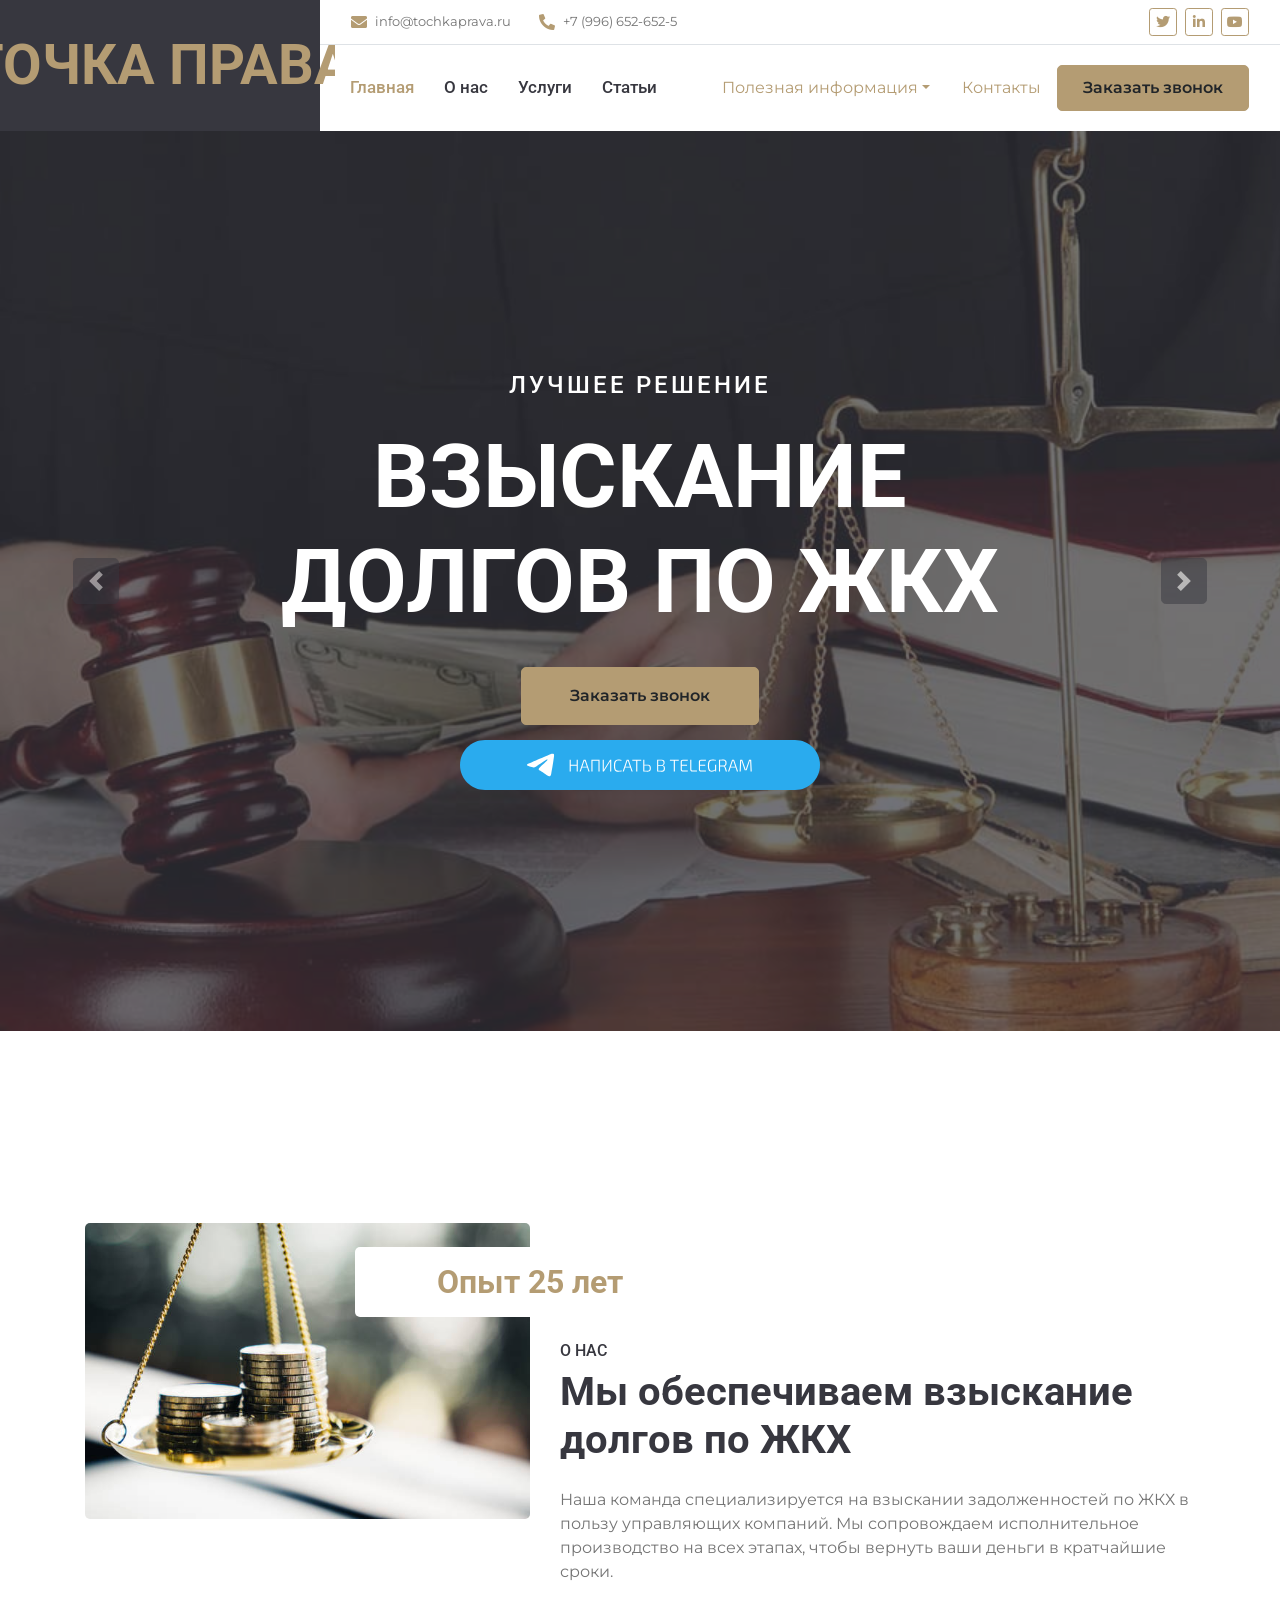
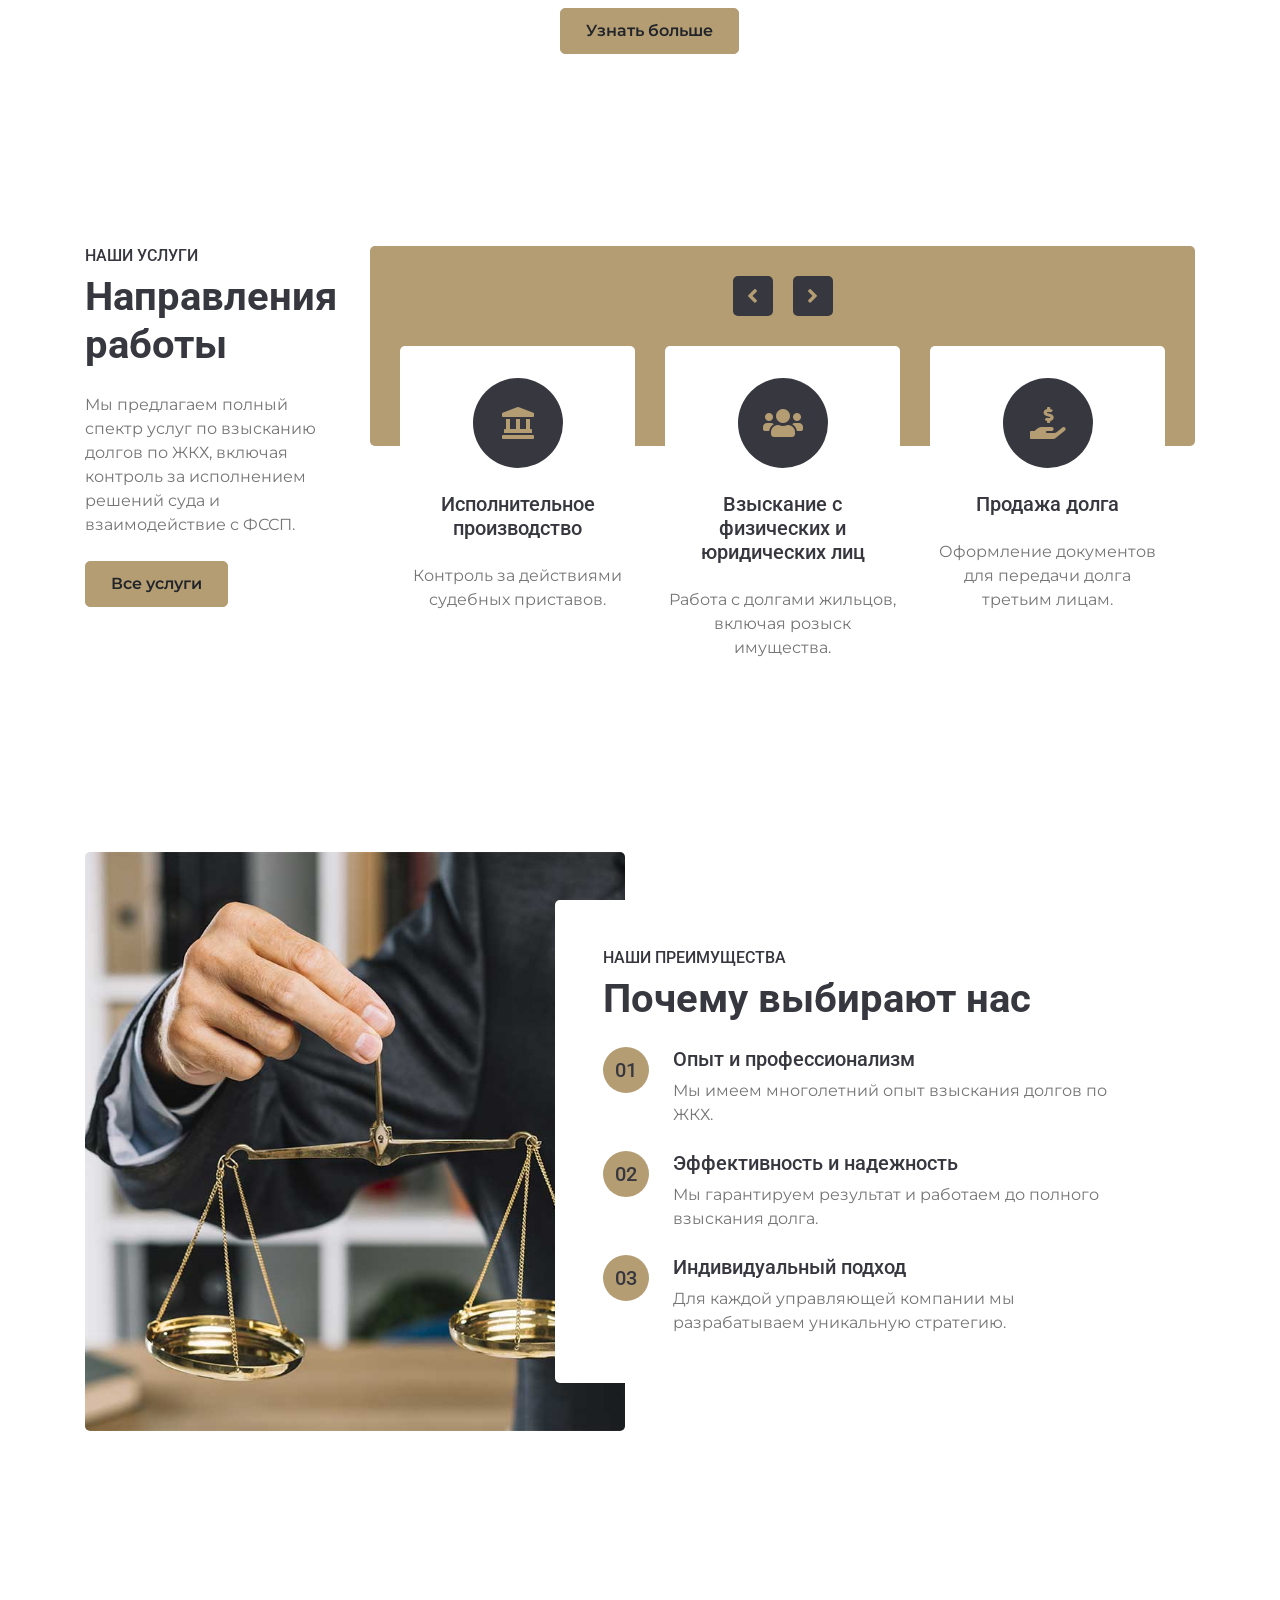
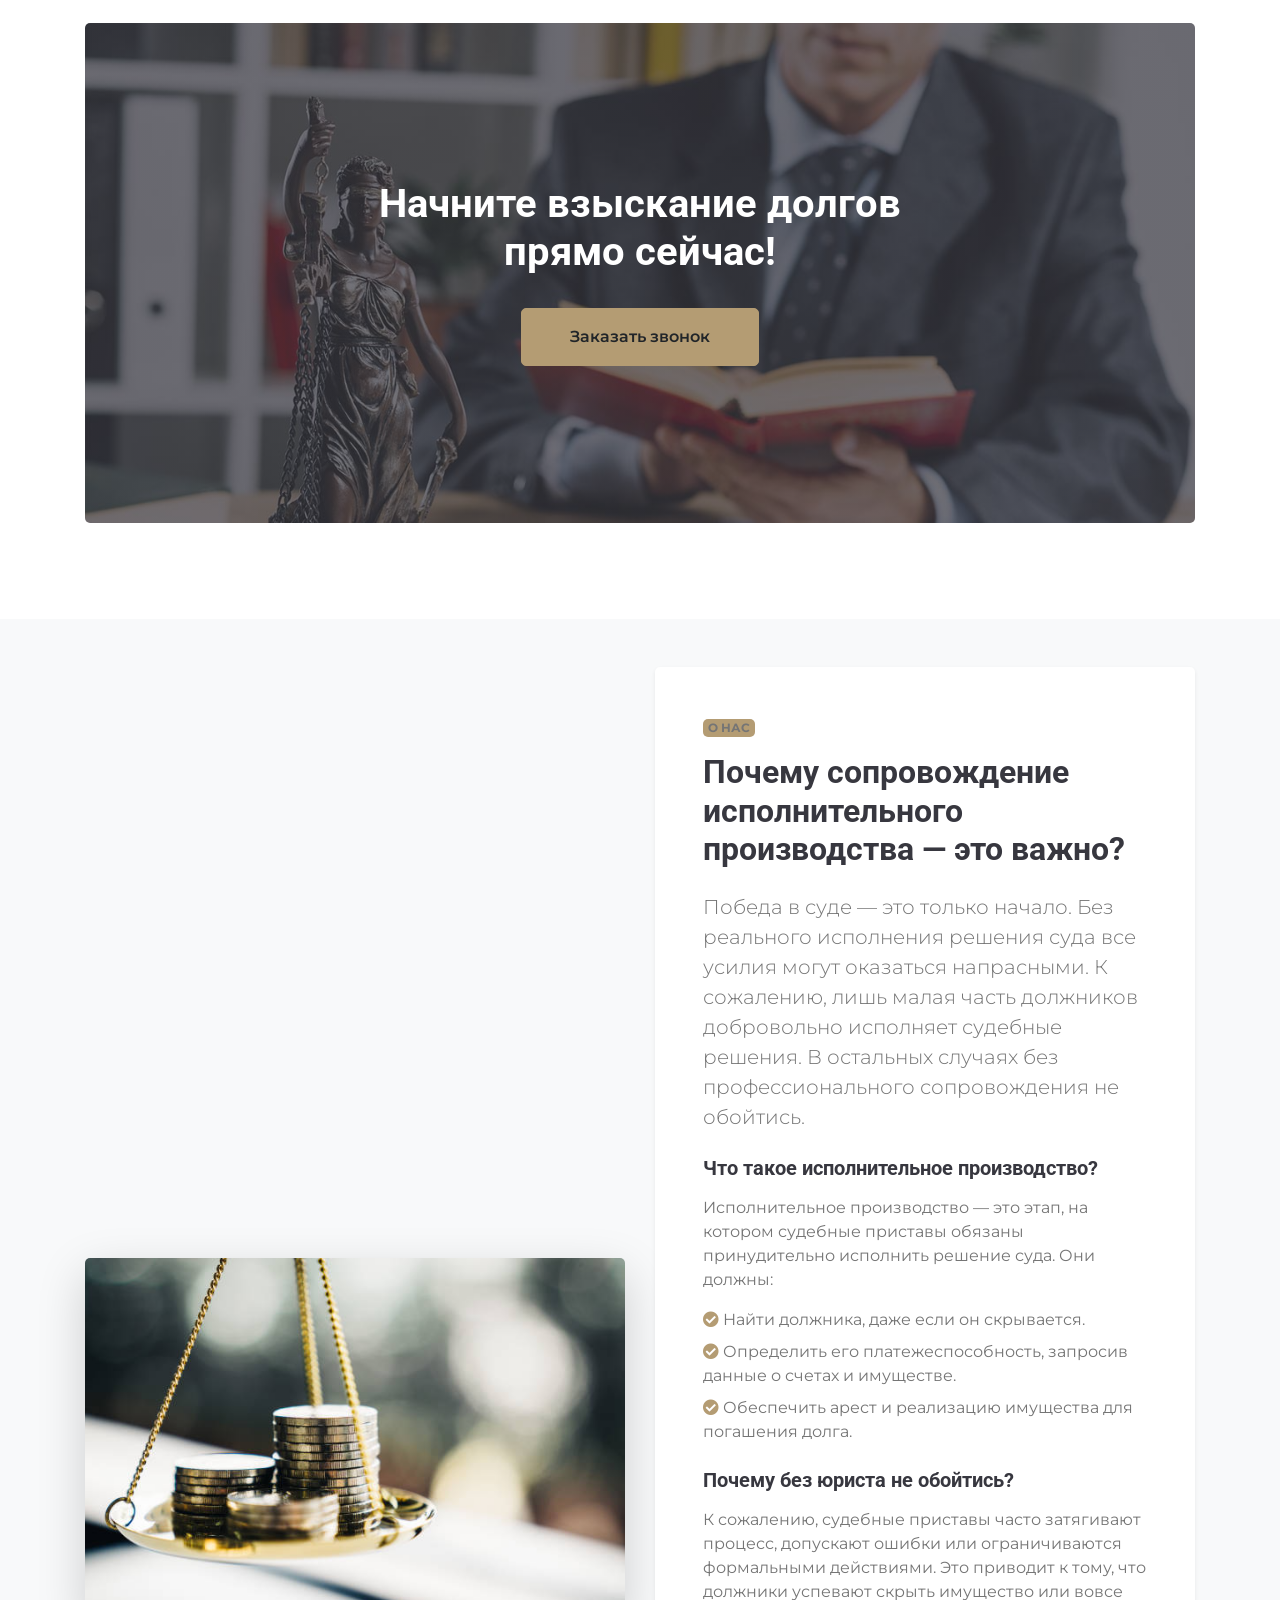
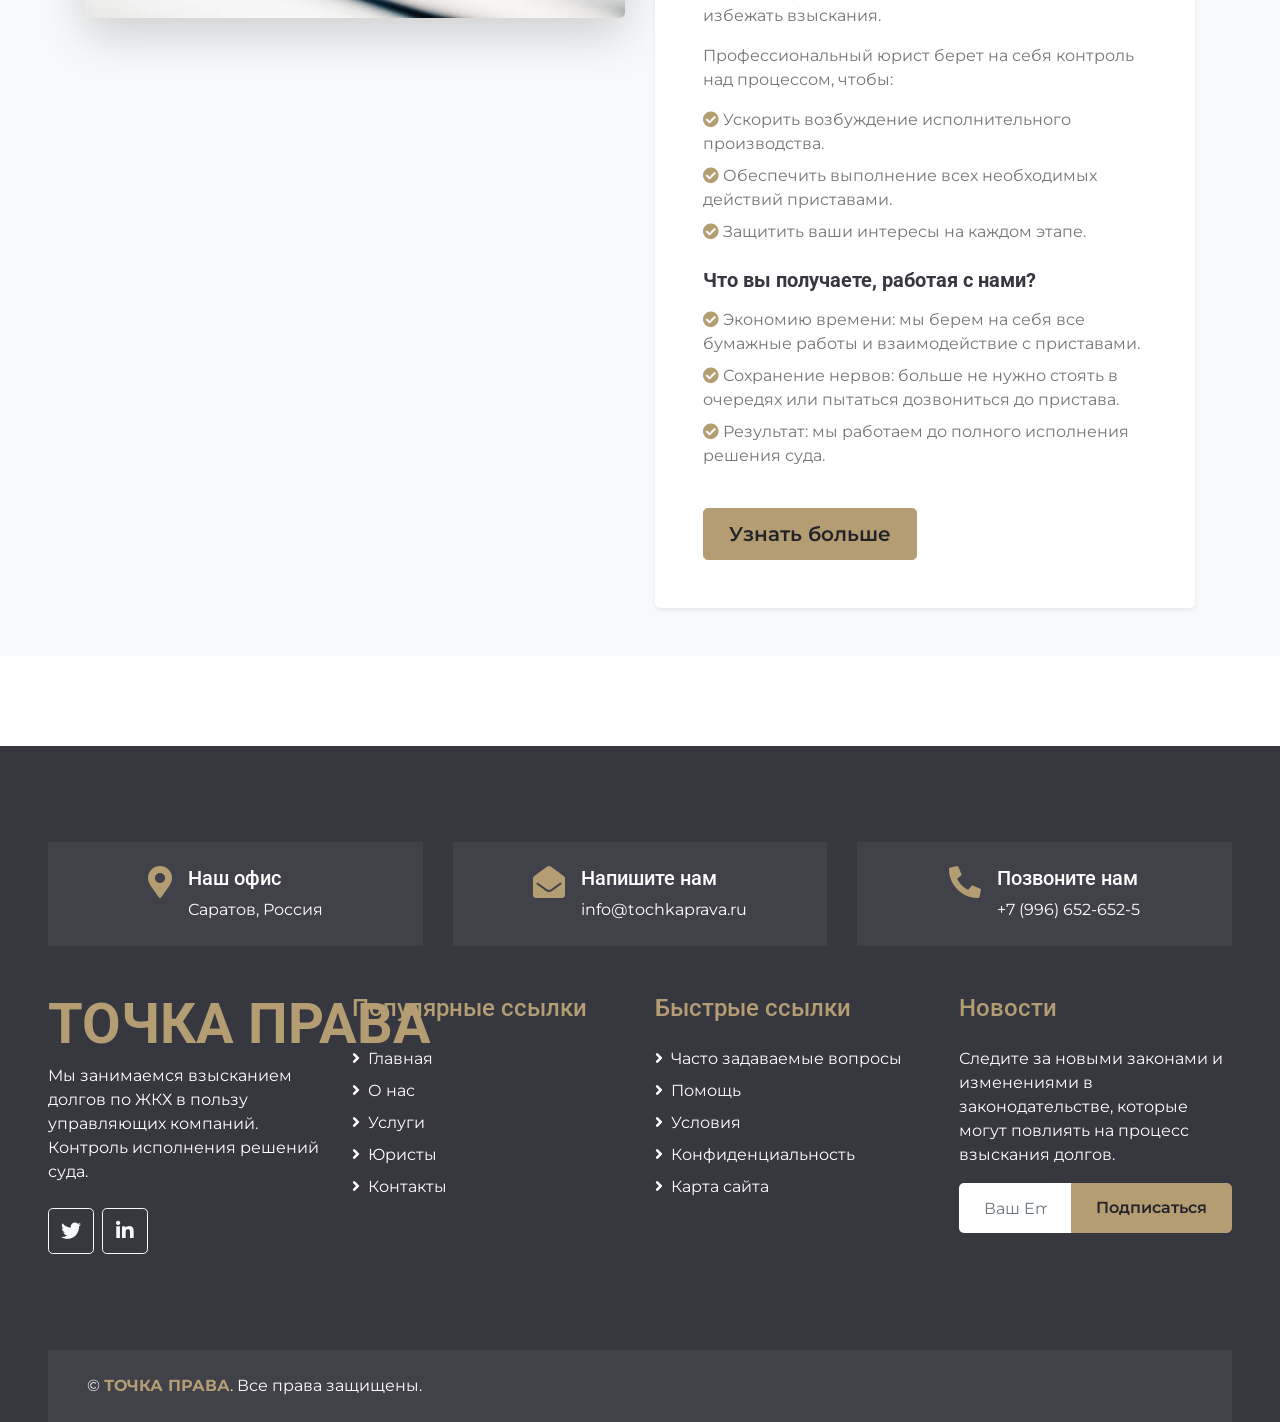
==== index.html @ 4645a34d "Update index.html add space" ====
<!DOCTYPE html>
<html lang="ru">

<head>
    <meta charset="utf-8">
    <title>Взыскание долгов по ЖКХ | ТОЧКА ПРАВА</title>
    <meta content="width=device-width, initial-scale=1.0" name="viewport">
    <meta content="Взыскание долгов по ЖКХ, исполнительное производство, управляющие компании" name="keywords">
    <meta content="Профессиональное взыскание долгов по ЖКХ в пользу управляющих компаний. Контроль исполнения решений суда." name="description">

    <!-- Favicon -->
    <link href="img/favicon.ico" rel="icon">

    <!-- Google Web Fonts -->
    <link rel="preconnect" href="https://fonts.gstatic.com">
    <link href="https://fonts.googleapis.com/css2?family=Montserrat:wght@400;600&family=Roboto:wght@300;500;700&display=swap" rel="stylesheet">

    <!-- Font Awesome -->
    <link href="https://cdnjs.cloudflare.com/ajax/libs/font-awesome/5.10.0/css/all.min.css" rel="stylesheet">

    <!-- Libraries Stylesheet -->
    <link href="lib/owlcarousel/assets/owl.carousel.min.css" rel="stylesheet">
    <link href="lib/tempusdominus/css/tempusdominus-bootstrap-4.min.css" rel="stylesheet" />

    <!-- Customized Bootstrap Stylesheet -->
    <link href="css/style.css" rel="stylesheet">
</head>

<body>
    <!-- Header Start -->
    <div class="container-fluid">
        <div class="row">
            <div class="col-lg-3 bg-secondary d-none d-lg-block">
                <a href="index.html" class="navbar-brand w-100 h-100 m-0 p-0 d-flex align-items-center justify-content-center">
                    <h1 class="m-0 display-4 text-primary text-uppercase">ТОЧКА ПРАВА</h1>
                </a>
            </div>
            <div class="col-lg-9">
                <div class="row bg-white border-bottom d-none d-lg-flex">
                    <div class="col-lg-7 text-left">
                        <div class="h-100 d-inline-flex align-items-center py-2 px-3">
                            <i class="fa fa-envelope text-primary mr-2"></i>
                            <small>info@tochkaprava.ru</small>
                        </div>
                        <div class="h-100 d-inline-flex align-items-center py-2 px-2">
                            <i class="fa fa-phone-alt text-primary mr-2"></i>
                            <small>+7 (996) 652-652-5</small>
                        </div>
                    </div>
                    <div class="col-lg-5 text-right">
                        <div class="d-inline-flex align-items-center p-2">
                            <a class="btn btn-sm btn-outline-primary btn-sm-square mr-2" href="">
                                <i class="fab fa-twitter"></i>
                            </a>
                            <a class="btn btn-sm btn-outline-primary btn-sm-square mr-2" href="">
                                <i class="fab fa-linkedin-in"></i>
                            </a>
                            <a class="btn btn-sm btn-outline-primary btn-sm-square mr-2" href="">
                                <i class="fab fa-youtube"></i>
                            </a>
                        </div>
                    </div>
                </div>
                <nav class="navbar navbar-expand-lg bg-white navbar-light p-0">
                    <a href="index.html" class="navbar-brand d-block d-lg-none">
                        <h1 class="m-0 display-4 text-primary text-uppercase">Точка Права</h1>
                    </a>
                    <button type="button" class="navbar-toggler" data-toggle="collapse" data-target="#navbarCollapse">
                        <span class="navbar-toggler-icon"></span>
                    </button>
                    <div class="collapse navbar-collapse justify-content-between" id="navbarCollapse">
                        <div class="navbar-nav mr-auto py-0">
                            <a href="#" class="nav-item nav-link active">Главная</a>
                            <a href="#" class="nav-item nav-link">О нас</a>
                            <a href="#" class="nav-item nav-link">Услуги</a>
                            <a href="#" class="nav-item nav-link">Статьи</a>
                        </div>
                        <div class="nav-item dropdown">
                            <a href="#" class="nav-link dropdown-toggle" data-toggle="dropdown">Полезная информация</a>
                            <div class="dropdown-menu rounded-0 m-0">
                                <a href="#" class="dropdown-item">Исполнительное производство</a>
                                <a href="#" class="dropdown-item">Взыскание через ФССП</a>
                                <a href="#" class="dropdown-item">Советы управляющим компаниям</a>
                            </div>
                        </div>
                        <a href="contact.html" class="nav-item nav-link">Контакты</a>
                        <a href="" class="btn btn-primary mr-3 d-none d-lg-block">Заказать звонок</a>
                    </div>
                </nav>
            </div>
        </div>
    </div>
    <!-- Header End -->

    <!-- Carousel Start -->
    <div class="container-fluid p-0 mb-5 pb-5">
        <div id="header-carousel" class="carousel slide carousel-fade" data-ride="carousel">
            <div class="carousel-inner">
                <div class="carousel-item position-relative active" style="height: 100vh; min-height: 400px;">
                    <img class="position-absolute w-100 h-100" src="img/carousel-1.jpg" style="object-fit: cover;">
                    <div class="carousel-caption d-flex flex-column align-items-center justify-content-center">
                        <div class="p-3" style="max-width: 900px;">
                            <h4 class="text-white text-uppercase mb-4" style="letter-spacing: 3px;">Лучшее решение</h4>
                            <h3 class="display-2 text-capitalize text-white mb-4">ВЗЫСКАНИЕ ДОЛГОВ ПО ЖКХ</h3>
                            <a class="btn btn-primary py-3 px-5 mt-2" href="#">Заказать звонок</a>
                            <br><a title="Telegram" href="https://telegram.me/saratov64_urist" target="_blank"><img src="img/Telegram_big.svg" alt="Написать в Telegram" style="padding-top: 15px;"/></a>
                        </div>
                    </div>
                </div>
                <div class="carousel-item position-relative" style="height: 100vh; min-height: 400px;">
                    <img class="position-absolute w-100 h-100" src="img/carousel-2.jpg" style="object-fit: cover;">
                    <div class="carousel-caption d-flex flex-column align-items-center justify-content-center">
                        <div class="p-3" style="max-width: 900px;">
                            <h4 class="text-white text-uppercase mb-4" style="letter-spacing: 3px;">Результат — ваши деньги</h4>
                            <h3 class="display-2 text-capitalize text-white mb-4">КОНТРОЛЬ ИСПОЛНЕНИЯ РЕШЕНИЙ СУДА</h3>
                            <a class="btn btn-primary py-3 px-5 mt-2" href="#">Заказать звонок</a>
                            <br><a title="Telegram" href="https://telegram.me/saratov64_urist" target="_blank"><img src="img/Telegram_big.svg" alt="Написать в Telegram" style="padding-top: 15px;"/></a>
                        </div>
                    </div>
                </div>
            </div>
            <a class="carousel-control-prev" href="#header-carousel" data-slide="prev">
                <div class="btn btn-lg btn-secondary btn-lg-square">
                    <span class="carousel-control-prev-icon"></span>
                </div>
            </a>
            <a class="carousel-control-next" href="#header-carousel" data-slide="next">
                <div class="btn btn-lg btn-secondary btn-lg-square">
                    <span class="carousel-control-next-icon"></span>
                </div>
            </a>
        </div>
    </div>
    <!-- Carousel End -->

    <!-- About Start -->
    <div class="container-fluid py-5">
        <div class="container py-5">
            <div class="row">
                <div class="col-lg-5">
                    <img class="img-fluid rounded" src="img/money-exp.jpg" alt="">
                </div>
                <div class="col-lg-7 mt-4 mt-lg-0">
                    <h2 class="position-relative text-center bg-white text-primary rounded p-3 mt-4 mb-4 d-none d-lg-block" style="width: 350px; margin-left: -205px;">Опыт 25 лет</h2>
                    <h6 class="text-uppercase">О нас</h6>
                    <h1 class="mb-4">Мы обеспечиваем взыскание долгов по ЖКХ</h1>
                    <p>Наша команда специализируется на взыскании задолженностей по ЖКХ в пользу управляющих компаний. Мы сопровождаем исполнительное производство на всех этапах, чтобы вернуть ваши деньги в кратчайшие сроки.</p>
                    <a href="" class="btn btn-primary mt-2">Узнать больше</a>
                </div>
            </div>
        </div>
    </div>
    <!-- About End -->

    <!-- Services Start -->
    <div class="container-fluid py-5">
        <div class="container py-5">
            <div class="row">
                <div class="col-lg-3">
                    <h6 class="text-uppercase">Наши услуги</h6>
                    <h1 class="mb-4">Направления работы</h1>
                    <p>Мы предлагаем полный спектр услуг по взысканию долгов по ЖКХ, включая контроль за исполнением решений суда и взаимодействие с ФССП.</p>
                    <a href="" class="btn btn-primary mt-2">Все услуги</a>
                </div>
                <div class="col-lg-9 pt-5 pt-lg-0">
                    <div class="bg-primary rounded" style="height: 200px;"></div>
                    <div class="owl-carousel service-carousel position-relative" style="margin-top: -100px; padding: 0 30px;">
                        <div class="d-flex flex-column align-items-center text-center bg-white rounded pt-4">
                            <div class="icon-box bg-secondary text-primary mt-2 mb-4">
                                <i class="fa fa-2x fa-landmark"></i>
                            </div>
                            <h5 class="mb-4 px-4">Исполнительное производство</h5>
                            <p class="m-0">Контроль за действиями судебных приставов.</p>
                        </div>
                        <div class="d-flex flex-column align-items-center text-center bg-white rounded pt-4">
                            <div class="icon-box bg-secondary text-primary mt-2 mb-4">
                                <i class="fa fa-2x fa-users"></i>
                            </div>
                            <h5 class="mb-4 px-4">Взыскание с физических и юридических лиц</h5>
                            <p class="m-0">Работа с долгами жильцов, включая розыск имущества.</p>
                        </div>
                        <div class="d-flex flex-column align-items-center text-center bg-white rounded pt-4">
                            <div class="icon-box bg-secondary text-primary mt-2 mb-4">
                                <i class="fa fa-2x fa-hand-holding-usd"></i>
                            </div>
                            <h5 class="mb-4 px-4">Продажа долга</h5>
                            <p class="m-0">Оформление документов для передачи долга третьим лицам.</p>
                        </div>
                        <div class="d-flex flex-column align-items-center text-center bg-white rounded pt-4">
                            <div class="icon-box bg-secondary text-primary mt-2 mb-4">
                                <i class="fa fa-2x fa-gavel"></i>
                            </div>
                            <h5 class="mb-4 px-4">Юридическое сопровождение</h5>
                            <p class="m-0">Полное сопровождение исполнительного производства.</p>
                        </div>
                    </div>
                </div>
            </div>
        </div>
    </div>
    <!-- Services End -->

    <!-- Features Start -->
    <div class="container-fluid py-5">
        <div class="container py-5">
            <div class="row">
                <div class="col-lg-6" style="min-height: 500px;">
                    <div class="position-relative h-100 rounded overflow-hidden">
                        <img class="position-absolute w-100 h-100" src="img/feature.jpg" style="object-fit: cover;">
                    </div>
                </div>
                <div class="col-lg-6 pt-5 pb-lg-5">
                    <div class="feature-text bg-white rounded p-lg-5">
                        <h6 class="text-uppercase">Наши преимущества</h6>
                        <h1 class="mb-4">Почему выбирают нас</h1>
                        <div class="d-flex mb-4">
                            <div class="btn-primary btn-lg-square px-3" style="border-radius: 50px;">
                                <h5 class="text-secondary m-0">01</h5>
                            </div>
                            <div class="ml-4">
                                <h5>Опыт и профессионализм</h5>
                                <p class="m-0">Мы имеем многолетний опыт взыскания долгов по ЖКХ.</p>
                            </div>
                        </div>
                        <div class="d-flex mb-4">
                            <div class="btn-primary btn-lg-square px-3" style="border-radius: 50px;">
                                <h5 class="text-secondary m-0">02</h5>
                            </div>
                            <div class="ml-4">
                                <h5>Эффективность и надежность</h5>
                                <p class="m-0">Мы гарантируем результат и работаем до полного взыскания долга.</p>
                            </div>
                        </div>
                        <div class="d-flex">
                            <div class="btn-primary btn-lg-square px-3" style="border-radius: 50px;">
                                <h5 class="text-secondary m-0">03</h5>
                            </div>
                            <div class="ml-4">
                                <h5>Индивидуальный подход</h5>
                                <p class="m-0">Для каждой управляющей компании мы разрабатываем уникальную стратегию.</p>
                            </div>
                        </div>
                    </div>
                </div>
            </div>
        </div>
    </div>
    <!-- Features End -->
    <!-- Action Start -->
    <div class="container-fluid py-5">
        <div class="container py-5">
            <div class="bg-action rounded" style="height: 500px;">
                <div class="row h-100 align-items-center justify-content-center">
                    <div class="col-lg-7 text-center">
                        <h1 class="text-white mb-4">Начните взыскание долгов прямо сейчас!</h1>
                        <a class="btn btn-primary py-3 px-5 mt-2" href="#">Заказать звонок</a>
                    </div>
                </div>
            </div>
        </div>
    </div>
    <!-- Action End -->
<!-- About Start -->
<section class="about-section bg-light py-5">
    <div class="container">
        <div class="row align-items-center">
            <div class="col-lg-6 mb-4 mb-lg-0">
                <img src="img/money-exp.jpg" alt="О нас" class="img-fluid rounded shadow-lg">
            </div>
            <div class="col-lg-6">
                <div class="about-content p-4 p-lg-5 bg-white rounded shadow-sm">
                    <span class="badge bg-primary text-uppercase mb-3">О нас</span>
                    <h2 class="display-5 fw-bold mb-4">Почему сопровождение исполнительного производства — это важно?</h2>
                    <p class="lead mb-4">Победа в суде — это только начало. Без реального исполнения решения суда все усилия могут оказаться напрасными. К сожалению, лишь малая часть должников добровольно исполняет судебные решения. В остальных случаях без профессионального сопровождения не обойтись.</p>

                    <div class="mb-4">
                        <h3 class="h5 fw-bold mb-3">Что такое исполнительное производство?</h3>
                        <p>Исполнительное производство — это этап, на котором судебные приставы обязаны принудительно исполнить решение суда. Они должны:</p>
                        <ul class="list-unstyled">
                            <li class="mb-2"><i class="fas fa-check-circle text-primary me-2"></i> Найти должника, даже если он скрывается.</li>
                            <li class="mb-2"><i class="fas fa-check-circle text-primary me-2"></i> Определить его платежеспособность, запросив данные о счетах и имуществе.</li>
                            <li class="mb-2"><i class="fas fa-check-circle text-primary me-2"></i> Обеспечить арест и реализацию имущества для погашения долга.</li>
                        </ul>
                    </div>

                    <div class="mb-4">
                        <h3 class="h5 fw-bold mb-3">Почему без юриста не обойтись?</h3>
                        <p>К сожалению, судебные приставы часто затягивают процесс, допускают ошибки или ограничиваются формальными действиями. Это приводит к тому, что должники успевают скрыть имущество или вовсе избежать взыскания.</p>
                        <p>Профессиональный юрист берет на себя контроль над процессом, чтобы:</p>
                        <ul class="list-unstyled">
                            <li class="mb-2"><i class="fas fa-check-circle text-primary me-2"></i> Ускорить возбуждение исполнительного производства.</li>
                            <li class="mb-2"><i class="fas fa-check-circle text-primary me-2"></i> Обеспечить выполнение всех необходимых действий приставами.</li>
                            <li class="mb-2"><i class="fas fa-check-circle text-primary me-2"></i> Защитить ваши интересы на каждом этапе.</li>
                        </ul>
                    </div>

                    <div class="mb-4">
                        <h3 class="h5 fw-bold mb-3">Что вы получаете, работая с нами?</h3>
                        <ul class="list-unstyled">
                            <li class="mb-2"><i class="fas fa-check-circle text-primary me-2"></i> Экономию времени: мы берем на себя все бумажные работы и взаимодействие с приставами.</li>
                            <li class="mb-2"><i class="fas fa-check-circle text-primary me-2"></i> Сохранение нервов: больше не нужно стоять в очередях или пытаться дозвониться до пристава.</li>
                            <li class="mb-2"><i class="fas fa-check-circle text-primary me-2"></i> Результат: мы работаем до полного исполнения решения суда.</li>
                        </ul>
                    </div>

                    <a href="#" class="btn btn-primary btn-lg mt-3">Узнать больше</a>
                </div>
            </div>
        </div>
    </div>
</section>
<!-- About End -->

    
    <!-- Footer Start -->
    <div class="container-fluid bg-secondary text-white pt-5 px-sm-3 px-md-5" style="margin-top: 90px;">
        <div class="row mt-5">
            <div class="col-lg-4">
                <div class="d-flex justify-content-lg-center p-4" style="background: rgba(256, 256, 256, .05);">
                    <i class="fa fa-2x fa-map-marker-alt text-primary"></i>
                    <div class="ml-3">
                        <h5 class="text-white">Наш офис</h5>
                        <p class="m-0">Саратов, Россия</p>
                    </div>
                </div>
            </div>
            <div class="col-lg-4">
                <div class="d-flex justify-content-lg-center p-4" style="background: rgba(256, 256, 256, .05);">
                    <i class="fa fa-2x fa-envelope-open text-primary"></i>
                    <div class="ml-3">
                        <h5 class="text-white">Напишите нам</h5>
                        <p class="m-0">info@tochkaprava.ru</p>
                    </div>
                </div>
            </div>
            <div class="col-lg-4">
                <div class="d-flex justify-content-lg-center p-4" style="background: rgba(256, 256, 256, .05);">
                    <i class="fa fa-2x fa-phone-alt text-primary"></i>
                    <div class="ml-3">
                        <h5 class="text-white">Позвоните нам</h5>
                        <p class="m-0">+7 (996) 652-652-5</p>
                    </div>
                </div>
            </div>
        </div>
        <div class="row pt-5">
            <div class="col-lg-3 col-md-6 mb-5">
                <a href="index.html" class="navbar-brand">
                    <h1 class="m-0 mt-n2 display-4 text-primary text-uppercase">ТОЧКА ПРАВА</h1>
                </a>
                <p>Мы занимаемся взысканием долгов по ЖКХ в пользу управляющих компаний. Контроль исполнения решений суда.</p>
                <div class="d-flex justify-content-start mt-4">
                    <a class="btn btn-lg btn-outline-light btn-lg-square mr-2" href="#"><i class="fab fa-twitter"></i></a>
                    <a class="btn btn-lg btn-outline-light btn-lg-square mr-2" href="#"><i class="fab fa-linkedin-in"></i></a>
                </div>
            </div>
            <div class="col-lg-3 col-md-6 mb-5">
                <h4 class="font-weight-semi-bold text-primary mb-4">Популярные ссылки</h4>
                <div class="d-flex flex-column justify-content-start">
                    <a class="text-white mb-2" href="#"><i class="fa fa-angle-right mr-2"></i>Главная</a>
                    <a class="text-white mb-2" href="#"><i class="fa fa-angle-right mr-2"></i>О нас</a>
                    <a class="text-white mb-2" href="#"><i class="fa fa-angle-right mr-2"></i>Услуги</a>
                    <a class="text-white mb-2" href="#"><i class="fa fa-angle-right mr-2"></i>Юристы</a>
                    <a class="text-white" href="#"><i class="fa fa-angle-right mr-2"></i>Контакты</a>
                </div>
            </div>
            <div class="col-lg-3 col-md-6 mb-5">
                <h4 class="font-weight-semi-bold text-primary mb-4">Быстрые ссылки</h4>
                <div class="d-flex flex-column justify-content-start">
                    <a class="text-white mb-2" href="#"><i class="fa fa-angle-right mr-2"></i>Часто задаваемые вопросы</a>
                    <a class="text-white mb-2" href="#"><i class="fa fa-angle-right mr-2"></i>Помощь</a>
                    <a class="text-white mb-2" href="#"><i class="fa fa-angle-right mr-2"></i>Условия</a>
                    <a class="text-white mb-2" href="#"><i class="fa fa-angle-right mr-2"></i>Конфиденциальность</a>
                    <a class="text-white" href="#"><i class="fa fa-angle-right mr-2"></i>Карта сайта</a>
                </div>
            </div>
            <div class="col-lg-3 col-md-6 mb-5">
                <h4 class="font-weight-semi-bold text-primary mb-4">Новости</h4>
                <p>Следите за новыми законами и изменениями в законодательстве, которые могут повлиять на процесс взыскания долгов.</p>
                <div class="w-100">
                    <div class="input-group">
                        <input type="text" class="form-control border-0" style="padding: 25px;" placeholder="Ваш Email">
                        <div class="input-group-append">
                            <button class="btn btn-primary px-4">Подписаться</button>
                        </div>
                    </div>
                </div>
            </div>
        </div>
        <div class="row p-4 mt-5 mx-0" style="background: rgba(256, 256, 256, .05);">
            <div class="col-md-6 text-center text-md-left mb-3 mb-md-0">
                <p class="m-0 text-white">&copy; <a class="font-weight-bold" href="#">ТОЧКА ПРАВА</a>. Все права защищены.</p>
            </div>
        </div>
    </div>
    <!-- Footer End -->

    <!-- Back to Top -->
    <a href="#" class="btn btn-primary px-3 back-to-top"><i class="fa fa-angle-double-up"></i></a>

    <!-- JavaScript Libraries -->
    <script src="https://code.jquery.com/jquery-3.4.1.min.js"></script>
    <script src="https://stackpath.bootstrapcdn.com/bootstrap/4.4.1/js/bootstrap.bundle.min.js"></script>
    <script src="lib/easing/easing.min.js"></script>
    <script src="lib/waypoints/waypoints.min.js"></script>
    <script src="lib/owlcarousel/owl.carousel.min.js"></script>
    <script src="lib/tempusdominus/js/moment.min.js"></script>
    <script src="lib/tempusdominus/js/moment-timezone.min.js"></script>
    <script src="lib/tempusdominus/js/tempusdominus-bootstrap-4.min.js"></script>

    <!-- Contact Javascript File -->
    <script src="mail/jqBootstrapValidation.min.js"></script>
    <script src="mail/contact.js"></script>

    <!-- Template Javascript -->
    <script src="js/main.js"></script>
</body>

</html>
---- css/style.css ----
/******* Bootstrap Theming ********/
/*!
 * Bootstrap v4.5.3 (https://getbootstrap.com/)
 * Copyright 2011-2020 The Bootstrap Authors
 * Copyright 2011-2020 Twitter, Inc.
 * Licensed under MIT (https://github.com/twbs/bootstrap/blob/main/LICENSE)
 */
:root {
  --blue: #007bff;
  --indigo: #6610f2;
  --purple: #6f42c1;
  --pink: #e83e8c;
  --red: #dc3545;
  --orange: #fd7e14;
  --yellow: #ffc107;
  --green: #28a745;
  --teal: #20c997;
  --cyan: #17a2b8;
  --white: #fff;
  --gray: #6c757d;
  --gray-dark: #343a40;
  --primary: #B49C73;
  --secondary: #37373F;
  --success: #28a745;
  --info: #17a2b8;
  --warning: #ffc107;
  --danger: #dc3545;
  --light: #f8f9fa;
  --dark: #343a40;
  --breakpoint-xs: 0;
  --breakpoint-sm: 576px;
  --breakpoint-md: 768px;
  --breakpoint-lg: 992px;
  --breakpoint-xl: 1200px;
  --font-family-sans-serif: "Montserrat", sans-serif;
  --font-family-monospace: SFMono-Regular, Menlo, Monaco, Consolas, "Liberation Mono", "Courier New", monospace;
}

*,
*::before,
*::after {
  box-sizing: border-box;
}

html {
  font-family: sans-serif;
  line-height: 1.15;
  -webkit-text-size-adjust: 100%;
  -webkit-tap-highlight-color: rgba(0, 0, 0, 0);
}

article, aside, figcaption, figure, footer, header, hgroup, main, nav, section {
  display: block;
}

body {
  margin: 0;
  font-family: "Montserrat", sans-serif;
  font-size: 1rem;
  font-weight: 400;
  line-height: 1.5;
  color: #757575;
  text-align: left;
  background-color: #fff;
}

[tabindex="-1"]:focus:not(:focus-visible) {
  outline: 0 !important;
}

hr {
  box-sizing: content-box;
  height: 0;
  overflow: visible;
}

h1, h2, h3, h4, h5, h6 {
  margin-top: 0;
  margin-bottom: 0.5rem;
}

p {
  margin-top: 0;
  margin-bottom: 1rem;
}

abbr[title],
abbr[data-original-title] {
  text-decoration: underline;
  text-decoration: underline dotted;
  cursor: help;
  border-bottom: 0;
  text-decoration-skip-ink: none;
}

address {
  margin-bottom: 1rem;
  font-style: normal;
  line-height: inherit;
}

ol,
ul,
dl {
  margin-top: 0;
  margin-bottom: 1rem;
}

ol ol,
ul ul,
ol ul,
ul ol {
  margin-bottom: 0;
}

dt {
  font-weight: 700;
}

dd {
  margin-bottom: .5rem;
  margin-left: 0;
}

blockquote {
  margin: 0 0 1rem;
}

b,
strong {
  font-weight: bolder;
}

small {
  font-size: 80%;
}

sub,
sup {
  position: relative;
  font-size: 75%;
  line-height: 0;
  vertical-align: baseline;
}

sub {
  bottom: -.25em;
}

sup {
  top: -.5em;
}

a {
  color: #B49C73;
  text-decoration: none;
  background-color: transparent;
}

a:hover {
  color: #8e764c;
  text-decoration: underline;
}

a:not([href]):not([class]) {
  color: inherit;
  text-decoration: none;
}

a:not([href]):not([class]):hover {
  color: inherit;
  text-decoration: none;
}

pre,
code,
kbd,
samp {
  font-family: SFMono-Regular, Menlo, Monaco, Consolas, "Liberation Mono", "Courier New", monospace;
  font-size: 1em;
}

pre {
  margin-top: 0;
  margin-bottom: 1rem;
  overflow: auto;
  -ms-overflow-style: scrollbar;
}

figure {
  margin: 0 0 1rem;
}

img {
  vertical-align: middle;
  border-style: none;
}

svg {
  overflow: hidden;
  vertical-align: middle;
}

table {
  border-collapse: collapse;
}

caption {
  padding-top: 0.75rem;
  padding-bottom: 0.75rem;
  color: #6c757d;
  text-align: left;
  caption-side: bottom;
}

th {
  text-align: inherit;
  text-align: -webkit-match-parent;
}

label {
  display: inline-block;
  margin-bottom: 0.5rem;
}

button {
  border-radius: 0;
}

button:focus {
  outline: 1px dotted;
  outline: 5px auto -webkit-focus-ring-color;
}

input,
button,
select,
optgroup,
textarea {
  margin: 0;
  font-family: inherit;
  font-size: inherit;
  line-height: inherit;
}

button,
input {
  overflow: visible;
}

button,
select {
  text-transform: none;
}

[role="button"] {
  cursor: pointer;
}

select {
  word-wrap: normal;
}

button,
[type="button"],
[type="reset"],
[type="submit"] {
  -webkit-appearance: button;
}

button:not(:disabled),
[type="button"]:not(:disabled),
[type="reset"]:not(:disabled),
[type="submit"]:not(:disabled) {
  cursor: pointer;
}

button::-moz-focus-inner,
[type="button"]::-moz-focus-inner,
[type="reset"]::-moz-focus-inner,
[type="submit"]::-moz-focus-inner {
  padding: 0;
  border-style: none;
}

input[type="radio"],
input[type="checkbox"] {
  box-sizing: border-box;
  padding: 0;
}

textarea {
  overflow: auto;
  resize: vertical;
}

fieldset {
  min-width: 0;
  padding: 0;
  margin: 0;
  border: 0;
}

legend {
  display: block;
  width: 100%;
  max-width: 100%;
  padding: 0;
  margin-bottom: .5rem;
  font-size: 1.5rem;
  line-height: inherit;
  color: inherit;
  white-space: normal;
}

@media (max-width: 1200px) {
  legend {
    font-size: calc(1.275rem + 0.3vw) ;
  }
}

progress {
  vertical-align: baseline;
}

[type="number"]::-webkit-inner-spin-button,
[type="number"]::-webkit-outer-spin-button {
  height: auto;
}

[type="search"] {
  outline-offset: -2px;
  -webkit-appearance: none;
}

[type="search"]::-webkit-search-decoration {
  -webkit-appearance: none;
}

::-webkit-file-upload-button {
  font: inherit;
  -webkit-appearance: button;
}

output {
  display: inline-block;
}

summary {
  display: list-item;
  cursor: pointer;
}

template {
  display: none;
}

[hidden] {
  display: none !important;
}

h1, h2, h3, h4, h5, h6,
.h1, .h2, .h3, .h4, .h5, .h6 {
  margin-bottom: 0.5rem;
  font-family: "Roboto", sans-serif;
  font-weight: 500;
  line-height: 1.2;
  color: #37373F;
}

h1, .h1 {
  font-size: 2.5rem;
}

@media (max-width: 1200px) {
  h1, .h1 {
    font-size: calc(1.375rem + 1.5vw) ;
  }
}

h2, .h2 {
  font-size: 2rem;
}

@media (max-width: 1200px) {
  h2, .h2 {
    font-size: calc(1.325rem + 0.9vw) ;
  }
}

h3, .h3 {
  font-size: 1.75rem;
}

@media (max-width: 1200px) {
  h3, .h3 {
    font-size: calc(1.3rem + 0.6vw) ;
  }
}

h4, .h4 {
  font-size: 1.5rem;
}

@media (max-width: 1200px) {
  h4, .h4 {
    font-size: calc(1.275rem + 0.3vw) ;
  }
}

h5, .h5 {
  font-size: 1.25rem;
}

h6, .h6 {
  font-size: 1rem;
}

.lead {
  font-size: 1.25rem;
  font-weight: 300;
}

.display-1 {
  font-size: 6rem;
  font-weight: 300;
  line-height: 1.2;
}

@media (max-width: 1200px) {
  .display-1 {
    font-size: calc(1.725rem + 5.7vw) ;
  }
}

.display-2 {
  font-size: 5.5rem;
  font-weight: 300;
  line-height: 1.2;
}

@media (max-width: 1200px) {
  .display-2 {
    font-size: calc(1.675rem + 5.1vw) ;
  }
}

.display-3 {
  font-size: 4.5rem;
  font-weight: 300;
  line-height: 1.2;
}

@media (max-width: 1200px) {
  .display-3 {
    font-size: calc(1.575rem + 3.9vw) ;
  }
}

.display-4 {
  font-size: 3.5rem;
  font-weight: 300;
  line-height: 1.2;
}

@media (max-width: 1200px) {
  .display-4 {
    font-size: calc(1.475rem + 2.7vw) ;
  }
}

hr {
  margin-top: 1rem;
  margin-bottom: 1rem;
  border: 0;
  border-top: 1px solid rgba(0, 0, 0, 0.1);
}

small,
.small {
  font-size: 80%;
  font-weight: 400;
}

mark,
.mark {
  padding: 0.2em;
  background-color: #fcf8e3;
}

.list-unstyled {
  padding-left: 0;
  list-style: none;
}

.list-inline {
  padding-left: 0;
  list-style: none;
}

.list-inline-item {
  display: inline-block;
}

.list-inline-item:not(:last-child) {
  margin-right: 0.5rem;
}

.initialism {
  font-size: 90%;
  text-transform: uppercase;
}

.blockquote {
  margin-bottom: 1rem;
  font-size: 1.25rem;
}

.blockquote-footer {
  display: block;
  font-size: 80%;
  color: #6c757d;
}

.blockquote-footer::before {
  content: "\2014\00A0";
}

.img-fluid {
  max-width: 100%;
  height: auto;
}

.img-thumbnail {
  padding: 0.25rem;
  background-color: #fff;
  border: 1px solid #dee2e6;
  border-radius: 5px;
  max-width: 100%;
  height: auto;
}

.figure {
  display: inline-block;
}

.figure-img {
  margin-bottom: 0.5rem;
  line-height: 1;
}

.figure-caption {
  font-size: 90%;
  color: #6c757d;
}

code {
  font-size: 87.5%;
  color: #e83e8c;
  word-wrap: break-word;
}

a > code {
  color: inherit;
}

kbd {
  padding: 0.2rem 0.4rem;
  font-size: 87.5%;
  color: #fff;
  background-color: #212529;
  border-radius: 0.2rem;
}

kbd kbd {
  padding: 0;
  font-size: 100%;
  font-weight: 700;
}

pre {
  display: block;
  font-size: 87.5%;
  color: #212529;
}

pre code {
  font-size: inherit;
  color: inherit;
  word-break: normal;
}

.pre-scrollable {
  max-height: 340px;
  overflow-y: scroll;
}

.container,
.container-fluid,
.container-sm,
.container-md,
.container-lg,
.container-xl {
  width: 100%;
  padding-right: 15px;
  padding-left: 15px;
  margin-right: auto;
  margin-left: auto;
}

@media (min-width: 576px) {
  .container, .container-sm {
    max-width: 540px;
  }
}

@media (min-width: 768px) {
  .container, .container-sm, .container-md {
    max-width: 720px;
  }
}

@media (min-width: 992px) {
  .container, .container-sm, .container-md, .container-lg {
    max-width: 960px;
  }
}

@media (min-width: 1200px) {
  .container, .container-sm, .container-md, .container-lg, .container-xl {
    max-width: 1140px;
  }
}

.row {
  display: flex;
  flex-wrap: wrap;
  margin-right: -15px;
  margin-left: -15px;
}

.no-gutters {
  margin-right: 0;
  margin-left: 0;
}

.no-gutters > .col,
.no-gutters > [class*="col-"] {
  padding-right: 0;
  padding-left: 0;
}

.col-1, .col-2, .col-3, .col-4, .col-5, .col-6, .col-7, .col-8, .col-9, .col-10, .col-11, .col-12, .col,
.col-auto, .col-sm-1, .col-sm-2, .col-sm-3, .col-sm-4, .col-sm-5, .col-sm-6, .col-sm-7, .col-sm-8, .col-sm-9, .col-sm-10, .col-sm-11, .col-sm-12, .col-sm,
.col-sm-auto, .col-md-1, .col-md-2, .col-md-3, .col-md-4, .col-md-5, .col-md-6, .col-md-7, .col-md-8, .col-md-9, .col-md-10, .col-md-11, .col-md-12, .col-md,
.col-md-auto, .col-lg-1, .col-lg-2, .col-lg-3, .col-lg-4, .col-lg-5, .col-lg-6, .col-lg-7, .col-lg-8, .col-lg-9, .col-lg-10, .col-lg-11, .col-lg-12, .col-lg,
.col-lg-auto, .col-xl-1, .col-xl-2, .col-xl-3, .col-xl-4, .col-xl-5, .col-xl-6, .col-xl-7, .col-xl-8, .col-xl-9, .col-xl-10, .col-xl-11, .col-xl-12, .col-xl,
.col-xl-auto {
  position: relative;
  width: 100%;
  padding-right: 15px;
  padding-left: 15px;
}

.col {
  flex-basis: 0;
  flex-grow: 1;
  max-width: 100%;
}

.row-cols-1 > * {
  flex: 0 0 100%;
  max-width: 100%;
}

.row-cols-2 > * {
  flex: 0 0 50%;
  max-width: 50%;
}

.row-cols-3 > * {
  flex: 0 0 33.33333%;
  max-width: 33.33333%;
}

.row-cols-4 > * {
  flex: 0 0 25%;
  max-width: 25%;
}

.row-cols-5 > * {
  flex: 0 0 20%;
  max-width: 20%;
}

.row-cols-6 > * {
  flex: 0 0 16.66667%;
  max-width: 16.66667%;
}

.col-auto {
  flex: 0 0 auto;
  width: auto;
  max-width: 100%;
}

.col-1 {
  flex: 0 0 8.33333%;
  max-width: 8.33333%;
}

.col-2 {
  flex: 0 0 16.66667%;
  max-width: 16.66667%;
}

.col-3 {
  flex: 0 0 25%;
  max-width: 25%;
}

.col-4 {
  flex: 0 0 33.33333%;
  max-width: 33.33333%;
}

.col-5 {
  flex: 0 0 41.66667%;
  max-width: 41.66667%;
}

.col-6 {
  flex: 0 0 50%;
  max-width: 50%;
}

.col-7 {
  flex: 0 0 58.33333%;
  max-width: 58.33333%;
}

.col-8 {
  flex: 0 0 66.66667%;
  max-width: 66.66667%;
}

.col-9 {
  flex: 0 0 75%;
  max-width: 75%;
}

.col-10 {
  flex: 0 0 83.33333%;
  max-width: 83.33333%;
}

.col-11 {
  flex: 0 0 91.66667%;
  max-width: 91.66667%;
}

.col-12 {
  flex: 0 0 100%;
  max-width: 100%;
}

.order-first {
  order: -1;
}

.order-last {
  order: 13;
}

.order-0 {
  order: 0;
}

.order-1 {
  order: 1;
}

.order-2 {
  order: 2;
}

.order-3 {
  order: 3;
}

.order-4 {
  order: 4;
}

.order-5 {
  order: 5;
}

.order-6 {
  order: 6;
}

.order-7 {
  order: 7;
}

.order-8 {
  order: 8;
}

.order-9 {
  order: 9;
}

.order-10 {
  order: 10;
}

.order-11 {
  order: 11;
}

.order-12 {
  order: 12;
}

.offset-1 {
  margin-left: 8.33333%;
}

.offset-2 {
  margin-left: 16.66667%;
}

.offset-3 {
  margin-left: 25%;
}

.offset-4 {
  margin-left: 33.33333%;
}

.offset-5 {
  margin-left: 41.66667%;
}

.offset-6 {
  margin-left: 50%;
}

.offset-7 {
  margin-left: 58.33333%;
}

.offset-8 {
  margin-left: 66.66667%;
}

.offset-9 {
  margin-left: 75%;
}

.offset-10 {
  margin-left: 83.33333%;
}

.offset-11 {
  margin-left: 91.66667%;
}

@media (min-width: 576px) {
  .col-sm {
    flex-basis: 0;
    flex-grow: 1;
    max-width: 100%;
  }
  .row-cols-sm-1 > * {
    flex: 0 0 100%;
    max-width: 100%;
  }
  .row-cols-sm-2 > * {
    flex: 0 0 50%;
    max-width: 50%;
  }
  .row-cols-sm-3 > * {
    flex: 0 0 33.33333%;
    max-width: 33.33333%;
  }
  .row-cols-sm-4 > * {
    flex: 0 0 25%;
    max-width: 25%;
  }
  .row-cols-sm-5 > * {
    flex: 0 0 20%;
    max-width: 20%;
  }
  .row-cols-sm-6 > * {
    flex: 0 0 16.66667%;
    max-width: 16.66667%;
  }
  .col-sm-auto {
    flex: 0 0 auto;
    width: auto;
    max-width: 100%;
  }
  .col-sm-1 {
    flex: 0 0 8.33333%;
    max-width: 8.33333%;
  }
  .col-sm-2 {
    flex: 0 0 16.66667%;
    max-width: 16.66667%;
  }
  .col-sm-3 {
    flex: 0 0 25%;
    max-width: 25%;
  }
  .col-sm-4 {
    flex: 0 0 33.33333%;
    max-width: 33.33333%;
  }
  .col-sm-5 {
    flex: 0 0 41.66667%;
    max-width: 41.66667%;
  }
  .col-sm-6 {
    flex: 0 0 50%;
    max-width: 50%;
  }
  .col-sm-7 {
    flex: 0 0 58.33333%;
    max-width: 58.33333%;
  }
  .col-sm-8 {
    flex: 0 0 66.66667%;
    max-width: 66.66667%;
  }
  .col-sm-9 {
    flex: 0 0 75%;
    max-width: 75%;
  }
  .col-sm-10 {
    flex: 0 0 83.33333%;
    max-width: 83.33333%;
  }
  .col-sm-11 {
    flex: 0 0 91.66667%;
    max-width: 91.66667%;
  }
  .col-sm-12 {
    flex: 0 0 100%;
    max-width: 100%;
  }
  .order-sm-first {
    order: -1;
  }
  .order-sm-last {
    order: 13;
  }
  .order-sm-0 {
    order: 0;
  }
  .order-sm-1 {
    order: 1;
  }
  .order-sm-2 {
    order: 2;
  }
  .order-sm-3 {
    order: 3;
  }
  .order-sm-4 {
    order: 4;
  }
  .order-sm-5 {
    order: 5;
  }
  .order-sm-6 {
    order: 6;
  }
  .order-sm-7 {
    order: 7;
  }
  .order-sm-8 {
    order: 8;
  }
  .order-sm-9 {
    order: 9;
  }
  .order-sm-10 {
    order: 10;
  }
  .order-sm-11 {
    order: 11;
  }
  .order-sm-12 {
    order: 12;
  }
  .offset-sm-0 {
    margin-left: 0;
  }
  .offset-sm-1 {
    margin-left: 8.33333%;
  }
  .offset-sm-2 {
    margin-left: 16.66667%;
  }
  .offset-sm-3 {
    margin-left: 25%;
  }
  .offset-sm-4 {
    margin-left: 33.33333%;
  }
  .offset-sm-5 {
    margin-left: 41.66667%;
  }
  .offset-sm-6 {
    margin-left: 50%;
  }
  .offset-sm-7 {
    margin-left: 58.33333%;
  }
  .offset-sm-8 {
    margin-left: 66.66667%;
  }
  .offset-sm-9 {
    margin-left: 75%;
  }
  .offset-sm-10 {
    margin-left: 83.33333%;
  }
  .offset-sm-11 {
    margin-left: 91.66667%;
  }
}

@media (min-width: 768px) {
  .col-md {
    flex-basis: 0;
    flex-grow: 1;
    max-width: 100%;
  }
  .row-cols-md-1 > * {
    flex: 0 0 100%;
    max-width: 100%;
  }
  .row-cols-md-2 > * {
    flex: 0 0 50%;
    max-width: 50%;
  }
  .row-cols-md-3 > * {
    flex: 0 0 33.33333%;
    max-width: 33.33333%;
  }
  .row-cols-md-4 > * {
    flex: 0 0 25%;
    max-width: 25%;
  }
  .row-cols-md-5 > * {
    flex: 0 0 20%;
    max-width: 20%;
  }
  .row-cols-md-6 > * {
    flex: 0 0 16.66667%;
    max-width: 16.66667%;
  }
  .col-md-auto {
    flex: 0 0 auto;
    width: auto;
    max-width: 100%;
  }
  .col-md-1 {
    flex: 0 0 8.33333%;
    max-width: 8.33333%;
  }
  .col-md-2 {
    flex: 0 0 16.66667%;
    max-width: 16.66667%;
  }
  .col-md-3 {
    flex: 0 0 25%;
    max-width: 25%;
  }
  .col-md-4 {
    flex: 0 0 33.33333%;
    max-width: 33.33333%;
  }
  .col-md-5 {
    flex: 0 0 41.66667%;
    max-width: 41.66667%;
  }
  .col-md-6 {
    flex: 0 0 50%;
    max-width: 50%;
  }
  .col-md-7 {
    flex: 0 0 58.33333%;
    max-width: 58.33333%;
  }
  .col-md-8 {
    flex: 0 0 66.66667%;
    max-width: 66.66667%;
  }
  .col-md-9 {
    flex: 0 0 75%;
    max-width: 75%;
  }
  .col-md-10 {
    flex: 0 0 83.33333%;
    max-width: 83.33333%;
  }
  .col-md-11 {
    flex: 0 0 91.66667%;
    max-width: 91.66667%;
  }
  .col-md-12 {
    flex: 0 0 100%;
    max-width: 100%;
  }
  .order-md-first {
    order: -1;
  }
  .order-md-last {
    order: 13;
  }
  .order-md-0 {
    order: 0;
  }
  .order-md-1 {
    order: 1;
  }
  .order-md-2 {
    order: 2;
  }
  .order-md-3 {
    order: 3;
  }
  .order-md-4 {
    order: 4;
  }
  .order-md-5 {
    order: 5;
  }
  .order-md-6 {
    order: 6;
  }
  .order-md-7 {
    order: 7;
  }
  .order-md-8 {
    order: 8;
  }
  .order-md-9 {
    order: 9;
  }
  .order-md-10 {
    order: 10;
  }
  .order-md-11 {
    order: 11;
  }
  .order-md-12 {
    order: 12;
  }
  .offset-md-0 {
    margin-left: 0;
  }
  .offset-md-1 {
    margin-left: 8.33333%;
  }
  .offset-md-2 {
    margin-left: 16.66667%;
  }
  .offset-md-3 {
    margin-left: 25%;
  }
  .offset-md-4 {
    margin-left: 33.33333%;
  }
  .offset-md-5 {
    margin-left: 41.66667%;
  }
  .offset-md-6 {
    margin-left: 50%;
  }
  .offset-md-7 {
    margin-left: 58.33333%;
  }
  .offset-md-8 {
    margin-left: 66.66667%;
  }
  .offset-md-9 {
    margin-left: 75%;
  }
  .offset-md-10 {
    margin-left: 83.33333%;
  }
  .offset-md-11 {
    margin-left: 91.66667%;
  }
}

@media (min-width: 992px) {
  .col-lg {
    flex-basis: 0;
    flex-grow: 1;
    max-width: 100%;
  }
  .row-cols-lg-1 > * {
    flex: 0 0 100%;
    max-width: 100%;
  }
  .row-cols-lg-2 > * {
    flex: 0 0 50%;
    max-width: 50%;
  }
  .row-cols-lg-3 > * {
    flex: 0 0 33.33333%;
    max-width: 33.33333%;
  }
  .row-cols-lg-4 > * {
    flex: 0 0 25%;
    max-width: 25%;
  }
  .row-cols-lg-5 > * {
    flex: 0 0 20%;
    max-width: 20%;
  }
  .row-cols-lg-6 > * {
    flex: 0 0 16.66667%;
    max-width: 16.66667%;
  }
  .col-lg-auto {
    flex: 0 0 auto;
    width: auto;
    max-width: 100%;
  }
  .col-lg-1 {
    flex: 0 0 8.33333%;
    max-width: 8.33333%;
  }
  .col-lg-2 {
    flex: 0 0 16.66667%;
    max-width: 16.66667%;
  }
  .col-lg-3 {
    flex: 0 0 25%;
    max-width: 25%;
  }
  .col-lg-4 {
    flex: 0 0 33.33333%;
    max-width: 33.33333%;
  }
  .col-lg-5 {
    flex: 0 0 41.66667%;
    max-width: 41.66667%;
  }
  .col-lg-6 {
    flex: 0 0 50%;
    max-width: 50%;
  }
  .col-lg-7 {
    flex: 0 0 58.33333%;
    max-width: 58.33333%;
  }
  .col-lg-8 {
    flex: 0 0 66.66667%;
    max-width: 66.66667%;
  }
  .col-lg-9 {
    flex: 0 0 75%;
    max-width: 75%;
  }
  .col-lg-10 {
    flex: 0 0 83.33333%;
    max-width: 83.33333%;
  }
  .col-lg-11 {
    flex: 0 0 91.66667%;
    max-width: 91.66667%;
  }
  .col-lg-12 {
    flex: 0 0 100%;
    max-width: 100%;
  }
  .order-lg-first {
    order: -1;
  }
  .order-lg-last {
    order: 13;
  }
  .order-lg-0 {
    order: 0;
  }
  .order-lg-1 {
    order: 1;
  }
  .order-lg-2 {
    order: 2;
  }
  .order-lg-3 {
    order: 3;
  }
  .order-lg-4 {
    order: 4;
  }
  .order-lg-5 {
    order: 5;
  }
  .order-lg-6 {
    order: 6;
  }
  .order-lg-7 {
    order: 7;
  }
  .order-lg-8 {
    order: 8;
  }
  .order-lg-9 {
    order: 9;
  }
  .order-lg-10 {
    order: 10;
  }
  .order-lg-11 {
    order: 11;
  }
  .order-lg-12 {
    order: 12;
  }
  .offset-lg-0 {
    margin-left: 0;
  }
  .offset-lg-1 {
    margin-left: 8.33333%;
  }
  .offset-lg-2 {
    margin-left: 16.66667%;
  }
  .offset-lg-3 {
    margin-left: 25%;
  }
  .offset-lg-4 {
    margin-left: 33.33333%;
  }
  .offset-lg-5 {
    margin-left: 41.66667%;
  }
  .offset-lg-6 {
    margin-left: 50%;
  }
  .offset-lg-7 {
    margin-left: 58.33333%;
  }
  .offset-lg-8 {
    margin-left: 66.66667%;
  }
  .offset-lg-9 {
    margin-left: 75%;
  }
  .offset-lg-10 {
    margin-left: 83.33333%;
  }
  .offset-lg-11 {
    margin-left: 91.66667%;
  }
}

@media (min-width: 1200px) {
  .col-xl {
    flex-basis: 0;
    flex-grow: 1;
    max-width: 100%;
  }
  .row-cols-xl-1 > * {
    flex: 0 0 100%;
    max-width: 100%;
  }
  .row-cols-xl-2 > * {
    flex: 0 0 50%;
    max-width: 50%;
  }
  .row-cols-xl-3 > * {
    flex: 0 0 33.33333%;
    max-width: 33.33333%;
  }
  .row-cols-xl-4 > * {
    flex: 0 0 25%;
    max-width: 25%;
  }
  .row-cols-xl-5 > * {
    flex: 0 0 20%;
    max-width: 20%;
  }
  .row-cols-xl-6 > * {
    flex: 0 0 16.66667%;
    max-width: 16.66667%;
  }
  .col-xl-auto {
    flex: 0 0 auto;
    width: auto;
    max-width: 100%;
  }
  .col-xl-1 {
    flex: 0 0 8.33333%;
    max-width: 8.33333%;
  }
  .col-xl-2 {
    flex: 0 0 16.66667%;
    max-width: 16.66667%;
  }
  .col-xl-3 {
    flex: 0 0 25%;
    max-width: 25%;
  }
  .col-xl-4 {
    flex: 0 0 33.33333%;
    max-width: 33.33333%;
  }
  .col-xl-5 {
    flex: 0 0 41.66667%;
    max-width: 41.66667%;
  }
  .col-xl-6 {
    flex: 0 0 50%;
    max-width: 50%;
  }
  .col-xl-7 {
    flex: 0 0 58.33333%;
    max-width: 58.33333%;
  }
  .col-xl-8 {
    flex: 0 0 66.66667%;
    max-width: 66.66667%;
  }
  .col-xl-9 {
    flex: 0 0 75%;
    max-width: 75%;
  }
  .col-xl-10 {
    flex: 0 0 83.33333%;
    max-width: 83.33333%;
  }
  .col-xl-11 {
    flex: 0 0 91.66667%;
    max-width: 91.66667%;
  }
  .col-xl-12 {
    flex: 0 0 100%;
    max-width: 100%;
  }
  .order-xl-first {
    order: -1;
  }
  .order-xl-last {
    order: 13;
  }
  .order-xl-0 {
    order: 0;
  }
  .order-xl-1 {
    order: 1;
  }
  .order-xl-2 {
    order: 2;
  }
  .order-xl-3 {
    order: 3;
  }
  .order-xl-4 {
    order: 4;
  }
  .order-xl-5 {
    order: 5;
  }
  .order-xl-6 {
    order: 6;
  }
  .order-xl-7 {
    order: 7;
  }
  .order-xl-8 {
    order: 8;
  }
  .order-xl-9 {
    order: 9;
  }
  .order-xl-10 {
    order: 10;
  }
  .order-xl-11 {
    order: 11;
  }
  .order-xl-12 {
    order: 12;
  }
  .offset-xl-0 {
    margin-left: 0;
  }
  .offset-xl-1 {
    margin-left: 8.33333%;
  }
  .offset-xl-2 {
    margin-left: 16.66667%;
  }
  .offset-xl-3 {
    margin-left: 25%;
  }
  .offset-xl-4 {
    margin-left: 33.33333%;
  }
  .offset-xl-5 {
    margin-left: 41.66667%;
  }
  .offset-xl-6 {
    margin-left: 50%;
  }
  .offset-xl-7 {
    margin-left: 58.33333%;
  }
  .offset-xl-8 {
    margin-left: 66.66667%;
  }
  .offset-xl-9 {
    margin-left: 75%;
  }
  .offset-xl-10 {
    margin-left: 83.33333%;
  }
  .offset-xl-11 {
    margin-left: 91.66667%;
  }
}

.table {
  width: 100%;
  margin-bottom: 1rem;
  color: #757575;
}

.table th,
.table td {
  padding: 0.75rem;
  vertical-align: top;
  border-top: 1px solid #dee2e6;
}

.table thead th {
  vertical-align: bottom;
  border-bottom: 2px solid #dee2e6;
}

.table tbody + tbody {
  border-top: 2px solid #dee2e6;
}

.table-sm th,
.table-sm td {
  padding: 0.3rem;
}

.table-bordered {
  border: 1px solid #dee2e6;
}

.table-bordered th,
.table-bordered td {
  border: 1px solid #dee2e6;
}

.table-bordered thead th,
.table-bordered thead td {
  border-bottom-width: 2px;
}

.table-borderless th,
.table-borderless td,
.table-borderless thead th,
.table-borderless tbody + tbody {
  border: 0;
}

.table-striped tbody tr:nth-of-type(odd) {
  background-color: rgba(0, 0, 0, 0.05);
}

.table-hover tbody tr:hover {
  color: #757575;
  background-color: rgba(0, 0, 0, 0.075);
}

.table-primary,
.table-primary > th,
.table-primary > td {
  background-color: #eae3d8;
}

.table-primary th,
.table-primary td,
.table-primary thead th,
.table-primary tbody + tbody {
  border-color: #d8ccb6;
}

.table-hover .table-primary:hover {
  background-color: #e1d7c7;
}

.table-hover .table-primary:hover > td,
.table-hover .table-primary:hover > th {
  background-color: #e1d7c7;
}

.table-secondary,
.table-secondary > th,
.table-secondary > td {
  background-color: #c7c7c9;
}

.table-secondary th,
.table-secondary td,
.table-secondary thead th,
.table-secondary tbody + tbody {
  border-color: #97979b;
}

.table-hover .table-secondary:hover {
  background-color: #bababc;
}

.table-hover .table-secondary:hover > td,
.table-hover .table-secondary:hover > th {
  background-color: #bababc;
}

.table-success,
.table-success > th,
.table-success > td {
  background-color: #c3e6cb;
}

.table-success th,
.table-success td,
.table-success thead th,
.table-success tbody + tbody {
  border-color: #8fd19e;
}

.table-hover .table-success:hover {
  background-color: #b1dfbb;
}

.table-hover .table-success:hover > td,
.table-hover .table-success:hover > th {
  background-color: #b1dfbb;
}

.table-info,
.table-info > th,
.table-info > td {
  background-color: #bee5eb;
}

.table-info th,
.table-info td,
.table-info thead th,
.table-info tbody + tbody {
  border-color: #86cfda;
}

.table-hover .table-info:hover {
  background-color: #abdde5;
}

.table-hover .table-info:hover > td,
.table-hover .table-info:hover > th {
  background-color: #abdde5;
}

.table-warning,
.table-warning > th,
.table-warning > td {
  background-color: #ffeeba;
}

.table-warning th,
.table-warning td,
.table-warning thead th,
.table-warning tbody + tbody {
  border-color: #ffdf7e;
}

.table-hover .table-warning:hover {
  background-color: #ffe8a1;
}

.table-hover .table-warning:hover > td,
.table-hover .table-warning:hover > th {
  background-color: #ffe8a1;
}

.table-danger,
.table-danger > th,
.table-danger > td {
  background-color: #f5c6cb;
}

.table-danger th,
.table-danger td,
.table-danger thead th,
.table-danger tbody + tbody {
  border-color: #ed969e;
}

.table-hover .table-danger:hover {
  background-color: #f1b0b7;
}

.table-hover .table-danger:hover > td,
.table-hover .table-danger:hover > th {
  background-color: #f1b0b7;
}

.table-light,
.table-light > th,
.table-light > td {
  background-color: #fdfdfe;
}

.table-light th,
.table-light td,
.table-light thead th,
.table-light tbody + tbody {
  border-color: #fbfcfc;
}

.table-hover .table-light:hover {
  background-color: #ececf6;
}

.table-hover .table-light:hover > td,
.table-hover .table-light:hover > th {
  background-color: #ececf6;
}

.table-dark,
.table-dark > th,
.table-dark > td {
  background-color: #c6c8ca;
}

.table-dark th,
.table-dark td,
.table-dark thead th,
.table-dark tbody + tbody {
  border-color: #95999c;
}

.table-hover .table-dark:hover {
  background-color: #b9bbbe;
}

.table-hover .table-dark:hover > td,
.table-hover .table-dark:hover > th {
  background-color: #b9bbbe;
}

.table-active,
.table-active > th,
.table-active > td {
  background-color: rgba(0, 0, 0, 0.075);
}

.table-hover .table-active:hover {
  background-color: rgba(0, 0, 0, 0.075);
}

.table-hover .table-active:hover > td,
.table-hover .table-active:hover > th {
  background-color: rgba(0, 0, 0, 0.075);
}

.table .thead-dark th {
  color: #fff;
  background-color: #343a40;
  border-color: #454d55;
}

.table .thead-light th {
  color: #495057;
  background-color: #e9ecef;
  border-color: #dee2e6;
}

.table-dark {
  color: #fff;
  background-color: #343a40;
}

.table-dark th,
.table-dark td,
.table-dark thead th {
  border-color: #454d55;
}

.table-dark.table-bordered {
  border: 0;
}

.table-dark.table-striped tbody tr:nth-of-type(odd) {
  background-color: rgba(255, 255, 255, 0.05);
}

.table-dark.table-hover tbody tr:hover {
  color: #fff;
  background-color: rgba(255, 255, 255, 0.075);
}

@media (max-width: 575.98px) {
  .table-responsive-sm {
    display: block;
    width: 100%;
    overflow-x: auto;
    -webkit-overflow-scrolling: touch;
  }
  .table-responsive-sm > .table-bordered {
    border: 0;
  }
}

@media (max-width: 767.98px) {
  .table-responsive-md {
    display: block;
    width: 100%;
    overflow-x: auto;
    -webkit-overflow-scrolling: touch;
  }
  .table-responsive-md > .table-bordered {
    border: 0;
  }
}

@media (max-width: 991.98px) {
  .table-responsive-lg {
    display: block;
    width: 100%;
    overflow-x: auto;
    -webkit-overflow-scrolling: touch;
  }
  .table-responsive-lg > .table-bordered {
    border: 0;
  }
}

@media (max-width: 1199.98px) {
  .table-responsive-xl {
    display: block;
    width: 100%;
    overflow-x: auto;
    -webkit-overflow-scrolling: touch;
  }
  .table-responsive-xl > .table-bordered {
    border: 0;
  }
}

.table-responsive {
  display: block;
  width: 100%;
  overflow-x: auto;
  -webkit-overflow-scrolling: touch;
}

.table-responsive > .table-bordered {
  border: 0;
}

.form-control {
  display: block;
  width: 100%;
  height: calc(1.5em + 0.75rem + 2px);
  padding: 0.375rem 0.75rem;
  font-size: 1rem;
  font-weight: 400;
  line-height: 1.5;
  color: #495057;
  background-color: #fff;
  background-clip: padding-box;
  border: 1px solid #ced4da;
  border-radius: 5px;
  transition: border-color 0.15s ease-in-out, box-shadow 0.15s ease-in-out;
}

@media (prefers-reduced-motion: reduce) {
  .form-control {
    transition: none;
  }
}

.form-control::-ms-expand {
  background-color: transparent;
  border: 0;
}

.form-control:-moz-focusring {
  color: transparent;
  text-shadow: 0 0 0 #495057;
}

.form-control:focus {
  color: #495057;
  background-color: #fff;
  border-color: #e0d7c6;
  outline: 0;
  box-shadow: 0 0 0 0.2rem rgba(180, 156, 115, 0.25);
}

.form-control::placeholder {
  color: #6c757d;
  opacity: 1;
}

.form-control:disabled, .form-control[readonly] {
  background-color: #e9ecef;
  opacity: 1;
}

input[type="date"].form-control,
input[type="time"].form-control,
input[type="datetime-local"].form-control,
input[type="month"].form-control {
  appearance: none;
}

select.form-control:focus::-ms-value {
  color: #495057;
  background-color: #fff;
}

.form-control-file,
.form-control-range {
  display: block;
  width: 100%;
}

.col-form-label {
  padding-top: calc(0.375rem + 1px);
  padding-bottom: calc(0.375rem + 1px);
  margin-bottom: 0;
  font-size: inherit;
  line-height: 1.5;
}

.col-form-label-lg {
  padding-top: calc(0.5rem + 1px);
  padding-bottom: calc(0.5rem + 1px);
  font-size: 1.25rem;
  line-height: 1.5;
}

.col-form-label-sm {
  padding-top: calc(0.25rem + 1px);
  padding-bottom: calc(0.25rem + 1px);
  font-size: 0.875rem;
  line-height: 1.5;
}

.form-control-plaintext {
  display: block;
  width: 100%;
  padding: 0.375rem 0;
  margin-bottom: 0;
  font-size: 1rem;
  line-height: 1.5;
  color: #757575;
  background-color: transparent;
  border: solid transparent;
  border-width: 1px 0;
}

.form-control-plaintext.form-control-sm, .form-control-plaintext.form-control-lg {
  padding-right: 0;
  padding-left: 0;
}

.form-control-sm {
  height: calc(1.5em + 0.5rem + 2px);
  padding: 0.25rem 0.5rem;
  font-size: 0.875rem;
  line-height: 1.5;
  border-radius: 0.2rem;
}

.form-control-lg {
  height: calc(1.5em + 1rem + 2px);
  padding: 0.5rem 1rem;
  font-size: 1.25rem;
  line-height: 1.5;
  border-radius: 0.3rem;
}

select.form-control[size], select.form-control[multiple] {
  height: auto;
}

textarea.form-control {
  height: auto;
}

.form-group {
  margin-bottom: 1rem;
}

.form-text {
  display: block;
  margin-top: 0.25rem;
}

.form-row {
  display: flex;
  flex-wrap: wrap;
  margin-right: -5px;
  margin-left: -5px;
}

.form-row > .col,
.form-row > [class*="col-"] {
  padding-right: 5px;
  padding-left: 5px;
}

.form-check {
  position: relative;
  display: block;
  padding-left: 1.25rem;
}

.form-check-input {
  position: absolute;
  margin-top: 0.3rem;
  margin-left: -1.25rem;
}

.form-check-input[disabled] ~ .form-check-label,
.form-check-input:disabled ~ .form-check-label {
  color: #6c757d;
}

.form-check-label {
  margin-bottom: 0;
}

.form-check-inline {
  display: inline-flex;
  align-items: center;
  padding-left: 0;
  margin-right: 0.75rem;
}

.form-check-inline .form-check-input {
  position: static;
  margin-top: 0;
  margin-right: 0.3125rem;
  margin-left: 0;
}

.valid-feedback {
  display: none;
  width: 100%;
  margin-top: 0.25rem;
  font-size: 80%;
  color: #28a745;
}

.valid-tooltip {
  position: absolute;
  top: 100%;
  left: 0;
  z-index: 5;
  display: none;
  max-width: 100%;
  padding: 0.25rem 0.5rem;
  margin-top: .1rem;
  font-size: 0.875rem;
  line-height: 1.5;
  color: #fff;
  background-color: rgba(40, 167, 69, 0.9);
  border-radius: 5px;
}

.was-validated :valid ~ .valid-feedback,
.was-validated :valid ~ .valid-tooltip,
.is-valid ~ .valid-feedback,
.is-valid ~ .valid-tooltip {
  display: block;
}

.was-validated .form-control:valid, .form-control.is-valid {
  border-color: #28a745;
  padding-right: calc(1.5em + 0.75rem);
  background-image: url("data:image/svg+xml,%3csvg xmlns='http://www.w3.org/2000/svg' width='8' height='8' viewBox='0 0 8 8'%3e%3cpath fill='%2328a745' d='M2.3 6.73L.6 4.53c-.4-1.04.46-1.4 1.1-.8l1.1 1.4 3.4-3.8c.6-.63 1.6-.27 1.2.7l-4 4.6c-.43.5-.8.4-1.1.1z'/%3e%3c/svg%3e");
  background-repeat: no-repeat;
  background-position: right calc(0.375em + 0.1875rem) center;
  background-size: calc(0.75em + 0.375rem) calc(0.75em + 0.375rem);
}

.was-validated .form-control:valid:focus, .form-control.is-valid:focus {
  border-color: #28a745;
  box-shadow: 0 0 0 0.2rem rgba(40, 167, 69, 0.25);
}

.was-validated textarea.form-control:valid, textarea.form-control.is-valid {
  padding-right: calc(1.5em + 0.75rem);
  background-position: top calc(0.375em + 0.1875rem) right calc(0.375em + 0.1875rem);
}

.was-validated .custom-select:valid, .custom-select.is-valid {
  border-color: #28a745;
  padding-right: calc(0.75em + 2.3125rem);
  background: url("data:image/svg+xml,%3csvg xmlns='http://www.w3.org/2000/svg' width='4' height='5' viewBox='0 0 4 5'%3e%3cpath fill='%23343a40' d='M2 0L0 2h4zm0 5L0 3h4z'/%3e%3c/svg%3e") no-repeat right 0.75rem center/8px 10px, url("data:image/svg+xml,%3csvg xmlns='http://www.w3.org/2000/svg' width='8' height='8' viewBox='0 0 8 8'%3e%3cpath fill='%2328a745' d='M2.3 6.73L.6 4.53c-.4-1.04.46-1.4 1.1-.8l1.1 1.4 3.4-3.8c.6-.63 1.6-.27 1.2.7l-4 4.6c-.43.5-.8.4-1.1.1z'/%3e%3c/svg%3e") #fff no-repeat center right 1.75rem/calc(0.75em + 0.375rem) calc(0.75em + 0.375rem);
}

.was-validated .custom-select:valid:focus, .custom-select.is-valid:focus {
  border-color: #28a745;
  box-shadow: 0 0 0 0.2rem rgba(40, 167, 69, 0.25);
}

.was-validated .form-check-input:valid ~ .form-check-label, .form-check-input.is-valid ~ .form-check-label {
  color: #28a745;
}

.was-validated .form-check-input:valid ~ .valid-feedback,
.was-validated .form-check-input:valid ~ .valid-tooltip, .form-check-input.is-valid ~ .valid-feedback,
.form-check-input.is-valid ~ .valid-tooltip {
  display: block;
}

.was-validated .custom-control-input:valid ~ .custom-control-label, .custom-control-input.is-valid ~ .custom-control-label {
  color: #28a745;
}

.was-validated .custom-control-input:valid ~ .custom-control-label::before, .custom-control-input.is-valid ~ .custom-control-label::before {
  border-color: #28a745;
}

.was-validated .custom-control-input:valid:checked ~ .custom-control-label::before, .custom-control-input.is-valid:checked ~ .custom-control-label::before {
  border-color: #34ce57;
  background-color: #34ce57;
}

.was-validated .custom-control-input:valid:focus ~ .custom-control-label::before, .custom-control-input.is-valid:focus ~ .custom-control-label::before {
  box-shadow: 0 0 0 0.2rem rgba(40, 167, 69, 0.25);
}

.was-validated .custom-control-input:valid:focus:not(:checked) ~ .custom-control-label::before, .custom-control-input.is-valid:focus:not(:checked) ~ .custom-control-label::before {
  border-color: #28a745;
}

.was-validated .custom-file-input:valid ~ .custom-file-label, .custom-file-input.is-valid ~ .custom-file-label {
  border-color: #28a745;
}

.was-validated .custom-file-input:valid:focus ~ .custom-file-label, .custom-file-input.is-valid:focus ~ .custom-file-label {
  border-color: #28a745;
  box-shadow: 0 0 0 0.2rem rgba(40, 167, 69, 0.25);
}

.invalid-feedback {
  display: none;
  width: 100%;
  margin-top: 0.25rem;
  font-size: 80%;
  color: #dc3545;
}

.invalid-tooltip {
  position: absolute;
  top: 100%;
  left: 0;
  z-index: 5;
  display: none;
  max-width: 100%;
  padding: 0.25rem 0.5rem;
  margin-top: .1rem;
  font-size: 0.875rem;
  line-height: 1.5;
  color: #fff;
  background-color: rgba(220, 53, 69, 0.9);
  border-radius: 5px;
}

.was-validated :invalid ~ .invalid-feedback,
.was-validated :invalid ~ .invalid-tooltip,
.is-invalid ~ .invalid-feedback,
.is-invalid ~ .invalid-tooltip {
  display: block;
}

.was-validated .form-control:invalid, .form-control.is-invalid {
  border-color: #dc3545;
  padding-right: calc(1.5em + 0.75rem);
  background-image: url("data:image/svg+xml,%3csvg xmlns='http://www.w3.org/2000/svg' width='12' height='12' fill='none' stroke='%23dc3545' viewBox='0 0 12 12'%3e%3ccircle cx='6' cy='6' r='4.5'/%3e%3cpath stroke-linejoin='round' d='M5.8 3.6h.4L6 6.5z'/%3e%3ccircle cx='6' cy='8.2' r='.6' fill='%23dc3545' stroke='none'/%3e%3c/svg%3e");
  background-repeat: no-repeat;
  background-position: right calc(0.375em + 0.1875rem) center;
  background-size: calc(0.75em + 0.375rem) calc(0.75em + 0.375rem);
}

.was-validated .form-control:invalid:focus, .form-control.is-invalid:focus {
  border-color: #dc3545;
  box-shadow: 0 0 0 0.2rem rgba(220, 53, 69, 0.25);
}

.was-validated textarea.form-control:invalid, textarea.form-control.is-invalid {
  padding-right: calc(1.5em + 0.75rem);
  background-position: top calc(0.375em + 0.1875rem) right calc(0.375em + 0.1875rem);
}

.was-validated .custom-select:invalid, .custom-select.is-invalid {
  border-color: #dc3545;
  padding-right: calc(0.75em + 2.3125rem);
  background: url("data:image/svg+xml,%3csvg xmlns='http://www.w3.org/2000/svg' width='4' height='5' viewBox='0 0 4 5'%3e%3cpath fill='%23343a40' d='M2 0L0 2h4zm0 5L0 3h4z'/%3e%3c/svg%3e") no-repeat right 0.75rem center/8px 10px, url("data:image/svg+xml,%3csvg xmlns='http://www.w3.org/2000/svg' width='12' height='12' fill='none' stroke='%23dc3545' viewBox='0 0 12 12'%3e%3ccircle cx='6' cy='6' r='4.5'/%3e%3cpath stroke-linejoin='round' d='M5.8 3.6h.4L6 6.5z'/%3e%3ccircle cx='6' cy='8.2' r='.6' fill='%23dc3545' stroke='none'/%3e%3c/svg%3e") #fff no-repeat center right 1.75rem/calc(0.75em + 0.375rem) calc(0.75em + 0.375rem);
}

.was-validated .custom-select:invalid:focus, .custom-select.is-invalid:focus {
  border-color: #dc3545;
  box-shadow: 0 0 0 0.2rem rgba(220, 53, 69, 0.25);
}

.was-validated .form-check-input:invalid ~ .form-check-label, .form-check-input.is-invalid ~ .form-check-label {
  color: #dc3545;
}

.was-validated .form-check-input:invalid ~ .invalid-feedback,
.was-validated .form-check-input:invalid ~ .invalid-tooltip, .form-check-input.is-invalid ~ .invalid-feedback,
.form-check-input.is-invalid ~ .invalid-tooltip {
  display: block;
}

.was-validated .custom-control-input:invalid ~ .custom-control-label, .custom-control-input.is-invalid ~ .custom-control-label {
  color: #dc3545;
}

.was-validated .custom-control-input:invalid ~ .custom-control-label::before, .custom-control-input.is-invalid ~ .custom-control-label::before {
  border-color: #dc3545;
}

.was-validated .custom-control-input:invalid:checked ~ .custom-control-label::before, .custom-control-input.is-invalid:checked ~ .custom-control-label::before {
  border-color: #e4606d;
  background-color: #e4606d;
}

.was-validated .custom-control-input:invalid:focus ~ .custom-control-label::before, .custom-control-input.is-invalid:focus ~ .custom-control-label::before {
  box-shadow: 0 0 0 0.2rem rgba(220, 53, 69, 0.25);
}

.was-validated .custom-control-input:invalid:focus:not(:checked) ~ .custom-control-label::before, .custom-control-input.is-invalid:focus:not(:checked) ~ .custom-control-label::before {
  border-color: #dc3545;
}

.was-validated .custom-file-input:invalid ~ .custom-file-label, .custom-file-input.is-invalid ~ .custom-file-label {
  border-color: #dc3545;
}

.was-validated .custom-file-input:invalid:focus ~ .custom-file-label, .custom-file-input.is-invalid:focus ~ .custom-file-label {
  border-color: #dc3545;
  box-shadow: 0 0 0 0.2rem rgba(220, 53, 69, 0.25);
}

.form-inline {
  display: flex;
  flex-flow: row wrap;
  align-items: center;
}

.form-inline .form-check {
  width: 100%;
}

@media (min-width: 576px) {
  .form-inline label {
    display: flex;
    align-items: center;
    justify-content: center;
    margin-bottom: 0;
  }
  .form-inline .form-group {
    display: flex;
    flex: 0 0 auto;
    flex-flow: row wrap;
    align-items: center;
    margin-bottom: 0;
  }
  .form-inline .form-control {
    display: inline-block;
    width: auto;
    vertical-align: middle;
  }
  .form-inline .form-control-plaintext {
    display: inline-block;
  }
  .form-inline .input-group,
  .form-inline .custom-select {
    width: auto;
  }
  .form-inline .form-check {
    display: flex;
    align-items: center;
    justify-content: center;
    width: auto;
    padding-left: 0;
  }
  .form-inline .form-check-input {
    position: relative;
    flex-shrink: 0;
    margin-top: 0;
    margin-right: 0.25rem;
    margin-left: 0;
  }
  .form-inline .custom-control {
    align-items: center;
    justify-content: center;
  }
  .form-inline .custom-control-label {
    margin-bottom: 0;
  }
}

.btn {
  display: inline-block;
  font-weight: 400;
  color: #757575;
  text-align: center;
  vertical-align: middle;
  user-select: none;
  background-color: transparent;
  border: 1px solid transparent;
  padding: 0.375rem 0.75rem;
  font-size: 1rem;
  line-height: 1.5;
  border-radius: 5px;
  transition: color 0.15s ease-in-out, background-color 0.15s ease-in-out, border-color 0.15s ease-in-out, box-shadow 0.15s ease-in-out;
}

@media (prefers-reduced-motion: reduce) {
  .btn {
    transition: none;
  }
}

.btn:hover {
  color: #757575;
  text-decoration: none;
}

.btn:focus, .btn.focus {
  outline: 0;
  box-shadow: 0 0 0 0.2rem rgba(180, 156, 115, 0.25);
}

.btn.disabled, .btn:disabled {
  opacity: 0.65;
}

.btn:not(:disabled):not(.disabled) {
  cursor: pointer;
}

a.btn.disabled,
fieldset:disabled a.btn {
  pointer-events: none;
}

.btn-primary {
  color: #212529;
  background-color: #B49C73;
  border-color: #B49C73;
}

.btn-primary:hover {
  color: #fff;
  background-color: #a78a5a;
  border-color: #9f8455;
}

.btn-primary:focus, .btn-primary.focus {
  color: #fff;
  background-color: #a78a5a;
  border-color: #9f8455;
  box-shadow: 0 0 0 0.2rem rgba(158, 138, 104, 0.5);
}

.btn-primary.disabled, .btn-primary:disabled {
  color: #212529;
  background-color: #B49C73;
  border-color: #B49C73;
}

.btn-primary:not(:disabled):not(.disabled):active, .btn-primary:not(:disabled):not(.disabled).active,
.show > .btn-primary.dropdown-toggle {
  color: #fff;
  background-color: #9f8455;
  border-color: #977d51;
}

.btn-primary:not(:disabled):not(.disabled):active:focus, .btn-primary:not(:disabled):not(.disabled).active:focus,
.show > .btn-primary.dropdown-toggle:focus {
  box-shadow: 0 0 0 0.2rem rgba(158, 138, 104, 0.5);
}

.btn-secondary {
  color: #fff;
  background-color: #37373F;
  border-color: #37373F;
}

.btn-secondary:hover {
  color: #fff;
  background-color: #25252b;
  border-color: #1f1f24;
}

.btn-secondary:focus, .btn-secondary.focus {
  color: #fff;
  background-color: #25252b;
  border-color: #1f1f24;
  box-shadow: 0 0 0 0.2rem rgba(85, 85, 92, 0.5);
}

.btn-secondary.disabled, .btn-secondary:disabled {
  color: #fff;
  background-color: #37373F;
  border-color: #37373F;
}

.btn-secondary:not(:disabled):not(.disabled):active, .btn-secondary:not(:disabled):not(.disabled).active,
.show > .btn-secondary.dropdown-toggle {
  color: #fff;
  background-color: #1f1f24;
  border-color: #19191d;
}

.btn-secondary:not(:disabled):not(.disabled):active:focus, .btn-secondary:not(:disabled):not(.disabled).active:focus,
.show > .btn-secondary.dropdown-toggle:focus {
  box-shadow: 0 0 0 0.2rem rgba(85, 85, 92, 0.5);
}

.btn-success {
  color: #fff;
  background-color: #28a745;
  border-color: #28a745;
}

.btn-success:hover {
  color: #fff;
  background-color: #218838;
  border-color: #1e7e34;
}

.btn-success:focus, .btn-success.focus {
  color: #fff;
  background-color: #218838;
  border-color: #1e7e34;
  box-shadow: 0 0 0 0.2rem rgba(72, 180, 97, 0.5);
}

.btn-success.disabled, .btn-success:disabled {
  color: #fff;
  background-color: #28a745;
  border-color: #28a745;
}

.btn-success:not(:disabled):not(.disabled):active, .btn-success:not(:disabled):not(.disabled).active,
.show > .btn-success.dropdown-toggle {
  color: #fff;
  background-color: #1e7e34;
  border-color: #1c7430;
}

.btn-success:not(:disabled):not(.disabled):active:focus, .btn-success:not(:disabled):not(.disabled).active:focus,
.show > .btn-success.dropdown-toggle:focus {
  box-shadow: 0 0 0 0.2rem rgba(72, 180, 97, 0.5);
}

.btn-info {
  color: #fff;
  background-color: #17a2b8;
  border-color: #17a2b8;
}

.btn-info:hover {
  color: #fff;
  background-color: #138496;
  border-color: #117a8b;
}

.btn-info:focus, .btn-info.focus {
  color: #fff;
  background-color: #138496;
  border-color: #117a8b;
  box-shadow: 0 0 0 0.2rem rgba(58, 176, 195, 0.5);
}

.btn-info.disabled, .btn-info:disabled {
  color: #fff;
  background-color: #17a2b8;
  border-color: #17a2b8;
}

.btn-info:not(:disabled):not(.disabled):active, .btn-info:not(:disabled):not(.disabled).active,
.show > .btn-info.dropdown-toggle {
  color: #fff;
  background-color: #117a8b;
  border-color: #10707f;
}

.btn-info:not(:disabled):not(.disabled):active:focus, .btn-info:not(:disabled):not(.disabled).active:focus,
.show > .btn-info.dropdown-toggle:focus {
  box-shadow: 0 0 0 0.2rem rgba(58, 176, 195, 0.5);
}

.btn-warning {
  color: #212529;
  background-color: #ffc107;
  border-color: #ffc107;
}

.btn-warning:hover {
  color: #212529;
  background-color: #e0a800;
  border-color: #d39e00;
}

.btn-warning:focus, .btn-warning.focus {
  color: #212529;
  background-color: #e0a800;
  border-color: #d39e00;
  box-shadow: 0 0 0 0.2rem rgba(222, 170, 12, 0.5);
}

.btn-warning.disabled, .btn-warning:disabled {
  color: #212529;
  background-color: #ffc107;
  border-color: #ffc107;
}

.btn-warning:not(:disabled):not(.disabled):active, .btn-warning:not(:disabled):not(.disabled).active,
.show > .btn-warning.dropdown-toggle {
  color: #212529;
  background-color: #d39e00;
  border-color: #c69500;
}

.btn-warning:not(:disabled):not(.disabled):active:focus, .btn-warning:not(:disabled):not(.disabled).active:focus,
.show > .btn-warning.dropdown-toggle:focus {
  box-shadow: 0 0 0 0.2rem rgba(222, 170, 12, 0.5);
}

.btn-danger {
  color: #fff;
  background-color: #dc3545;
  border-color: #dc3545;
}

.btn-danger:hover {
  color: #fff;
  background-color: #c82333;
  border-color: #bd2130;
}

.btn-danger:focus, .btn-danger.focus {
  color: #fff;
  background-color: #c82333;
  border-color: #bd2130;
  box-shadow: 0 0 0 0.2rem rgba(225, 83, 97, 0.5);
}

.btn-danger.disabled, .btn-danger:disabled {
  color: #fff;
  background-color: #dc3545;
  border-color: #dc3545;
}

.btn-danger:not(:disabled):not(.disabled):active, .btn-danger:not(:disabled):not(.disabled).active,
.show > .btn-danger.dropdown-toggle {
  color: #fff;
  background-color: #bd2130;
  border-color: #b21f2d;
}

.btn-danger:not(:disabled):not(.disabled):active:focus, .btn-danger:not(:disabled):not(.disabled).active:focus,
.show > .btn-danger.dropdown-toggle:focus {
  box-shadow: 0 0 0 0.2rem rgba(225, 83, 97, 0.5);
}

.btn-light {
  color: #212529;
  background-color: #f8f9fa;
  border-color: #f8f9fa;
}

.btn-light:hover {
  color: #212529;
  background-color: #e2e6ea;
  border-color: #dae0e5;
}

.btn-light:focus, .btn-light.focus {
  color: #212529;
  background-color: #e2e6ea;
  border-color: #dae0e5;
  box-shadow: 0 0 0 0.2rem rgba(216, 217, 219, 0.5);
}

.btn-light.disabled, .btn-light:disabled {
  color: #212529;
  background-color: #f8f9fa;
  border-color: #f8f9fa;
}

.btn-light:not(:disabled):not(.disabled):active, .btn-light:not(:disabled):not(.disabled).active,
.show > .btn-light.dropdown-toggle {
  color: #212529;
  background-color: #dae0e5;
  border-color: #d3d9df;
}

.btn-light:not(:disabled):not(.disabled):active:focus, .btn-light:not(:disabled):not(.disabled).active:focus,
.show > .btn-light.dropdown-toggle:focus {
  box-shadow: 0 0 0 0.2rem rgba(216, 217, 219, 0.5);
}

.btn-dark {
  color: #fff;
  background-color: #343a40;
  border-color: #343a40;
}

.btn-dark:hover {
  color: #fff;
  background-color: #23272b;
  border-color: #1d2124;
}

.btn-dark:focus, .btn-dark.focus {
  color: #fff;
  background-color: #23272b;
  border-color: #1d2124;
  box-shadow: 0 0 0 0.2rem rgba(82, 88, 93, 0.5);
}

.btn-dark.disabled, .btn-dark:disabled {
  color: #fff;
  background-color: #343a40;
  border-color: #343a40;
}

.btn-dark:not(:disabled):not(.disabled):active, .btn-dark:not(:disabled):not(.disabled).active,
.show > .btn-dark.dropdown-toggle {
  color: #fff;
  background-color: #1d2124;
  border-color: #171a1d;
}

.btn-dark:not(:disabled):not(.disabled):active:focus, .btn-dark:not(:disabled):not(.disabled).active:focus,
.show > .btn-dark.dropdown-toggle:focus {
  box-shadow: 0 0 0 0.2rem rgba(82, 88, 93, 0.5);
}

.btn-outline-primary {
  color: #B49C73;
  border-color: #B49C73;
}

.btn-outline-primary:hover {
  color: #212529;
  background-color: #B49C73;
  border-color: #B49C73;
}

.btn-outline-primary:focus, .btn-outline-primary.focus {
  box-shadow: 0 0 0 0.2rem rgba(180, 156, 115, 0.5);
}

.btn-outline-primary.disabled, .btn-outline-primary:disabled {
  color: #B49C73;
  background-color: transparent;
}

.btn-outline-primary:not(:disabled):not(.disabled):active, .btn-outline-primary:not(:disabled):not(.disabled).active,
.show > .btn-outline-primary.dropdown-toggle {
  color: #212529;
  background-color: #B49C73;
  border-color: #B49C73;
}

.btn-outline-primary:not(:disabled):not(.disabled):active:focus, .btn-outline-primary:not(:disabled):not(.disabled).active:focus,
.show > .btn-outline-primary.dropdown-toggle:focus {
  box-shadow: 0 0 0 0.2rem rgba(180, 156, 115, 0.5);
}

.btn-outline-secondary {
  color: #37373F;
  border-color: #37373F;
}

.btn-outline-secondary:hover {
  color: #fff;
  background-color: #37373F;
  border-color: #37373F;
}

.btn-outline-secondary:focus, .btn-outline-secondary.focus {
  box-shadow: 0 0 0 0.2rem rgba(55, 55, 63, 0.5);
}

.btn-outline-secondary.disabled, .btn-outline-secondary:disabled {
  color: #37373F;
  background-color: transparent;
}

.btn-outline-secondary:not(:disabled):not(.disabled):active, .btn-outline-secondary:not(:disabled):not(.disabled).active,
.show > .btn-outline-secondary.dropdown-toggle {
  color: #fff;
  background-color: #37373F;
  border-color: #37373F;
}

.btn-outline-secondary:not(:disabled):not(.disabled):active:focus, .btn-outline-secondary:not(:disabled):not(.disabled).active:focus,
.show > .btn-outline-secondary.dropdown-toggle:focus {
  box-shadow: 0 0 0 0.2rem rgba(55, 55, 63, 0.5);
}

.btn-outline-success {
  color: #28a745;
  border-color: #28a745;
}

.btn-outline-success:hover {
  color: #fff;
  background-color: #28a745;
  border-color: #28a745;
}

.btn-outline-success:focus, .btn-outline-success.focus {
  box-shadow: 0 0 0 0.2rem rgba(40, 167, 69, 0.5);
}

.btn-outline-success.disabled, .btn-outline-success:disabled {
  color: #28a745;
  background-color: transparent;
}

.btn-outline-success:not(:disabled):not(.disabled):active, .btn-outline-success:not(:disabled):not(.disabled).active,
.show > .btn-outline-success.dropdown-toggle {
  color: #fff;
  background-color: #28a745;
  border-color: #28a745;
}

.btn-outline-success:not(:disabled):not(.disabled):active:focus, .btn-outline-success:not(:disabled):not(.disabled).active:focus,
.show > .btn-outline-success.dropdown-toggle:focus {
  box-shadow: 0 0 0 0.2rem rgba(40, 167, 69, 0.5);
}

.btn-outline-info {
  color: #17a2b8;
  border-color: #17a2b8;
}

.btn-outline-info:hover {
  color: #fff;
  background-color: #17a2b8;
  border-color: #17a2b8;
}

.btn-outline-info:focus, .btn-outline-info.focus {
  box-shadow: 0 0 0 0.2rem rgba(23, 162, 184, 0.5);
}

.btn-outline-info.disabled, .btn-outline-info:disabled {
  color: #17a2b8;
  background-color: transparent;
}

.btn-outline-info:not(:disabled):not(.disabled):active, .btn-outline-info:not(:disabled):not(.disabled).active,
.show > .btn-outline-info.dropdown-toggle {
  color: #fff;
  background-color: #17a2b8;
  border-color: #17a2b8;
}

.btn-outline-info:not(:disabled):not(.disabled):active:focus, .btn-outline-info:not(:disabled):not(.disabled).active:focus,
.show > .btn-outline-info.dropdown-toggle:focus {
  box-shadow: 0 0 0 0.2rem rgba(23, 162, 184, 0.5);
}

.btn-outline-warning {
  color: #ffc107;
  border-color: #ffc107;
}

.btn-outline-warning:hover {
  color: #212529;
  background-color: #ffc107;
  border-color: #ffc107;
}

.btn-outline-warning:focus, .btn-outline-warning.focus {
  box-shadow: 0 0 0 0.2rem rgba(255, 193, 7, 0.5);
}

.btn-outline-warning.disabled, .btn-outline-warning:disabled {
  color: #ffc107;
  background-color: transparent;
}

.btn-outline-warning:not(:disabled):not(.disabled):active, .btn-outline-warning:not(:disabled):not(.disabled).active,
.show > .btn-outline-warning.dropdown-toggle {
  color: #212529;
  background-color: #ffc107;
  border-color: #ffc107;
}

.btn-outline-warning:not(:disabled):not(.disabled):active:focus, .btn-outline-warning:not(:disabled):not(.disabled).active:focus,
.show > .btn-outline-warning.dropdown-toggle:focus {
  box-shadow: 0 0 0 0.2rem rgba(255, 193, 7, 0.5);
}

.btn-outline-danger {
  color: #dc3545;
  border-color: #dc3545;
}

.btn-outline-danger:hover {
  color: #fff;
  background-color: #dc3545;
  border-color: #dc3545;
}

.btn-outline-danger:focus, .btn-outline-danger.focus {
  box-shadow: 0 0 0 0.2rem rgba(220, 53, 69, 0.5);
}

.btn-outline-danger.disabled, .btn-outline-danger:disabled {
  color: #dc3545;
  background-color: transparent;
}

.btn-outline-danger:not(:disabled):not(.disabled):active, .btn-outline-danger:not(:disabled):not(.disabled).active,
.show > .btn-outline-danger.dropdown-toggle {
  color: #fff;
  background-color: #dc3545;
  border-color: #dc3545;
}

.btn-outline-danger:not(:disabled):not(.disabled):active:focus, .btn-outline-danger:not(:disabled):not(.disabled).active:focus,
.show > .btn-outline-danger.dropdown-toggle:focus {
  box-shadow: 0 0 0 0.2rem rgba(220, 53, 69, 0.5);
}

.btn-outline-light {
  color: #f8f9fa;
  border-color: #f8f9fa;
}

.btn-outline-light:hover {
  color: #212529;
  background-color: #f8f9fa;
  border-color: #f8f9fa;
}

.btn-outline-light:focus, .btn-outline-light.focus {
  box-shadow: 0 0 0 0.2rem rgba(248, 249, 250, 0.5);
}

.btn-outline-light.disabled, .btn-outline-light:disabled {
  color: #f8f9fa;
  background-color: transparent;
}

.btn-outline-light:not(:disabled):not(.disabled):active, .btn-outline-light:not(:disabled):not(.disabled).active,
.show > .btn-outline-light.dropdown-toggle {
  color: #212529;
  background-color: #f8f9fa;
  border-color: #f8f9fa;
}

.btn-outline-light:not(:disabled):not(.disabled):active:focus, .btn-outline-light:not(:disabled):not(.disabled).active:focus,
.show > .btn-outline-light.dropdown-toggle:focus {
  box-shadow: 0 0 0 0.2rem rgba(248, 249, 250, 0.5);
}

.btn-outline-dark {
  color: #343a40;
  border-color: #343a40;
}

.btn-outline-dark:hover {
  color: #fff;
  background-color: #343a40;
  border-color: #343a40;
}

.btn-outline-dark:focus, .btn-outline-dark.focus {
  box-shadow: 0 0 0 0.2rem rgba(52, 58, 64, 0.5);
}

.btn-outline-dark.disabled, .btn-outline-dark:disabled {
  color: #343a40;
  background-color: transparent;
}

.btn-outline-dark:not(:disabled):not(.disabled):active, .btn-outline-dark:not(:disabled):not(.disabled).active,
.show > .btn-outline-dark.dropdown-toggle {
  color: #fff;
  background-color: #343a40;
  border-color: #343a40;
}

.btn-outline-dark:not(:disabled):not(.disabled):active:focus, .btn-outline-dark:not(:disabled):not(.disabled).active:focus,
.show > .btn-outline-dark.dropdown-toggle:focus {
  box-shadow: 0 0 0 0.2rem rgba(52, 58, 64, 0.5);
}

.btn-link {
  font-weight: 400;
  color: #B49C73;
  text-decoration: none;
}

.btn-link:hover {
  color: #8e764c;
  text-decoration: underline;
}

.btn-link:focus, .btn-link.focus {
  text-decoration: underline;
}

.btn-link:disabled, .btn-link.disabled {
  color: #6c757d;
  pointer-events: none;
}

.btn-lg, .btn-group-lg > .btn {
  padding: 0.5rem 1rem;
  font-size: 1.25rem;
  line-height: 1.5;
  border-radius: 0.3rem;
}

.btn-sm, .btn-group-sm > .btn {
  padding: 0.25rem 0.5rem;
  font-size: 0.875rem;
  line-height: 1.5;
  border-radius: 0.2rem;
}

.btn-block {
  display: block;
  width: 100%;
}

.btn-block + .btn-block {
  margin-top: 0.5rem;
}

input[type="submit"].btn-block,
input[type="reset"].btn-block,
input[type="button"].btn-block {
  width: 100%;
}

.fade {
  transition: opacity 0.15s linear;
}

@media (prefers-reduced-motion: reduce) {
  .fade {
    transition: none;
  }
}

.fade:not(.show) {
  opacity: 0;
}

.collapse:not(.show) {
  display: none;
}

.collapsing {
  position: relative;
  height: 0;
  overflow: hidden;
  transition: height 0.35s ease;
}

@media (prefers-reduced-motion: reduce) {
  .collapsing {
    transition: none;
  }
}

.dropup,
.dropright,
.dropdown,
.dropleft {
  position: relative;
}

.dropdown-toggle {
  white-space: nowrap;
}

.dropdown-toggle::after {
  display: inline-block;
  margin-left: 0.255em;
  vertical-align: 0.255em;
  content: "";
  border-top: 0.3em solid;
  border-right: 0.3em solid transparent;
  border-bottom: 0;
  border-left: 0.3em solid transparent;
}

.dropdown-toggle:empty::after {
  margin-left: 0;
}

.dropdown-menu {
  position: absolute;
  top: 100%;
  left: 0;
  z-index: 1000;
  display: none;
  float: left;
  min-width: 10rem;
  padding: 0.5rem 0;
  margin: 0.125rem 0 0;
  font-size: 1rem;
  color: #757575;
  text-align: left;
  list-style: none;
  background-color: #fff;
  background-clip: padding-box;
  border: 1px solid rgba(0, 0, 0, 0.15);
  border-radius: 5px;
}

.dropdown-menu-left {
  right: auto;
  left: 0;
}

.dropdown-menu-right {
  right: 0;
  left: auto;
}

@media (min-width: 576px) {
  .dropdown-menu-sm-left {
    right: auto;
    left: 0;
  }
  .dropdown-menu-sm-right {
    right: 0;
    left: auto;
  }
}

@media (min-width: 768px) {
  .dropdown-menu-md-left {
    right: auto;
    left: 0;
  }
  .dropdown-menu-md-right {
    right: 0;
    left: auto;
  }
}

@media (min-width: 992px) {
  .dropdown-menu-lg-left {
    right: auto;
    left: 0;
  }
  .dropdown-menu-lg-right {
    right: 0;
    left: auto;
  }
}

@media (min-width: 1200px) {
  .dropdown-menu-xl-left {
    right: auto;
    left: 0;
  }
  .dropdown-menu-xl-right {
    right: 0;
    left: auto;
  }
}

.dropup .dropdown-menu {
  top: auto;
  bottom: 100%;
  margin-top: 0;
  margin-bottom: 0.125rem;
}

.dropup .dropdown-toggle::after {
  display: inline-block;
  margin-left: 0.255em;
  vertical-align: 0.255em;
  content: "";
  border-top: 0;
  border-right: 0.3em solid transparent;
  border-bottom: 0.3em solid;
  border-left: 0.3em solid transparent;
}

.dropup .dropdown-toggle:empty::after {
  margin-left: 0;
}

.dropright .dropdown-menu {
  top: 0;
  right: auto;
  left: 100%;
  margin-top: 0;
  margin-left: 0.125rem;
}

.dropright .dropdown-toggle::after {
  display: inline-block;
  margin-left: 0.255em;
  vertical-align: 0.255em;
  content: "";
  border-top: 0.3em solid transparent;
  border-right: 0;
  border-bottom: 0.3em solid transparent;
  border-left: 0.3em solid;
}

.dropright .dropdown-toggle:empty::after {
  margin-left: 0;
}

.dropright .dropdown-toggle::after {
  vertical-align: 0;
}

.dropleft .dropdown-menu {
  top: 0;
  right: 100%;
  left: auto;
  margin-top: 0;
  margin-right: 0.125rem;
}

.dropleft .dropdown-toggle::after {
  display: inline-block;
  margin-left: 0.255em;
  vertical-align: 0.255em;
  content: "";
}

.dropleft .dropdown-toggle::after {
  display: none;
}

.dropleft .dropdown-toggle::before {
  display: inline-block;
  margin-right: 0.255em;
  vertical-align: 0.255em;
  content: "";
  border-top: 0.3em solid transparent;
  border-right: 0.3em solid;
  border-bottom: 0.3em solid transparent;
}

.dropleft .dropdown-toggle:empty::after {
  margin-left: 0;
}

.dropleft .dropdown-toggle::before {
  vertical-align: 0;
}

.dropdown-menu[x-placement^="top"], .dropdown-menu[x-placement^="right"], .dropdown-menu[x-placement^="bottom"], .dropdown-menu[x-placement^="left"] {
  right: auto;
  bottom: auto;
}

.dropdown-divider {
  height: 0;
  margin: 0.5rem 0;
  overflow: hidden;
  border-top: 1px solid #e9ecef;
}

.dropdown-item {
  display: block;
  width: 100%;
  padding: 0.25rem 1.5rem;
  clear: both;
  font-weight: 400;
  color: #212529;
  text-align: inherit;
  white-space: nowrap;
  background-color: transparent;
  border: 0;
}

.dropdown-item:hover, .dropdown-item:focus {
  color: #16181b;
  text-decoration: none;
  background-color: #f8f9fa;
}

.dropdown-item.active, .dropdown-item:active {
  color: #fff;
  text-decoration: none;
  background-color: #B49C73;
}

.dropdown-item.disabled, .dropdown-item:disabled {
  color: #6c757d;
  pointer-events: none;
  background-color: transparent;
}

.dropdown-menu.show {
  display: block;
}

.dropdown-header {
  display: block;
  padding: 0.5rem 1.5rem;
  margin-bottom: 0;
  font-size: 0.875rem;
  color: #6c757d;
  white-space: nowrap;
}

.dropdown-item-text {
  display: block;
  padding: 0.25rem 1.5rem;
  color: #212529;
}

.btn-group,
.btn-group-vertical {
  position: relative;
  display: inline-flex;
  vertical-align: middle;
}

.btn-group > .btn,
.btn-group-vertical > .btn {
  position: relative;
  flex: 1 1 auto;
}

.btn-group > .btn:hover,
.btn-group-vertical > .btn:hover {
  z-index: 1;
}

.btn-group > .btn:focus, .btn-group > .btn:active, .btn-group > .btn.active,
.btn-group-vertical > .btn:focus,
.btn-group-vertical > .btn:active,
.btn-group-vertical > .btn.active {
  z-index: 1;
}

.btn-toolbar {
  display: flex;
  flex-wrap: wrap;
  justify-content: flex-start;
}

.btn-toolbar .input-group {
  width: auto;
}

.btn-group > .btn:not(:first-child),
.btn-group > .btn-group:not(:first-child) {
  margin-left: -1px;
}

.btn-group > .btn:not(:last-child):not(.dropdown-toggle),
.btn-group > .btn-group:not(:last-child) > .btn {
  border-top-right-radius: 0;
  border-bottom-right-radius: 0;
}

.btn-group > .btn:not(:first-child),
.btn-group > .btn-group:not(:first-child) > .btn {
  border-top-left-radius: 0;
  border-bottom-left-radius: 0;
}

.dropdown-toggle-split {
  padding-right: 0.5625rem;
  padding-left: 0.5625rem;
}

.dropdown-toggle-split::after,
.dropup .dropdown-toggle-split::after,
.dropright .dropdown-toggle-split::after {
  margin-left: 0;
}

.dropleft .dropdown-toggle-split::before {
  margin-right: 0;
}

.btn-sm + .dropdown-toggle-split, .btn-group-sm > .btn + .dropdown-toggle-split {
  padding-right: 0.375rem;
  padding-left: 0.375rem;
}

.btn-lg + .dropdown-toggle-split, .btn-group-lg > .btn + .dropdown-toggle-split {
  padding-right: 0.75rem;
  padding-left: 0.75rem;
}

.btn-group-vertical {
  flex-direction: column;
  align-items: flex-start;
  justify-content: center;
}

.btn-group-vertical > .btn,
.btn-group-vertical > .btn-group {
  width: 100%;
}

.btn-group-vertical > .btn:not(:first-child),
.btn-group-vertical > .btn-group:not(:first-child) {
  margin-top: -1px;
}

.btn-group-vertical > .btn:not(:last-child):not(.dropdown-toggle),
.btn-group-vertical > .btn-group:not(:last-child) > .btn {
  border-bottom-right-radius: 0;
  border-bottom-left-radius: 0;
}

.btn-group-vertical > .btn:not(:first-child),
.btn-group-vertical > .btn-group:not(:first-child) > .btn {
  border-top-left-radius: 0;
  border-top-right-radius: 0;
}

.btn-group-toggle > .btn,
.btn-group-toggle > .btn-group > .btn {
  margin-bottom: 0;
}

.btn-group-toggle > .btn input[type="radio"],
.btn-group-toggle > .btn input[type="checkbox"],
.btn-group-toggle > .btn-group > .btn input[type="radio"],
.btn-group-toggle > .btn-group > .btn input[type="checkbox"] {
  position: absolute;
  clip: rect(0, 0, 0, 0);
  pointer-events: none;
}

.input-group {
  position: relative;
  display: flex;
  flex-wrap: wrap;
  align-items: stretch;
  width: 100%;
}

.input-group > .form-control,
.input-group > .form-control-plaintext,
.input-group > .custom-select,
.input-group > .custom-file {
  position: relative;
  flex: 1 1 auto;
  width: 1%;
  min-width: 0;
  margin-bottom: 0;
}

.input-group > .form-control + .form-control,
.input-group > .form-control + .custom-select,
.input-group > .form-control + .custom-file,
.input-group > .form-control-plaintext + .form-control,
.input-group > .form-control-plaintext + .custom-select,
.input-group > .form-control-plaintext + .custom-file,
.input-group > .custom-select + .form-control,
.input-group > .custom-select + .custom-select,
.input-group > .custom-select + .custom-file,
.input-group > .custom-file + .form-control,
.input-group > .custom-file + .custom-select,
.input-group > .custom-file + .custom-file {
  margin-left: -1px;
}

.input-group > .form-control:focus,
.input-group > .custom-select:focus,
.input-group > .custom-file .custom-file-input:focus ~ .custom-file-label {
  z-index: 3;
}

.input-group > .custom-file .custom-file-input:focus {
  z-index: 4;
}

.input-group > .form-control:not(:last-child),
.input-group > .custom-select:not(:last-child) {
  border-top-right-radius: 0;
  border-bottom-right-radius: 0;
}

.input-group > .form-control:not(:first-child),
.input-group > .custom-select:not(:first-child) {
  border-top-left-radius: 0;
  border-bottom-left-radius: 0;
}

.input-group > .custom-file {
  display: flex;
  align-items: center;
}

.input-group > .custom-file:not(:last-child) .custom-file-label,
.input-group > .custom-file:not(:last-child) .custom-file-label::after {
  border-top-right-radius: 0;
  border-bottom-right-radius: 0;
}

.input-group > .custom-file:not(:first-child) .custom-file-label {
  border-top-left-radius: 0;
  border-bottom-left-radius: 0;
}

.input-group-prepend,
.input-group-append {
  display: flex;
}

.input-group-prepend .btn,
.input-group-append .btn {
  position: relative;
  z-index: 2;
}

.input-group-prepend .btn:focus,
.input-group-append .btn:focus {
  z-index: 3;
}

.input-group-prepend .btn + .btn,
.input-group-prepend .btn + .input-group-text,
.input-group-prepend .input-group-text + .input-group-text,
.input-group-prepend .input-group-text + .btn,
.input-group-append .btn + .btn,
.input-group-append .btn + .input-group-text,
.input-group-append .input-group-text + .input-group-text,
.input-group-append .input-group-text + .btn {
  margin-left: -1px;
}

.input-group-prepend {
  margin-right: -1px;
}

.input-group-append {
  margin-left: -1px;
}

.input-group-text {
  display: flex;
  align-items: center;
  padding: 0.375rem 0.75rem;
  margin-bottom: 0;
  font-size: 1rem;
  font-weight: 400;
  line-height: 1.5;
  color: #495057;
  text-align: center;
  white-space: nowrap;
  background-color: #e9ecef;
  border: 1px solid #ced4da;
  border-radius: 5px;
}

.input-group-text input[type="radio"],
.input-group-text input[type="checkbox"] {
  margin-top: 0;
}

.input-group-lg > .form-control:not(textarea),
.input-group-lg > .custom-select {
  height: calc(1.5em + 1rem + 2px);
}

.input-group-lg > .form-control,
.input-group-lg > .custom-select,
.input-group-lg > .input-group-prepend > .input-group-text,
.input-group-lg > .input-group-append > .input-group-text,
.input-group-lg > .input-group-prepend > .btn,
.input-group-lg > .input-group-append > .btn {
  padding: 0.5rem 1rem;
  font-size: 1.25rem;
  line-height: 1.5;
  border-radius: 0.3rem;
}

.input-group-sm > .form-control:not(textarea),
.input-group-sm > .custom-select {
  height: calc(1.5em + 0.5rem + 2px);
}

.input-group-sm > .form-control,
.input-group-sm > .custom-select,
.input-group-sm > .input-group-prepend > .input-group-text,
.input-group-sm > .input-group-append > .input-group-text,
.input-group-sm > .input-group-prepend > .btn,
.input-group-sm > .input-group-append > .btn {
  padding: 0.25rem 0.5rem;
  font-size: 0.875rem;
  line-height: 1.5;
  border-radius: 0.2rem;
}

.input-group-lg > .custom-select,
.input-group-sm > .custom-select {
  padding-right: 1.75rem;
}

.input-group > .input-group-prepend > .btn,
.input-group > .input-group-prepend > .input-group-text,
.input-group > .input-group-append:not(:last-child) > .btn,
.input-group > .input-group-append:not(:last-child) > .input-group-text,
.input-group > .input-group-append:last-child > .btn:not(:last-child):not(.dropdown-toggle),
.input-group > .input-group-append:last-child > .input-group-text:not(:last-child) {
  border-top-right-radius: 0;
  border-bottom-right-radius: 0;
}

.input-group > .input-group-append > .btn,
.input-group > .input-group-append > .input-group-text,
.input-group > .input-group-prepend:not(:first-child) > .btn,
.input-group > .input-group-prepend:not(:first-child) > .input-group-text,
.input-group > .input-group-prepend:first-child > .btn:not(:first-child),
.input-group > .input-group-prepend:first-child > .input-group-text:not(:first-child) {
  border-top-left-radius: 0;
  border-bottom-left-radius: 0;
}

.custom-control {
  position: relative;
  z-index: 1;
  display: block;
  min-height: 1.5rem;
  padding-left: 1.5rem;
  color-adjust: exact;
}

.custom-control-inline {
  display: inline-flex;
  margin-right: 1rem;
}

.custom-control-input {
  position: absolute;
  left: 0;
  z-index: -1;
  width: 1rem;
  height: 1.25rem;
  opacity: 0;
}

.custom-control-input:checked ~ .custom-control-label::before {
  color: #fff;
  border-color: #B49C73;
  background-color: #B49C73;
}

.custom-control-input:focus ~ .custom-control-label::before {
  box-shadow: 0 0 0 0.2rem rgba(180, 156, 115, 0.25);
}

.custom-control-input:focus:not(:checked) ~ .custom-control-label::before {
  border-color: #e0d7c6;
}

.custom-control-input:not(:disabled):active ~ .custom-control-label::before {
  color: #fff;
  background-color: #f2eee7;
  border-color: #f2eee7;
}

.custom-control-input[disabled] ~ .custom-control-label, .custom-control-input:disabled ~ .custom-control-label {
  color: #6c757d;
}

.custom-control-input[disabled] ~ .custom-control-label::before, .custom-control-input:disabled ~ .custom-control-label::before {
  background-color: #e9ecef;
}

.custom-control-label {
  position: relative;
  margin-bottom: 0;
  vertical-align: top;
}

.custom-control-label::before {
  position: absolute;
  top: 0.25rem;
  left: -1.5rem;
  display: block;
  width: 1rem;
  height: 1rem;
  pointer-events: none;
  content: "";
  background-color: #fff;
  border: #adb5bd solid 1px;
}

.custom-control-label::after {
  position: absolute;
  top: 0.25rem;
  left: -1.5rem;
  display: block;
  width: 1rem;
  height: 1rem;
  content: "";
  background: no-repeat 50% / 50% 50%;
}

.custom-checkbox .custom-control-label::before {
  border-radius: 5px;
}

.custom-checkbox .custom-control-input:checked ~ .custom-control-label::after {
  background-image: url("data:image/svg+xml,%3csvg xmlns='http://www.w3.org/2000/svg' width='8' height='8' viewBox='0 0 8 8'%3e%3cpath fill='%23fff' d='M6.564.75l-3.59 3.612-1.538-1.55L0 4.26l2.974 2.99L8 2.193z'/%3e%3c/svg%3e");
}

.custom-checkbox .custom-control-input:indeterminate ~ .custom-control-label::before {
  border-color: #B49C73;
  background-color: #B49C73;
}

.custom-checkbox .custom-control-input:indeterminate ~ .custom-control-label::after {
  background-image: url("data:image/svg+xml,%3csvg xmlns='http://www.w3.org/2000/svg' width='4' height='4' viewBox='0 0 4 4'%3e%3cpath stroke='%23fff' d='M0 2h4'/%3e%3c/svg%3e");
}

.custom-checkbox .custom-control-input:disabled:checked ~ .custom-control-label::before {
  background-color: rgba(180, 156, 115, 0.5);
}

.custom-checkbox .custom-control-input:disabled:indeterminate ~ .custom-control-label::before {
  background-color: rgba(180, 156, 115, 0.5);
}

.custom-radio .custom-control-label::before {
  border-radius: 50%;
}

.custom-radio .custom-control-input:checked ~ .custom-control-label::after {
  background-image: url("data:image/svg+xml,%3csvg xmlns='http://www.w3.org/2000/svg' width='12' height='12' viewBox='-4 -4 8 8'%3e%3ccircle r='3' fill='%23fff'/%3e%3c/svg%3e");
}

.custom-radio .custom-control-input:disabled:checked ~ .custom-control-label::before {
  background-color: rgba(180, 156, 115, 0.5);
}

.custom-switch {
  padding-left: 2.25rem;
}

.custom-switch .custom-control-label::before {
  left: -2.25rem;
  width: 1.75rem;
  pointer-events: all;
  border-radius: 0.5rem;
}

.custom-switch .custom-control-label::after {
  top: calc(0.25rem + 2px);
  left: calc(-2.25rem + 2px);
  width: calc(1rem - 4px);
  height: calc(1rem - 4px);
  background-color: #adb5bd;
  border-radius: 0.5rem;
  transition: transform 0.15s ease-in-out, background-color 0.15s ease-in-out, border-color 0.15s ease-in-out, box-shadow 0.15s ease-in-out;
}

@media (prefers-reduced-motion: reduce) {
  .custom-switch .custom-control-label::after {
    transition: none;
  }
}

.custom-switch .custom-control-input:checked ~ .custom-control-label::after {
  background-color: #fff;
  transform: translateX(0.75rem);
}

.custom-switch .custom-control-input:disabled:checked ~ .custom-control-label::before {
  background-color: rgba(180, 156, 115, 0.5);
}

.custom-select {
  display: inline-block;
  width: 100%;
  height: calc(1.5em + 0.75rem + 2px);
  padding: 0.375rem 1.75rem 0.375rem 0.75rem;
  font-size: 1rem;
  font-weight: 400;
  line-height: 1.5;
  color: #495057;
  vertical-align: middle;
  background: #fff url("data:image/svg+xml,%3csvg xmlns='http://www.w3.org/2000/svg' width='4' height='5' viewBox='0 0 4 5'%3e%3cpath fill='%23343a40' d='M2 0L0 2h4zm0 5L0 3h4z'/%3e%3c/svg%3e") no-repeat right 0.75rem center/8px 10px;
  border: 1px solid #ced4da;
  border-radius: 5px;
  appearance: none;
}

.custom-select:focus {
  border-color: #e0d7c6;
  outline: 0;
  box-shadow: 0 0 0 0.2rem rgba(180, 156, 115, 0.25);
}

.custom-select:focus::-ms-value {
  color: #495057;
  background-color: #fff;
}

.custom-select[multiple], .custom-select[size]:not([size="1"]) {
  height: auto;
  padding-right: 0.75rem;
  background-image: none;
}

.custom-select:disabled {
  color: #6c757d;
  background-color: #e9ecef;
}

.custom-select::-ms-expand {
  display: none;
}

.custom-select:-moz-focusring {
  color: transparent;
  text-shadow: 0 0 0 #495057;
}

.custom-select-sm {
  height: calc(1.5em + 0.5rem + 2px);
  padding-top: 0.25rem;
  padding-bottom: 0.25rem;
  padding-left: 0.5rem;
  font-size: 0.875rem;
}

.custom-select-lg {
  height: calc(1.5em + 1rem + 2px);
  padding-top: 0.5rem;
  padding-bottom: 0.5rem;
  padding-left: 1rem;
  font-size: 1.25rem;
}

.custom-file {
  position: relative;
  display: inline-block;
  width: 100%;
  height: calc(1.5em + 0.75rem + 2px);
  margin-bottom: 0;
}

.custom-file-input {
  position: relative;
  z-index: 2;
  width: 100%;
  height: calc(1.5em + 0.75rem + 2px);
  margin: 0;
  opacity: 0;
}

.custom-file-input:focus ~ .custom-file-label {
  border-color: #e0d7c6;
  box-shadow: 0 0 0 0.2rem rgba(180, 156, 115, 0.25);
}

.custom-file-input[disabled] ~ .custom-file-label,
.custom-file-input:disabled ~ .custom-file-label {
  background-color: #e9ecef;
}

.custom-file-input:lang(en) ~ .custom-file-label::after {
  content: "Browse";
}

.custom-file-input ~ .custom-file-label[data-browse]::after {
  content: attr(data-browse);
}

.custom-file-label {
  position: absolute;
  top: 0;
  right: 0;
  left: 0;
  z-index: 1;
  height: calc(1.5em + 0.75rem + 2px);
  padding: 0.375rem 0.75rem;
  font-weight: 400;
  line-height: 1.5;
  color: #495057;
  background-color: #fff;
  border: 1px solid #ced4da;
  border-radius: 5px;
}

.custom-file-label::after {
  position: absolute;
  top: 0;
  right: 0;
  bottom: 0;
  z-index: 3;
  display: block;
  height: calc(1.5em + 0.75rem);
  padding: 0.375rem 0.75rem;
  line-height: 1.5;
  color: #495057;
  content: "Browse";
  background-color: #e9ecef;
  border-left: inherit;
  border-radius: 0 5px 5px 0;
}

.custom-range {
  width: 100%;
  height: 1.4rem;
  padding: 0;
  background-color: transparent;
  appearance: none;
}

.custom-range:focus {
  outline: none;
}

.custom-range:focus::-webkit-slider-thumb {
  box-shadow: 0 0 0 1px #fff, 0 0 0 0.2rem rgba(180, 156, 115, 0.25);
}

.custom-range:focus::-moz-range-thumb {
  box-shadow: 0 0 0 1px #fff, 0 0 0 0.2rem rgba(180, 156, 115, 0.25);
}

.custom-range:focus::-ms-thumb {
  box-shadow: 0 0 0 1px #fff, 0 0 0 0.2rem rgba(180, 156, 115, 0.25);
}

.custom-range::-moz-focus-outer {
  border: 0;
}

.custom-range::-webkit-slider-thumb {
  width: 1rem;
  height: 1rem;
  margin-top: -0.25rem;
  background-color: #B49C73;
  border: 0;
  border-radius: 1rem;
  transition: background-color 0.15s ease-in-out, border-color 0.15s ease-in-out, box-shadow 0.15s ease-in-out;
  appearance: none;
}

@media (prefers-reduced-motion: reduce) {
  .custom-range::-webkit-slider-thumb {
    transition: none;
  }
}

.custom-range::-webkit-slider-thumb:active {
  background-color: #f2eee7;
}

.custom-range::-webkit-slider-runnable-track {
  width: 100%;
  height: 0.5rem;
  color: transparent;
  cursor: pointer;
  background-color: #dee2e6;
  border-color: transparent;
  border-radius: 1rem;
}

.custom-range::-moz-range-thumb {
  width: 1rem;
  height: 1rem;
  background-color: #B49C73;
  border: 0;
  border-radius: 1rem;
  transition: background-color 0.15s ease-in-out, border-color 0.15s ease-in-out, box-shadow 0.15s ease-in-out;
  appearance: none;
}

@media (prefers-reduced-motion: reduce) {
  .custom-range::-moz-range-thumb {
    transition: none;
  }
}

.custom-range::-moz-range-thumb:active {
  background-color: #f2eee7;
}

.custom-range::-moz-range-track {
  width: 100%;
  height: 0.5rem;
  color: transparent;
  cursor: pointer;
  background-color: #dee2e6;
  border-color: transparent;
  border-radius: 1rem;
}

.custom-range::-ms-thumb {
  width: 1rem;
  height: 1rem;
  margin-top: 0;
  margin-right: 0.2rem;
  margin-left: 0.2rem;
  background-color: #B49C73;
  border: 0;
  border-radius: 1rem;
  transition: background-color 0.15s ease-in-out, border-color 0.15s ease-in-out, box-shadow 0.15s ease-in-out;
  appearance: none;
}

@media (prefers-reduced-motion: reduce) {
  .custom-range::-ms-thumb {
    transition: none;
  }
}

.custom-range::-ms-thumb:active {
  background-color: #f2eee7;
}

.custom-range::-ms-track {
  width: 100%;
  height: 0.5rem;
  color: transparent;
  cursor: pointer;
  background-color: transparent;
  border-color: transparent;
  border-width: 0.5rem;
}

.custom-range::-ms-fill-lower {
  background-color: #dee2e6;
  border-radius: 1rem;
}

.custom-range::-ms-fill-upper {
  margin-right: 15px;
  background-color: #dee2e6;
  border-radius: 1rem;
}

.custom-range:disabled::-webkit-slider-thumb {
  background-color: #adb5bd;
}

.custom-range:disabled::-webkit-slider-runnable-track {
  cursor: default;
}

.custom-range:disabled::-moz-range-thumb {
  background-color: #adb5bd;
}

.custom-range:disabled::-moz-range-track {
  cursor: default;
}

.custom-range:disabled::-ms-thumb {
  background-color: #adb5bd;
}

.custom-control-label::before,
.custom-file-label,
.custom-select {
  transition: background-color 0.15s ease-in-out, border-color 0.15s ease-in-out, box-shadow 0.15s ease-in-out;
}

@media (prefers-reduced-motion: reduce) {
  .custom-control-label::before,
  .custom-file-label,
  .custom-select {
    transition: none;
  }
}

.nav {
  display: flex;
  flex-wrap: wrap;
  padding-left: 0;
  margin-bottom: 0;
  list-style: none;
}

.nav-link {
  display: block;
  padding: 0.5rem 1rem;
}

.nav-link:hover, .nav-link:focus {
  text-decoration: none;
}

.nav-link.disabled {
  color: #6c757d;
  pointer-events: none;
  cursor: default;
}

.nav-tabs {
  border-bottom: 1px solid #dee2e6;
}

.nav-tabs .nav-item {
  margin-bottom: -1px;
}

.nav-tabs .nav-link {
  border: 1px solid transparent;
  border-top-left-radius: 5px;
  border-top-right-radius: 5px;
}

.nav-tabs .nav-link:hover, .nav-tabs .nav-link:focus {
  border-color: #e9ecef #e9ecef #dee2e6;
}

.nav-tabs .nav-link.disabled {
  color: #6c757d;
  background-color: transparent;
  border-color: transparent;
}

.nav-tabs .nav-link.active,
.nav-tabs .nav-item.show .nav-link {
  color: #495057;
  background-color: #fff;
  border-color: #dee2e6 #dee2e6 #fff;
}

.nav-tabs .dropdown-menu {
  margin-top: -1px;
  border-top-left-radius: 0;
  border-top-right-radius: 0;
}

.nav-pills .nav-link {
  border-radius: 5px;
}

.nav-pills .nav-link.active,
.nav-pills .show > .nav-link {
  color: #fff;
  background-color: #B49C73;
}

.nav-fill > .nav-link,
.nav-fill .nav-item {
  flex: 1 1 auto;
  text-align: center;
}

.nav-justified > .nav-link,
.nav-justified .nav-item {
  flex-basis: 0;
  flex-grow: 1;
  text-align: center;
}

.tab-content > .tab-pane {
  display: none;
}

.tab-content > .active {
  display: block;
}

.navbar {
  position: relative;
  display: flex;
  flex-wrap: wrap;
  align-items: center;
  justify-content: space-between;
  padding: 0.5rem 1rem;
}

.navbar .container,
.navbar .container-fluid, .navbar .container-sm, .navbar .container-md, .navbar .container-lg, .navbar .container-xl {
  display: flex;
  flex-wrap: wrap;
  align-items: center;
  justify-content: space-between;
}

.navbar-brand {
  display: inline-block;
  padding-top: 0.3125rem;
  padding-bottom: 0.3125rem;
  margin-right: 1rem;
  font-size: 1.25rem;
  line-height: inherit;
  white-space: nowrap;
}

.navbar-brand:hover, .navbar-brand:focus {
  text-decoration: none;
}

.navbar-nav {
  display: flex;
  flex-direction: column;
  padding-left: 0;
  margin-bottom: 0;
  list-style: none;
}

.navbar-nav .nav-link {
  padding-right: 0;
  padding-left: 0;
}

.navbar-nav .dropdown-menu {
  position: static;
  float: none;
}

.navbar-text {
  display: inline-block;
  padding-top: 0.5rem;
  padding-bottom: 0.5rem;
}

.navbar-collapse {
  flex-basis: 100%;
  flex-grow: 1;
  align-items: center;
}

.navbar-toggler {
  padding: 0.25rem 0.75rem;
  font-size: 1.25rem;
  line-height: 1;
  background-color: transparent;
  border: 1px solid transparent;
  border-radius: 5px;
}

.navbar-toggler:hover, .navbar-toggler:focus {
  text-decoration: none;
}

.navbar-toggler-icon {
  display: inline-block;
  width: 1.5em;
  height: 1.5em;
  vertical-align: middle;
  content: "";
  background: no-repeat center center;
  background-size: 100% 100%;
}

@media (max-width: 575.98px) {
  .navbar-expand-sm > .container,
  .navbar-expand-sm > .container-fluid, .navbar-expand-sm > .container-sm, .navbar-expand-sm > .container-md, .navbar-expand-sm > .container-lg, .navbar-expand-sm > .container-xl {
    padding-right: 0;
    padding-left: 0;
  }
}

@media (min-width: 576px) {
  .navbar-expand-sm {
    flex-flow: row nowrap;
    justify-content: flex-start;
  }
  .navbar-expand-sm .navbar-nav {
    flex-direction: row;
  }
  .navbar-expand-sm .navbar-nav .dropdown-menu {
    position: absolute;
  }
  .navbar-expand-sm .navbar-nav .nav-link {
    padding-right: 0.5rem;
    padding-left: 0.5rem;
  }
  .navbar-expand-sm > .container,
  .navbar-expand-sm > .container-fluid, .navbar-expand-sm > .container-sm, .navbar-expand-sm > .container-md, .navbar-expand-sm > .container-lg, .navbar-expand-sm > .container-xl {
    flex-wrap: nowrap;
  }
  .navbar-expand-sm .navbar-collapse {
    display: flex !important;
    flex-basis: auto;
  }
  .navbar-expand-sm .navbar-toggler {
    display: none;
  }
}

@media (max-width: 767.98px) {
  .navbar-expand-md > .container,
  .navbar-expand-md > .container-fluid, .navbar-expand-md > .container-sm, .navbar-expand-md > .container-md, .navbar-expand-md > .container-lg, .navbar-expand-md > .container-xl {
    padding-right: 0;
    padding-left: 0;
  }
}

@media (min-width: 768px) {
  .navbar-expand-md {
    flex-flow: row nowrap;
    justify-content: flex-start;
  }
  .navbar-expand-md .navbar-nav {
    flex-direction: row;
  }
  .navbar-expand-md .navbar-nav .dropdown-menu {
    position: absolute;
  }
  .navbar-expand-md .navbar-nav .nav-link {
    padding-right: 0.5rem;
    padding-left: 0.5rem;
  }
  .navbar-expand-md > .container,
  .navbar-expand-md > .container-fluid, .navbar-expand-md > .container-sm, .navbar-expand-md > .container-md, .navbar-expand-md > .container-lg, .navbar-expand-md > .container-xl {
    flex-wrap: nowrap;
  }
  .navbar-expand-md .navbar-collapse {
    display: flex !important;
    flex-basis: auto;
  }
  .navbar-expand-md .navbar-toggler {
    display: none;
  }
}

@media (max-width: 991.98px) {
  .navbar-expand-lg > .container,
  .navbar-expand-lg > .container-fluid, .navbar-expand-lg > .container-sm, .navbar-expand-lg > .container-md, .navbar-expand-lg > .container-lg, .navbar-expand-lg > .container-xl {
    padding-right: 0;
    padding-left: 0;
  }
}

@media (min-width: 992px) {
  .navbar-expand-lg {
    flex-flow: row nowrap;
    justify-content: flex-start;
  }
  .navbar-expand-lg .navbar-nav {
    flex-direction: row;
  }
  .navbar-expand-lg .navbar-nav .dropdown-menu {
    position: absolute;
  }
  .navbar-expand-lg .navbar-nav .nav-link {
    padding-right: 0.5rem;
    padding-left: 0.5rem;
  }
  .navbar-expand-lg > .container,
  .navbar-expand-lg > .container-fluid, .navbar-expand-lg > .container-sm, .navbar-expand-lg > .container-md, .navbar-expand-lg > .container-lg, .navbar-expand-lg > .container-xl {
    flex-wrap: nowrap;
  }
  .navbar-expand-lg .navbar-collapse {
    display: flex !important;
    flex-basis: auto;
  }
  .navbar-expand-lg .navbar-toggler {
    display: none;
  }
}

@media (max-width: 1199.98px) {
  .navbar-expand-xl > .container,
  .navbar-expand-xl > .container-fluid, .navbar-expand-xl > .container-sm, .navbar-expand-xl > .container-md, .navbar-expand-xl > .container-lg, .navbar-expand-xl > .container-xl {
    padding-right: 0;
    padding-left: 0;
  }
}

@media (min-width: 1200px) {
  .navbar-expand-xl {
    flex-flow: row nowrap;
    justify-content: flex-start;
  }
  .navbar-expand-xl .navbar-nav {
    flex-direction: row;
  }
  .navbar-expand-xl .navbar-nav .dropdown-menu {
    position: absolute;
  }
  .navbar-expand-xl .navbar-nav .nav-link {
    padding-right: 0.5rem;
    padding-left: 0.5rem;
  }
  .navbar-expand-xl > .container,
  .navbar-expand-xl > .container-fluid, .navbar-expand-xl > .container-sm, .navbar-expand-xl > .container-md, .navbar-expand-xl > .container-lg, .navbar-expand-xl > .container-xl {
    flex-wrap: nowrap;
  }
  .navbar-expand-xl .navbar-collapse {
    display: flex !important;
    flex-basis: auto;
  }
  .navbar-expand-xl .navbar-toggler {
    display: none;
  }
}

.navbar-expand {
  flex-flow: row nowrap;
  justify-content: flex-start;
}

.navbar-expand > .container,
.navbar-expand > .container-fluid, .navbar-expand > .container-sm, .navbar-expand > .container-md, .navbar-expand > .container-lg, .navbar-expand > .container-xl {
  padding-right: 0;
  padding-left: 0;
}

.navbar-expand .navbar-nav {
  flex-direction: row;
}

.navbar-expand .navbar-nav .dropdown-menu {
  position: absolute;
}

.navbar-expand .navbar-nav .nav-link {
  padding-right: 0.5rem;
  padding-left: 0.5rem;
}

.navbar-expand > .container,
.navbar-expand > .container-fluid, .navbar-expand > .container-sm, .navbar-expand > .container-md, .navbar-expand > .container-lg, .navbar-expand > .container-xl {
  flex-wrap: nowrap;
}

.navbar-expand .navbar-collapse {
  display: flex !important;
  flex-basis: auto;
}

.navbar-expand .navbar-toggler {
  display: none;
}

.navbar-light .navbar-brand {
  color: rgba(0, 0, 0, 0.9);
}

.navbar-light .navbar-brand:hover, .navbar-light .navbar-brand:focus {
  color: rgba(0, 0, 0, 0.9);
}

.navbar-light .navbar-nav .nav-link {
  color: rgba(0, 0, 0, 0.5);
}

.navbar-light .navbar-nav .nav-link:hover, .navbar-light .navbar-nav .nav-link:focus {
  color: rgba(0, 0, 0, 0.7);
}

.navbar-light .navbar-nav .nav-link.disabled {
  color: rgba(0, 0, 0, 0.3);
}

.navbar-light .navbar-nav .show > .nav-link,
.navbar-light .navbar-nav .active > .nav-link,
.navbar-light .navbar-nav .nav-link.show,
.navbar-light .navbar-nav .nav-link.active {
  color: rgba(0, 0, 0, 0.9);
}

.navbar-light .navbar-toggler {
  color: rgba(0, 0, 0, 0.5);
  border-color: rgba(0, 0, 0, 0.1);
}

.navbar-light .navbar-toggler-icon {
  background-image: url("data:image/svg+xml,%3csvg xmlns='http://www.w3.org/2000/svg' width='30' height='30' viewBox='0 0 30 30'%3e%3cpath stroke='rgba%280, 0, 0, 0.5%29' stroke-linecap='round' stroke-miterlimit='10' stroke-width='2' d='M4 7h22M4 15h22M4 23h22'/%3e%3c/svg%3e");
}

.navbar-light .navbar-text {
  color: rgba(0, 0, 0, 0.5);
}

.navbar-light .navbar-text a {
  color: rgba(0, 0, 0, 0.9);
}

.navbar-light .navbar-text a:hover, .navbar-light .navbar-text a:focus {
  color: rgba(0, 0, 0, 0.9);
}

.navbar-dark .navbar-brand {
  color: #fff;
}

.navbar-dark .navbar-brand:hover, .navbar-dark .navbar-brand:focus {
  color: #fff;
}

.navbar-dark .navbar-nav .nav-link {
  color: rgba(255, 255, 255, 0.5);
}

.navbar-dark .navbar-nav .nav-link:hover, .navbar-dark .navbar-nav .nav-link:focus {
  color: rgba(255, 255, 255, 0.75);
}

.navbar-dark .navbar-nav .nav-link.disabled {
  color: rgba(255, 255, 255, 0.25);
}

.navbar-dark .navbar-nav .show > .nav-link,
.navbar-dark .navbar-nav .active > .nav-link,
.navbar-dark .navbar-nav .nav-link.show,
.navbar-dark .navbar-nav .nav-link.active {
  color: #fff;
}

.navbar-dark .navbar-toggler {
  color: rgba(255, 255, 255, 0.5);
  border-color: rgba(255, 255, 255, 0.1);
}

.navbar-dark .navbar-toggler-icon {
  background-image: url("data:image/svg+xml,%3csvg xmlns='http://www.w3.org/2000/svg' width='30' height='30' viewBox='0 0 30 30'%3e%3cpath stroke='rgba%28255, 255, 255, 0.5%29' stroke-linecap='round' stroke-miterlimit='10' stroke-width='2' d='M4 7h22M4 15h22M4 23h22'/%3e%3c/svg%3e");
}

.navbar-dark .navbar-text {
  color: rgba(255, 255, 255, 0.5);
}

.navbar-dark .navbar-text a {
  color: #fff;
}

.navbar-dark .navbar-text a:hover, .navbar-dark .navbar-text a:focus {
  color: #fff;
}

.card {
  position: relative;
  display: flex;
  flex-direction: column;
  min-width: 0;
  word-wrap: break-word;
  background-color: #fff;
  background-clip: border-box;
  border: 1px solid rgba(0, 0, 0, 0.125);
  border-radius: 5px;
}

.card > hr {
  margin-right: 0;
  margin-left: 0;
}

.card > .list-group {
  border-top: inherit;
  border-bottom: inherit;
}

.card > .list-group:first-child {
  border-top-width: 0;
  border-top-left-radius: 4px;
  border-top-right-radius: 4px;
}

.card > .list-group:last-child {
  border-bottom-width: 0;
  border-bottom-right-radius: 4px;
  border-bottom-left-radius: 4px;
}

.card > .card-header + .list-group,
.card > .list-group + .card-footer {
  border-top: 0;
}

.card-body {
  flex: 1 1 auto;
  min-height: 1px;
  padding: 1.25rem;
}

.card-title {
  margin-bottom: 0.75rem;
}

.card-subtitle {
  margin-top: -0.375rem;
  margin-bottom: 0;
}

.card-text:last-child {
  margin-bottom: 0;
}

.card-link:hover {
  text-decoration: none;
}

.card-link + .card-link {
  margin-left: 1.25rem;
}

.card-header {
  padding: 0.75rem 1.25rem;
  margin-bottom: 0;
  background-color: rgba(0, 0, 0, 0.03);
  border-bottom: 1px solid rgba(0, 0, 0, 0.125);
}

.card-header:first-child {
  border-radius: 4px 4px 0 0;
}

.card-footer {
  padding: 0.75rem 1.25rem;
  background-color: rgba(0, 0, 0, 0.03);
  border-top: 1px solid rgba(0, 0, 0, 0.125);
}

.card-footer:last-child {
  border-radius: 0 0 4px 4px;
}

.card-header-tabs {
  margin-right: -0.625rem;
  margin-bottom: -0.75rem;
  margin-left: -0.625rem;
  border-bottom: 0;
}

.card-header-pills {
  margin-right: -0.625rem;
  margin-left: -0.625rem;
}

.card-img-overlay {
  position: absolute;
  top: 0;
  right: 0;
  bottom: 0;
  left: 0;
  padding: 1.25rem;
  border-radius: 4px;
}

.card-img,
.card-img-top,
.card-img-bottom {
  flex-shrink: 0;
  width: 100%;
}

.card-img,
.card-img-top {
  border-top-left-radius: 4px;
  border-top-right-radius: 4px;
}

.card-img,
.card-img-bottom {
  border-bottom-right-radius: 4px;
  border-bottom-left-radius: 4px;
}

.card-deck .card {
  margin-bottom: 15px;
}

@media (min-width: 576px) {
  .card-deck {
    display: flex;
    flex-flow: row wrap;
    margin-right: -15px;
    margin-left: -15px;
  }
  .card-deck .card {
    flex: 1 0 0%;
    margin-right: 15px;
    margin-bottom: 0;
    margin-left: 15px;
  }
}

.card-group > .card {
  margin-bottom: 15px;
}

@media (min-width: 576px) {
  .card-group {
    display: flex;
    flex-flow: row wrap;
  }
  .card-group > .card {
    flex: 1 0 0%;
    margin-bottom: 0;
  }
  .card-group > .card + .card {
    margin-left: 0;
    border-left: 0;
  }
  .card-group > .card:not(:last-child) {
    border-top-right-radius: 0;
    border-bottom-right-radius: 0;
  }
  .card-group > .card:not(:last-child) .card-img-top,
  .card-group > .card:not(:last-child) .card-header {
    border-top-right-radius: 0;
  }
  .card-group > .card:not(:last-child) .card-img-bottom,
  .card-group > .card:not(:last-child) .card-footer {
    border-bottom-right-radius: 0;
  }
  .card-group > .card:not(:first-child) {
    border-top-left-radius: 0;
    border-bottom-left-radius: 0;
  }
  .card-group > .card:not(:first-child) .card-img-top,
  .card-group > .card:not(:first-child) .card-header {
    border-top-left-radius: 0;
  }
  .card-group > .card:not(:first-child) .card-img-bottom,
  .card-group > .card:not(:first-child) .card-footer {
    border-bottom-left-radius: 0;
  }
}

.card-columns .card {
  margin-bottom: 0.75rem;
}

@media (min-width: 576px) {
  .card-columns {
    column-count: 3;
    column-gap: 1.25rem;
    orphans: 1;
    widows: 1;
  }
  .card-columns .card {
    display: inline-block;
    width: 100%;
  }
}

.accordion {
  overflow-anchor: none;
}

.accordion > .card {
  overflow: hidden;
}

.accordion > .card:not(:last-of-type) {
  border-bottom: 0;
  border-bottom-right-radius: 0;
  border-bottom-left-radius: 0;
}

.accordion > .card:not(:first-of-type) {
  border-top-left-radius: 0;
  border-top-right-radius: 0;
}

.accordion > .card > .card-header {
  border-radius: 0;
  margin-bottom: -1px;
}

.breadcrumb {
  display: flex;
  flex-wrap: wrap;
  padding: 0.75rem 1rem;
  margin-bottom: 1rem;
  list-style: none;
  background-color: #e9ecef;
  border-radius: 5px;
}

.breadcrumb-item {
  display: flex;
}

.breadcrumb-item + .breadcrumb-item {
  padding-left: 0.5rem;
}

.breadcrumb-item + .breadcrumb-item::before {
  display: inline-block;
  padding-right: 0.5rem;
  color: #6c757d;
  content: "/";
}

.breadcrumb-item + .breadcrumb-item:hover::before {
  text-decoration: underline;
}

.breadcrumb-item + .breadcrumb-item:hover::before {
  text-decoration: none;
}

.breadcrumb-item.active {
  color: #6c757d;
}

.pagination {
  display: flex;
  padding-left: 0;
  list-style: none;
  border-radius: 5px;
}

.page-link {
  position: relative;
  display: block;
  padding: 0.5rem 0.75rem;
  margin-left: -1px;
  line-height: 1.25;
  color: #B49C73;
  background-color: #fff;
  border: 1px solid #dee2e6;
}

.page-link:hover {
  z-index: 2;
  color: #8e764c;
  text-decoration: none;
  background-color: #e9ecef;
  border-color: #dee2e6;
}

.page-link:focus {
  z-index: 3;
  outline: 0;
  box-shadow: 0 0 0 0.2rem rgba(180, 156, 115, 0.25);
}

.page-item:first-child .page-link {
  margin-left: 0;
  border-top-left-radius: 5px;
  border-bottom-left-radius: 5px;
}

.page-item:last-child .page-link {
  border-top-right-radius: 5px;
  border-bottom-right-radius: 5px;
}

.page-item.active .page-link {
  z-index: 3;
  color: #fff;
  background-color: #B49C73;
  border-color: #B49C73;
}

.page-item.disabled .page-link {
  color: #6c757d;
  pointer-events: none;
  cursor: auto;
  background-color: #fff;
  border-color: #dee2e6;
}

.pagination-lg .page-link {
  padding: 0.75rem 1.5rem;
  font-size: 1.25rem;
  line-height: 1.5;
}

.pagination-lg .page-item:first-child .page-link {
  border-top-left-radius: 0.3rem;
  border-bottom-left-radius: 0.3rem;
}

.pagination-lg .page-item:last-child .page-link {
  border-top-right-radius: 0.3rem;
  border-bottom-right-radius: 0.3rem;
}

.pagination-sm .page-link {
  padding: 0.25rem 0.5rem;
  font-size: 0.875rem;
  line-height: 1.5;
}

.pagination-sm .page-item:first-child .page-link {
  border-top-left-radius: 0.2rem;
  border-bottom-left-radius: 0.2rem;
}

.pagination-sm .page-item:last-child .page-link {
  border-top-right-radius: 0.2rem;
  border-bottom-right-radius: 0.2rem;
}

.badge {
  display: inline-block;
  padding: 0.25em 0.4em;
  font-size: 75%;
  font-weight: 700;
  line-height: 1;
  text-align: center;
  white-space: nowrap;
  vertical-align: baseline;
  border-radius: 5px;
  transition: color 0.15s ease-in-out, background-color 0.15s ease-in-out, border-color 0.15s ease-in-out, box-shadow 0.15s ease-in-out;
}

@media (prefers-reduced-motion: reduce) {
  .badge {
    transition: none;
  }
}

a.badge:hover, a.badge:focus {
  text-decoration: none;
}

.badge:empty {
  display: none;
}

.btn .badge {
  position: relative;
  top: -1px;
}

.badge-pill {
  padding-right: 0.6em;
  padding-left: 0.6em;
  border-radius: 10rem;
}

.badge-primary {
  color: #212529;
  background-color: #B49C73;
}

a.badge-primary:hover, a.badge-primary:focus {
  color: #212529;
  background-color: #9f8455;
}

a.badge-primary:focus, a.badge-primary.focus {
  outline: 0;
  box-shadow: 0 0 0 0.2rem rgba(180, 156, 115, 0.5);
}

.badge-secondary {
  color: #fff;
  background-color: #37373F;
}

a.badge-secondary:hover, a.badge-secondary:focus {
  color: #fff;
  background-color: #1f1f24;
}

a.badge-secondary:focus, a.badge-secondary.focus {
  outline: 0;
  box-shadow: 0 0 0 0.2rem rgba(55, 55, 63, 0.5);
}

.badge-success {
  color: #fff;
  background-color: #28a745;
}

a.badge-success:hover, a.badge-success:focus {
  color: #fff;
  background-color: #1e7e34;
}

a.badge-success:focus, a.badge-success.focus {
  outline: 0;
  box-shadow: 0 0 0 0.2rem rgba(40, 167, 69, 0.5);
}

.badge-info {
  color: #fff;
  background-color: #17a2b8;
}

a.badge-info:hover, a.badge-info:focus {
  color: #fff;
  background-color: #117a8b;
}

a.badge-info:focus, a.badge-info.focus {
  outline: 0;
  box-shadow: 0 0 0 0.2rem rgba(23, 162, 184, 0.5);
}

.badge-warning {
  color: #212529;
  background-color: #ffc107;
}

a.badge-warning:hover, a.badge-warning:focus {
  color: #212529;
  background-color: #d39e00;
}

a.badge-warning:focus, a.badge-warning.focus {
  outline: 0;
  box-shadow: 0 0 0 0.2rem rgba(255, 193, 7, 0.5);
}

.badge-danger {
  color: #fff;
  background-color: #dc3545;
}

a.badge-danger:hover, a.badge-danger:focus {
  color: #fff;
  background-color: #bd2130;
}

a.badge-danger:focus, a.badge-danger.focus {
  outline: 0;
  box-shadow: 0 0 0 0.2rem rgba(220, 53, 69, 0.5);
}

.badge-light {
  color: #212529;
  background-color: #f8f9fa;
}

a.badge-light:hover, a.badge-light:focus {
  color: #212529;
  background-color: #dae0e5;
}

a.badge-light:focus, a.badge-light.focus {
  outline: 0;
  box-shadow: 0 0 0 0.2rem rgba(248, 249, 250, 0.5);
}

.badge-dark {
  color: #fff;
  background-color: #343a40;
}

a.badge-dark:hover, a.badge-dark:focus {
  color: #fff;
  background-color: #1d2124;
}

a.badge-dark:focus, a.badge-dark.focus {
  outline: 0;
  box-shadow: 0 0 0 0.2rem rgba(52, 58, 64, 0.5);
}

.jumbotron {
  padding: 2rem 1rem;
  margin-bottom: 2rem;
  background-color: #e9ecef;
  border-radius: 0.3rem;
}

@media (min-width: 576px) {
  .jumbotron {
    padding: 4rem 2rem;
  }
}

.jumbotron-fluid {
  padding-right: 0;
  padding-left: 0;
  border-radius: 0;
}

.alert {
  position: relative;
  padding: 0.75rem 1.25rem;
  margin-bottom: 1rem;
  border: 1px solid transparent;
  border-radius: 5px;
}

.alert-heading {
  color: inherit;
}

.alert-link {
  font-weight: 700;
}

.alert-dismissible {
  padding-right: 4rem;
}

.alert-dismissible .close {
  position: absolute;
  top: 0;
  right: 0;
  z-index: 2;
  padding: 0.75rem 1.25rem;
  color: inherit;
}

.alert-primary {
  color: #5e513c;
  background-color: #f0ebe3;
  border-color: #eae3d8;
}

.alert-primary hr {
  border-top-color: #e1d7c7;
}

.alert-primary .alert-link {
  color: #3f3628;
}

.alert-secondary {
  color: #1d1d21;
  background-color: #d7d7d9;
  border-color: #c7c7c9;
}

.alert-secondary hr {
  border-top-color: #bababc;
}

.alert-secondary .alert-link {
  color: #050506;
}

.alert-success {
  color: #155724;
  background-color: #d4edda;
  border-color: #c3e6cb;
}

.alert-success hr {
  border-top-color: #b1dfbb;
}

.alert-success .alert-link {
  color: #0b2e13;
}

.alert-info {
  color: #0c5460;
  background-color: #d1ecf1;
  border-color: #bee5eb;
}

.alert-info hr {
  border-top-color: #abdde5;
}

.alert-info .alert-link {
  color: #062c33;
}

.alert-warning {
  color: #856404;
  background-color: #fff3cd;
  border-color: #ffeeba;
}

.alert-warning hr {
  border-top-color: #ffe8a1;
}

.alert-warning .alert-link {
  color: #533f03;
}

.alert-danger {
  color: #721c24;
  background-color: #f8d7da;
  border-color: #f5c6cb;
}

.alert-danger hr {
  border-top-color: #f1b0b7;
}

.alert-danger .alert-link {
  color: #491217;
}

.alert-light {
  color: #818182;
  background-color: #fefefe;
  border-color: #fdfdfe;
}

.alert-light hr {
  border-top-color: #ececf6;
}

.alert-light .alert-link {
  color: #686868;
}

.alert-dark {
  color: #1b1e21;
  background-color: #d6d8d9;
  border-color: #c6c8ca;
}

.alert-dark hr {
  border-top-color: #b9bbbe;
}

.alert-dark .alert-link {
  color: #040505;
}

@keyframes progress-bar-stripes {
  from {
    background-position: 1rem 0;
  }
  to {
    background-position: 0 0;
  }
}

.progress {
  display: flex;
  height: 1rem;
  overflow: hidden;
  line-height: 0;
  font-size: 0.75rem;
  background-color: #e9ecef;
  border-radius: 5px;
}

.progress-bar {
  display: flex;
  flex-direction: column;
  justify-content: center;
  overflow: hidden;
  color: #fff;
  text-align: center;
  white-space: nowrap;
  background-color: #B49C73;
  transition: width 0.6s ease;
}

@media (prefers-reduced-motion: reduce) {
  .progress-bar {
    transition: none;
  }
}

.progress-bar-striped {
  background-image: linear-gradient(45deg, rgba(255, 255, 255, 0.15) 25%, transparent 25%, transparent 50%, rgba(255, 255, 255, 0.15) 50%, rgba(255, 255, 255, 0.15) 75%, transparent 75%, transparent);
  background-size: 1rem 1rem;
}

.progress-bar-animated {
  animation: progress-bar-stripes 1s linear infinite;
}

@media (prefers-reduced-motion: reduce) {
  .progress-bar-animated {
    animation: none;
  }
}

.media {
  display: flex;
  align-items: flex-start;
}

.media-body {
  flex: 1;
}

.list-group {
  display: flex;
  flex-direction: column;
  padding-left: 0;
  margin-bottom: 0;
  border-radius: 5px;
}

.list-group-item-action {
  width: 100%;
  color: #495057;
  text-align: inherit;
}

.list-group-item-action:hover, .list-group-item-action:focus {
  z-index: 1;
  color: #495057;
  text-decoration: none;
  background-color: #f8f9fa;
}

.list-group-item-action:active {
  color: #757575;
  background-color: #e9ecef;
}

.list-group-item {
  position: relative;
  display: block;
  padding: 0.75rem 1.25rem;
  background-color: #fff;
  border: 1px solid rgba(0, 0, 0, 0.125);
}

.list-group-item:first-child {
  border-top-left-radius: inherit;
  border-top-right-radius: inherit;
}

.list-group-item:last-child {
  border-bottom-right-radius: inherit;
  border-bottom-left-radius: inherit;
}

.list-group-item.disabled, .list-group-item:disabled {
  color: #6c757d;
  pointer-events: none;
  background-color: #fff;
}

.list-group-item.active {
  z-index: 2;
  color: #fff;
  background-color: #B49C73;
  border-color: #B49C73;
}

.list-group-item + .list-group-item {
  border-top-width: 0;
}

.list-group-item + .list-group-item.active {
  margin-top: -1px;
  border-top-width: 1px;
}

.list-group-horizontal {
  flex-direction: row;
}

.list-group-horizontal > .list-group-item:first-child {
  border-bottom-left-radius: 5px;
  border-top-right-radius: 0;
}

.list-group-horizontal > .list-group-item:last-child {
  border-top-right-radius: 5px;
  border-bottom-left-radius: 0;
}

.list-group-horizontal > .list-group-item.active {
  margin-top: 0;
}

.list-group-horizontal > .list-group-item + .list-group-item {
  border-top-width: 1px;
  border-left-width: 0;
}

.list-group-horizontal > .list-group-item + .list-group-item.active {
  margin-left: -1px;
  border-left-width: 1px;
}

@media (min-width: 576px) {
  .list-group-horizontal-sm {
    flex-direction: row;
  }
  .list-group-horizontal-sm > .list-group-item:first-child {
    border-bottom-left-radius: 5px;
    border-top-right-radius: 0;
  }
  .list-group-horizontal-sm > .list-group-item:last-child {
    border-top-right-radius: 5px;
    border-bottom-left-radius: 0;
  }
  .list-group-horizontal-sm > .list-group-item.active {
    margin-top: 0;
  }
  .list-group-horizontal-sm > .list-group-item + .list-group-item {
    border-top-width: 1px;
    border-left-width: 0;
  }
  .list-group-horizontal-sm > .list-group-item + .list-group-item.active {
    margin-left: -1px;
    border-left-width: 1px;
  }
}

@media (min-width: 768px) {
  .list-group-horizontal-md {
    flex-direction: row;
  }
  .list-group-horizontal-md > .list-group-item:first-child {
    border-bottom-left-radius: 5px;
    border-top-right-radius: 0;
  }
  .list-group-horizontal-md > .list-group-item:last-child {
    border-top-right-radius: 5px;
    border-bottom-left-radius: 0;
  }
  .list-group-horizontal-md > .list-group-item.active {
    margin-top: 0;
  }
  .list-group-horizontal-md > .list-group-item + .list-group-item {
    border-top-width: 1px;
    border-left-width: 0;
  }
  .list-group-horizontal-md > .list-group-item + .list-group-item.active {
    margin-left: -1px;
    border-left-width: 1px;
  }
}

@media (min-width: 992px) {
  .list-group-horizontal-lg {
    flex-direction: row;
  }
  .list-group-horizontal-lg > .list-group-item:first-child {
    border-bottom-left-radius: 5px;
    border-top-right-radius: 0;
  }
  .list-group-horizontal-lg > .list-group-item:last-child {
    border-top-right-radius: 5px;
    border-bottom-left-radius: 0;
  }
  .list-group-horizontal-lg > .list-group-item.active {
    margin-top: 0;
  }
  .list-group-horizontal-lg > .list-group-item + .list-group-item {
    border-top-width: 1px;
    border-left-width: 0;
  }
  .list-group-horizontal-lg > .list-group-item + .list-group-item.active {
    margin-left: -1px;
    border-left-width: 1px;
  }
}

@media (min-width: 1200px) {
  .list-group-horizontal-xl {
    flex-direction: row;
  }
  .list-group-horizontal-xl > .list-group-item:first-child {
    border-bottom-left-radius: 5px;
    border-top-right-radius: 0;
  }
  .list-group-horizontal-xl > .list-group-item:last-child {
    border-top-right-radius: 5px;
    border-bottom-left-radius: 0;
  }
  .list-group-horizontal-xl > .list-group-item.active {
    margin-top: 0;
  }
  .list-group-horizontal-xl > .list-group-item + .list-group-item {
    border-top-width: 1px;
    border-left-width: 0;
  }
  .list-group-horizontal-xl > .list-group-item + .list-group-item.active {
    margin-left: -1px;
    border-left-width: 1px;
  }
}

.list-group-flush {
  border-radius: 0;
}

.list-group-flush > .list-group-item {
  border-width: 0 0 1px;
}

.list-group-flush > .list-group-item:last-child {
  border-bottom-width: 0;
}

.list-group-item-primary {
  color: #5e513c;
  background-color: #eae3d8;
}

.list-group-item-primary.list-group-item-action:hover, .list-group-item-primary.list-group-item-action:focus {
  color: #5e513c;
  background-color: #e1d7c7;
}

.list-group-item-primary.list-group-item-action.active {
  color: #fff;
  background-color: #5e513c;
  border-color: #5e513c;
}

.list-group-item-secondary {
  color: #1d1d21;
  background-color: #c7c7c9;
}

.list-group-item-secondary.list-group-item-action:hover, .list-group-item-secondary.list-group-item-action:focus {
  color: #1d1d21;
  background-color: #bababc;
}

.list-group-item-secondary.list-group-item-action.active {
  color: #fff;
  background-color: #1d1d21;
  border-color: #1d1d21;
}

.list-group-item-success {
  color: #155724;
  background-color: #c3e6cb;
}

.list-group-item-success.list-group-item-action:hover, .list-group-item-success.list-group-item-action:focus {
  color: #155724;
  background-color: #b1dfbb;
}

.list-group-item-success.list-group-item-action.active {
  color: #fff;
  background-color: #155724;
  border-color: #155724;
}

.list-group-item-info {
  color: #0c5460;
  background-color: #bee5eb;
}

.list-group-item-info.list-group-item-action:hover, .list-group-item-info.list-group-item-action:focus {
  color: #0c5460;
  background-color: #abdde5;
}

.list-group-item-info.list-group-item-action.active {
  color: #fff;
  background-color: #0c5460;
  border-color: #0c5460;
}

.list-group-item-warning {
  color: #856404;
  background-color: #ffeeba;
}

.list-group-item-warning.list-group-item-action:hover, .list-group-item-warning.list-group-item-action:focus {
  color: #856404;
  background-color: #ffe8a1;
}

.list-group-item-warning.list-group-item-action.active {
  color: #fff;
  background-color: #856404;
  border-color: #856404;
}

.list-group-item-danger {
  color: #721c24;
  background-color: #f5c6cb;
}

.list-group-item-danger.list-group-item-action:hover, .list-group-item-danger.list-group-item-action:focus {
  color: #721c24;
  background-color: #f1b0b7;
}

.list-group-item-danger.list-group-item-action.active {
  color: #fff;
  background-color: #721c24;
  border-color: #721c24;
}

.list-group-item-light {
  color: #818182;
  background-color: #fdfdfe;
}

.list-group-item-light.list-group-item-action:hover, .list-group-item-light.list-group-item-action:focus {
  color: #818182;
  background-color: #ececf6;
}

.list-group-item-light.list-group-item-action.active {
  color: #fff;
  background-color: #818182;
  border-color: #818182;
}

.list-group-item-dark {
  color: #1b1e21;
  background-color: #c6c8ca;
}

.list-group-item-dark.list-group-item-action:hover, .list-group-item-dark.list-group-item-action:focus {
  color: #1b1e21;
  background-color: #b9bbbe;
}

.list-group-item-dark.list-group-item-action.active {
  color: #fff;
  background-color: #1b1e21;
  border-color: #1b1e21;
}

.close {
  float: right;
  font-size: 1.5rem;
  font-weight: 700;
  line-height: 1;
  color: #000;
  text-shadow: 0 1px 0 #fff;
  opacity: .5;
}

@media (max-width: 1200px) {
  .close {
    font-size: calc(1.275rem + 0.3vw) ;
  }
}

.close:hover {
  color: #000;
  text-decoration: none;
}

.close:not(:disabled):not(.disabled):hover, .close:not(:disabled):not(.disabled):focus {
  opacity: .75;
}

button.close {
  padding: 0;
  background-color: transparent;
  border: 0;
}

a.close.disabled {
  pointer-events: none;
}

.toast {
  flex-basis: 350px;
  max-width: 350px;
  font-size: 0.875rem;
  background-color: rgba(255, 255, 255, 0.85);
  background-clip: padding-box;
  border: 1px solid rgba(0, 0, 0, 0.1);
  box-shadow: 0 0.25rem 0.75rem rgba(0, 0, 0, 0.1);
  opacity: 0;
  border-radius: 0.25rem;
}

.toast:not(:last-child) {
  margin-bottom: 0.75rem;
}

.toast.showing {
  opacity: 1;
}

.toast.show {
  display: block;
  opacity: 1;
}

.toast.hide {
  display: none;
}

.toast-header {
  display: flex;
  align-items: center;
  padding: 0.25rem 0.75rem;
  color: #6c757d;
  background-color: rgba(255, 255, 255, 0.85);
  background-clip: padding-box;
  border-bottom: 1px solid rgba(0, 0, 0, 0.05);
  border-top-left-radius: calc(0.25rem - 1px);
  border-top-right-radius: calc(0.25rem - 1px);
}

.toast-body {
  padding: 0.75rem;
}

.modal-open {
  overflow: hidden;
}

.modal-open .modal {
  overflow-x: hidden;
  overflow-y: auto;
}

.modal {
  position: fixed;
  top: 0;
  left: 0;
  z-index: 1050;
  display: none;
  width: 100%;
  height: 100%;
  overflow: hidden;
  outline: 0;
}

.modal-dialog {
  position: relative;
  width: auto;
  margin: 0.5rem;
  pointer-events: none;
}

.modal.fade .modal-dialog {
  transition: transform 0.3s ease-out;
  transform: translate(0, -50px);
}

@media (prefers-reduced-motion: reduce) {
  .modal.fade .modal-dialog {
    transition: none;
  }
}

.modal.show .modal-dialog {
  transform: none;
}

.modal.modal-static .modal-dialog {
  transform: scale(1.02);
}

.modal-dialog-scrollable {
  display: flex;
  max-height: calc(100% - 1rem);
}

.modal-dialog-scrollable .modal-content {
  max-height: calc(100vh - 1rem);
  overflow: hidden;
}

.modal-dialog-scrollable .modal-header,
.modal-dialog-scrollable .modal-footer {
  flex-shrink: 0;
}

.modal-dialog-scrollable .modal-body {
  overflow-y: auto;
}

.modal-dialog-centered {
  display: flex;
  align-items: center;
  min-height: calc(100% - 1rem);
}

.modal-dialog-centered::before {
  display: block;
  height: calc(100vh - 1rem);
  height: min-content;
  content: "";
}

.modal-dialog-centered.modal-dialog-scrollable {
  flex-direction: column;
  justify-content: center;
  height: 100%;
}

.modal-dialog-centered.modal-dialog-scrollable .modal-content {
  max-height: none;
}

.modal-dialog-centered.modal-dialog-scrollable::before {
  content: none;
}

.modal-content {
  position: relative;
  display: flex;
  flex-direction: column;
  width: 100%;
  pointer-events: auto;
  background-color: #fff;
  background-clip: padding-box;
  border: 1px solid rgba(0, 0, 0, 0.2);
  border-radius: 0.3rem;
  outline: 0;
}

.modal-backdrop {
  position: fixed;
  top: 0;
  left: 0;
  z-index: 1040;
  width: 100vw;
  height: 100vh;
  background-color: #000;
}

.modal-backdrop.fade {
  opacity: 0;
}

.modal-backdrop.show {
  opacity: 0.5;
}

.modal-header {
  display: flex;
  align-items: flex-start;
  justify-content: space-between;
  padding: 1rem 1rem;
  border-bottom: 1px solid #dee2e6;
  border-top-left-radius: calc(0.3rem - 1px);
  border-top-right-radius: calc(0.3rem - 1px);
}

.modal-header .close {
  padding: 1rem 1rem;
  margin: -1rem -1rem -1rem auto;
}

.modal-title {
  margin-bottom: 0;
  line-height: 1.5;
}

.modal-body {
  position: relative;
  flex: 1 1 auto;
  padding: 1rem;
}

.modal-footer {
  display: flex;
  flex-wrap: wrap;
  align-items: center;
  justify-content: flex-end;
  padding: 0.75rem;
  border-top: 1px solid #dee2e6;
  border-bottom-right-radius: calc(0.3rem - 1px);
  border-bottom-left-radius: calc(0.3rem - 1px);
}

.modal-footer > * {
  margin: 0.25rem;
}

.modal-scrollbar-measure {
  position: absolute;
  top: -9999px;
  width: 50px;
  height: 50px;
  overflow: scroll;
}

@media (min-width: 576px) {
  .modal-dialog {
    max-width: 500px;
    margin: 1.75rem auto;
  }
  .modal-dialog-scrollable {
    max-height: calc(100% - 3.5rem);
  }
  .modal-dialog-scrollable .modal-content {
    max-height: calc(100vh - 3.5rem);
  }
  .modal-dialog-centered {
    min-height: calc(100% - 3.5rem);
  }
  .modal-dialog-centered::before {
    height: calc(100vh - 3.5rem);
    height: min-content;
  }
  .modal-sm {
    max-width: 300px;
  }
}

@media (min-width: 992px) {
  .modal-lg,
  .modal-xl {
    max-width: 800px;
  }
}

@media (min-width: 1200px) {
  .modal-xl {
    max-width: 1140px;
  }
}

.tooltip {
  position: absolute;
  z-index: 1070;
  display: block;
  margin: 0;
  font-family: "Montserrat", sans-serif;
  font-style: normal;
  font-weight: 400;
  line-height: 1.5;
  text-align: left;
  text-align: start;
  text-decoration: none;
  text-shadow: none;
  text-transform: none;
  letter-spacing: normal;
  word-break: normal;
  word-spacing: normal;
  white-space: normal;
  line-break: auto;
  font-size: 0.875rem;
  word-wrap: break-word;
  opacity: 0;
}

.tooltip.show {
  opacity: 0.9;
}

.tooltip .arrow {
  position: absolute;
  display: block;
  width: 0.8rem;
  height: 0.4rem;
}

.tooltip .arrow::before {
  position: absolute;
  content: "";
  border-color: transparent;
  border-style: solid;
}

.bs-tooltip-top, .bs-tooltip-auto[x-placement^="top"] {
  padding: 0.4rem 0;
}

.bs-tooltip-top .arrow, .bs-tooltip-auto[x-placement^="top"] .arrow {
  bottom: 0;
}

.bs-tooltip-top .arrow::before, .bs-tooltip-auto[x-placement^="top"] .arrow::before {
  top: 0;
  border-width: 0.4rem 0.4rem 0;
  border-top-color: #000;
}

.bs-tooltip-right, .bs-tooltip-auto[x-placement^="right"] {
  padding: 0 0.4rem;
}

.bs-tooltip-right .arrow, .bs-tooltip-auto[x-placement^="right"] .arrow {
  left: 0;
  width: 0.4rem;
  height: 0.8rem;
}

.bs-tooltip-right .arrow::before, .bs-tooltip-auto[x-placement^="right"] .arrow::before {
  right: 0;
  border-width: 0.4rem 0.4rem 0.4rem 0;
  border-right-color: #000;
}

.bs-tooltip-bottom, .bs-tooltip-auto[x-placement^="bottom"] {
  padding: 0.4rem 0;
}

.bs-tooltip-bottom .arrow, .bs-tooltip-auto[x-placement^="bottom"] .arrow {
  top: 0;
}

.bs-tooltip-bottom .arrow::before, .bs-tooltip-auto[x-placement^="bottom"] .arrow::before {
  bottom: 0;
  border-width: 0 0.4rem 0.4rem;
  border-bottom-color: #000;
}

.bs-tooltip-left, .bs-tooltip-auto[x-placement^="left"] {
  padding: 0 0.4rem;
}

.bs-tooltip-left .arrow, .bs-tooltip-auto[x-placement^="left"] .arrow {
  right: 0;
  width: 0.4rem;
  height: 0.8rem;
}

.bs-tooltip-left .arrow::before, .bs-tooltip-auto[x-placement^="left"] .arrow::before {
  left: 0;
  border-width: 0.4rem 0 0.4rem 0.4rem;
  border-left-color: #000;
}

.tooltip-inner {
  max-width: 200px;
  padding: 0.25rem 0.5rem;
  color: #fff;
  text-align: center;
  background-color: #000;
  border-radius: 5px;
}

.popover {
  position: absolute;
  top: 0;
  left: 0;
  z-index: 1060;
  display: block;
  max-width: 276px;
  font-family: "Montserrat", sans-serif;
  font-style: normal;
  font-weight: 400;
  line-height: 1.5;
  text-align: left;
  text-align: start;
  text-decoration: none;
  text-shadow: none;
  text-transform: none;
  letter-spacing: normal;
  word-break: normal;
  word-spacing: normal;
  white-space: normal;
  line-break: auto;
  font-size: 0.875rem;
  word-wrap: break-word;
  background-color: #fff;
  background-clip: padding-box;
  border: 1px solid rgba(0, 0, 0, 0.2);
  border-radius: 0.3rem;
}

.popover .arrow {
  position: absolute;
  display: block;
  width: 1rem;
  height: 0.5rem;
  margin: 0 0.3rem;
}

.popover .arrow::before, .popover .arrow::after {
  position: absolute;
  display: block;
  content: "";
  border-color: transparent;
  border-style: solid;
}

.bs-popover-top, .bs-popover-auto[x-placement^="top"] {
  margin-bottom: 0.5rem;
}

.bs-popover-top > .arrow, .bs-popover-auto[x-placement^="top"] > .arrow {
  bottom: calc(-0.5rem - 1px);
}

.bs-popover-top > .arrow::before, .bs-popover-auto[x-placement^="top"] > .arrow::before {
  bottom: 0;
  border-width: 0.5rem 0.5rem 0;
  border-top-color: rgba(0, 0, 0, 0.25);
}

.bs-popover-top > .arrow::after, .bs-popover-auto[x-placement^="top"] > .arrow::after {
  bottom: 1px;
  border-width: 0.5rem 0.5rem 0;
  border-top-color: #fff;
}

.bs-popover-right, .bs-popover-auto[x-placement^="right"] {
  margin-left: 0.5rem;
}

.bs-popover-right > .arrow, .bs-popover-auto[x-placement^="right"] > .arrow {
  left: calc(-0.5rem - 1px);
  width: 0.5rem;
  height: 1rem;
  margin: 0.3rem 0;
}

.bs-popover-right > .arrow::before, .bs-popover-auto[x-placement^="right"] > .arrow::before {
  left: 0;
  border-width: 0.5rem 0.5rem 0.5rem 0;
  border-right-color: rgba(0, 0, 0, 0.25);
}

.bs-popover-right > .arrow::after, .bs-popover-auto[x-placement^="right"] > .arrow::after {
  left: 1px;
  border-width: 0.5rem 0.5rem 0.5rem 0;
  border-right-color: #fff;
}

.bs-popover-bottom, .bs-popover-auto[x-placement^="bottom"] {
  margin-top: 0.5rem;
}

.bs-popover-bottom > .arrow, .bs-popover-auto[x-placement^="bottom"] > .arrow {
  top: calc(-0.5rem - 1px);
}

.bs-popover-bottom > .arrow::before, .bs-popover-auto[x-placement^="bottom"] > .arrow::before {
  top: 0;
  border-width: 0 0.5rem 0.5rem 0.5rem;
  border-bottom-color: rgba(0, 0, 0, 0.25);
}

.bs-popover-bottom > .arrow::after, .bs-popover-auto[x-placement^="bottom"] > .arrow::after {
  top: 1px;
  border-width: 0 0.5rem 0.5rem 0.5rem;
  border-bottom-color: #fff;
}

.bs-popover-bottom .popover-header::before, .bs-popover-auto[x-placement^="bottom"] .popover-header::before {
  position: absolute;
  top: 0;
  left: 50%;
  display: block;
  width: 1rem;
  margin-left: -0.5rem;
  content: "";
  border-bottom: 1px solid #f7f7f7;
}

.bs-popover-left, .bs-popover-auto[x-placement^="left"] {
  margin-right: 0.5rem;
}

.bs-popover-left > .arrow, .bs-popover-auto[x-placement^="left"] > .arrow {
  right: calc(-0.5rem - 1px);
  width: 0.5rem;
  height: 1rem;
  margin: 0.3rem 0;
}

.bs-popover-left > .arrow::before, .bs-popover-auto[x-placement^="left"] > .arrow::before {
  right: 0;
  border-width: 0.5rem 0 0.5rem 0.5rem;
  border-left-color: rgba(0, 0, 0, 0.25);
}

.bs-popover-left > .arrow::after, .bs-popover-auto[x-placement^="left"] > .arrow::after {
  right: 1px;
  border-width: 0.5rem 0 0.5rem 0.5rem;
  border-left-color: #fff;
}

.popover-header {
  padding: 0.5rem 0.75rem;
  margin-bottom: 0;
  font-size: 1rem;
  color: #37373F;
  background-color: #f7f7f7;
  border-bottom: 1px solid #ebebeb;
  border-top-left-radius: calc(0.3rem - 1px);
  border-top-right-radius: calc(0.3rem - 1px);
}

.popover-header:empty {
  display: none;
}

.popover-body {
  padding: 0.5rem 0.75rem;
  color: #757575;
}

.carousel {
  position: relative;
}

.carousel.pointer-event {
  touch-action: pan-y;
}

.carousel-inner {
  position: relative;
  width: 100%;
  overflow: hidden;
}

.carousel-inner::after {
  display: block;
  clear: both;
  content: "";
}

.carousel-item {
  position: relative;
  display: none;
  float: left;
  width: 100%;
  margin-right: -100%;
  backface-visibility: hidden;
  transition: transform 0.6s ease-in-out;
}

@media (prefers-reduced-motion: reduce) {
  .carousel-item {
    transition: none;
  }
}

.carousel-item.active,
.carousel-item-next,
.carousel-item-prev {
  display: block;
}

.carousel-item-next:not(.carousel-item-left),
.active.carousel-item-right {
  transform: translateX(100%);
}

.carousel-item-prev:not(.carousel-item-right),
.active.carousel-item-left {
  transform: translateX(-100%);
}

.carousel-fade .carousel-item {
  opacity: 0;
  transition-property: opacity;
  transform: none;
}

.carousel-fade .carousel-item.active,
.carousel-fade .carousel-item-next.carousel-item-left,
.carousel-fade .carousel-item-prev.carousel-item-right {
  z-index: 1;
  opacity: 1;
}

.carousel-fade .active.carousel-item-left,
.carousel-fade .active.carousel-item-right {
  z-index: 0;
  opacity: 0;
  transition: opacity 0s 0.6s;
}

@media (prefers-reduced-motion: reduce) {
  .carousel-fade .active.carousel-item-left,
  .carousel-fade .active.carousel-item-right {
    transition: none;
  }
}

.carousel-control-prev,
.carousel-control-next {
  position: absolute;
  top: 0;
  bottom: 0;
  z-index: 1;
  display: flex;
  align-items: center;
  justify-content: center;
  width: 15%;
  color: #fff;
  text-align: center;
  opacity: 0.5;
  transition: opacity 0.15s ease;
}

@media (prefers-reduced-motion: reduce) {
  .carousel-control-prev,
  .carousel-control-next {
    transition: none;
  }
}

.carousel-control-prev:hover, .carousel-control-prev:focus,
.carousel-control-next:hover,
.carousel-control-next:focus {
  color: #fff;
  text-decoration: none;
  outline: 0;
  opacity: 0.9;
}

.carousel-control-prev {
  left: 0;
}

.carousel-control-next {
  right: 0;
}

.carousel-control-prev-icon,
.carousel-control-next-icon {
  display: inline-block;
  width: 20px;
  height: 20px;
  background: no-repeat 50% / 100% 100%;
}

.carousel-control-prev-icon {
  background-image: url("data:image/svg+xml,%3csvg xmlns='http://www.w3.org/2000/svg' fill='%23fff' width='8' height='8' viewBox='0 0 8 8'%3e%3cpath d='M5.25 0l-4 4 4 4 1.5-1.5L4.25 4l2.5-2.5L5.25 0z'/%3e%3c/svg%3e");
}

.carousel-control-next-icon {
  background-image: url("data:image/svg+xml,%3csvg xmlns='http://www.w3.org/2000/svg' fill='%23fff' width='8' height='8' viewBox='0 0 8 8'%3e%3cpath d='M2.75 0l-1.5 1.5L3.75 4l-2.5 2.5L2.75 8l4-4-4-4z'/%3e%3c/svg%3e");
}

.carousel-indicators {
  position: absolute;
  right: 0;
  bottom: 0;
  left: 0;
  z-index: 15;
  display: flex;
  justify-content: center;
  padding-left: 0;
  margin-right: 15%;
  margin-left: 15%;
  list-style: none;
}

.carousel-indicators li {
  box-sizing: content-box;
  flex: 0 1 auto;
  width: 30px;
  height: 3px;
  margin-right: 3px;
  margin-left: 3px;
  text-indent: -999px;
  cursor: pointer;
  background-color: #fff;
  background-clip: padding-box;
  border-top: 10px solid transparent;
  border-bottom: 10px solid transparent;
  opacity: .5;
  transition: opacity 0.6s ease;
}

@media (prefers-reduced-motion: reduce) {
  .carousel-indicators li {
    transition: none;
  }
}

.carousel-indicators .active {
  opacity: 1;
}

.carousel-caption {
  position: absolute;
  right: 15%;
  bottom: 20px;
  left: 15%;
  z-index: 10;
  padding-top: 20px;
  padding-bottom: 20px;
  color: #fff;
  text-align: center;
}

@keyframes spinner-border {
  to {
    transform: rotate(360deg);
  }
}

.spinner-border {
  display: inline-block;
  width: 2rem;
  height: 2rem;
  vertical-align: text-bottom;
  border: 0.25em solid currentColor;
  border-right-color: transparent;
  border-radius: 50%;
  animation: spinner-border .75s linear infinite;
}

.spinner-border-sm {
  width: 1rem;
  height: 1rem;
  border-width: 0.2em;
}

@keyframes spinner-grow {
  0% {
    transform: scale(0);
  }
  50% {
    opacity: 1;
    transform: none;
  }
}

.spinner-grow {
  display: inline-block;
  width: 2rem;
  height: 2rem;
  vertical-align: text-bottom;
  background-color: currentColor;
  border-radius: 50%;
  opacity: 0;
  animation: spinner-grow .75s linear infinite;
}

.spinner-grow-sm {
  width: 1rem;
  height: 1rem;
}

.align-baseline {
  vertical-align: baseline !important;
}

.align-top {
  vertical-align: top !important;
}

.align-middle {
  vertical-align: middle !important;
}

.align-bottom {
  vertical-align: bottom !important;
}

.align-text-bottom {
  vertical-align: text-bottom !important;
}

.align-text-top {
  vertical-align: text-top !important;
}

.bg-primary {
  background-color: #B49C73 !important;
}

a.bg-primary:hover, a.bg-primary:focus,
button.bg-primary:hover,
button.bg-primary:focus {
  background-color: #9f8455 !important;
}

.bg-secondary {
  background-color: #37373F !important;
}

a.bg-secondary:hover, a.bg-secondary:focus,
button.bg-secondary:hover,
button.bg-secondary:focus {
  background-color: #1f1f24 !important;
}

.bg-success {
  background-color: #28a745 !important;
}

a.bg-success:hover, a.bg-success:focus,
button.bg-success:hover,
button.bg-success:focus {
  background-color: #1e7e34 !important;
}

.bg-info {
  background-color: #17a2b8 !important;
}

a.bg-info:hover, a.bg-info:focus,
button.bg-info:hover,
button.bg-info:focus {
  background-color: #117a8b !important;
}

.bg-warning {
  background-color: #ffc107 !important;
}

a.bg-warning:hover, a.bg-warning:focus,
button.bg-warning:hover,
button.bg-warning:focus {
  background-color: #d39e00 !important;
}

.bg-danger {
  background-color: #dc3545 !important;
}

a.bg-danger:hover, a.bg-danger:focus,
button.bg-danger:hover,
button.bg-danger:focus {
  background-color: #bd2130 !important;
}

.bg-light {
  background-color: #f8f9fa !important;
}

a.bg-light:hover, a.bg-light:focus,
button.bg-light:hover,
button.bg-light:focus {
  background-color: #dae0e5 !important;
}

.bg-dark {
  background-color: #343a40 !important;
}

a.bg-dark:hover, a.bg-dark:focus,
button.bg-dark:hover,
button.bg-dark:focus {
  background-color: #1d2124 !important;
}

.bg-white {
  background-color: #fff !important;
}

.bg-transparent {
  background-color: transparent !important;
}

.border {
  border: 1px solid #dee2e6 !important;
}

.border-top {
  border-top: 1px solid #dee2e6 !important;
}

.border-right {
  border-right: 1px solid #dee2e6 !important;
}

.border-bottom {
  border-bottom: 1px solid #dee2e6 !important;
}

.border-left {
  border-left: 1px solid #dee2e6 !important;
}

.border-0 {
  border: 0 !important;
}

.border-top-0 {
  border-top: 0 !important;
}

.border-right-0 {
  border-right: 0 !important;
}

.border-bottom-0 {
  border-bottom: 0 !important;
}

.border-left-0 {
  border-left: 0 !important;
}

.border-primary {
  border-color: #B49C73 !important;
}

.border-secondary {
  border-color: #37373F !important;
}

.border-success {
  border-color: #28a745 !important;
}

.border-info {
  border-color: #17a2b8 !important;
}

.border-warning {
  border-color: #ffc107 !important;
}

.border-danger {
  border-color: #dc3545 !important;
}

.border-light {
  border-color: #f8f9fa !important;
}

.border-dark {
  border-color: #343a40 !important;
}

.border-white {
  border-color: #fff !important;
}

.rounded-sm {
  border-radius: 0.2rem !important;
}

.rounded {
  border-radius: 5px !important;
}

.rounded-top {
  border-top-left-radius: 5px !important;
  border-top-right-radius: 5px !important;
}

.rounded-right {
  border-top-right-radius: 5px !important;
  border-bottom-right-radius: 5px !important;
}

.rounded-bottom {
  border-bottom-right-radius: 5px !important;
  border-bottom-left-radius: 5px !important;
}

.rounded-left {
  border-top-left-radius: 5px !important;
  border-bottom-left-radius: 5px !important;
}

.rounded-lg {
  border-radius: 0.3rem !important;
}

.rounded-circle {
  border-radius: 50% !important;
}

.rounded-pill {
  border-radius: 50rem !important;
}

.rounded-0 {
  border-radius: 0 !important;
}

.clearfix::after {
  display: block;
  clear: both;
  content: "";
}

.d-none {
  display: none !important;
}

.d-inline {
  display: inline !important;
}

.d-inline-block {
  display: inline-block !important;
}

.d-block {
  display: block !important;
}

.d-table {
  display: table !important;
}

.d-table-row {
  display: table-row !important;
}

.d-table-cell {
  display: table-cell !important;
}

.d-flex {
  display: flex !important;
}

.d-inline-flex {
  display: inline-flex !important;
}

@media (min-width: 576px) {
  .d-sm-none {
    display: none !important;
  }
  .d-sm-inline {
    display: inline !important;
  }
  .d-sm-inline-block {
    display: inline-block !important;
  }
  .d-sm-block {
    display: block !important;
  }
  .d-sm-table {
    display: table !important;
  }
  .d-sm-table-row {
    display: table-row !important;
  }
  .d-sm-table-cell {
    display: table-cell !important;
  }
  .d-sm-flex {
    display: flex !important;
  }
  .d-sm-inline-flex {
    display: inline-flex !important;
  }
}

@media (min-width: 768px) {
  .d-md-none {
    display: none !important;
  }
  .d-md-inline {
    display: inline !important;
  }
  .d-md-inline-block {
    display: inline-block !important;
  }
  .d-md-block {
    display: block !important;
  }
  .d-md-table {
    display: table !important;
  }
  .d-md-table-row {
    display: table-row !important;
  }
  .d-md-table-cell {
    display: table-cell !important;
  }
  .d-md-flex {
    display: flex !important;
  }
  .d-md-inline-flex {
    display: inline-flex !important;
  }
}

@media (min-width: 992px) {
  .d-lg-none {
    display: none !important;
  }
  .d-lg-inline {
    display: inline !important;
  }
  .d-lg-inline-block {
    display: inline-block !important;
  }
  .d-lg-block {
    display: block !important;
  }
  .d-lg-table {
    display: table !important;
  }
  .d-lg-table-row {
    display: table-row !important;
  }
  .d-lg-table-cell {
    display: table-cell !important;
  }
  .d-lg-flex {
    display: flex !important;
  }
  .d-lg-inline-flex {
    display: inline-flex !important;
  }
}

@media (min-width: 1200px) {
  .d-xl-none {
    display: none !important;
  }
  .d-xl-inline {
    display: inline !important;
  }
  .d-xl-inline-block {
    display: inline-block !important;
  }
  .d-xl-block {
    display: block !important;
  }
  .d-xl-table {
    display: table !important;
  }
  .d-xl-table-row {
    display: table-row !important;
  }
  .d-xl-table-cell {
    display: table-cell !important;
  }
  .d-xl-flex {
    display: flex !important;
  }
  .d-xl-inline-flex {
    display: inline-flex !important;
  }
}

@media print {
  .d-print-none {
    display: none !important;
  }
  .d-print-inline {
    display: inline !important;
  }
  .d-print-inline-block {
    display: inline-block !important;
  }
  .d-print-block {
    display: block !important;
  }
  .d-print-table {
    display: table !important;
  }
  .d-print-table-row {
    display: table-row !important;
  }
  .d-print-table-cell {
    display: table-cell !important;
  }
  .d-print-flex {
    display: flex !important;
  }
  .d-print-inline-flex {
    display: inline-flex !important;
  }
}

.embed-responsive {
  position: relative;
  display: block;
  width: 100%;
  padding: 0;
  overflow: hidden;
}

.embed-responsive::before {
  display: block;
  content: "";
}

.embed-responsive .embed-responsive-item,
.embed-responsive iframe,
.embed-responsive embed,
.embed-responsive object,
.embed-responsive video {
  position: absolute;
  top: 0;
  bottom: 0;
  left: 0;
  width: 100%;
  height: 100%;
  border: 0;
}

.embed-responsive-21by9::before {
  padding-top: 42.85714%;
}

.embed-responsive-16by9::before {
  padding-top: 56.25%;
}

.embed-responsive-4by3::before {
  padding-top: 75%;
}

.embed-responsive-1by1::before {
  padding-top: 100%;
}

.flex-row {
  flex-direction: row !important;
}

.flex-column {
  flex-direction: column !important;
}

.flex-row-reverse {
  flex-direction: row-reverse !important;
}

.flex-column-reverse {
  flex-direction: column-reverse !important;
}

.flex-wrap {
  flex-wrap: wrap !important;
}

.flex-nowrap {
  flex-wrap: nowrap !important;
}

.flex-wrap-reverse {
  flex-wrap: wrap-reverse !important;
}

.flex-fill {
  flex: 1 1 auto !important;
}

.flex-grow-0 {
  flex-grow: 0 !important;
}

.flex-grow-1 {
  flex-grow: 1 !important;
}

.flex-shrink-0 {
  flex-shrink: 0 !important;
}

.flex-shrink-1 {
  flex-shrink: 1 !important;
}

.justify-content-start {
  justify-content: flex-start !important;
}

.justify-content-end {
  justify-content: flex-end !important;
}

.justify-content-center {
  justify-content: center !important;
}

.justify-content-between {
  justify-content: space-between !important;
}

.justify-content-around {
  justify-content: space-around !important;
}

.align-items-start {
  align-items: flex-start !important;
}

.align-items-end {
  align-items: flex-end !important;
}

.align-items-center {
  align-items: center !important;
}

.align-items-baseline {
  align-items: baseline !important;
}

.align-items-stretch {
  align-items: stretch !important;
}

.align-content-start {
  align-content: flex-start !important;
}

.align-content-end {
  align-content: flex-end !important;
}

.align-content-center {
  align-content: center !important;
}

.align-content-between {
  align-content: space-between !important;
}

.align-content-around {
  align-content: space-around !important;
}

.align-content-stretch {
  align-content: stretch !important;
}

.align-self-auto {
  align-self: auto !important;
}

.align-self-start {
  align-self: flex-start !important;
}

.align-self-end {
  align-self: flex-end !important;
}

.align-self-center {
  align-self: center !important;
}

.align-self-baseline {
  align-self: baseline !important;
}

.align-self-stretch {
  align-self: stretch !important;
}

@media (min-width: 576px) {
  .flex-sm-row {
    flex-direction: row !important;
  }
  .flex-sm-column {
    flex-direction: column !important;
  }
  .flex-sm-row-reverse {
    flex-direction: row-reverse !important;
  }
  .flex-sm-column-reverse {
    flex-direction: column-reverse !important;
  }
  .flex-sm-wrap {
    flex-wrap: wrap !important;
  }
  .flex-sm-nowrap {
    flex-wrap: nowrap !important;
  }
  .flex-sm-wrap-reverse {
    flex-wrap: wrap-reverse !important;
  }
  .flex-sm-fill {
    flex: 1 1 auto !important;
  }
  .flex-sm-grow-0 {
    flex-grow: 0 !important;
  }
  .flex-sm-grow-1 {
    flex-grow: 1 !important;
  }
  .flex-sm-shrink-0 {
    flex-shrink: 0 !important;
  }
  .flex-sm-shrink-1 {
    flex-shrink: 1 !important;
  }
  .justify-content-sm-start {
    justify-content: flex-start !important;
  }
  .justify-content-sm-end {
    justify-content: flex-end !important;
  }
  .justify-content-sm-center {
    justify-content: center !important;
  }
  .justify-content-sm-between {
    justify-content: space-between !important;
  }
  .justify-content-sm-around {
    justify-content: space-around !important;
  }
  .align-items-sm-start {
    align-items: flex-start !important;
  }
  .align-items-sm-end {
    align-items: flex-end !important;
  }
  .align-items-sm-center {
    align-items: center !important;
  }
  .align-items-sm-baseline {
    align-items: baseline !important;
  }
  .align-items-sm-stretch {
    align-items: stretch !important;
  }
  .align-content-sm-start {
    align-content: flex-start !important;
  }
  .align-content-sm-end {
    align-content: flex-end !important;
  }
  .align-content-sm-center {
    align-content: center !important;
  }
  .align-content-sm-between {
    align-content: space-between !important;
  }
  .align-content-sm-around {
    align-content: space-around !important;
  }
  .align-content-sm-stretch {
    align-content: stretch !important;
  }
  .align-self-sm-auto {
    align-self: auto !important;
  }
  .align-self-sm-start {
    align-self: flex-start !important;
  }
  .align-self-sm-end {
    align-self: flex-end !important;
  }
  .align-self-sm-center {
    align-self: center !important;
  }
  .align-self-sm-baseline {
    align-self: baseline !important;
  }
  .align-self-sm-stretch {
    align-self: stretch !important;
  }
}

@media (min-width: 768px) {
  .flex-md-row {
    flex-direction: row !important;
  }
  .flex-md-column {
    flex-direction: column !important;
  }
  .flex-md-row-reverse {
    flex-direction: row-reverse !important;
  }
  .flex-md-column-reverse {
    flex-direction: column-reverse !important;
  }
  .flex-md-wrap {
    flex-wrap: wrap !important;
  }
  .flex-md-nowrap {
    flex-wrap: nowrap !important;
  }
  .flex-md-wrap-reverse {
    flex-wrap: wrap-reverse !important;
  }
  .flex-md-fill {
    flex: 1 1 auto !important;
  }
  .flex-md-grow-0 {
    flex-grow: 0 !important;
  }
  .flex-md-grow-1 {
    flex-grow: 1 !important;
  }
  .flex-md-shrink-0 {
    flex-shrink: 0 !important;
  }
  .flex-md-shrink-1 {
    flex-shrink: 1 !important;
  }
  .justify-content-md-start {
    justify-content: flex-start !important;
  }
  .justify-content-md-end {
    justify-content: flex-end !important;
  }
  .justify-content-md-center {
    justify-content: center !important;
  }
  .justify-content-md-between {
    justify-content: space-between !important;
  }
  .justify-content-md-around {
    justify-content: space-around !important;
  }
  .align-items-md-start {
    align-items: flex-start !important;
  }
  .align-items-md-end {
    align-items: flex-end !important;
  }
  .align-items-md-center {
    align-items: center !important;
  }
  .align-items-md-baseline {
    align-items: baseline !important;
  }
  .align-items-md-stretch {
    align-items: stretch !important;
  }
  .align-content-md-start {
    align-content: flex-start !important;
  }
  .align-content-md-end {
    align-content: flex-end !important;
  }
  .align-content-md-center {
    align-content: center !important;
  }
  .align-content-md-between {
    align-content: space-between !important;
  }
  .align-content-md-around {
    align-content: space-around !important;
  }
  .align-content-md-stretch {
    align-content: stretch !important;
  }
  .align-self-md-auto {
    align-self: auto !important;
  }
  .align-self-md-start {
    align-self: flex-start !important;
  }
  .align-self-md-end {
    align-self: flex-end !important;
  }
  .align-self-md-center {
    align-self: center !important;
  }
  .align-self-md-baseline {
    align-self: baseline !important;
  }
  .align-self-md-stretch {
    align-self: stretch !important;
  }
}

@media (min-width: 992px) {
  .flex-lg-row {
    flex-direction: row !important;
  }
  .flex-lg-column {
    flex-direction: column !important;
  }
  .flex-lg-row-reverse {
    flex-direction: row-reverse !important;
  }
  .flex-lg-column-reverse {
    flex-direction: column-reverse !important;
  }
  .flex-lg-wrap {
    flex-wrap: wrap !important;
  }
  .flex-lg-nowrap {
    flex-wrap: nowrap !important;
  }
  .flex-lg-wrap-reverse {
    flex-wrap: wrap-reverse !important;
  }
  .flex-lg-fill {
    flex: 1 1 auto !important;
  }
  .flex-lg-grow-0 {
    flex-grow: 0 !important;
  }
  .flex-lg-grow-1 {
    flex-grow: 1 !important;
  }
  .flex-lg-shrink-0 {
    flex-shrink: 0 !important;
  }
  .flex-lg-shrink-1 {
    flex-shrink: 1 !important;
  }
  .justify-content-lg-start {
    justify-content: flex-start !important;
  }
  .justify-content-lg-end {
    justify-content: flex-end !important;
  }
  .justify-content-lg-center {
    justify-content: center !important;
  }
  .justify-content-lg-between {
    justify-content: space-between !important;
  }
  .justify-content-lg-around {
    justify-content: space-around !important;
  }
  .align-items-lg-start {
    align-items: flex-start !important;
  }
  .align-items-lg-end {
    align-items: flex-end !important;
  }
  .align-items-lg-center {
    align-items: center !important;
  }
  .align-items-lg-baseline {
    align-items: baseline !important;
  }
  .align-items-lg-stretch {
    align-items: stretch !important;
  }
  .align-content-lg-start {
    align-content: flex-start !important;
  }
  .align-content-lg-end {
    align-content: flex-end !important;
  }
  .align-content-lg-center {
    align-content: center !important;
  }
  .align-content-lg-between {
    align-content: space-between !important;
  }
  .align-content-lg-around {
    align-content: space-around !important;
  }
  .align-content-lg-stretch {
    align-content: stretch !important;
  }
  .align-self-lg-auto {
    align-self: auto !important;
  }
  .align-self-lg-start {
    align-self: flex-start !important;
  }
  .align-self-lg-end {
    align-self: flex-end !important;
  }
  .align-self-lg-center {
    align-self: center !important;
  }
  .align-self-lg-baseline {
    align-self: baseline !important;
  }
  .align-self-lg-stretch {
    align-self: stretch !important;
  }
}

@media (min-width: 1200px) {
  .flex-xl-row {
    flex-direction: row !important;
  }
  .flex-xl-column {
    flex-direction: column !important;
  }
  .flex-xl-row-reverse {
    flex-direction: row-reverse !important;
  }
  .flex-xl-column-reverse {
    flex-direction: column-reverse !important;
  }
  .flex-xl-wrap {
    flex-wrap: wrap !important;
  }
  .flex-xl-nowrap {
    flex-wrap: nowrap !important;
  }
  .flex-xl-wrap-reverse {
    flex-wrap: wrap-reverse !important;
  }
  .flex-xl-fill {
    flex: 1 1 auto !important;
  }
  .flex-xl-grow-0 {
    flex-grow: 0 !important;
  }
  .flex-xl-grow-1 {
    flex-grow: 1 !important;
  }
  .flex-xl-shrink-0 {
    flex-shrink: 0 !important;
  }
  .flex-xl-shrink-1 {
    flex-shrink: 1 !important;
  }
  .justify-content-xl-start {
    justify-content: flex-start !important;
  }
  .justify-content-xl-end {
    justify-content: flex-end !important;
  }
  .justify-content-xl-center {
    justify-content: center !important;
  }
  .justify-content-xl-between {
    justify-content: space-between !important;
  }
  .justify-content-xl-around {
    justify-content: space-around !important;
  }
  .align-items-xl-start {
    align-items: flex-start !important;
  }
  .align-items-xl-end {
    align-items: flex-end !important;
  }
  .align-items-xl-center {
    align-items: center !important;
  }
  .align-items-xl-baseline {
    align-items: baseline !important;
  }
  .align-items-xl-stretch {
    align-items: stretch !important;
  }
  .align-content-xl-start {
    align-content: flex-start !important;
  }
  .align-content-xl-end {
    align-content: flex-end !important;
  }
  .align-content-xl-center {
    align-content: center !important;
  }
  .align-content-xl-between {
    align-content: space-between !important;
  }
  .align-content-xl-around {
    align-content: space-around !important;
  }
  .align-content-xl-stretch {
    align-content: stretch !important;
  }
  .align-self-xl-auto {
    align-self: auto !important;
  }
  .align-self-xl-start {
    align-self: flex-start !important;
  }
  .align-self-xl-end {
    align-self: flex-end !important;
  }
  .align-self-xl-center {
    align-self: center !important;
  }
  .align-self-xl-baseline {
    align-self: baseline !important;
  }
  .align-self-xl-stretch {
    align-self: stretch !important;
  }
}

.float-left {
  float: left !important;
}

.float-right {
  float: right !important;
}

.float-none {
  float: none !important;
}

@media (min-width: 576px) {
  .float-sm-left {
    float: left !important;
  }
  .float-sm-right {
    float: right !important;
  }
  .float-sm-none {
    float: none !important;
  }
}

@media (min-width: 768px) {
  .float-md-left {
    float: left !important;
  }
  .float-md-right {
    float: right !important;
  }
  .float-md-none {
    float: none !important;
  }
}

@media (min-width: 992px) {
  .float-lg-left {
    float: left !important;
  }
  .float-lg-right {
    float: right !important;
  }
  .float-lg-none {
    float: none !important;
  }
}

@media (min-width: 1200px) {
  .float-xl-left {
    float: left !important;
  }
  .float-xl-right {
    float: right !important;
  }
  .float-xl-none {
    float: none !important;
  }
}

.user-select-all {
  user-select: all !important;
}

.user-select-auto {
  user-select: auto !important;
}

.user-select-none {
  user-select: none !important;
}

.overflow-auto {
  overflow: auto !important;
}

.overflow-hidden {
  overflow: hidden !important;
}

.position-static {
  position: static !important;
}

.position-relative {
  position: relative !important;
}

.position-absolute {
  position: absolute !important;
}

.position-fixed {
  position: fixed !important;
}

.position-sticky {
  position: sticky !important;
}

.fixed-top {
  position: fixed;
  top: 0;
  right: 0;
  left: 0;
  z-index: 1030;
}

.fixed-bottom {
  position: fixed;
  right: 0;
  bottom: 0;
  left: 0;
  z-index: 1030;
}

@supports (position: sticky) {
  .sticky-top {
    position: sticky;
    top: 0;
    z-index: 1020;
  }
}

.sr-only {
  position: absolute;
  width: 1px;
  height: 1px;
  padding: 0;
  margin: -1px;
  overflow: hidden;
  clip: rect(0, 0, 0, 0);
  white-space: nowrap;
  border: 0;
}

.sr-only-focusable:active, .sr-only-focusable:focus {
  position: static;
  width: auto;
  height: auto;
  overflow: visible;
  clip: auto;
  white-space: normal;
}

.shadow-sm {
  box-shadow: 0 0.125rem 0.25rem rgba(0, 0, 0, 0.075) !important;
}

.shadow {
  box-shadow: 0 0.5rem 1rem rgba(0, 0, 0, 0.15) !important;
}

.shadow-lg {
  box-shadow: 0 1rem 3rem rgba(0, 0, 0, 0.175) !important;
}

.shadow-none {
  box-shadow: none !important;
}

.w-25 {
  width: 25% !important;
}

.w-50 {
  width: 50% !important;
}

.w-75 {
  width: 75% !important;
}

.w-100 {
  width: 100% !important;
}

.w-auto {
  width: auto !important;
}

.h-25 {
  height: 25% !important;
}

.h-50 {
  height: 50% !important;
}

.h-75 {
  height: 75% !important;
}

.h-100 {
  height: 100% !important;
}

.h-auto {
  height: auto !important;
}

.mw-100 {
  max-width: 100% !important;
}

.mh-100 {
  max-height: 100% !important;
}

.min-vw-100 {
  min-width: 100vw !important;
}

.min-vh-100 {
  min-height: 100vh !important;
}

.vw-100 {
  width: 100vw !important;
}

.vh-100 {
  height: 100vh !important;
}

.m-0 {
  margin: 0 !important;
}

.mt-0,
.my-0 {
  margin-top: 0 !important;
}

.mr-0,
.mx-0 {
  margin-right: 0 !important;
}

.mb-0,
.my-0 {
  margin-bottom: 0 !important;
}

.ml-0,
.mx-0 {
  margin-left: 0 !important;
}

.m-1 {
  margin: 0.25rem !important;
}

.mt-1,
.my-1 {
  margin-top: 0.25rem !important;
}

.mr-1,
.mx-1 {
  margin-right: 0.25rem !important;
}

.mb-1,
.my-1 {
  margin-bottom: 0.25rem !important;
}

.ml-1,
.mx-1 {
  margin-left: 0.25rem !important;
}

.m-2 {
  margin: 0.5rem !important;
}

.mt-2,
.my-2 {
  margin-top: 0.5rem !important;
}

.mr-2,
.mx-2 {
  margin-right: 0.5rem !important;
}

.mb-2,
.my-2 {
  margin-bottom: 0.5rem !important;
}

.ml-2,
.mx-2 {
  margin-left: 0.5rem !important;
}

.m-3 {
  margin: 1rem !important;
}

.mt-3,
.my-3 {
  margin-top: 1rem !important;
}

.mr-3,
.mx-3 {
  margin-right: 1rem !important;
}

.mb-3,
.my-3 {
  margin-bottom: 1rem !important;
}

.ml-3,
.mx-3 {
  margin-left: 1rem !important;
}

.m-4 {
  margin: 1.5rem !important;
}

.mt-4,
.my-4 {
  margin-top: 1.5rem !important;
}

.mr-4,
.mx-4 {
  margin-right: 1.5rem !important;
}

.mb-4,
.my-4 {
  margin-bottom: 1.5rem !important;
}

.ml-4,
.mx-4 {
  margin-left: 1.5rem !important;
}

.m-5 {
  margin: 3rem !important;
}

.mt-5,
.my-5 {
  margin-top: 3rem !important;
}

.mr-5,
.mx-5 {
  margin-right: 3rem !important;
}

.mb-5,
.my-5 {
  margin-bottom: 3rem !important;
}

.ml-5,
.mx-5 {
  margin-left: 3rem !important;
}

.p-0 {
  padding: 0 !important;
}

.pt-0,
.py-0 {
  padding-top: 0 !important;
}

.pr-0,
.px-0 {
  padding-right: 0 !important;
}

.pb-0,
.py-0 {
  padding-bottom: 0 !important;
}

.pl-0,
.px-0 {
  padding-left: 0 !important;
}

.p-1 {
  padding: 0.25rem !important;
}

.pt-1,
.py-1 {
  padding-top: 0.25rem !important;
}

.pr-1,
.px-1 {
  padding-right: 0.25rem !important;
}

.pb-1,
.py-1 {
  padding-bottom: 0.25rem !important;
}

.pl-1,
.px-1 {
  padding-left: 0.25rem !important;
}

.p-2 {
  padding: 0.5rem !important;
}

.pt-2,
.py-2 {
  padding-top: 0.5rem !important;
}

.pr-2,
.px-2 {
  padding-right: 0.5rem !important;
}

.pb-2,
.py-2 {
  padding-bottom: 0.5rem !important;
}

.pl-2,
.px-2 {
  padding-left: 0.5rem !important;
}

.p-3 {
  padding: 1rem !important;
}

.pt-3,
.py-3 {
  padding-top: 1rem !important;
}

.pr-3,
.px-3 {
  padding-right: 1rem !important;
}

.pb-3,
.py-3 {
  padding-bottom: 1rem !important;
}

.pl-3,
.px-3 {
  padding-left: 1rem !important;
}

.p-4 {
  padding: 1.5rem !important;
}

.pt-4,
.py-4 {
  padding-top: 1.5rem !important;
}

.pr-4,
.px-4 {
  padding-right: 1.5rem !important;
}

.pb-4,
.py-4 {
  padding-bottom: 1.5rem !important;
}

.pl-4,
.px-4 {
  padding-left: 1.5rem !important;
}

.p-5 {
  padding: 3rem !important;
}

.pt-5,
.py-5 {
  padding-top: 3rem !important;
}

.pr-5,
.px-5 {
  padding-right: 3rem !important;
}

.pb-5,
.py-5 {
  padding-bottom: 3rem !important;
}

.pl-5,
.px-5 {
  padding-left: 3rem !important;
}

.m-n1 {
  margin: -0.25rem !important;
}

.mt-n1,
.my-n1 {
  margin-top: -0.25rem !important;
}

.mr-n1,
.mx-n1 {
  margin-right: -0.25rem !important;
}

.mb-n1,
.my-n1 {
  margin-bottom: -0.25rem !important;
}

.ml-n1,
.mx-n1 {
  margin-left: -0.25rem !important;
}

.m-n2 {
  margin: -0.5rem !important;
}

.mt-n2,
.my-n2 {
  margin-top: -0.5rem !important;
}

.mr-n2,
.mx-n2 {
  margin-right: -0.5rem !important;
}

.mb-n2,
.my-n2 {
  margin-bottom: -0.5rem !important;
}

.ml-n2,
.mx-n2 {
  margin-left: -0.5rem !important;
}

.m-n3 {
  margin: -1rem !important;
}

.mt-n3,
.my-n3 {
  margin-top: -1rem !important;
}

.mr-n3,
.mx-n3 {
  margin-right: -1rem !important;
}

.mb-n3,
.my-n3 {
  margin-bottom: -1rem !important;
}

.ml-n3,
.mx-n3 {
  margin-left: -1rem !important;
}

.m-n4 {
  margin: -1.5rem !important;
}

.mt-n4,
.my-n4 {
  margin-top: -1.5rem !important;
}

.mr-n4,
.mx-n4 {
  margin-right: -1.5rem !important;
}

.mb-n4,
.my-n4 {
  margin-bottom: -1.5rem !important;
}

.ml-n4,
.mx-n4 {
  margin-left: -1.5rem !important;
}

.m-n5 {
  margin: -3rem !important;
}

.mt-n5,
.my-n5 {
  margin-top: -3rem !important;
}

.mr-n5,
.mx-n5 {
  margin-right: -3rem !important;
}

.mb-n5,
.my-n5 {
  margin-bottom: -3rem !important;
}

.ml-n5,
.mx-n5 {
  margin-left: -3rem !important;
}

.m-auto {
  margin: auto !important;
}

.mt-auto,
.my-auto {
  margin-top: auto !important;
}

.mr-auto,
.mx-auto {
  margin-right: auto !important;
}

.mb-auto,
.my-auto {
  margin-bottom: auto !important;
}

.ml-auto,
.mx-auto {
  margin-left: auto !important;
}

@media (min-width: 576px) {
  .m-sm-0 {
    margin: 0 !important;
  }
  .mt-sm-0,
  .my-sm-0 {
    margin-top: 0 !important;
  }
  .mr-sm-0,
  .mx-sm-0 {
    margin-right: 0 !important;
  }
  .mb-sm-0,
  .my-sm-0 {
    margin-bottom: 0 !important;
  }
  .ml-sm-0,
  .mx-sm-0 {
    margin-left: 0 !important;
  }
  .m-sm-1 {
    margin: 0.25rem !important;
  }
  .mt-sm-1,
  .my-sm-1 {
    margin-top: 0.25rem !important;
  }
  .mr-sm-1,
  .mx-sm-1 {
    margin-right: 0.25rem !important;
  }
  .mb-sm-1,
  .my-sm-1 {
    margin-bottom: 0.25rem !important;
  }
  .ml-sm-1,
  .mx-sm-1 {
    margin-left: 0.25rem !important;
  }
  .m-sm-2 {
    margin: 0.5rem !important;
  }
  .mt-sm-2,
  .my-sm-2 {
    margin-top: 0.5rem !important;
  }
  .mr-sm-2,
  .mx-sm-2 {
    margin-right: 0.5rem !important;
  }
  .mb-sm-2,
  .my-sm-2 {
    margin-bottom: 0.5rem !important;
  }
  .ml-sm-2,
  .mx-sm-2 {
    margin-left: 0.5rem !important;
  }
  .m-sm-3 {
    margin: 1rem !important;
  }
  .mt-sm-3,
  .my-sm-3 {
    margin-top: 1rem !important;
  }
  .mr-sm-3,
  .mx-sm-3 {
    margin-right: 1rem !important;
  }
  .mb-sm-3,
  .my-sm-3 {
    margin-bottom: 1rem !important;
  }
  .ml-sm-3,
  .mx-sm-3 {
    margin-left: 1rem !important;
  }
  .m-sm-4 {
    margin: 1.5rem !important;
  }
  .mt-sm-4,
  .my-sm-4 {
    margin-top: 1.5rem !important;
  }
  .mr-sm-4,
  .mx-sm-4 {
    margin-right: 1.5rem !important;
  }
  .mb-sm-4,
  .my-sm-4 {
    margin-bottom: 1.5rem !important;
  }
  .ml-sm-4,
  .mx-sm-4 {
    margin-left: 1.5rem !important;
  }
  .m-sm-5 {
    margin: 3rem !important;
  }
  .mt-sm-5,
  .my-sm-5 {
    margin-top: 3rem !important;
  }
  .mr-sm-5,
  .mx-sm-5 {
    margin-right: 3rem !important;
  }
  .mb-sm-5,
  .my-sm-5 {
    margin-bottom: 3rem !important;
  }
  .ml-sm-5,
  .mx-sm-5 {
    margin-left: 3rem !important;
  }
  .p-sm-0 {
    padding: 0 !important;
  }
  .pt-sm-0,
  .py-sm-0 {
    padding-top: 0 !important;
  }
  .pr-sm-0,
  .px-sm-0 {
    padding-right: 0 !important;
  }
  .pb-sm-0,
  .py-sm-0 {
    padding-bottom: 0 !important;
  }
  .pl-sm-0,
  .px-sm-0 {
    padding-left: 0 !important;
  }
  .p-sm-1 {
    padding: 0.25rem !important;
  }
  .pt-sm-1,
  .py-sm-1 {
    padding-top: 0.25rem !important;
  }
  .pr-sm-1,
  .px-sm-1 {
    padding-right: 0.25rem !important;
  }
  .pb-sm-1,
  .py-sm-1 {
    padding-bottom: 0.25rem !important;
  }
  .pl-sm-1,
  .px-sm-1 {
    padding-left: 0.25rem !important;
  }
  .p-sm-2 {
    padding: 0.5rem !important;
  }
  .pt-sm-2,
  .py-sm-2 {
    padding-top: 0.5rem !important;
  }
  .pr-sm-2,
  .px-sm-2 {
    padding-right: 0.5rem !important;
  }
  .pb-sm-2,
  .py-sm-2 {
    padding-bottom: 0.5rem !important;
  }
  .pl-sm-2,
  .px-sm-2 {
    padding-left: 0.5rem !important;
  }
  .p-sm-3 {
    padding: 1rem !important;
  }
  .pt-sm-3,
  .py-sm-3 {
    padding-top: 1rem !important;
  }
  .pr-sm-3,
  .px-sm-3 {
    padding-right: 1rem !important;
  }
  .pb-sm-3,
  .py-sm-3 {
    padding-bottom: 1rem !important;
  }
  .pl-sm-3,
  .px-sm-3 {
    padding-left: 1rem !important;
  }
  .p-sm-4 {
    padding: 1.5rem !important;
  }
  .pt-sm-4,
  .py-sm-4 {
    padding-top: 1.5rem !important;
  }
  .pr-sm-4,
  .px-sm-4 {
    padding-right: 1.5rem !important;
  }
  .pb-sm-4,
  .py-sm-4 {
    padding-bottom: 1.5rem !important;
  }
  .pl-sm-4,
  .px-sm-4 {
    padding-left: 1.5rem !important;
  }
  .p-sm-5 {
    padding: 3rem !important;
  }
  .pt-sm-5,
  .py-sm-5 {
    padding-top: 3rem !important;
  }
  .pr-sm-5,
  .px-sm-5 {
    padding-right: 3rem !important;
  }
  .pb-sm-5,
  .py-sm-5 {
    padding-bottom: 3rem !important;
  }
  .pl-sm-5,
  .px-sm-5 {
    padding-left: 3rem !important;
  }
  .m-sm-n1 {
    margin: -0.25rem !important;
  }
  .mt-sm-n1,
  .my-sm-n1 {
    margin-top: -0.25rem !important;
  }
  .mr-sm-n1,
  .mx-sm-n1 {
    margin-right: -0.25rem !important;
  }
  .mb-sm-n1,
  .my-sm-n1 {
    margin-bottom: -0.25rem !important;
  }
  .ml-sm-n1,
  .mx-sm-n1 {
    margin-left: -0.25rem !important;
  }
  .m-sm-n2 {
    margin: -0.5rem !important;
  }
  .mt-sm-n2,
  .my-sm-n2 {
    margin-top: -0.5rem !important;
  }
  .mr-sm-n2,
  .mx-sm-n2 {
    margin-right: -0.5rem !important;
  }
  .mb-sm-n2,
  .my-sm-n2 {
    margin-bottom: -0.5rem !important;
  }
  .ml-sm-n2,
  .mx-sm-n2 {
    margin-left: -0.5rem !important;
  }
  .m-sm-n3 {
    margin: -1rem !important;
  }
  .mt-sm-n3,
  .my-sm-n3 {
    margin-top: -1rem !important;
  }
  .mr-sm-n3,
  .mx-sm-n3 {
    margin-right: -1rem !important;
  }
  .mb-sm-n3,
  .my-sm-n3 {
    margin-bottom: -1rem !important;
  }
  .ml-sm-n3,
  .mx-sm-n3 {
    margin-left: -1rem !important;
  }
  .m-sm-n4 {
    margin: -1.5rem !important;
  }
  .mt-sm-n4,
  .my-sm-n4 {
    margin-top: -1.5rem !important;
  }
  .mr-sm-n4,
  .mx-sm-n4 {
    margin-right: -1.5rem !important;
  }
  .mb-sm-n4,
  .my-sm-n4 {
    margin-bottom: -1.5rem !important;
  }
  .ml-sm-n4,
  .mx-sm-n4 {
    margin-left: -1.5rem !important;
  }
  .m-sm-n5 {
    margin: -3rem !important;
  }
  .mt-sm-n5,
  .my-sm-n5 {
    margin-top: -3rem !important;
  }
  .mr-sm-n5,
  .mx-sm-n5 {
    margin-right: -3rem !important;
  }
  .mb-sm-n5,
  .my-sm-n5 {
    margin-bottom: -3rem !important;
  }
  .ml-sm-n5,
  .mx-sm-n5 {
    margin-left: -3rem !important;
  }
  .m-sm-auto {
    margin: auto !important;
  }
  .mt-sm-auto,
  .my-sm-auto {
    margin-top: auto !important;
  }
  .mr-sm-auto,
  .mx-sm-auto {
    margin-right: auto !important;
  }
  .mb-sm-auto,
  .my-sm-auto {
    margin-bottom: auto !important;
  }
  .ml-sm-auto,
  .mx-sm-auto {
    margin-left: auto !important;
  }
}

@media (min-width: 768px) {
  .m-md-0 {
    margin: 0 !important;
  }
  .mt-md-0,
  .my-md-0 {
    margin-top: 0 !important;
  }
  .mr-md-0,
  .mx-md-0 {
    margin-right: 0 !important;
  }
  .mb-md-0,
  .my-md-0 {
    margin-bottom: 0 !important;
  }
  .ml-md-0,
  .mx-md-0 {
    margin-left: 0 !important;
  }
  .m-md-1 {
    margin: 0.25rem !important;
  }
  .mt-md-1,
  .my-md-1 {
    margin-top: 0.25rem !important;
  }
  .mr-md-1,
  .mx-md-1 {
    margin-right: 0.25rem !important;
  }
  .mb-md-1,
  .my-md-1 {
    margin-bottom: 0.25rem !important;
  }
  .ml-md-1,
  .mx-md-1 {
    margin-left: 0.25rem !important;
  }
  .m-md-2 {
    margin: 0.5rem !important;
  }
  .mt-md-2,
  .my-md-2 {
    margin-top: 0.5rem !important;
  }
  .mr-md-2,
  .mx-md-2 {
    margin-right: 0.5rem !important;
  }
  .mb-md-2,
  .my-md-2 {
    margin-bottom: 0.5rem !important;
  }
  .ml-md-2,
  .mx-md-2 {
    margin-left: 0.5rem !important;
  }
  .m-md-3 {
    margin: 1rem !important;
  }
  .mt-md-3,
  .my-md-3 {
    margin-top: 1rem !important;
  }
  .mr-md-3,
  .mx-md-3 {
    margin-right: 1rem !important;
  }
  .mb-md-3,
  .my-md-3 {
    margin-bottom: 1rem !important;
  }
  .ml-md-3,
  .mx-md-3 {
    margin-left: 1rem !important;
  }
  .m-md-4 {
    margin: 1.5rem !important;
  }
  .mt-md-4,
  .my-md-4 {
    margin-top: 1.5rem !important;
  }
  .mr-md-4,
  .mx-md-4 {
    margin-right: 1.5rem !important;
  }
  .mb-md-4,
  .my-md-4 {
    margin-bottom: 1.5rem !important;
  }
  .ml-md-4,
  .mx-md-4 {
    margin-left: 1.5rem !important;
  }
  .m-md-5 {
    margin: 3rem !important;
  }
  .mt-md-5,
  .my-md-5 {
    margin-top: 3rem !important;
  }
  .mr-md-5,
  .mx-md-5 {
    margin-right: 3rem !important;
  }
  .mb-md-5,
  .my-md-5 {
    margin-bottom: 3rem !important;
  }
  .ml-md-5,
  .mx-md-5 {
    margin-left: 3rem !important;
  }
  .p-md-0 {
    padding: 0 !important;
  }
  .pt-md-0,
  .py-md-0 {
    padding-top: 0 !important;
  }
  .pr-md-0,
  .px-md-0 {
    padding-right: 0 !important;
  }
  .pb-md-0,
  .py-md-0 {
    padding-bottom: 0 !important;
  }
  .pl-md-0,
  .px-md-0 {
    padding-left: 0 !important;
  }
  .p-md-1 {
    padding: 0.25rem !important;
  }
  .pt-md-1,
  .py-md-1 {
    padding-top: 0.25rem !important;
  }
  .pr-md-1,
  .px-md-1 {
    padding-right: 0.25rem !important;
  }
  .pb-md-1,
  .py-md-1 {
    padding-bottom: 0.25rem !important;
  }
  .pl-md-1,
  .px-md-1 {
    padding-left: 0.25rem !important;
  }
  .p-md-2 {
    padding: 0.5rem !important;
  }
  .pt-md-2,
  .py-md-2 {
    padding-top: 0.5rem !important;
  }
  .pr-md-2,
  .px-md-2 {
    padding-right: 0.5rem !important;
  }
  .pb-md-2,
  .py-md-2 {
    padding-bottom: 0.5rem !important;
  }
  .pl-md-2,
  .px-md-2 {
    padding-left: 0.5rem !important;
  }
  .p-md-3 {
    padding: 1rem !important;
  }
  .pt-md-3,
  .py-md-3 {
    padding-top: 1rem !important;
  }
  .pr-md-3,
  .px-md-3 {
    padding-right: 1rem !important;
  }
  .pb-md-3,
  .py-md-3 {
    padding-bottom: 1rem !important;
  }
  .pl-md-3,
  .px-md-3 {
    padding-left: 1rem !important;
  }
  .p-md-4 {
    padding: 1.5rem !important;
  }
  .pt-md-4,
  .py-md-4 {
    padding-top: 1.5rem !important;
  }
  .pr-md-4,
  .px-md-4 {
    padding-right: 1.5rem !important;
  }
  .pb-md-4,
  .py-md-4 {
    padding-bottom: 1.5rem !important;
  }
  .pl-md-4,
  .px-md-4 {
    padding-left: 1.5rem !important;
  }
  .p-md-5 {
    padding: 3rem !important;
  }
  .pt-md-5,
  .py-md-5 {
    padding-top: 3rem !important;
  }
  .pr-md-5,
  .px-md-5 {
    padding-right: 3rem !important;
  }
  .pb-md-5,
  .py-md-5 {
    padding-bottom: 3rem !important;
  }
  .pl-md-5,
  .px-md-5 {
    padding-left: 3rem !important;
  }
  .m-md-n1 {
    margin: -0.25rem !important;
  }
  .mt-md-n1,
  .my-md-n1 {
    margin-top: -0.25rem !important;
  }
  .mr-md-n1,
  .mx-md-n1 {
    margin-right: -0.25rem !important;
  }
  .mb-md-n1,
  .my-md-n1 {
    margin-bottom: -0.25rem !important;
  }
  .ml-md-n1,
  .mx-md-n1 {
    margin-left: -0.25rem !important;
  }
  .m-md-n2 {
    margin: -0.5rem !important;
  }
  .mt-md-n2,
  .my-md-n2 {
    margin-top: -0.5rem !important;
  }
  .mr-md-n2,
  .mx-md-n2 {
    margin-right: -0.5rem !important;
  }
  .mb-md-n2,
  .my-md-n2 {
    margin-bottom: -0.5rem !important;
  }
  .ml-md-n2,
  .mx-md-n2 {
    margin-left: -0.5rem !important;
  }
  .m-md-n3 {
    margin: -1rem !important;
  }
  .mt-md-n3,
  .my-md-n3 {
    margin-top: -1rem !important;
  }
  .mr-md-n3,
  .mx-md-n3 {
    margin-right: -1rem !important;
  }
  .mb-md-n3,
  .my-md-n3 {
    margin-bottom: -1rem !important;
  }
  .ml-md-n3,
  .mx-md-n3 {
    margin-left: -1rem !important;
  }
  .m-md-n4 {
    margin: -1.5rem !important;
  }
  .mt-md-n4,
  .my-md-n4 {
    margin-top: -1.5rem !important;
  }
  .mr-md-n4,
  .mx-md-n4 {
    margin-right: -1.5rem !important;
  }
  .mb-md-n4,
  .my-md-n4 {
    margin-bottom: -1.5rem !important;
  }
  .ml-md-n4,
  .mx-md-n4 {
    margin-left: -1.5rem !important;
  }
  .m-md-n5 {
    margin: -3rem !important;
  }
  .mt-md-n5,
  .my-md-n5 {
    margin-top: -3rem !important;
  }
  .mr-md-n5,
  .mx-md-n5 {
    margin-right: -3rem !important;
  }
  .mb-md-n5,
  .my-md-n5 {
    margin-bottom: -3rem !important;
  }
  .ml-md-n5,
  .mx-md-n5 {
    margin-left: -3rem !important;
  }
  .m-md-auto {
    margin: auto !important;
  }
  .mt-md-auto,
  .my-md-auto {
    margin-top: auto !important;
  }
  .mr-md-auto,
  .mx-md-auto {
    margin-right: auto !important;
  }
  .mb-md-auto,
  .my-md-auto {
    margin-bottom: auto !important;
  }
  .ml-md-auto,
  .mx-md-auto {
    margin-left: auto !important;
  }
}

@media (min-width: 992px) {
  .m-lg-0 {
    margin: 0 !important;
  }
  .mt-lg-0,
  .my-lg-0 {
    margin-top: 0 !important;
  }
  .mr-lg-0,
  .mx-lg-0 {
    margin-right: 0 !important;
  }
  .mb-lg-0,
  .my-lg-0 {
    margin-bottom: 0 !important;
  }
  .ml-lg-0,
  .mx-lg-0 {
    margin-left: 0 !important;
  }
  .m-lg-1 {
    margin: 0.25rem !important;
  }
  .mt-lg-1,
  .my-lg-1 {
    margin-top: 0.25rem !important;
  }
  .mr-lg-1,
  .mx-lg-1 {
    margin-right: 0.25rem !important;
  }
  .mb-lg-1,
  .my-lg-1 {
    margin-bottom: 0.25rem !important;
  }
  .ml-lg-1,
  .mx-lg-1 {
    margin-left: 0.25rem !important;
  }
  .m-lg-2 {
    margin: 0.5rem !important;
  }
  .mt-lg-2,
  .my-lg-2 {
    margin-top: 0.5rem !important;
  }
  .mr-lg-2,
  .mx-lg-2 {
    margin-right: 0.5rem !important;
  }
  .mb-lg-2,
  .my-lg-2 {
    margin-bottom: 0.5rem !important;
  }
  .ml-lg-2,
  .mx-lg-2 {
    margin-left: 0.5rem !important;
  }
  .m-lg-3 {
    margin: 1rem !important;
  }
  .mt-lg-3,
  .my-lg-3 {
    margin-top: 1rem !important;
  }
  .mr-lg-3,
  .mx-lg-3 {
    margin-right: 1rem !important;
  }
  .mb-lg-3,
  .my-lg-3 {
    margin-bottom: 1rem !important;
  }
  .ml-lg-3,
  .mx-lg-3 {
    margin-left: 1rem !important;
  }
  .m-lg-4 {
    margin: 1.5rem !important;
  }
  .mt-lg-4,
  .my-lg-4 {
    margin-top: 1.5rem !important;
  }
  .mr-lg-4,
  .mx-lg-4 {
    margin-right: 1.5rem !important;
  }
  .mb-lg-4,
  .my-lg-4 {
    margin-bottom: 1.5rem !important;
  }
  .ml-lg-4,
  .mx-lg-4 {
    margin-left: 1.5rem !important;
  }
  .m-lg-5 {
    margin: 3rem !important;
  }
  .mt-lg-5,
  .my-lg-5 {
    margin-top: 3rem !important;
  }
  .mr-lg-5,
  .mx-lg-5 {
    margin-right: 3rem !important;
  }
  .mb-lg-5,
  .my-lg-5 {
    margin-bottom: 3rem !important;
  }
  .ml-lg-5,
  .mx-lg-5 {
    margin-left: 3rem !important;
  }
  .p-lg-0 {
    padding: 0 !important;
  }
  .pt-lg-0,
  .py-lg-0 {
    padding-top: 0 !important;
  }
  .pr-lg-0,
  .px-lg-0 {
    padding-right: 0 !important;
  }
  .pb-lg-0,
  .py-lg-0 {
    padding-bottom: 0 !important;
  }
  .pl-lg-0,
  .px-lg-0 {
    padding-left: 0 !important;
  }
  .p-lg-1 {
    padding: 0.25rem !important;
  }
  .pt-lg-1,
  .py-lg-1 {
    padding-top: 0.25rem !important;
  }
  .pr-lg-1,
  .px-lg-1 {
    padding-right: 0.25rem !important;
  }
  .pb-lg-1,
  .py-lg-1 {
    padding-bottom: 0.25rem !important;
  }
  .pl-lg-1,
  .px-lg-1 {
    padding-left: 0.25rem !important;
  }
  .p-lg-2 {
    padding: 0.5rem !important;
  }
  .pt-lg-2,
  .py-lg-2 {
    padding-top: 0.5rem !important;
  }
  .pr-lg-2,
  .px-lg-2 {
    padding-right: 0.5rem !important;
  }
  .pb-lg-2,
  .py-lg-2 {
    padding-bottom: 0.5rem !important;
  }
  .pl-lg-2,
  .px-lg-2 {
    padding-left: 0.5rem !important;
  }
  .p-lg-3 {
    padding: 1rem !important;
  }
  .pt-lg-3,
  .py-lg-3 {
    padding-top: 1rem !important;
  }
  .pr-lg-3,
  .px-lg-3 {
    padding-right: 1rem !important;
  }
  .pb-lg-3,
  .py-lg-3 {
    padding-bottom: 1rem !important;
  }
  .pl-lg-3,
  .px-lg-3 {
    padding-left: 1rem !important;
  }
  .p-lg-4 {
    padding: 1.5rem !important;
  }
  .pt-lg-4,
  .py-lg-4 {
    padding-top: 1.5rem !important;
  }
  .pr-lg-4,
  .px-lg-4 {
    padding-right: 1.5rem !important;
  }
  .pb-lg-4,
  .py-lg-4 {
    padding-bottom: 1.5rem !important;
  }
  .pl-lg-4,
  .px-lg-4 {
    padding-left: 1.5rem !important;
  }
  .p-lg-5 {
    padding: 3rem !important;
  }
  .pt-lg-5,
  .py-lg-5 {
    padding-top: 3rem !important;
  }
  .pr-lg-5,
  .px-lg-5 {
    padding-right: 3rem !important;
  }
  .pb-lg-5,
  .py-lg-5 {
    padding-bottom: 3rem !important;
  }
  .pl-lg-5,
  .px-lg-5 {
    padding-left: 3rem !important;
  }
  .m-lg-n1 {
    margin: -0.25rem !important;
  }
  .mt-lg-n1,
  .my-lg-n1 {
    margin-top: -0.25rem !important;
  }
  .mr-lg-n1,
  .mx-lg-n1 {
    margin-right: -0.25rem !important;
  }
  .mb-lg-n1,
  .my-lg-n1 {
    margin-bottom: -0.25rem !important;
  }
  .ml-lg-n1,
  .mx-lg-n1 {
    margin-left: -0.25rem !important;
  }
  .m-lg-n2 {
    margin: -0.5rem !important;
  }
  .mt-lg-n2,
  .my-lg-n2 {
    margin-top: -0.5rem !important;
  }
  .mr-lg-n2,
  .mx-lg-n2 {
    margin-right: -0.5rem !important;
  }
  .mb-lg-n2,
  .my-lg-n2 {
    margin-bottom: -0.5rem !important;
  }
  .ml-lg-n2,
  .mx-lg-n2 {
    margin-left: -0.5rem !important;
  }
  .m-lg-n3 {
    margin: -1rem !important;
  }
  .mt-lg-n3,
  .my-lg-n3 {
    margin-top: -1rem !important;
  }
  .mr-lg-n3,
  .mx-lg-n3 {
    margin-right: -1rem !important;
  }
  .mb-lg-n3,
  .my-lg-n3 {
    margin-bottom: -1rem !important;
  }
  .ml-lg-n3,
  .mx-lg-n3 {
    margin-left: -1rem !important;
  }
  .m-lg-n4 {
    margin: -1.5rem !important;
  }
  .mt-lg-n4,
  .my-lg-n4 {
    margin-top: -1.5rem !important;
  }
  .mr-lg-n4,
  .mx-lg-n4 {
    margin-right: -1.5rem !important;
  }
  .mb-lg-n4,
  .my-lg-n4 {
    margin-bottom: -1.5rem !important;
  }
  .ml-lg-n4,
  .mx-lg-n4 {
    margin-left: -1.5rem !important;
  }
  .m-lg-n5 {
    margin: -3rem !important;
  }
  .mt-lg-n5,
  .my-lg-n5 {
    margin-top: -3rem !important;
  }
  .mr-lg-n5,
  .mx-lg-n5 {
    margin-right: -3rem !important;
  }
  .mb-lg-n5,
  .my-lg-n5 {
    margin-bottom: -3rem !important;
  }
  .ml-lg-n5,
  .mx-lg-n5 {
    margin-left: -3rem !important;
  }
  .m-lg-auto {
    margin: auto !important;
  }
  .mt-lg-auto,
  .my-lg-auto {
    margin-top: auto !important;
  }
  .mr-lg-auto,
  .mx-lg-auto {
    margin-right: auto !important;
  }
  .mb-lg-auto,
  .my-lg-auto {
    margin-bottom: auto !important;
  }
  .ml-lg-auto,
  .mx-lg-auto {
    margin-left: auto !important;
  }
}

@media (min-width: 1200px) {
  .m-xl-0 {
    margin: 0 !important;
  }
  .mt-xl-0,
  .my-xl-0 {
    margin-top: 0 !important;
  }
  .mr-xl-0,
  .mx-xl-0 {
    margin-right: 0 !important;
  }
  .mb-xl-0,
  .my-xl-0 {
    margin-bottom: 0 !important;
  }
  .ml-xl-0,
  .mx-xl-0 {
    margin-left: 0 !important;
  }
  .m-xl-1 {
    margin: 0.25rem !important;
  }
  .mt-xl-1,
  .my-xl-1 {
    margin-top: 0.25rem !important;
  }
  .mr-xl-1,
  .mx-xl-1 {
    margin-right: 0.25rem !important;
  }
  .mb-xl-1,
  .my-xl-1 {
    margin-bottom: 0.25rem !important;
  }
  .ml-xl-1,
  .mx-xl-1 {
    margin-left: 0.25rem !important;
  }
  .m-xl-2 {
    margin: 0.5rem !important;
  }
  .mt-xl-2,
  .my-xl-2 {
    margin-top: 0.5rem !important;
  }
  .mr-xl-2,
  .mx-xl-2 {
    margin-right: 0.5rem !important;
  }
  .mb-xl-2,
  .my-xl-2 {
    margin-bottom: 0.5rem !important;
  }
  .ml-xl-2,
  .mx-xl-2 {
    margin-left: 0.5rem !important;
  }
  .m-xl-3 {
    margin: 1rem !important;
  }
  .mt-xl-3,
  .my-xl-3 {
    margin-top: 1rem !important;
  }
  .mr-xl-3,
  .mx-xl-3 {
    margin-right: 1rem !important;
  }
  .mb-xl-3,
  .my-xl-3 {
    margin-bottom: 1rem !important;
  }
  .ml-xl-3,
  .mx-xl-3 {
    margin-left: 1rem !important;
  }
  .m-xl-4 {
    margin: 1.5rem !important;
  }
  .mt-xl-4,
  .my-xl-4 {
    margin-top: 1.5rem !important;
  }
  .mr-xl-4,
  .mx-xl-4 {
    margin-right: 1.5rem !important;
  }
  .mb-xl-4,
  .my-xl-4 {
    margin-bottom: 1.5rem !important;
  }
  .ml-xl-4,
  .mx-xl-4 {
    margin-left: 1.5rem !important;
  }
  .m-xl-5 {
    margin: 3rem !important;
  }
  .mt-xl-5,
  .my-xl-5 {
    margin-top: 3rem !important;
  }
  .mr-xl-5,
  .mx-xl-5 {
    margin-right: 3rem !important;
  }
  .mb-xl-5,
  .my-xl-5 {
    margin-bottom: 3rem !important;
  }
  .ml-xl-5,
  .mx-xl-5 {
    margin-left: 3rem !important;
  }
  .p-xl-0 {
    padding: 0 !important;
  }
  .pt-xl-0,
  .py-xl-0 {
    padding-top: 0 !important;
  }
  .pr-xl-0,
  .px-xl-0 {
    padding-right: 0 !important;
  }
  .pb-xl-0,
  .py-xl-0 {
    padding-bottom: 0 !important;
  }
  .pl-xl-0,
  .px-xl-0 {
    padding-left: 0 !important;
  }
  .p-xl-1 {
    padding: 0.25rem !important;
  }
  .pt-xl-1,
  .py-xl-1 {
    padding-top: 0.25rem !important;
  }
  .pr-xl-1,
  .px-xl-1 {
    padding-right: 0.25rem !important;
  }
  .pb-xl-1,
  .py-xl-1 {
    padding-bottom: 0.25rem !important;
  }
  .pl-xl-1,
  .px-xl-1 {
    padding-left: 0.25rem !important;
  }
  .p-xl-2 {
    padding: 0.5rem !important;
  }
  .pt-xl-2,
  .py-xl-2 {
    padding-top: 0.5rem !important;
  }
  .pr-xl-2,
  .px-xl-2 {
    padding-right: 0.5rem !important;
  }
  .pb-xl-2,
  .py-xl-2 {
    padding-bottom: 0.5rem !important;
  }
  .pl-xl-2,
  .px-xl-2 {
    padding-left: 0.5rem !important;
  }
  .p-xl-3 {
    padding: 1rem !important;
  }
  .pt-xl-3,
  .py-xl-3 {
    padding-top: 1rem !important;
  }
  .pr-xl-3,
  .px-xl-3 {
    padding-right: 1rem !important;
  }
  .pb-xl-3,
  .py-xl-3 {
    padding-bottom: 1rem !important;
  }
  .pl-xl-3,
  .px-xl-3 {
    padding-left: 1rem !important;
  }
  .p-xl-4 {
    padding: 1.5rem !important;
  }
  .pt-xl-4,
  .py-xl-4 {
    padding-top: 1.5rem !important;
  }
  .pr-xl-4,
  .px-xl-4 {
    padding-right: 1.5rem !important;
  }
  .pb-xl-4,
  .py-xl-4 {
    padding-bottom: 1.5rem !important;
  }
  .pl-xl-4,
  .px-xl-4 {
    padding-left: 1.5rem !important;
  }
  .p-xl-5 {
    padding: 3rem !important;
  }
  .pt-xl-5,
  .py-xl-5 {
    padding-top: 3rem !important;
  }
  .pr-xl-5,
  .px-xl-5 {
    padding-right: 3rem !important;
  }
  .pb-xl-5,
  .py-xl-5 {
    padding-bottom: 3rem !important;
  }
  .pl-xl-5,
  .px-xl-5 {
    padding-left: 3rem !important;
  }
  .m-xl-n1 {
    margin: -0.25rem !important;
  }
  .mt-xl-n1,
  .my-xl-n1 {
    margin-top: -0.25rem !important;
  }
  .mr-xl-n1,
  .mx-xl-n1 {
    margin-right: -0.25rem !important;
  }
  .mb-xl-n1,
  .my-xl-n1 {
    margin-bottom: -0.25rem !important;
  }
  .ml-xl-n1,
  .mx-xl-n1 {
    margin-left: -0.25rem !important;
  }
  .m-xl-n2 {
    margin: -0.5rem !important;
  }
  .mt-xl-n2,
  .my-xl-n2 {
    margin-top: -0.5rem !important;
  }
  .mr-xl-n2,
  .mx-xl-n2 {
    margin-right: -0.5rem !important;
  }
  .mb-xl-n2,
  .my-xl-n2 {
    margin-bottom: -0.5rem !important;
  }
  .ml-xl-n2,
  .mx-xl-n2 {
    margin-left: -0.5rem !important;
  }
  .m-xl-n3 {
    margin: -1rem !important;
  }
  .mt-xl-n3,
  .my-xl-n3 {
    margin-top: -1rem !important;
  }
  .mr-xl-n3,
  .mx-xl-n3 {
    margin-right: -1rem !important;
  }
  .mb-xl-n3,
  .my-xl-n3 {
    margin-bottom: -1rem !important;
  }
  .ml-xl-n3,
  .mx-xl-n3 {
    margin-left: -1rem !important;
  }
  .m-xl-n4 {
    margin: -1.5rem !important;
  }
  .mt-xl-n4,
  .my-xl-n4 {
    margin-top: -1.5rem !important;
  }
  .mr-xl-n4,
  .mx-xl-n4 {
    margin-right: -1.5rem !important;
  }
  .mb-xl-n4,
  .my-xl-n4 {
    margin-bottom: -1.5rem !important;
  }
  .ml-xl-n4,
  .mx-xl-n4 {
    margin-left: -1.5rem !important;
  }
  .m-xl-n5 {
    margin: -3rem !important;
  }
  .mt-xl-n5,
  .my-xl-n5 {
    margin-top: -3rem !important;
  }
  .mr-xl-n5,
  .mx-xl-n5 {
    margin-right: -3rem !important;
  }
  .mb-xl-n5,
  .my-xl-n5 {
    margin-bottom: -3rem !important;
  }
  .ml-xl-n5,
  .mx-xl-n5 {
    margin-left: -3rem !important;
  }
  .m-xl-auto {
    margin: auto !important;
  }
  .mt-xl-auto,
  .my-xl-auto {
    margin-top: auto !important;
  }
  .mr-xl-auto,
  .mx-xl-auto {
    margin-right: auto !important;
  }
  .mb-xl-auto,
  .my-xl-auto {
    margin-bottom: auto !important;
  }
  .ml-xl-auto,
  .mx-xl-auto {
    margin-left: auto !important;
  }
}

.stretched-link::after {
  position: absolute;
  top: 0;
  right: 0;
  bottom: 0;
  left: 0;
  z-index: 1;
  pointer-events: auto;
  content: "";
  background-color: rgba(0, 0, 0, 0);
}

.text-monospace {
  font-family: SFMono-Regular, Menlo, Monaco, Consolas, "Liberation Mono", "Courier New", monospace !important;
}

.text-justify {
  text-align: justify !important;
}

.text-wrap {
  white-space: normal !important;
}

.text-nowrap {
  white-space: nowrap !important;
}

.text-truncate {
  overflow: hidden;
  text-overflow: ellipsis;
  white-space: nowrap;
}

.text-left {
  text-align: left !important;
}

.text-right {
  text-align: right !important;
}

.text-center {
  text-align: center !important;
}

@media (min-width: 576px) {
  .text-sm-left {
    text-align: left !important;
  }
  .text-sm-right {
    text-align: right !important;
  }
  .text-sm-center {
    text-align: center !important;
  }
}

@media (min-width: 768px) {
  .text-md-left {
    text-align: left !important;
  }
  .text-md-right {
    text-align: right !important;
  }
  .text-md-center {
    text-align: center !important;
  }
}

@media (min-width: 992px) {
  .text-lg-left {
    text-align: left !important;
  }
  .text-lg-right {
    text-align: right !important;
  }
  .text-lg-center {
    text-align: center !important;
  }
}

@media (min-width: 1200px) {
  .text-xl-left {
    text-align: left !important;
  }
  .text-xl-right {
    text-align: right !important;
  }
  .text-xl-center {
    text-align: center !important;
  }
}

.text-lowercase {
  text-transform: lowercase !important;
}

.text-uppercase {
  text-transform: uppercase !important;
}

.text-capitalize {
  text-transform: capitalize !important;
}

.font-weight-light {
  font-weight: 300 !important;
}

.font-weight-lighter {
  font-weight: lighter !important;
}

.font-weight-normal {
  font-weight: 400 !important;
}

.font-weight-bold {
  font-weight: 700 !important;
}

.font-weight-bolder {
  font-weight: bolder !important;
}

.font-italic {
  font-style: italic !important;
}

.text-white {
  color: #fff !important;
}

.text-primary {
  color: #B49C73 !important;
}

a.text-primary:hover, a.text-primary:focus {
  color: #8e764c !important;
}

.text-secondary {
  color: #37373F !important;
}

a.text-secondary:hover, a.text-secondary:focus {
  color: #131316 !important;
}

.text-success {
  color: #28a745 !important;
}

a.text-success:hover, a.text-success:focus {
  color: #19692c !important;
}

.text-info {
  color: #17a2b8 !important;
}

a.text-info:hover, a.text-info:focus {
  color: #0f6674 !important;
}

.text-warning {
  color: #ffc107 !important;
}

a.text-warning:hover, a.text-warning:focus {
  color: #ba8b00 !important;
}

.text-danger {
  color: #dc3545 !important;
}

a.text-danger:hover, a.text-danger:focus {
  color: #a71d2a !important;
}

.text-light {
  color: #f8f9fa !important;
}

a.text-light:hover, a.text-light:focus {
  color: #cbd3da !important;
}

.text-dark {
  color: #343a40 !important;
}

a.text-dark:hover, a.text-dark:focus {
  color: #121416 !important;
}

.text-body {
  color: #757575 !important;
}

.text-muted {
  color: #6c757d !important;
}

.text-black-50 {
  color: rgba(0, 0, 0, 0.5) !important;
}

.text-white-50 {
  color: rgba(255, 255, 255, 0.5) !important;
}

.text-hide {
  font: 0/0 a;
  color: transparent;
  text-shadow: none;
  background-color: transparent;
  border: 0;
}

.text-decoration-none {
  text-decoration: none !important;
}

.text-break {
  word-break: break-word !important;
  word-wrap: break-word !important;
}

.text-reset {
  color: inherit !important;
}

.visible {
  visibility: visible !important;
}

.invisible {
  visibility: hidden !important;
}

@media print {
  *,
  *::before,
  *::after {
    text-shadow: none !important;
    box-shadow: none !important;
  }
  a:not(.btn) {
    text-decoration: underline;
  }
  abbr[title]::after {
    content: " (" attr(title) ")";
  }
  pre {
    white-space: pre-wrap !important;
  }
  pre,
  blockquote {
    border: 1px solid #adb5bd;
    page-break-inside: avoid;
  }
  thead {
    display: table-header-group;
  }
  tr,
  img {
    page-break-inside: avoid;
  }
  p,
  h2,
  h3 {
    orphans: 3;
    widows: 3;
  }
  h2,
  h3 {
    page-break-after: avoid;
  }
  @page {
    size: a3;
  }
  body {
    min-width: 992px !important;
  }
  .container {
    min-width: 992px !important;
  }
  .navbar {
    display: none;
  }
  .badge {
    border: 1px solid #000;
  }
  .table {
    border-collapse: collapse !important;
  }
  .table td,
  .table th {
    background-color: #fff !important;
  }
  .table-bordered th,
  .table-bordered td {
    border: 1px solid #dee2e6 !important;
  }
  .table-dark {
    color: inherit;
  }
  .table-dark th,
  .table-dark td,
  .table-dark thead th,
  .table-dark tbody + tbody {
    border-color: #dee2e6;
  }
  .table .thead-dark th {
    color: inherit;
    border-color: #dee2e6;
  }
}

/********** Custom CSS ************/
h1, h2, h3 {
  font-weight: 700 !important;
}

h4, h5, h6 {
  font-weight: 500 !important;
}

.btn {
  font-weight: 600;
  padding: 10px 25px;
}

.btn-square {
  width: 36px;
  height: 36px;
}

.btn-sm-square {
  width: 28px;
  height: 28px;
}

.btn-lg-square {
  width: 46px;
  height: 46px;
}

.btn-square,
.btn-sm-square,
.btn-lg-square {
  padding: 0;
  display: flex;
  align-items: center;
  justify-content: center;
}

.icon-box {
  width: 90px;
  height: 90px;
  display: flex;
  align-items: center;
  justify-content: center;
  border-radius: 90px;
}

.back-to-top {
  position: fixed;
  display: none;
  right: 15px;
  bottom: 15px;
  z-index: 11;
}

.navbar-light .navbar-nav .nav-link {
  padding: 30px 15px;
  color: #37373F;
  font-size: 17px;
  font-weight: 500;
  font-family: 'Roboto', sans-serif;
  outline: none;
}

.navbar-light .navbar-nav .nav-link:hover,
.navbar-light .navbar-nav .nav-link.active {
  color: #B49C73;
}

@media (max-width: 991.98px) {
  .navbar-light .navbar-nav .nav-link {
    padding: 5px 0;
  }
}

.carousel-caption {
  top: 0;
  left: 0;
  right: 0;
  bottom: 0;
  background: rgba(55, 55, 63, 0.7);
  z-index: 1;
}

@media (min-width: 992px) {
  .feature-text {
    margin-left: -100px;
  }
}

.bg-page-header {
  background: linear-gradient(rgba(55, 55, 63, 0.7), rgba(55, 55, 63, 0.7)), url(../img/carousel-2.jpg), no-repeat center center;
  background-size: cover;
}

.bg-appointment {
  background: linear-gradient(rgba(55, 55, 63, 0.7), rgba(55, 55, 63, 0.7)), url(../img/carousel-1.jpg), no-repeat center center;
  background-size: cover;
}

.bg-action {
  background: linear-gradient(rgba(55, 55, 63, 0.7), rgba(55, 55, 63, 0.7)), url(../img/carousel-2.jpg), no-repeat center center;
  background-size: cover;
}

.owl-carousel .owl-nav {
  position: absolute;
  width: 100px;
  height: 40px;
  top: -70px;
  left: calc(50% - 50px);
  display: flex;
  align-items: center;
  justify-content: space-between;
}

.owl-carousel .owl-nav .owl-prev,
.owl-carousel .owl-nav .owl-next {
  width: 40px;
  height: 40px;
  display: flex;
  align-items: center;
  justify-content: center;
  color: #B49C73;
  background: #37373F;
  border-radius: 5px;
  font-size: 22px;
}

.team-img .team-social {
  position: absolute;
  width: 100%;
  height: 100%;
  top: 0;
  left: 0;
  display: flex;
  align-items: center;
  justify-content: center;
  background: rgba(55, 55, 63, 0.7);
  transition: .5s;
  z-index: 1;
  opacity: 0;
}

.team-item:hover .team-social {
  opacity: 1;
}

.testimonial-text::after {
  position: absolute;
  content: "";
  width: 0;
  height: 0;
  bottom: -24px;
  left: 28px;
  border: 12px solid;
  border-color: #37373F transparent transparent transparent;
  z-index: 1;
}

.testimonial-carousel .owl-dots {
  position: absolute;
  width: 100%;
  top: -50px;
  text-align: center;
}

.testimonial-carousel .owl-dot {
  position: relative;
  display: inline-block;
  margin: 0 8px;
  width: 15px;
  height: 15px;
  border-radius: 15px;
  background: #B49C73;
}

.testimonial-carousel .owl-dot::after {
  position: absolute;
  content: "";
  top: -5px;
  right: -5px;
  bottom: -5px;
  left: -5px;
  border: 2px solid #B49C73;
  border-radius: 20px;
}

.testimonial-carousel .owl-dot.active {
  background: #343a40;
}

.contact-form .help-block ul {
  margin: 0;
  padding: 0;
  list-style-type: none;
}
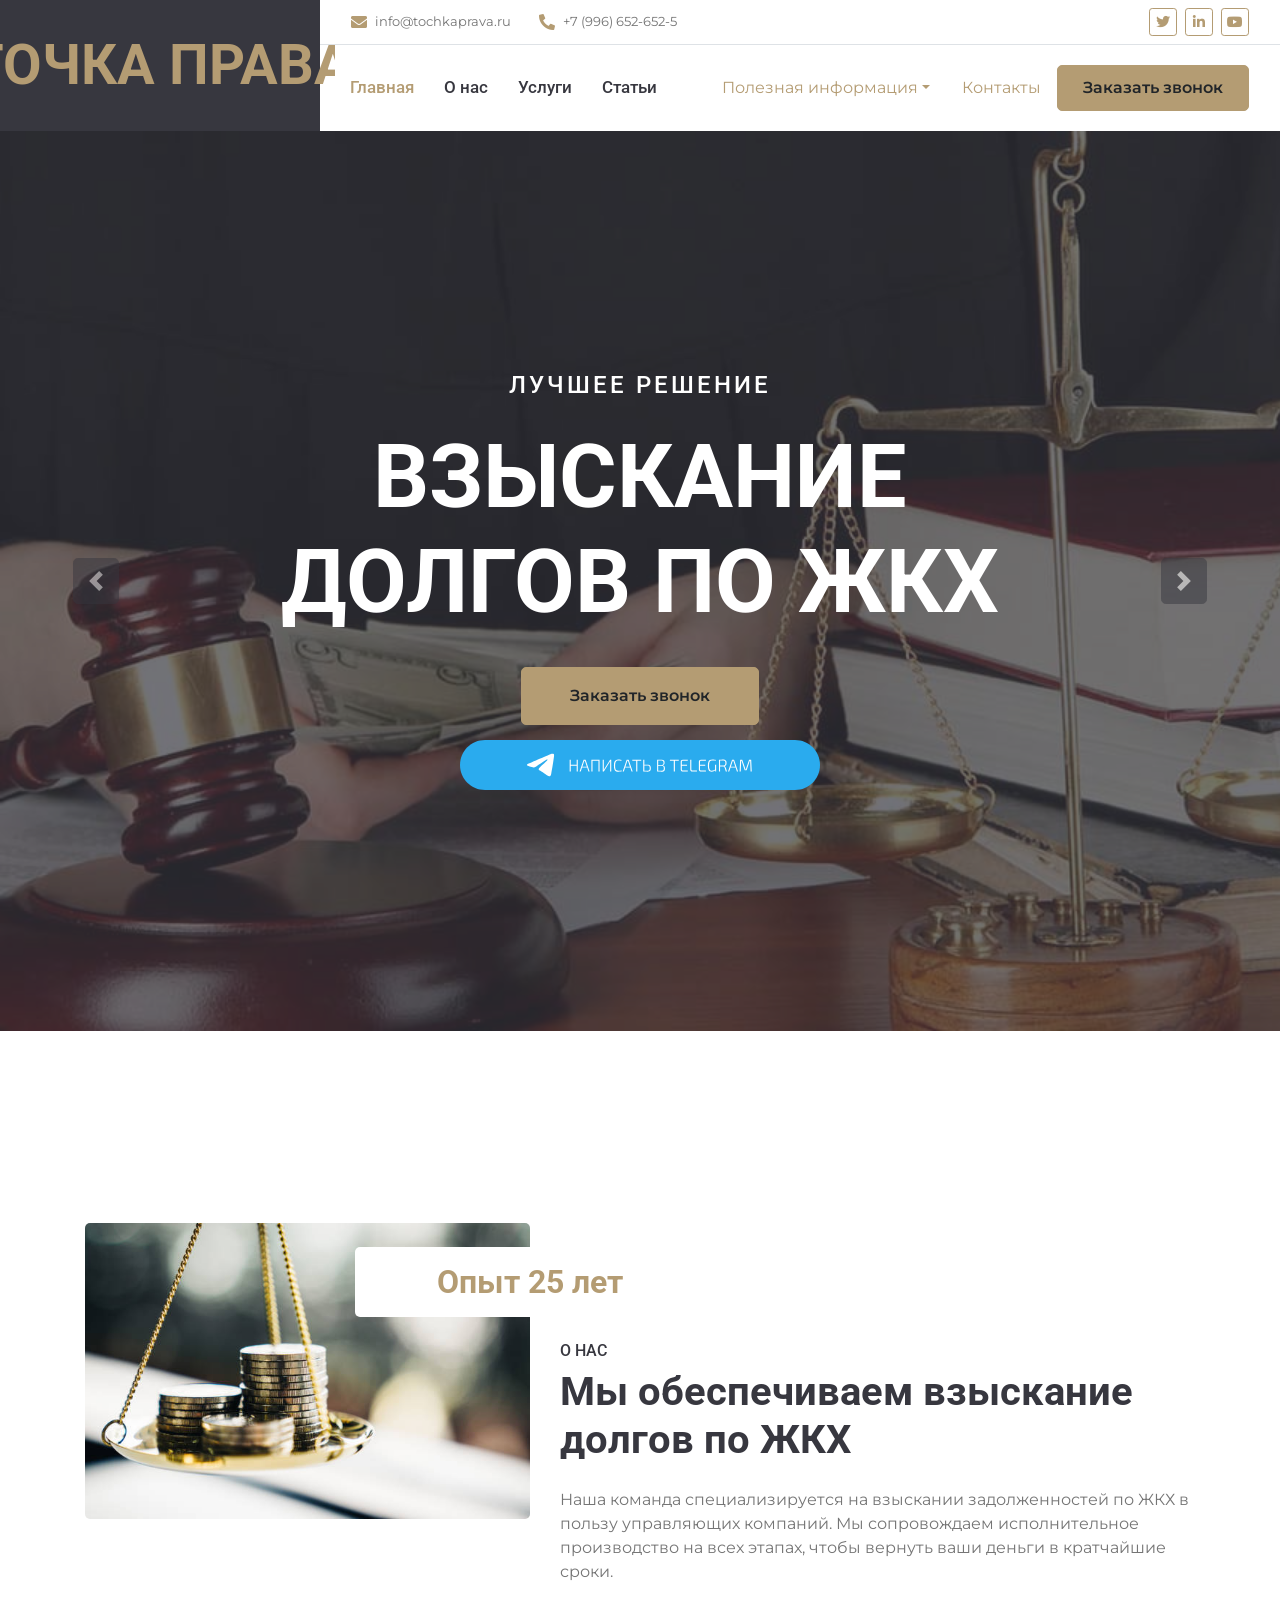
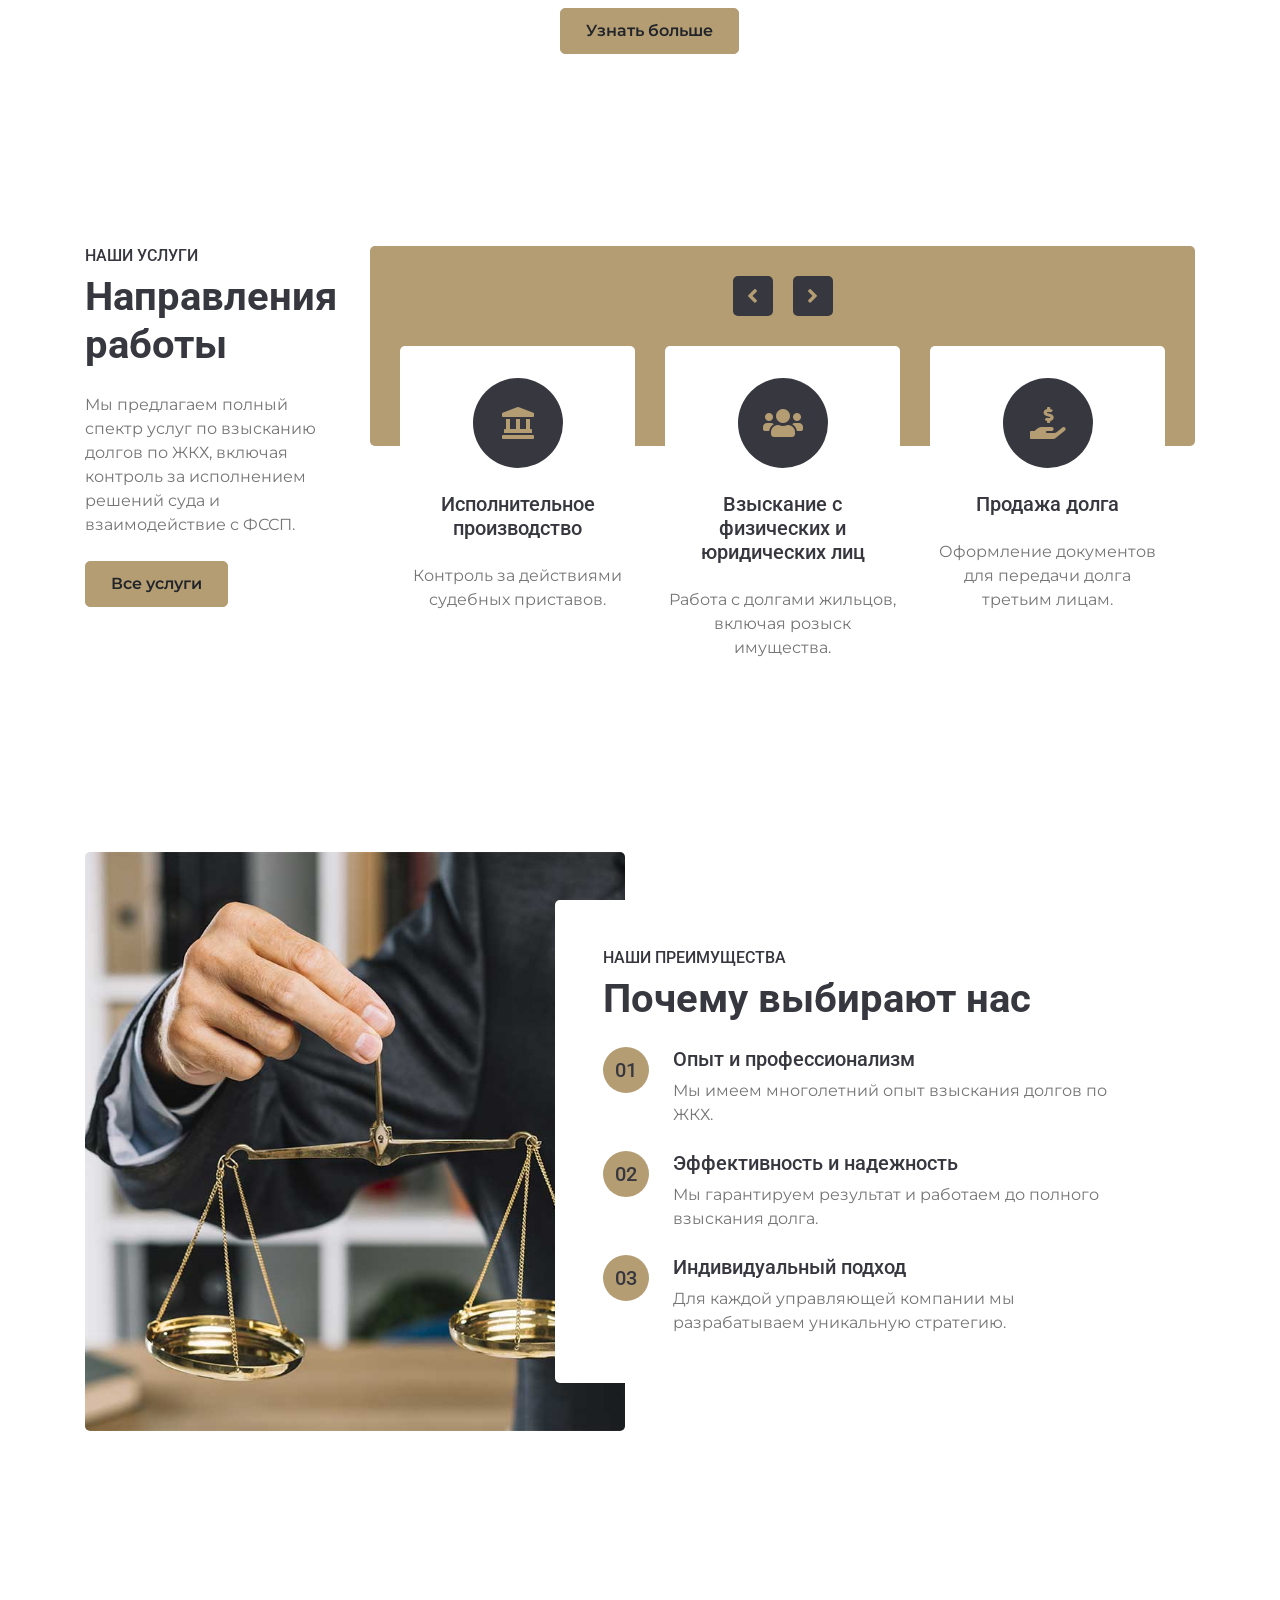
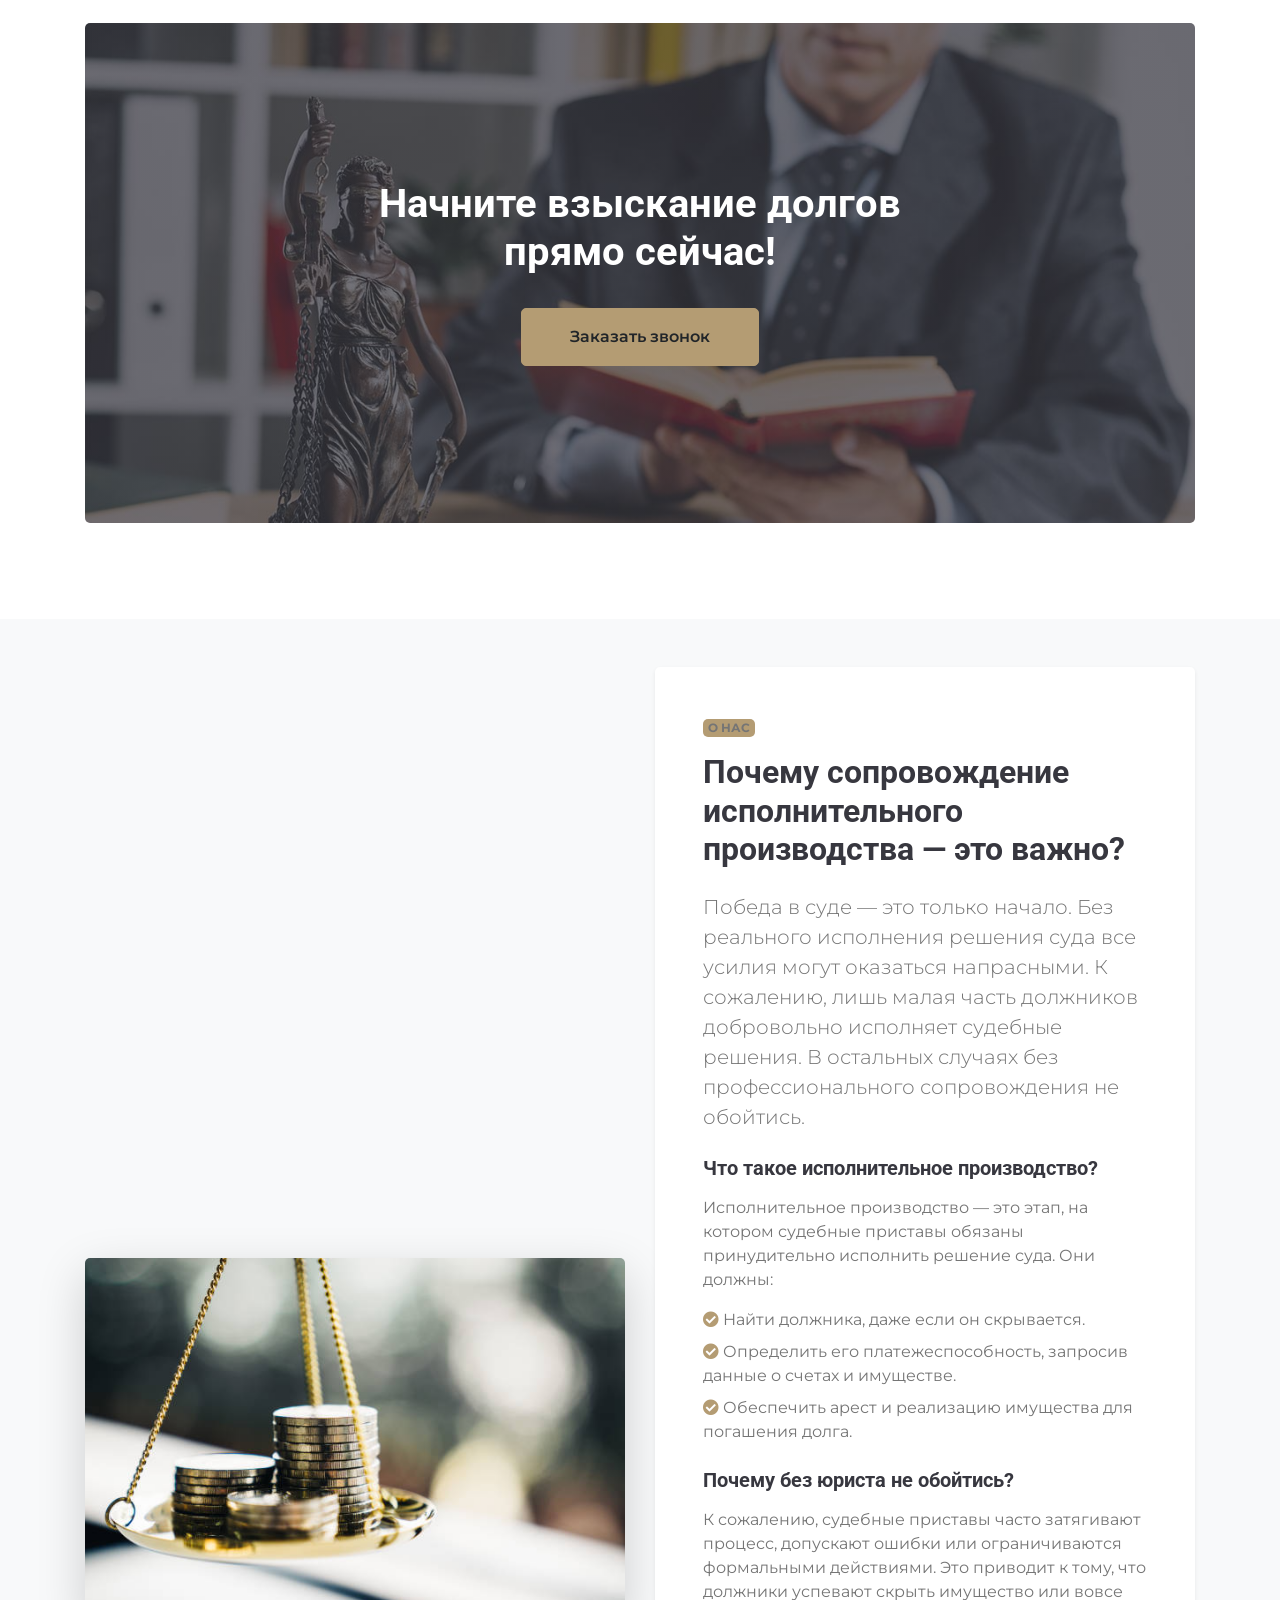
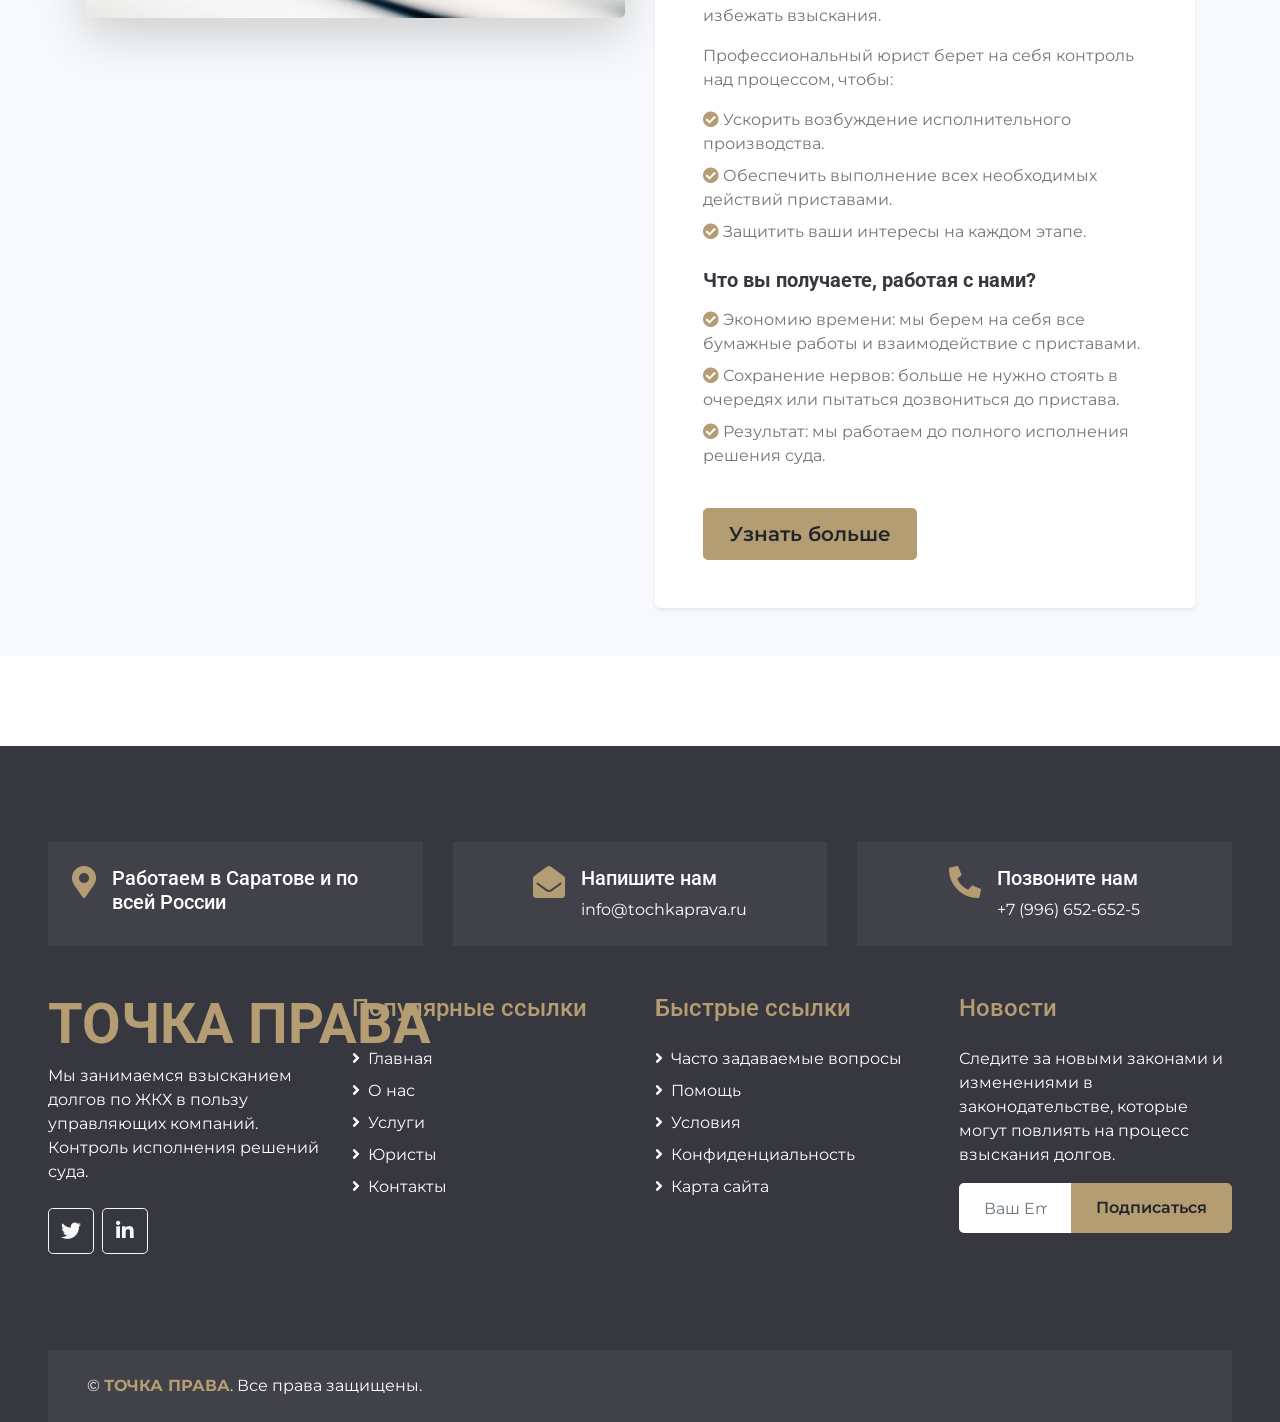
==== commit 34e43023: "Update index.html change address" ====
--- a/index.html
+++ b/index.html
@@ -319,8 +319,7 @@
                 <div class="d-flex justify-content-lg-center p-4" style="background: rgba(256, 256, 256, .05);">
                     <i class="fa fa-2x fa-map-marker-alt text-primary"></i>
                     <div class="ml-3">
-                        <h5 class="text-white">Наш офис</h5>
-                        <p class="m-0">Саратов, Россия</p>
+                        <h5 class="text-white">Работаем в Саратове и по всей России</h5>
                     </div>
                 </div>
             </div>
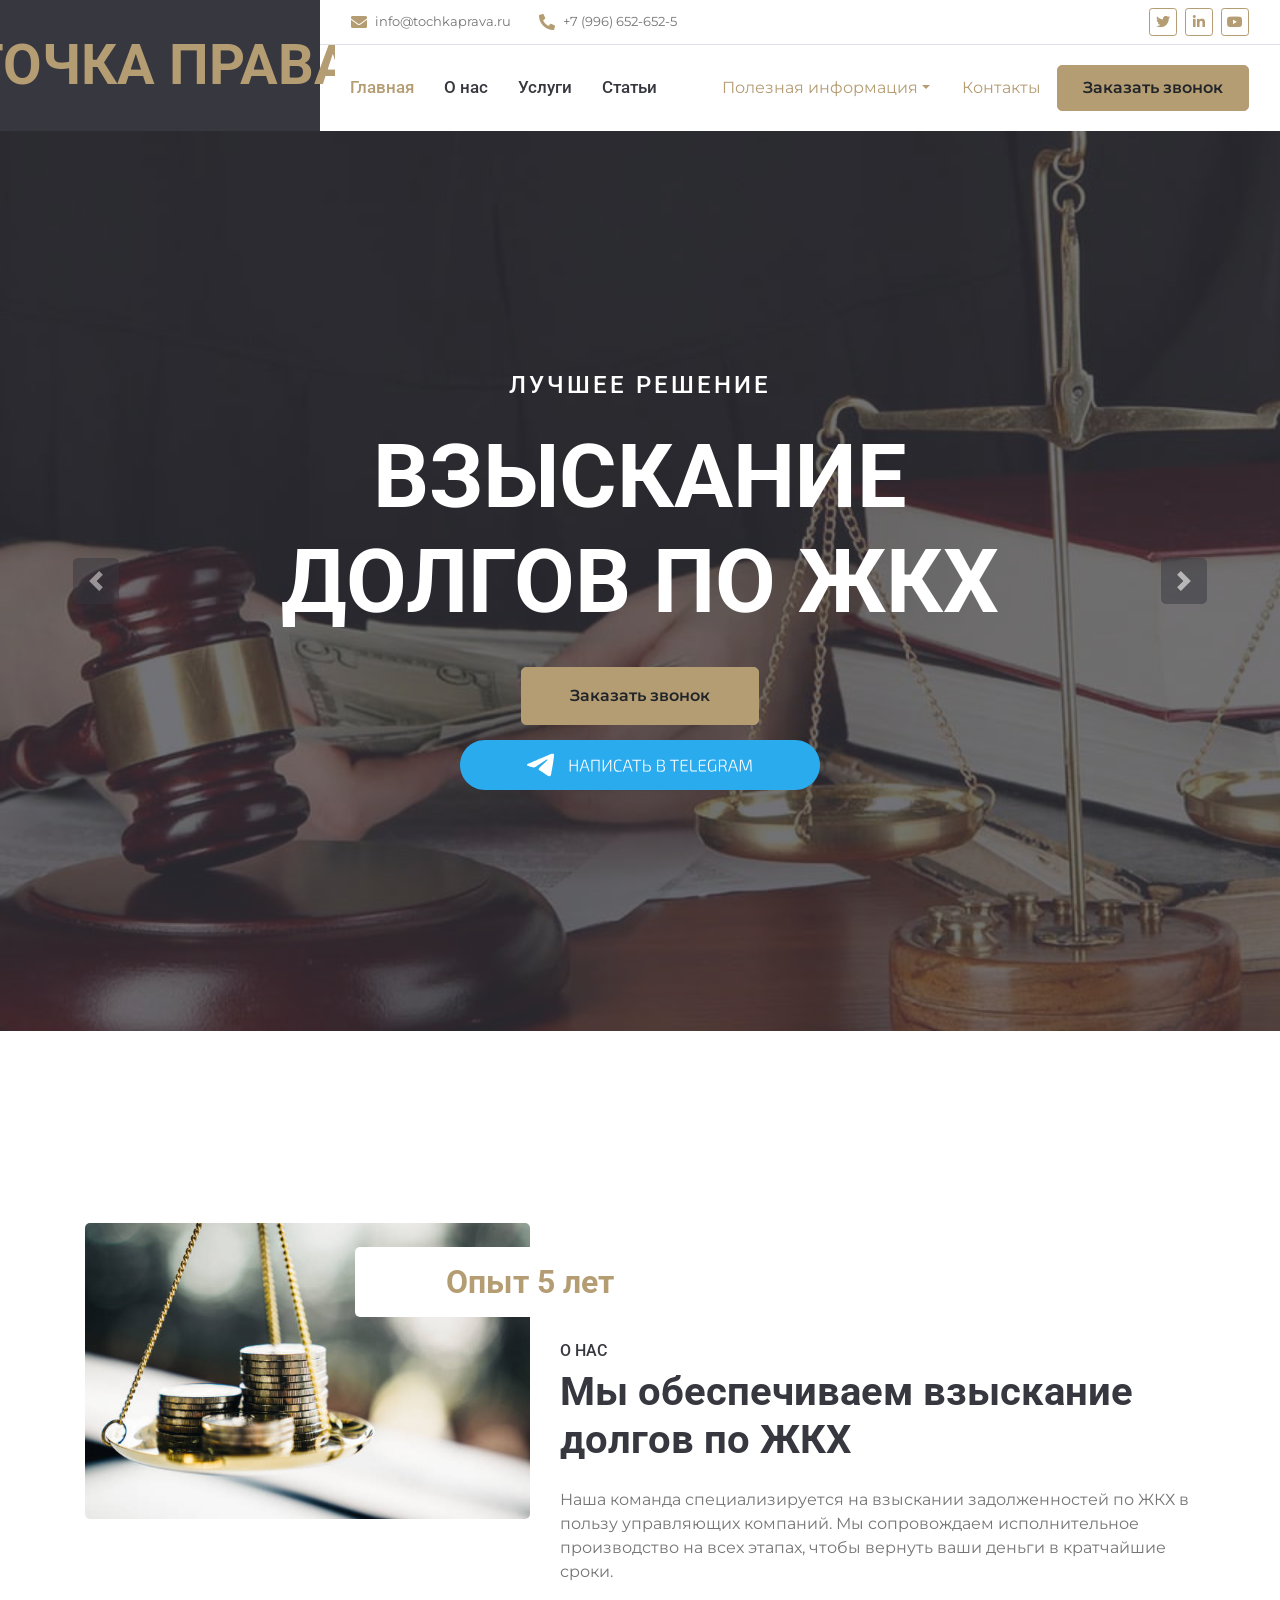
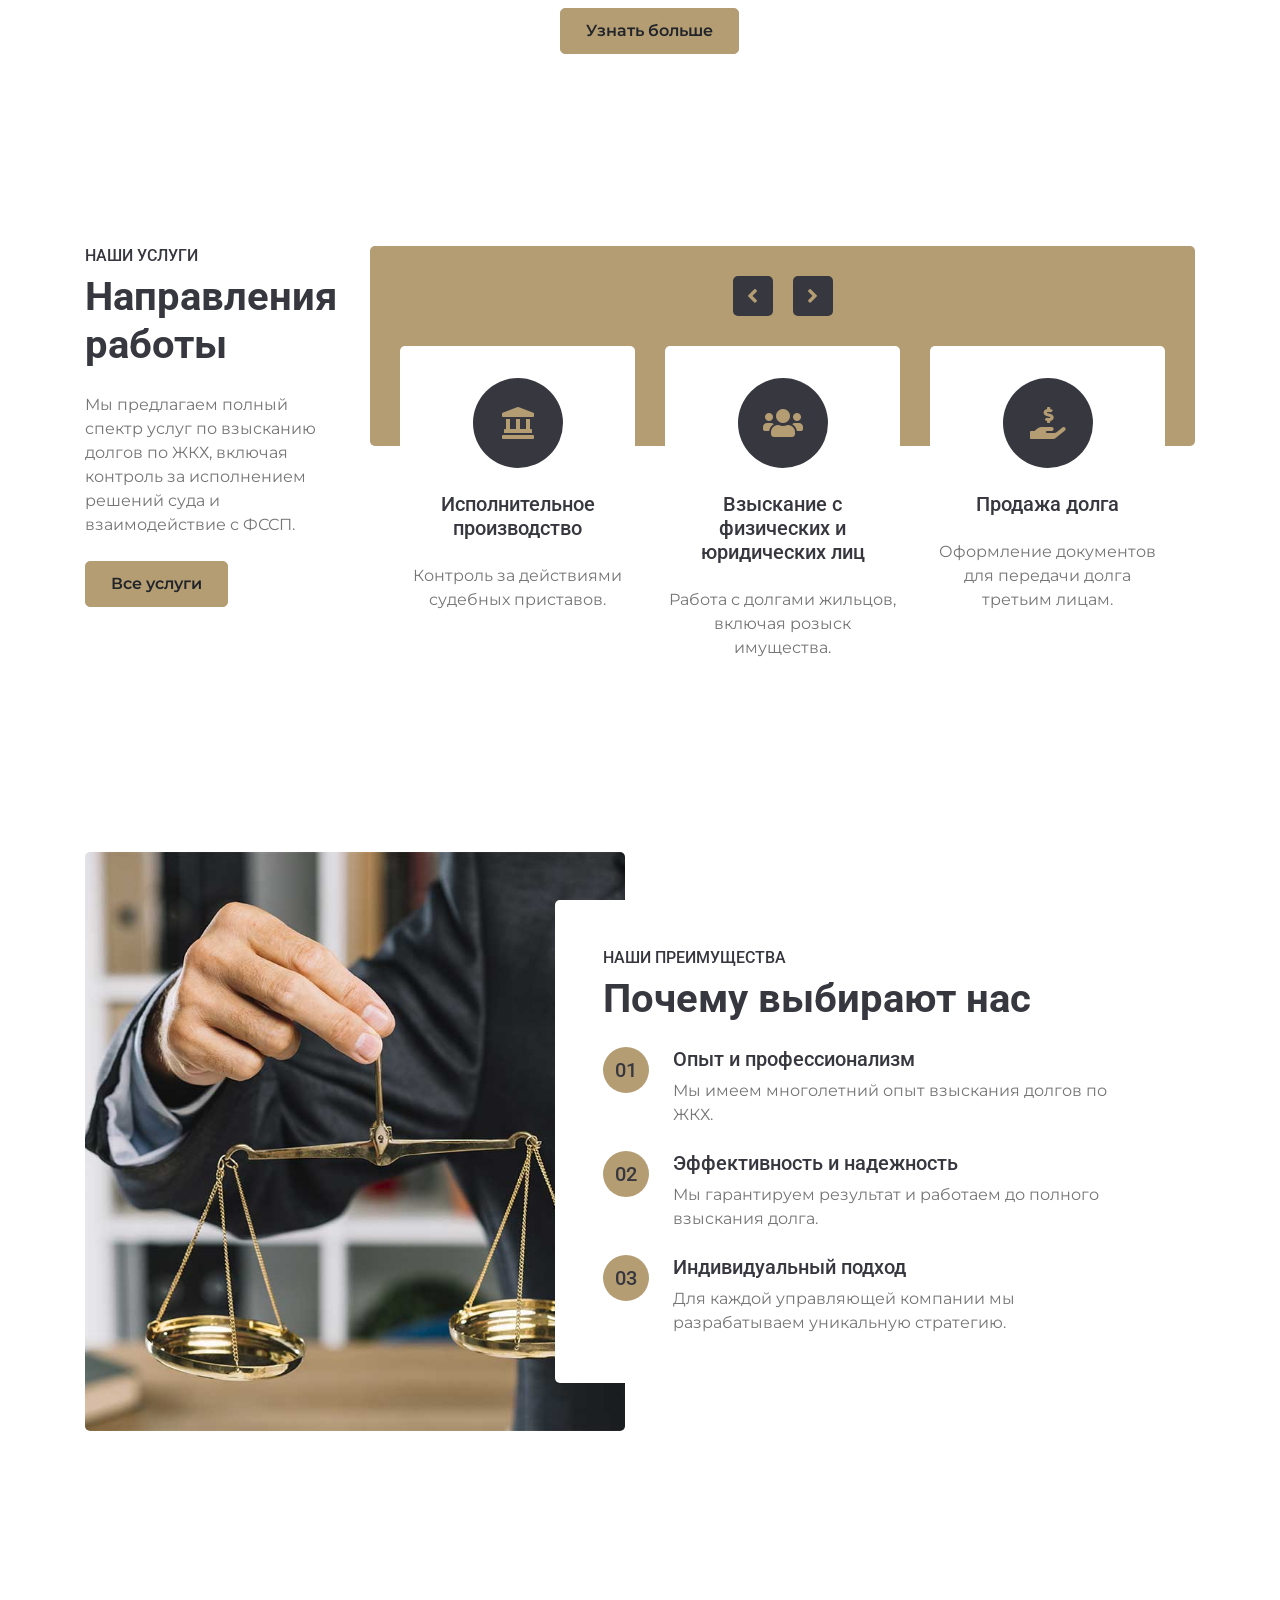
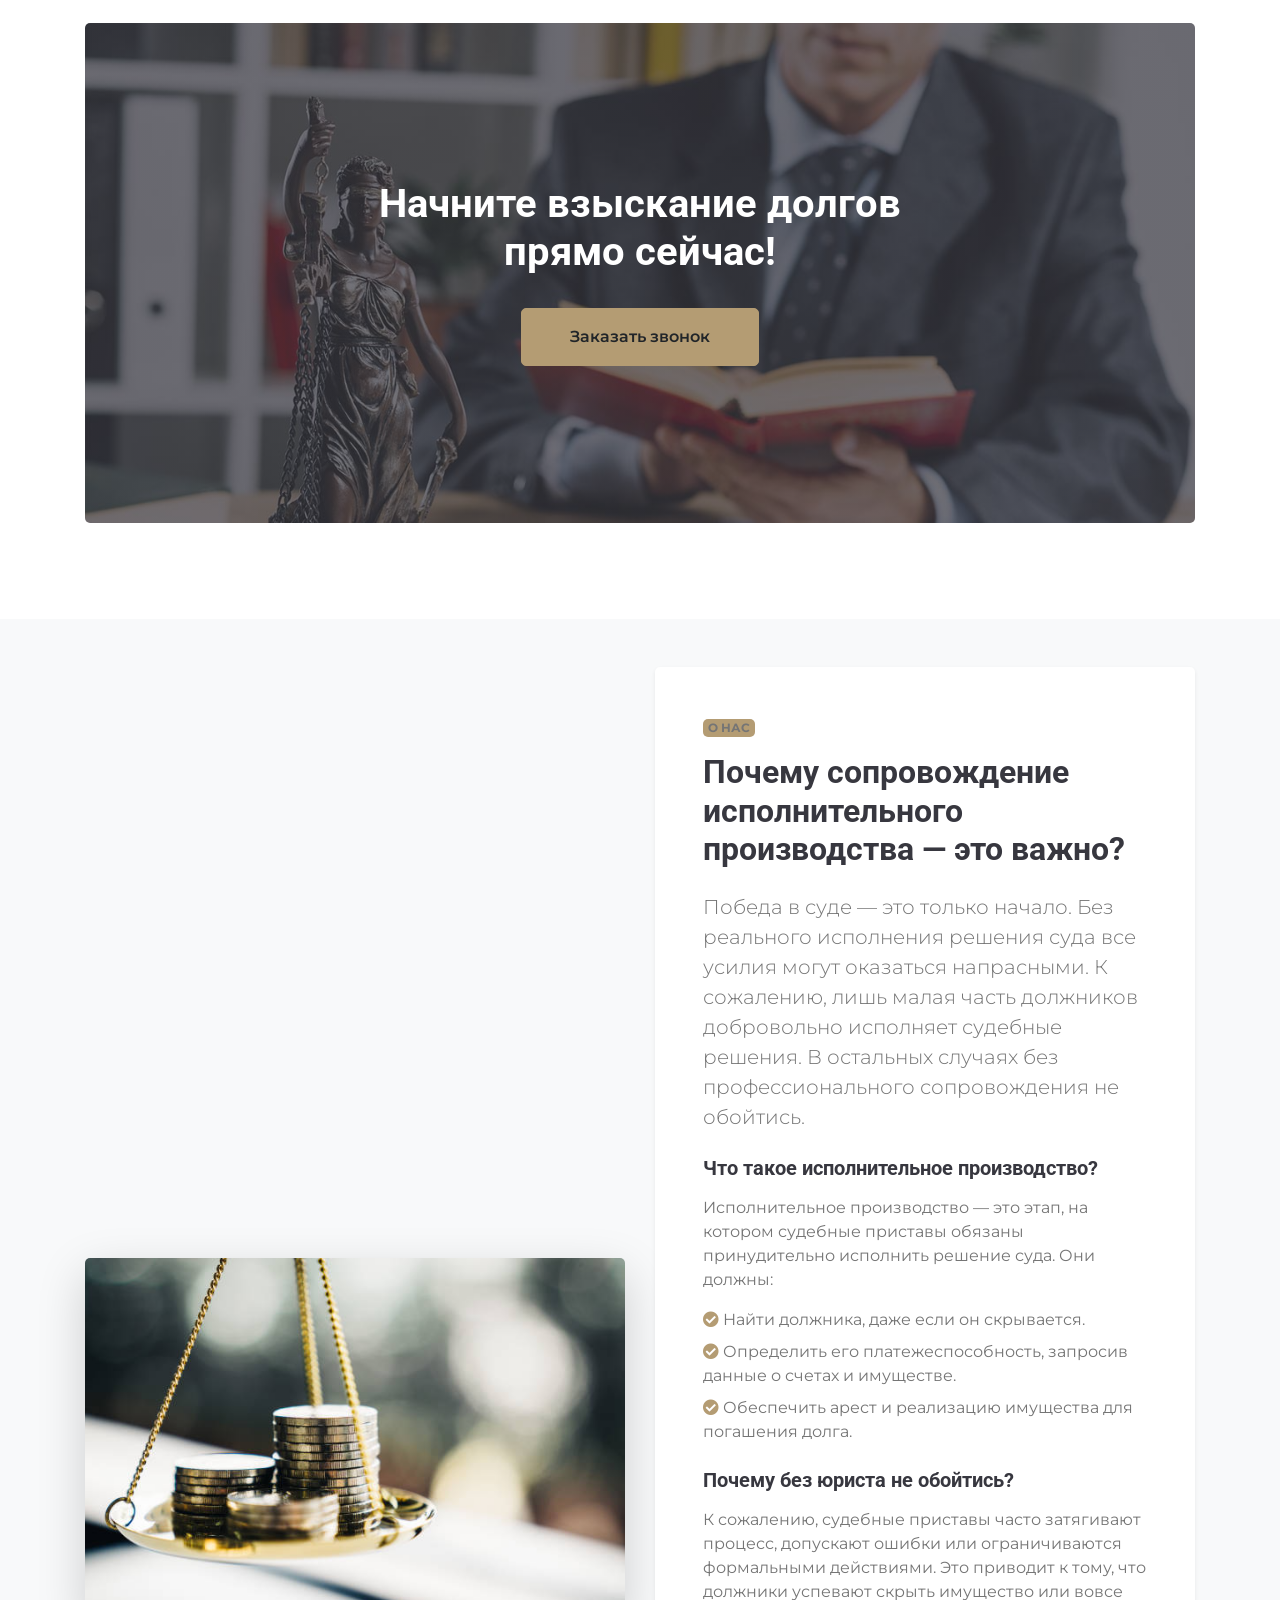
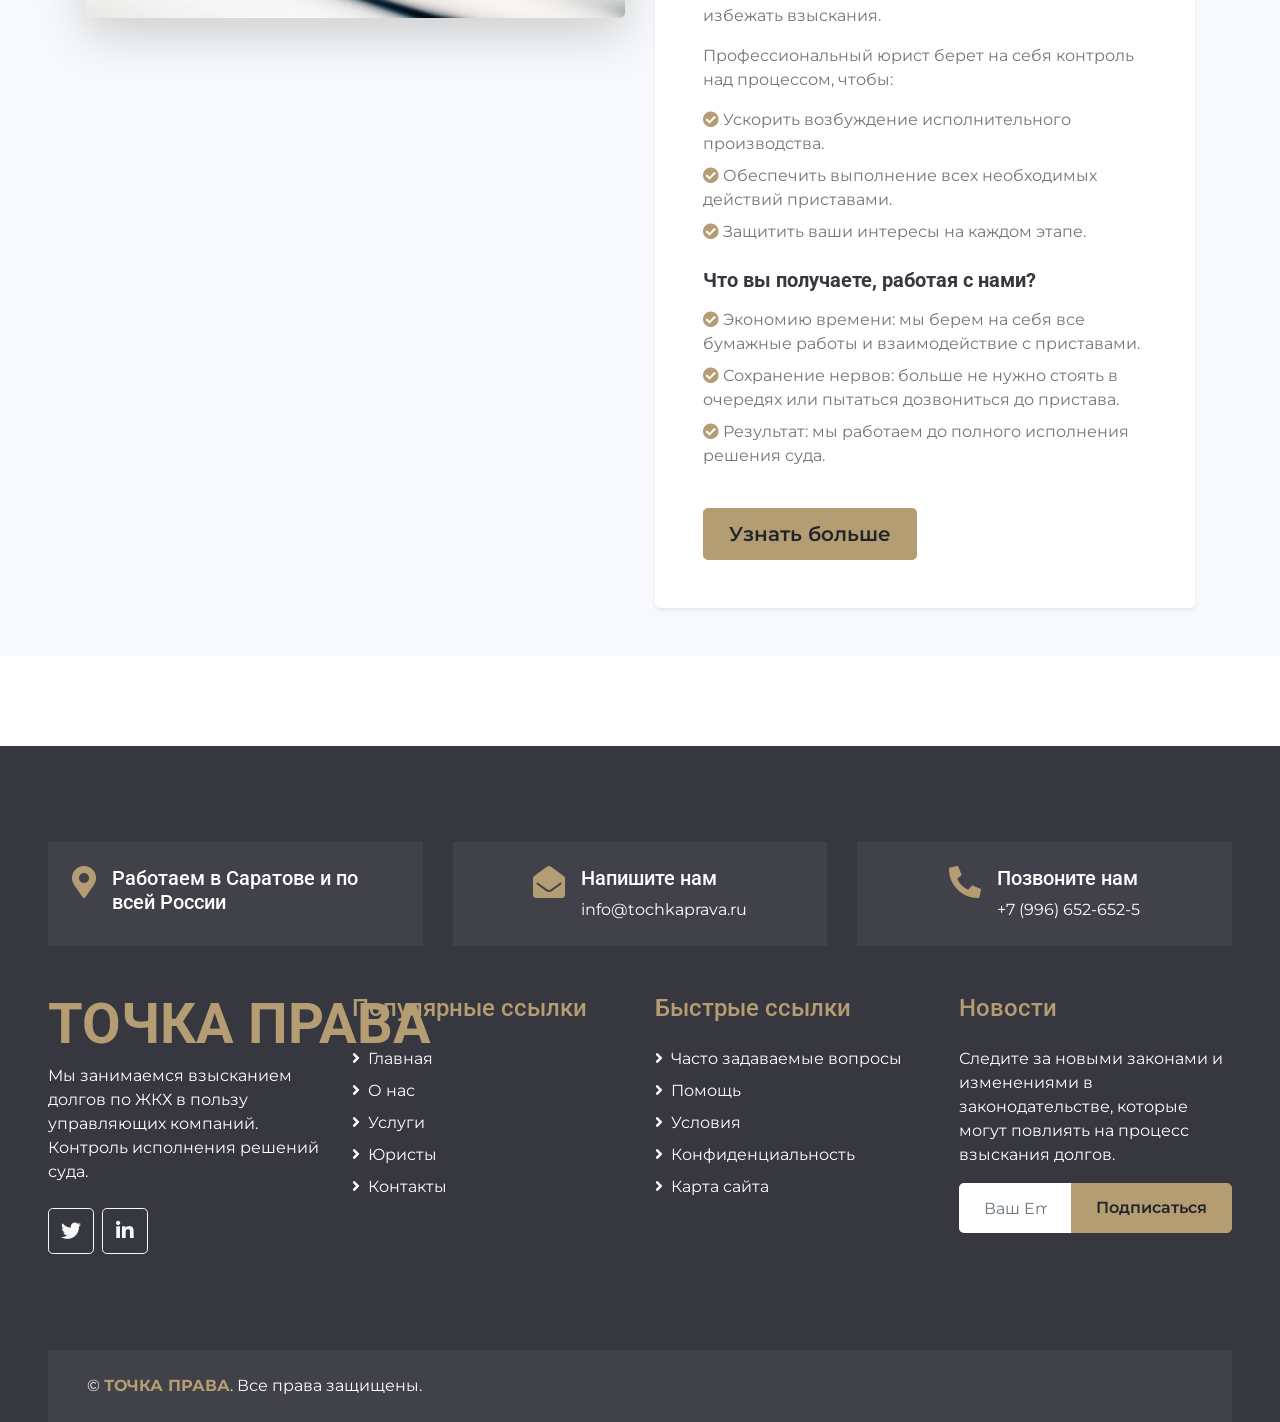
==== commit 120fec9e: "Update index.html" ====
--- a/index.html
+++ b/index.html
@@ -141,7 +141,7 @@
                     <img class="img-fluid rounded" src="img/money-exp.jpg" alt="">
                 </div>
                 <div class="col-lg-7 mt-4 mt-lg-0">
-                    <h2 class="position-relative text-center bg-white text-primary rounded p-3 mt-4 mb-4 d-none d-lg-block" style="width: 350px; margin-left: -205px;">Опыт 25 лет</h2>
+                    <h2 class="position-relative text-center bg-white text-primary rounded p-3 mt-4 mb-4 d-none d-lg-block" style="width: 350px; margin-left: -205px;">Опыт 5 лет</h2>
                     <h6 class="text-uppercase">О нас</h6>
                     <h1 class="mb-4">Мы обеспечиваем взыскание долгов по ЖКХ</h1>
                     <p>Наша команда специализируется на взыскании задолженностей по ЖКХ в пользу управляющих компаний. Мы сопровождаем исполнительное производство на всех этапах, чтобы вернуть ваши деньги в кратчайшие сроки.</p>
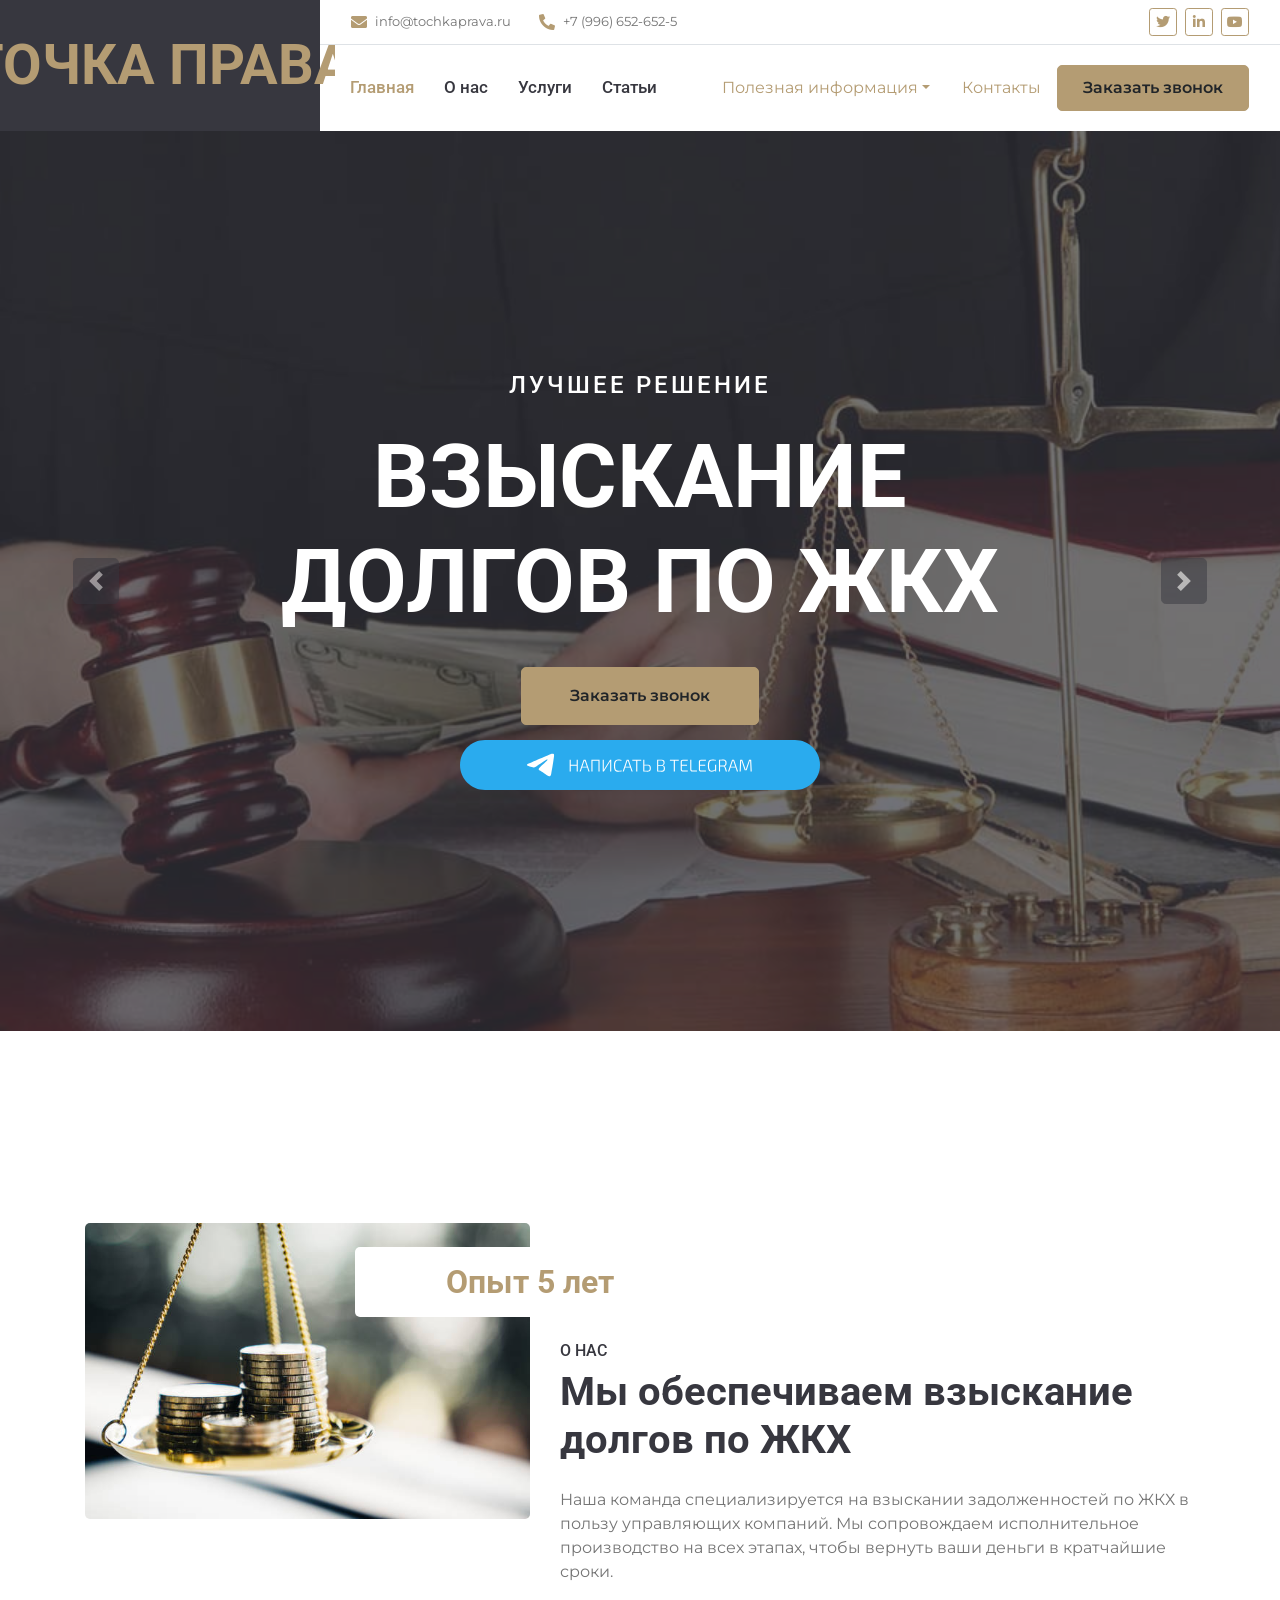
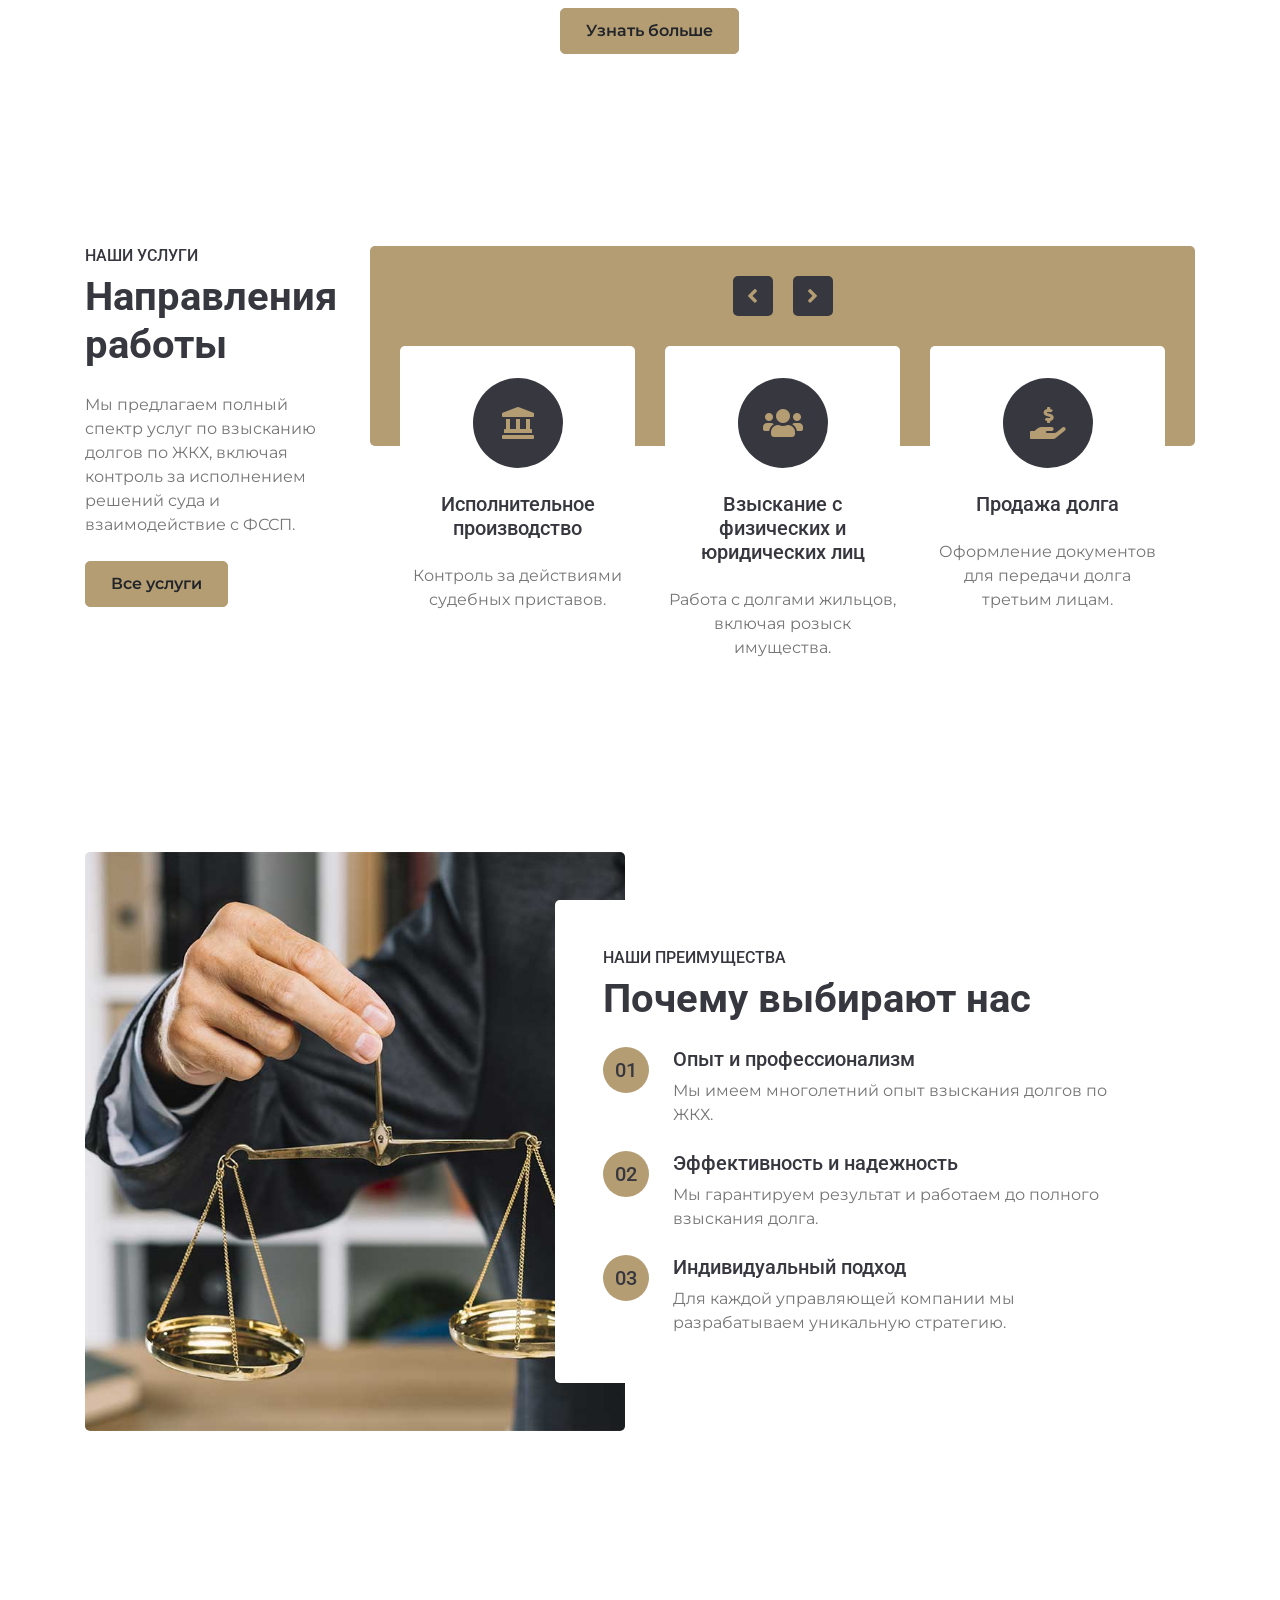
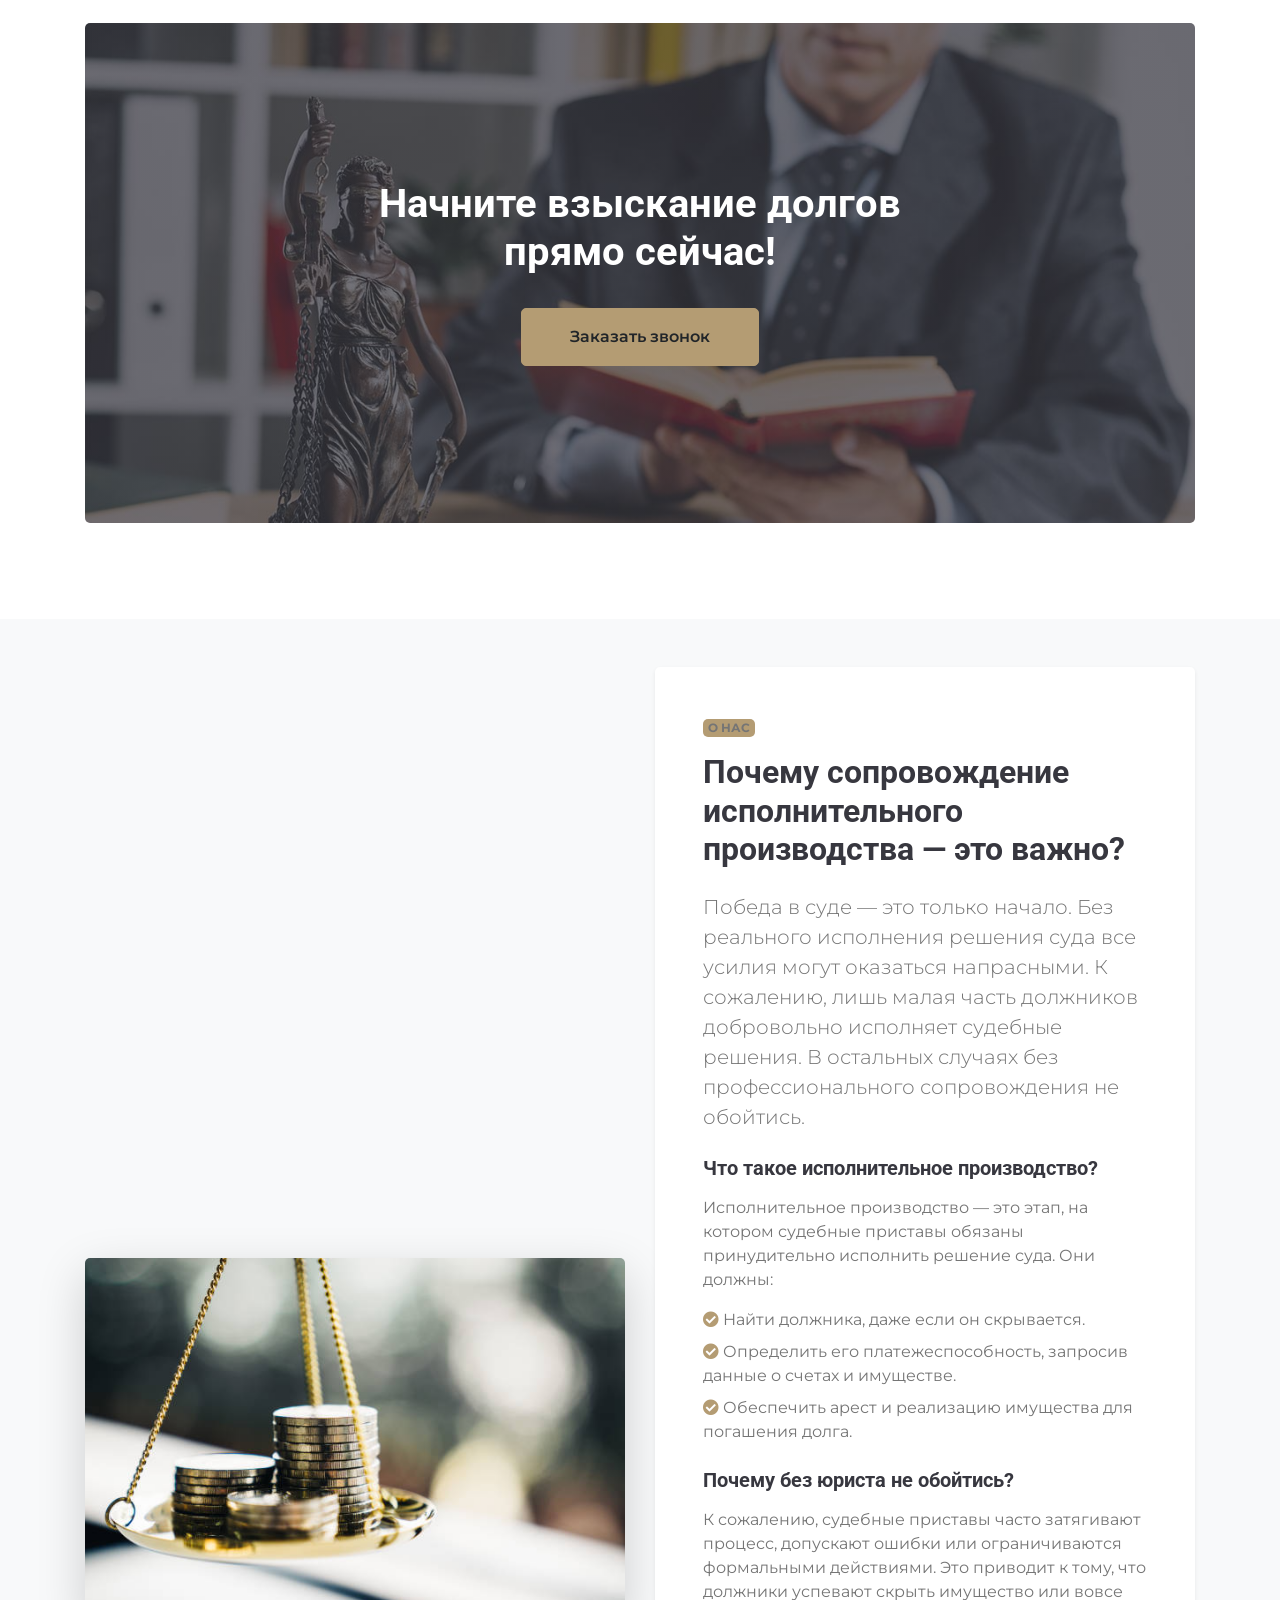
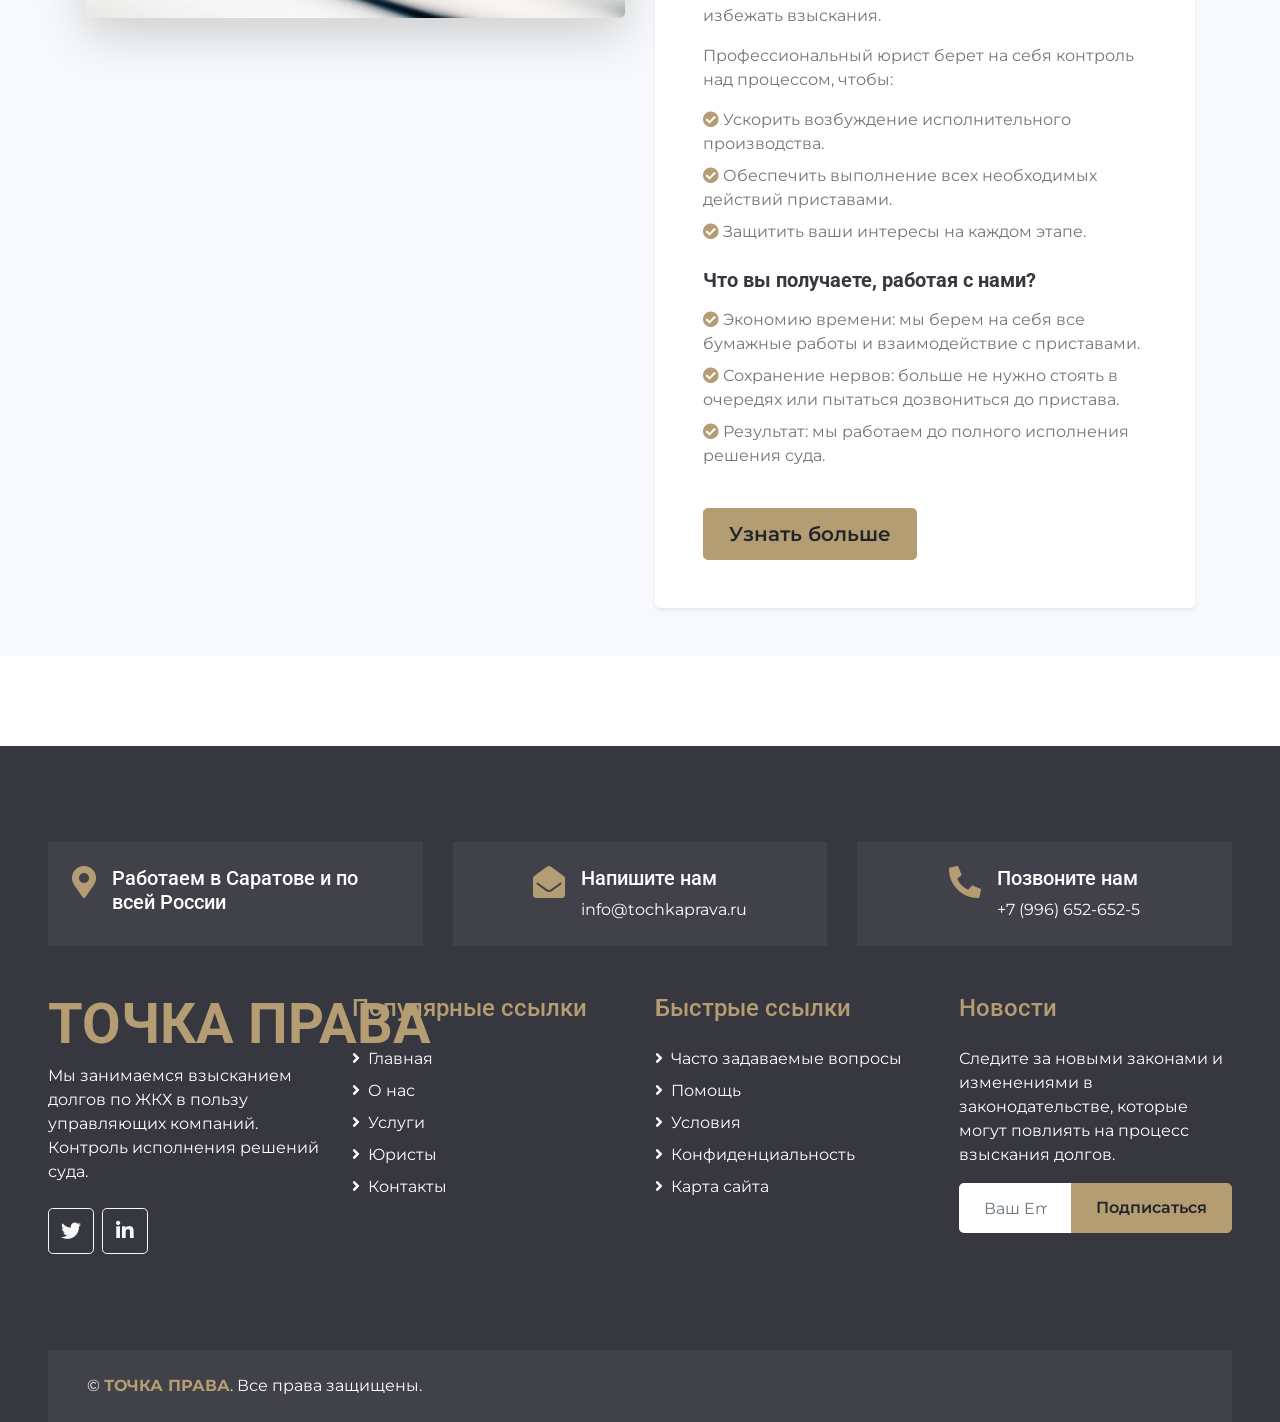
==== commit 23e66d58: "Update index.html add url" ====
--- a/index.html
+++ b/index.html
@@ -78,6 +78,7 @@
                         <div class="nav-item dropdown">
                             <a href="#" class="nav-link dropdown-toggle" data-toggle="dropdown">Полезная информация</a>
                             <div class="dropdown-menu rounded-0 m-0">
+                                <a href="vzyskanie-zadolzhennosti-saratov.html" class="dropdown-item">Взыскание задолженности</a>
                                 <a href="#" class="dropdown-item">Исполнительное производство</a>
                                 <a href="#" class="dropdown-item">Взыскание через ФССП</a>
                                 <a href="#" class="dropdown-item">Советы управляющим компаниям</a>
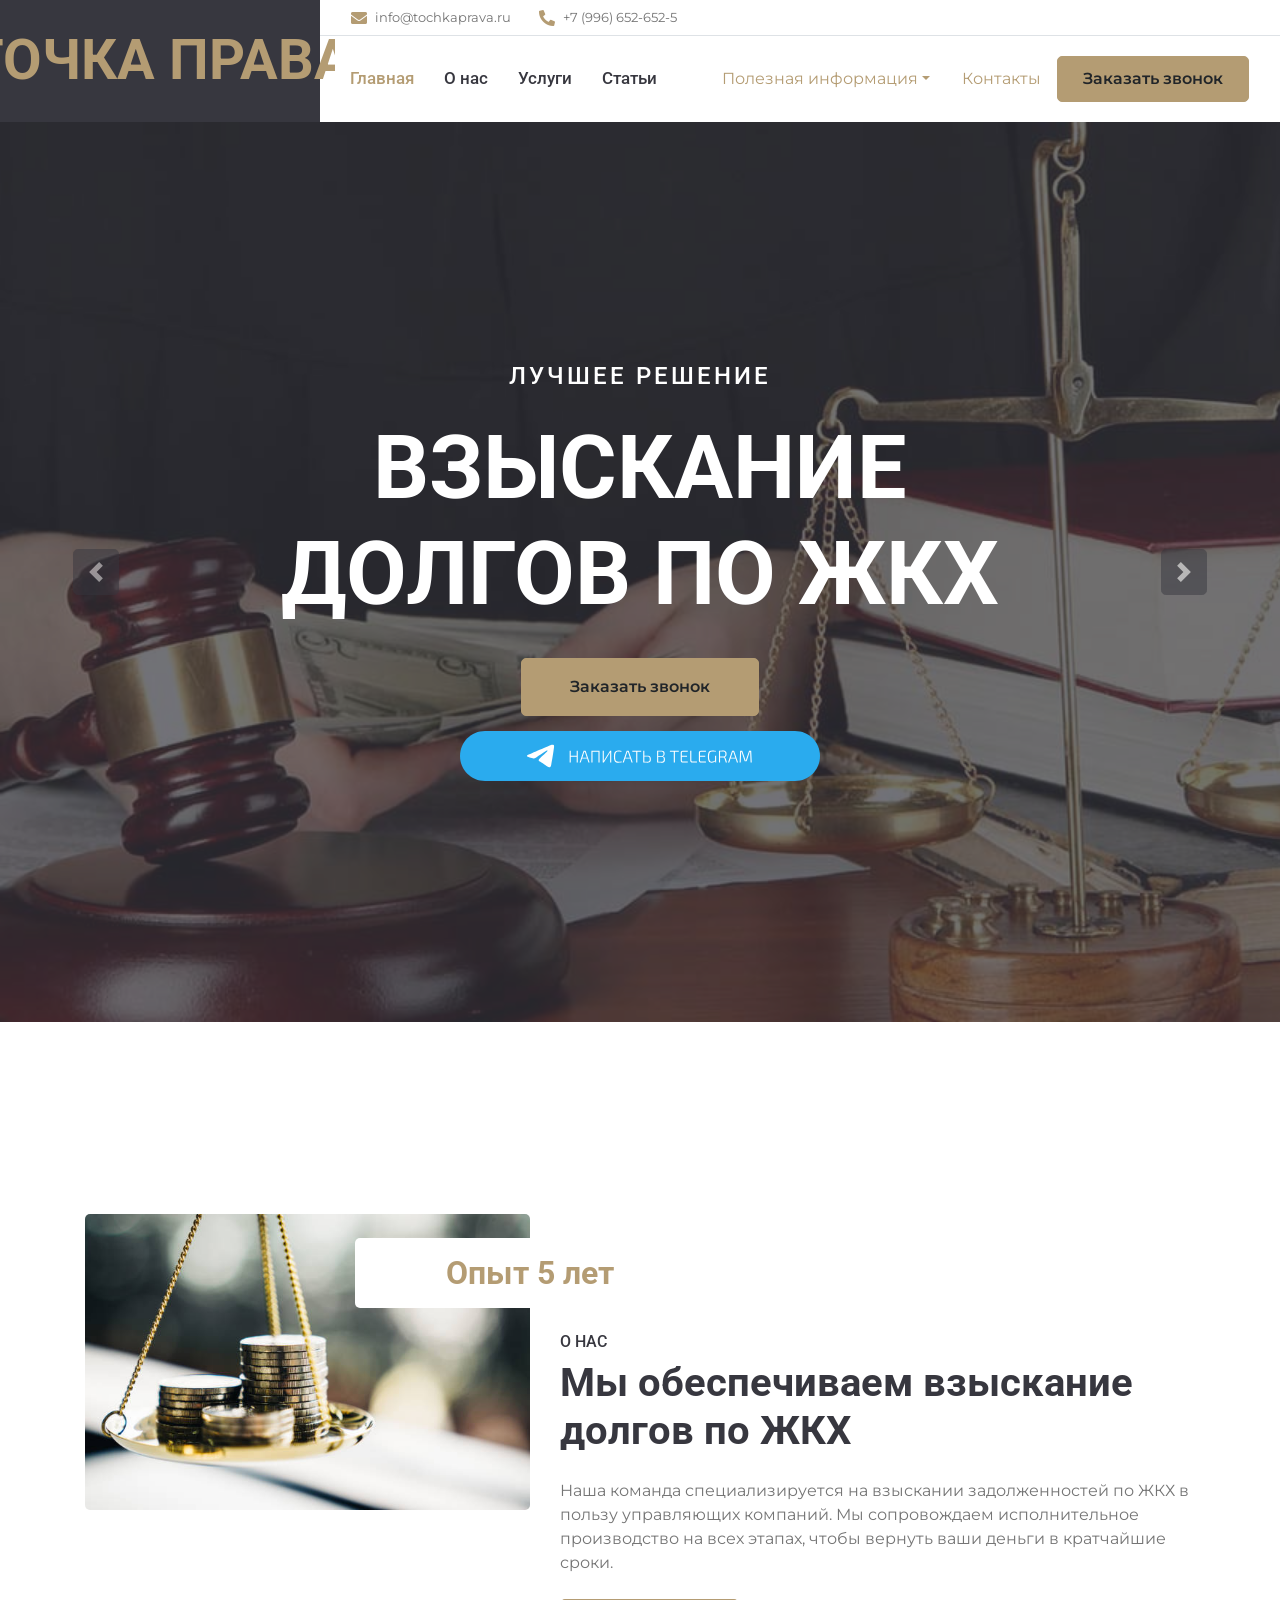
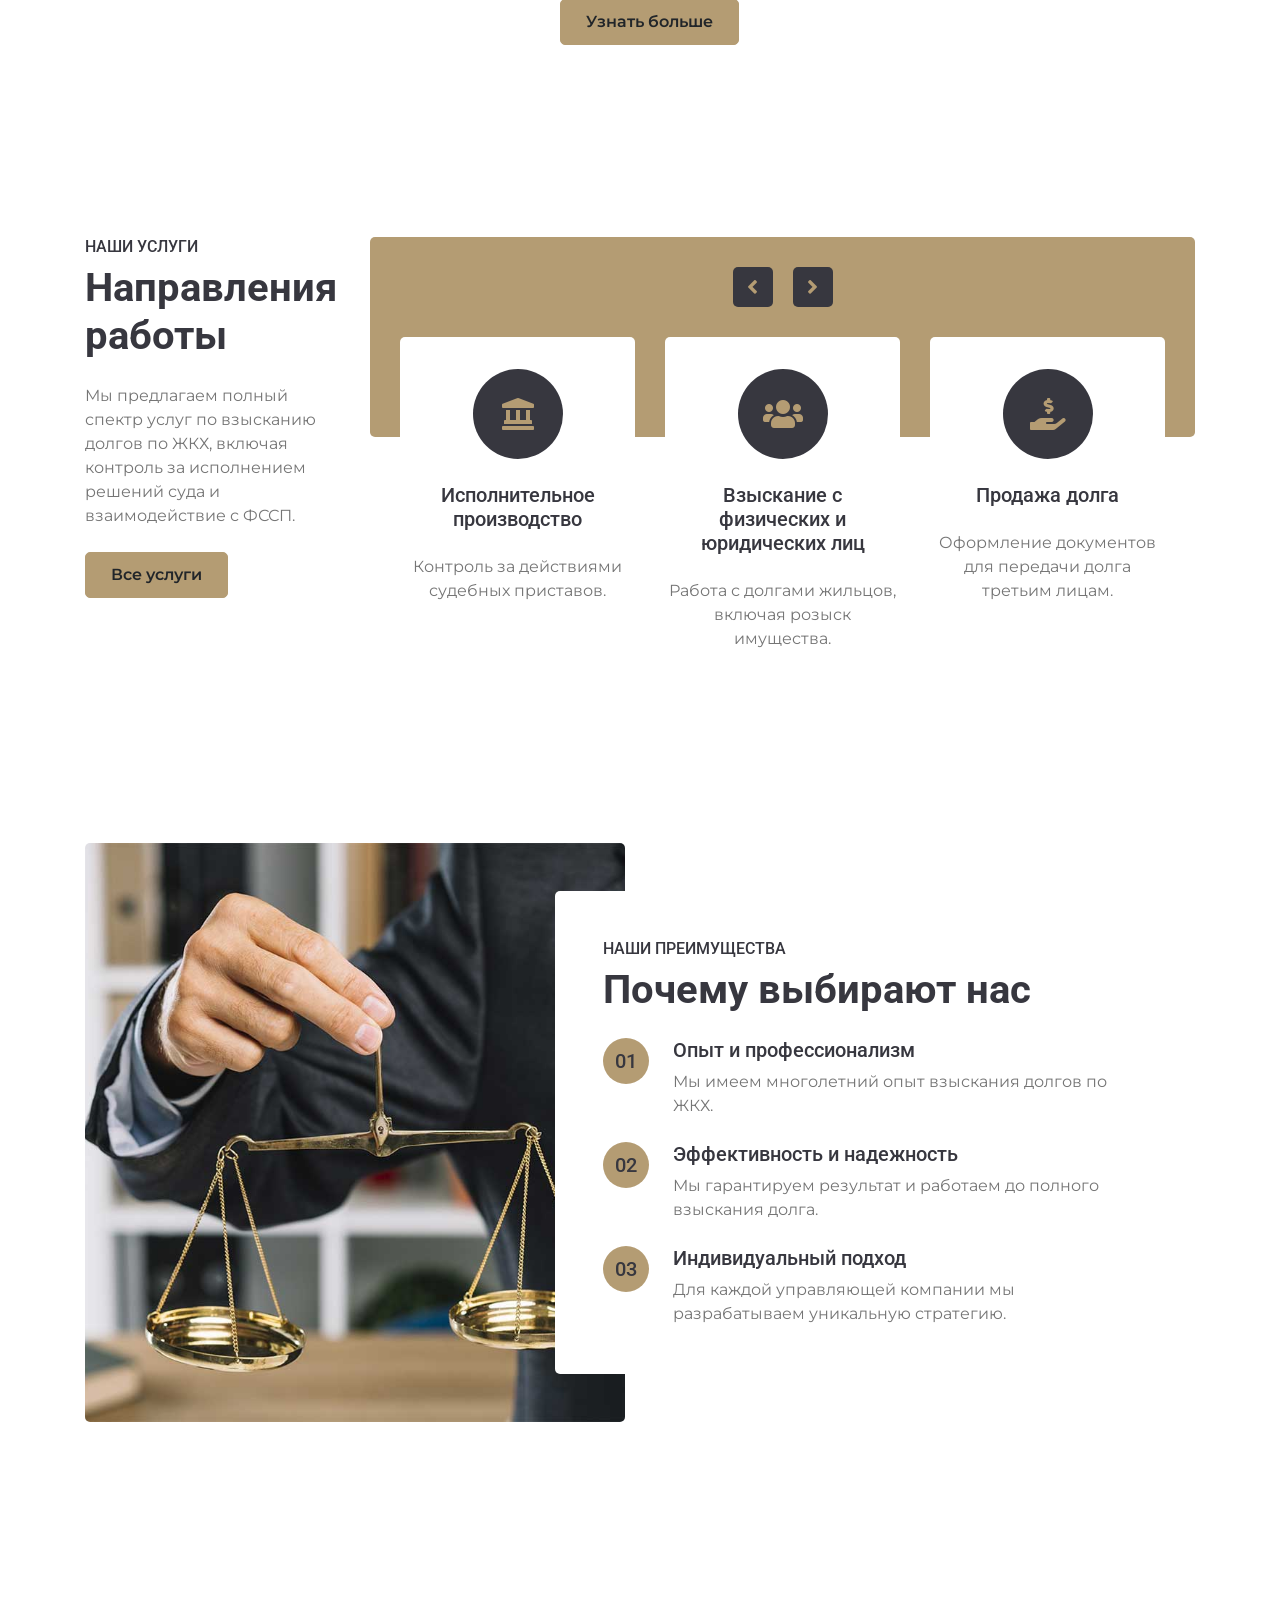
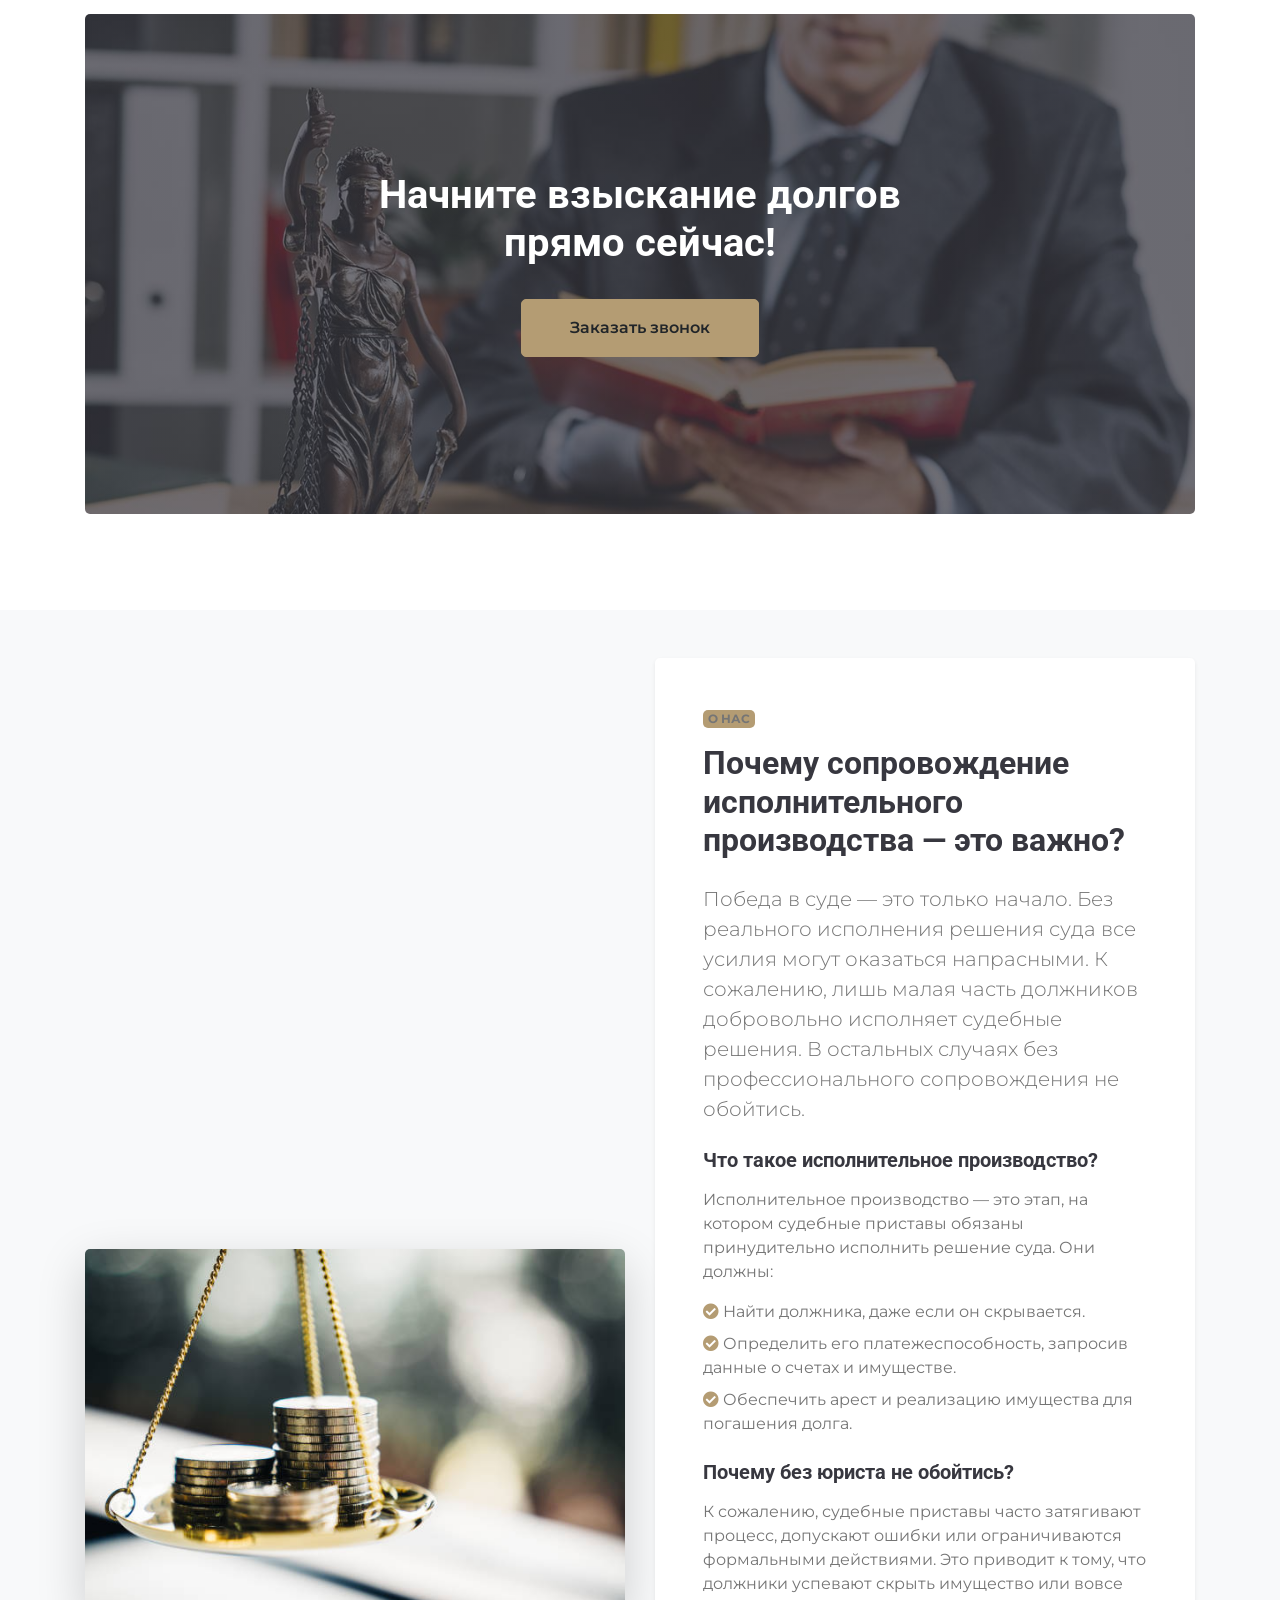
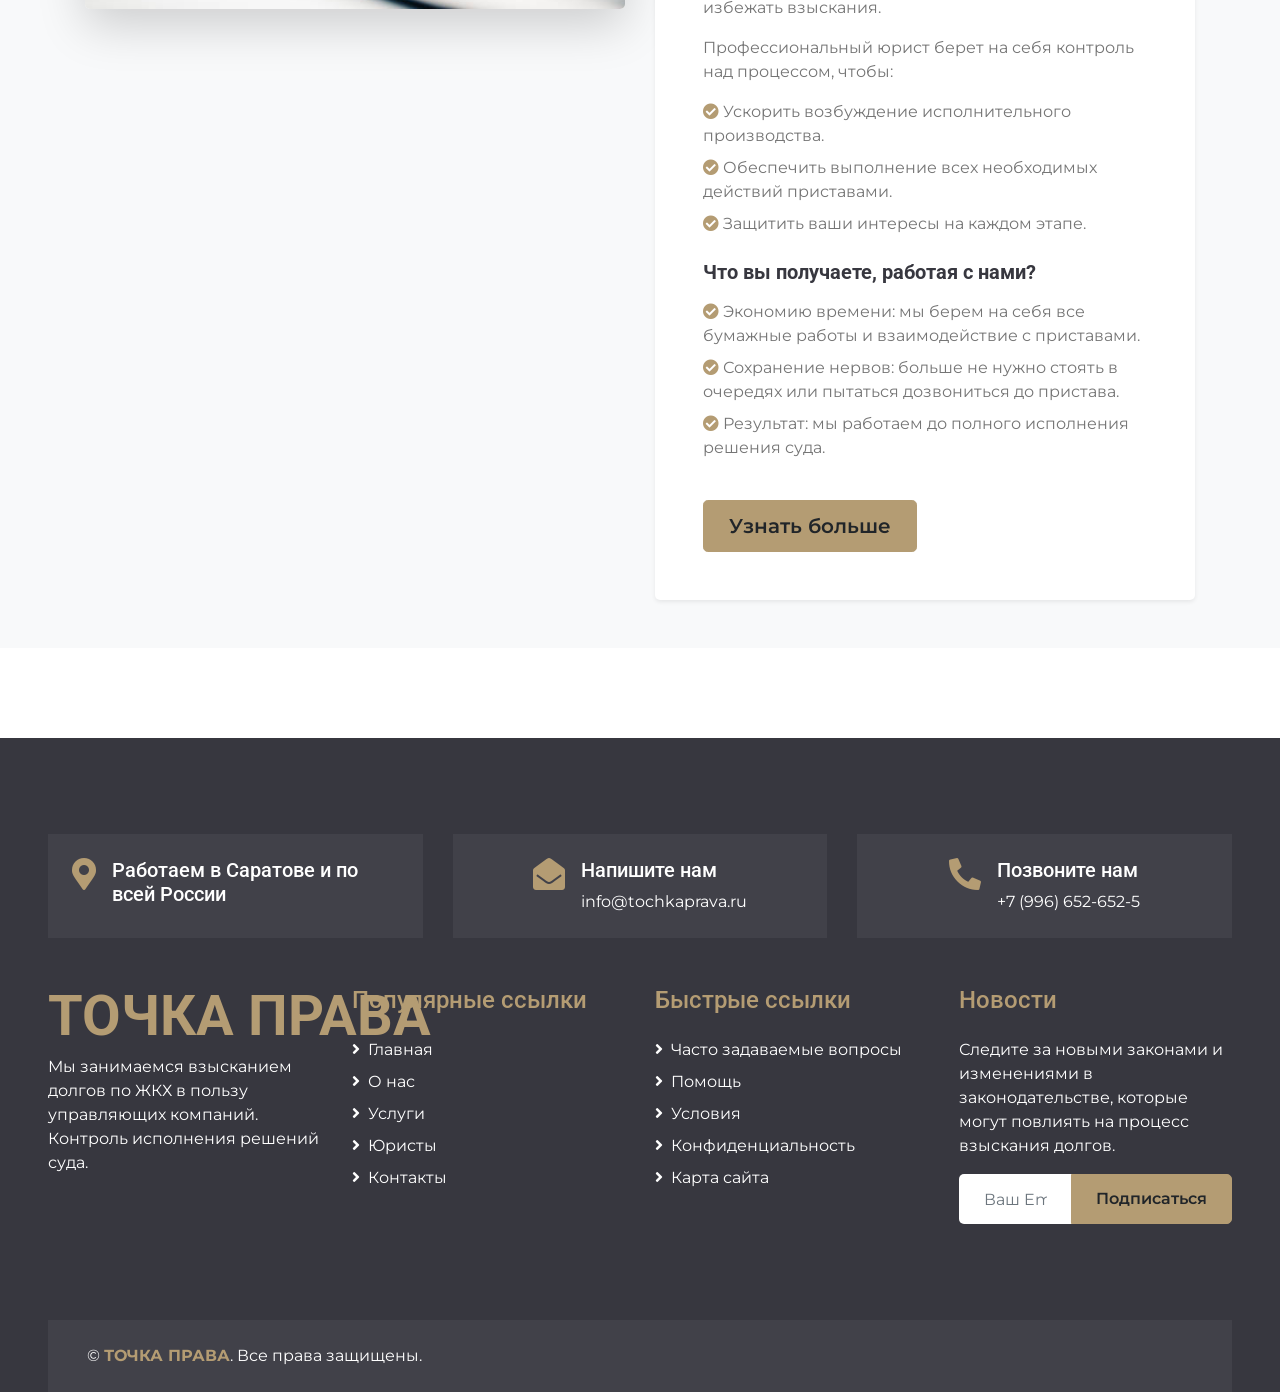
==== commit 78a68559: "Update index.html" ====
--- a/index.html
+++ b/index.html
@@ -45,19 +45,6 @@
                         <div class="h-100 d-inline-flex align-items-center py-2 px-2">
                             <i class="fa fa-phone-alt text-primary mr-2"></i>
                             <small>+7 (996) 652-652-5</small>
-                        </div>
-                    </div>
-                    <div class="col-lg-5 text-right">
-                        <div class="d-inline-flex align-items-center p-2">
-                            <a class="btn btn-sm btn-outline-primary btn-sm-square mr-2" href="">
-                                <i class="fab fa-twitter"></i>
-                            </a>
-                            <a class="btn btn-sm btn-outline-primary btn-sm-square mr-2" href="">
-                                <i class="fab fa-linkedin-in"></i>
-                            </a>
-                            <a class="btn btn-sm btn-outline-primary btn-sm-square mr-2" href="">
-                                <i class="fab fa-youtube"></i>
-                            </a>
                         </div>
                     </div>
                 </div>
@@ -349,10 +336,6 @@
                     <h1 class="m-0 mt-n2 display-4 text-primary text-uppercase">ТОЧКА ПРАВА</h1>
                 </a>
                 <p>Мы занимаемся взысканием долгов по ЖКХ в пользу управляющих компаний. Контроль исполнения решений суда.</p>
-                <div class="d-flex justify-content-start mt-4">
-                    <a class="btn btn-lg btn-outline-light btn-lg-square mr-2" href="#"><i class="fab fa-twitter"></i></a>
-                    <a class="btn btn-lg btn-outline-light btn-lg-square mr-2" href="#"><i class="fab fa-linkedin-in"></i></a>
-                </div>
             </div>
             <div class="col-lg-3 col-md-6 mb-5">
                 <h4 class="font-weight-semi-bold text-primary mb-4">Популярные ссылки</h4>
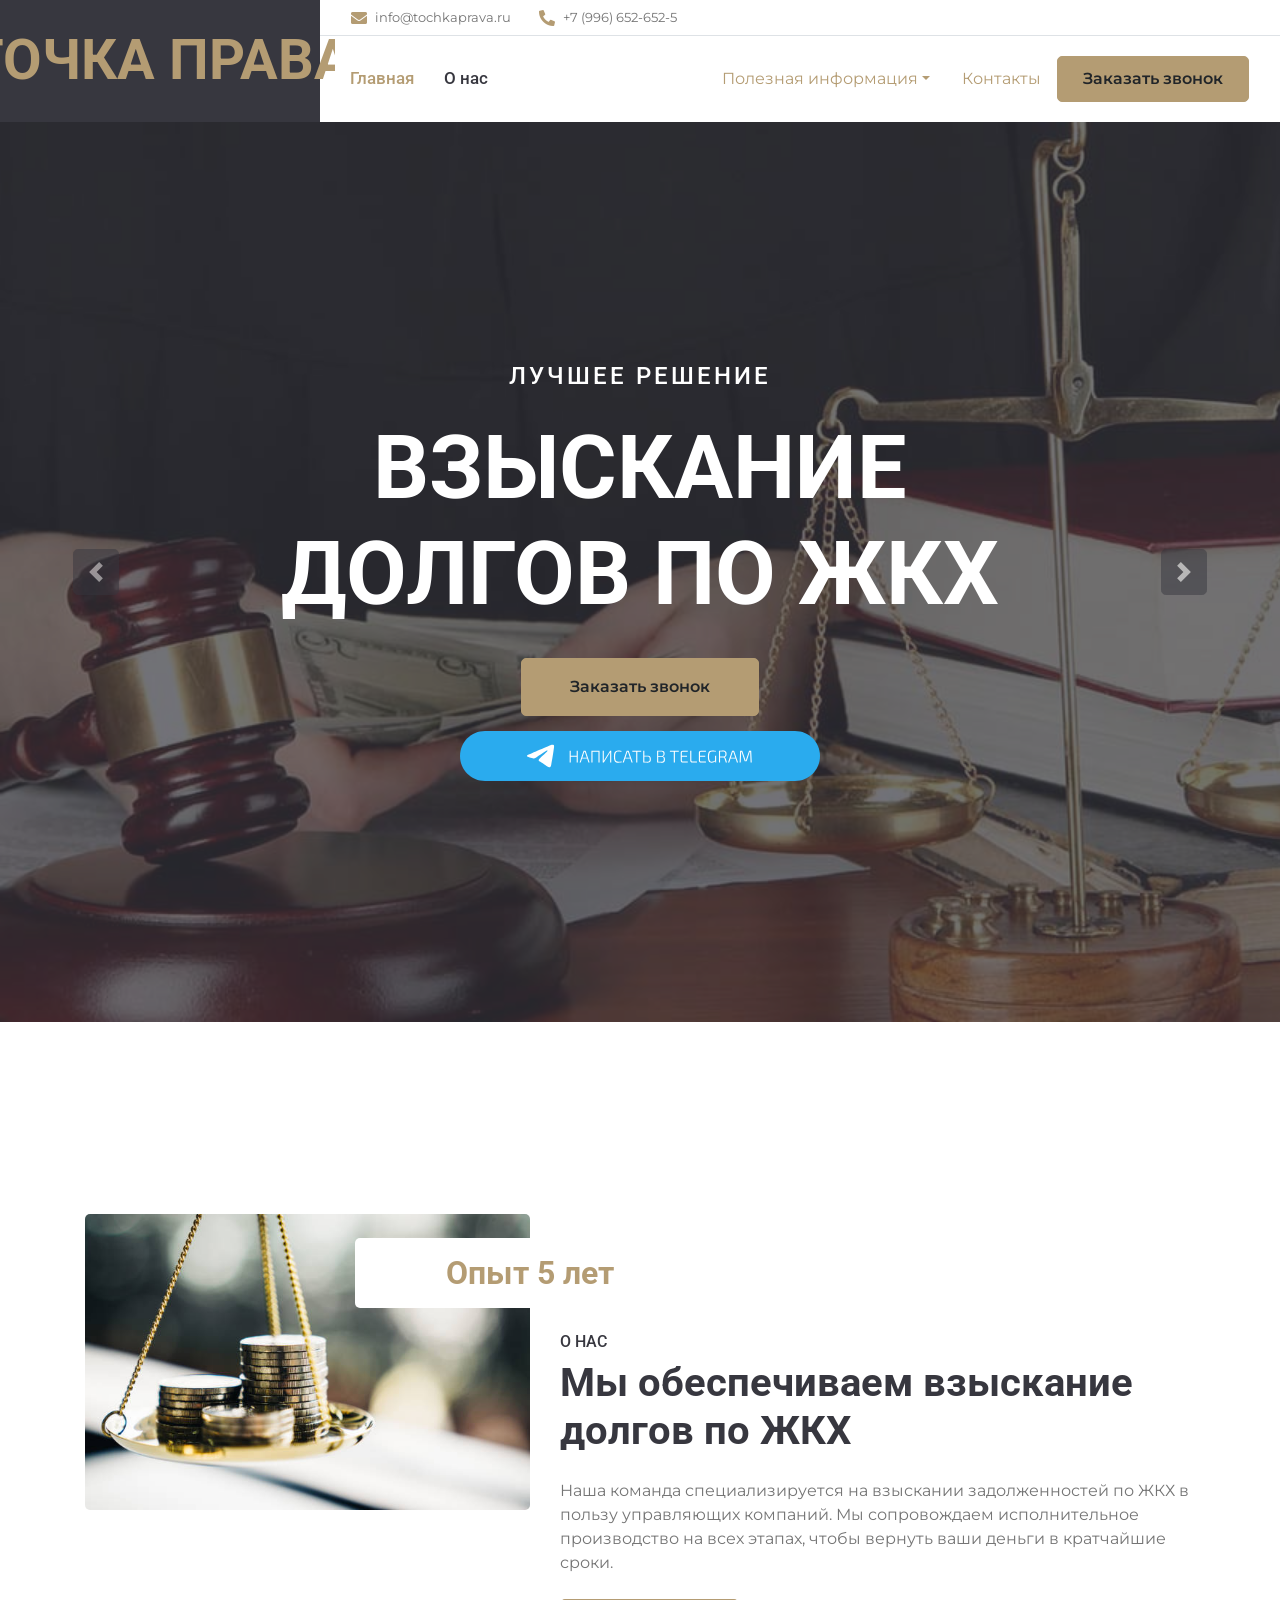
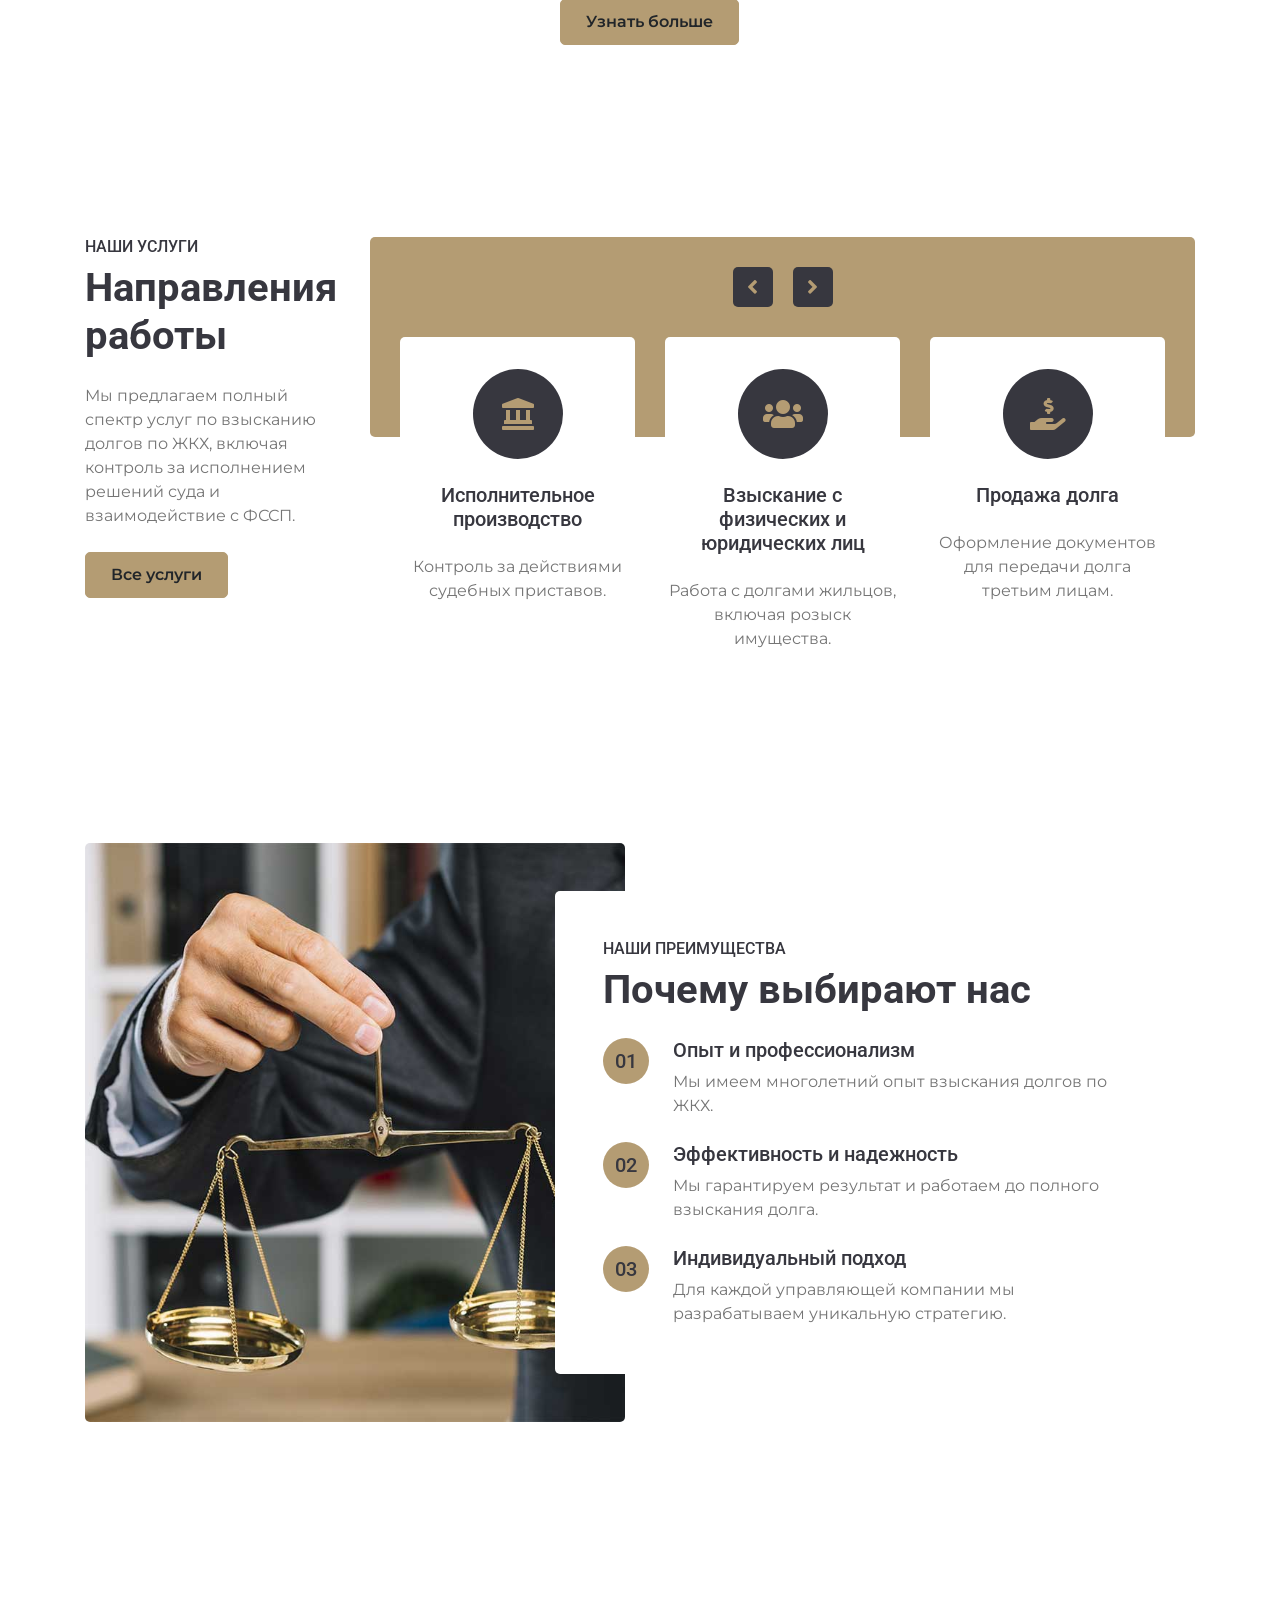
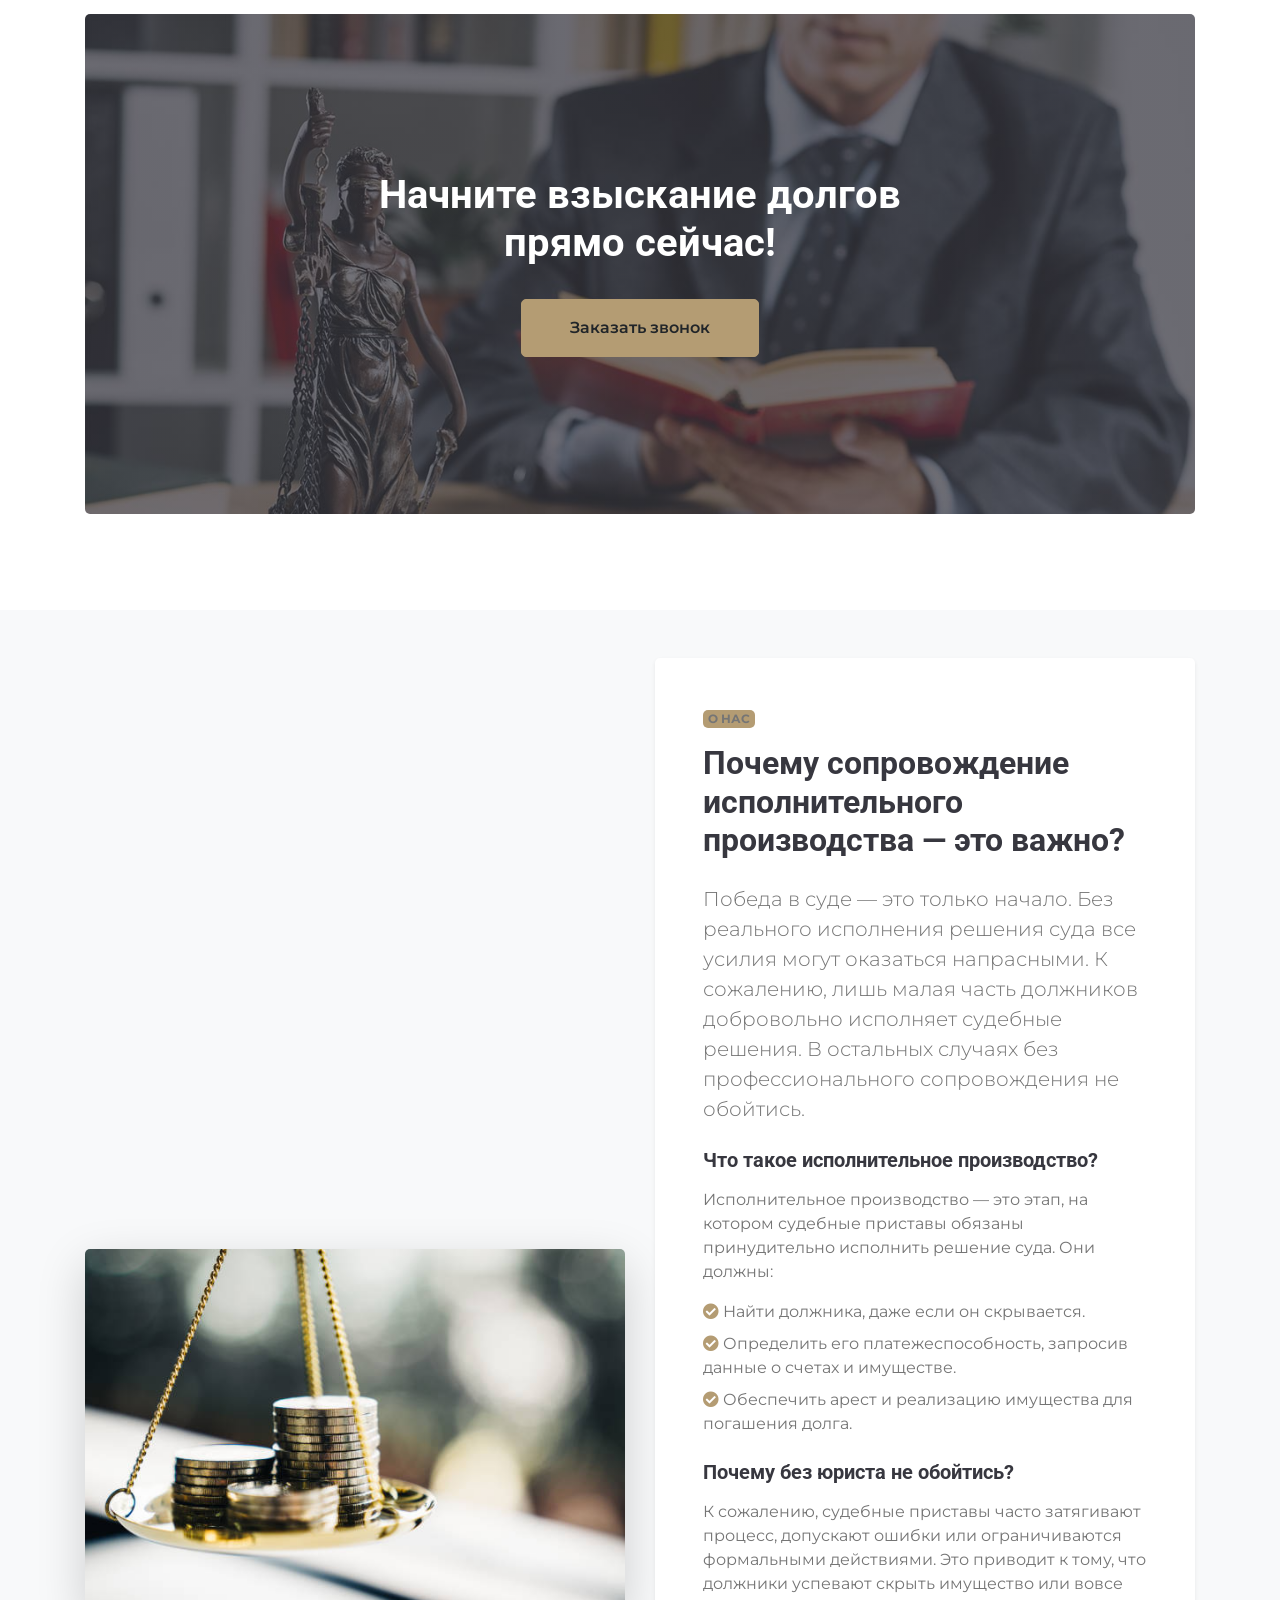
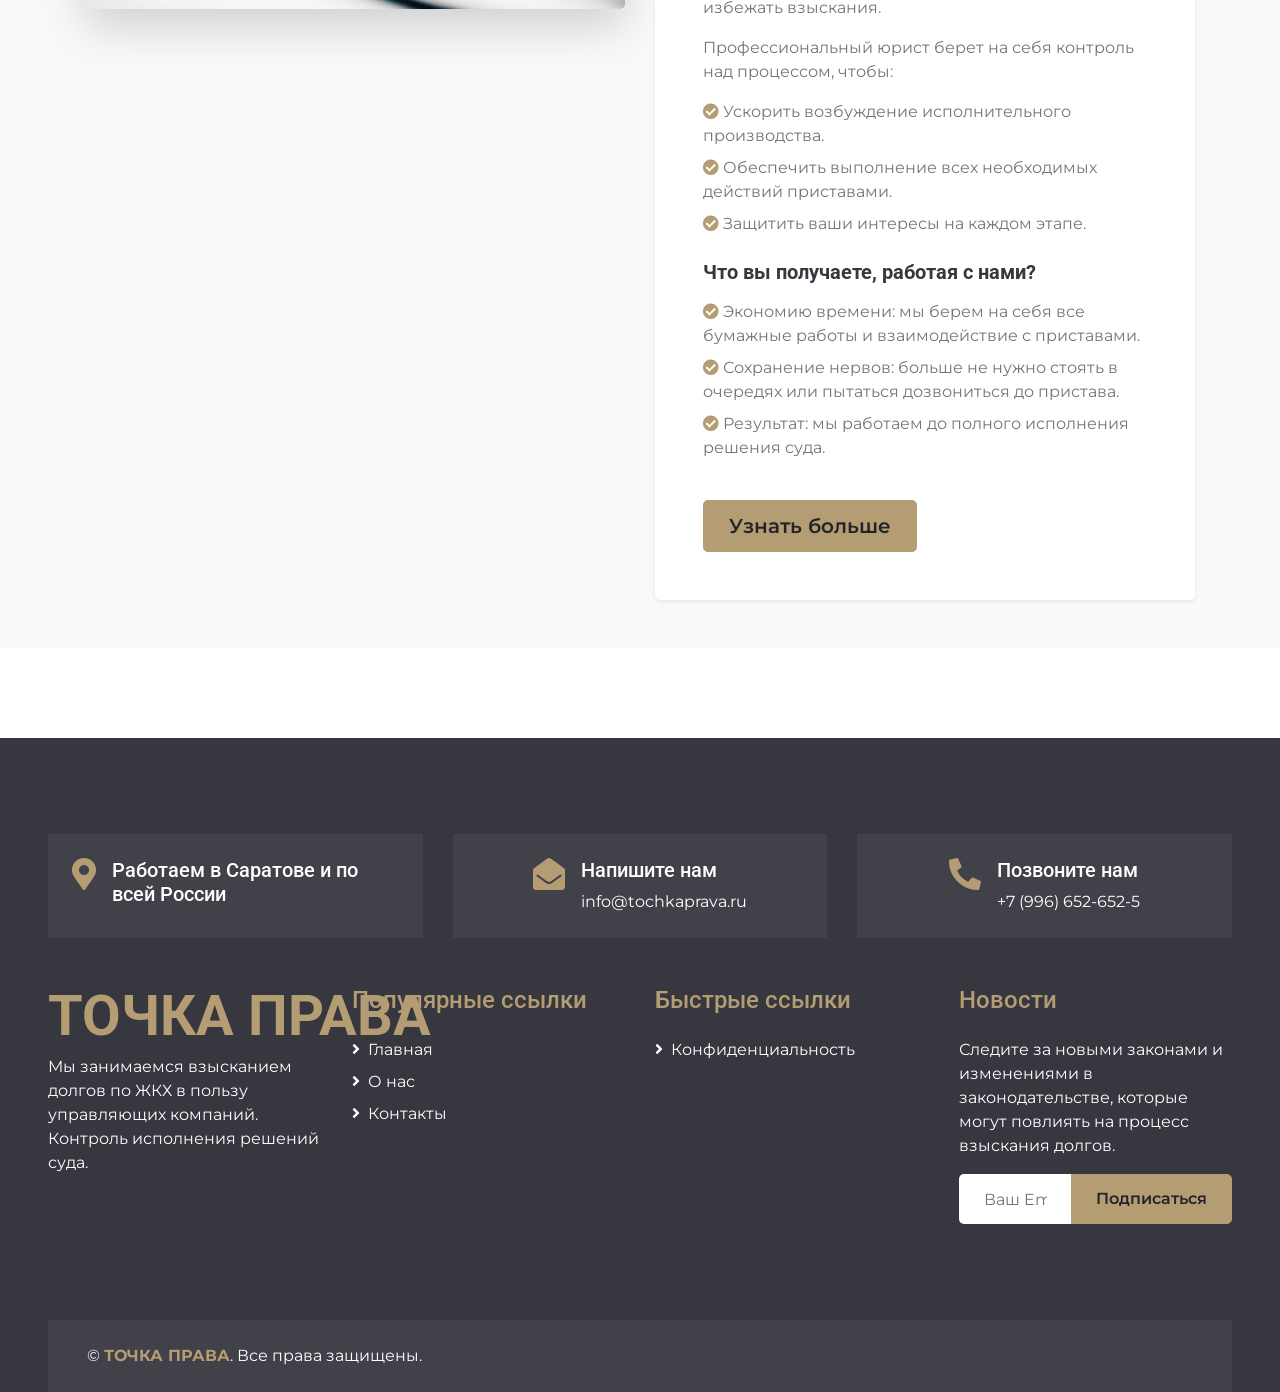
==== commit 5c65b573: "Update index.html del links" ====
--- a/index.html
+++ b/index.html
@@ -59,8 +59,6 @@
                         <div class="navbar-nav mr-auto py-0">
                             <a href="#" class="nav-item nav-link active">Главная</a>
                             <a href="#" class="nav-item nav-link">О нас</a>
-                            <a href="#" class="nav-item nav-link">Услуги</a>
-                            <a href="#" class="nav-item nav-link">Статьи</a>
                         </div>
                         <div class="nav-item dropdown">
                             <a href="#" class="nav-link dropdown-toggle" data-toggle="dropdown">Полезная информация</a>
@@ -342,19 +340,13 @@
                 <div class="d-flex flex-column justify-content-start">
                     <a class="text-white mb-2" href="#"><i class="fa fa-angle-right mr-2"></i>Главная</a>
                     <a class="text-white mb-2" href="#"><i class="fa fa-angle-right mr-2"></i>О нас</a>
-                    <a class="text-white mb-2" href="#"><i class="fa fa-angle-right mr-2"></i>Услуги</a>
-                    <a class="text-white mb-2" href="#"><i class="fa fa-angle-right mr-2"></i>Юристы</a>
                     <a class="text-white" href="#"><i class="fa fa-angle-right mr-2"></i>Контакты</a>
                 </div>
             </div>
             <div class="col-lg-3 col-md-6 mb-5">
                 <h4 class="font-weight-semi-bold text-primary mb-4">Быстрые ссылки</h4>
                 <div class="d-flex flex-column justify-content-start">
-                    <a class="text-white mb-2" href="#"><i class="fa fa-angle-right mr-2"></i>Часто задаваемые вопросы</a>
-                    <a class="text-white mb-2" href="#"><i class="fa fa-angle-right mr-2"></i>Помощь</a>
-                    <a class="text-white mb-2" href="#"><i class="fa fa-angle-right mr-2"></i>Условия</a>
                     <a class="text-white mb-2" href="#"><i class="fa fa-angle-right mr-2"></i>Конфиденциальность</a>
-                    <a class="text-white" href="#"><i class="fa fa-angle-right mr-2"></i>Карта сайта</a>
                 </div>
             </div>
             <div class="col-lg-3 col-md-6 mb-5">
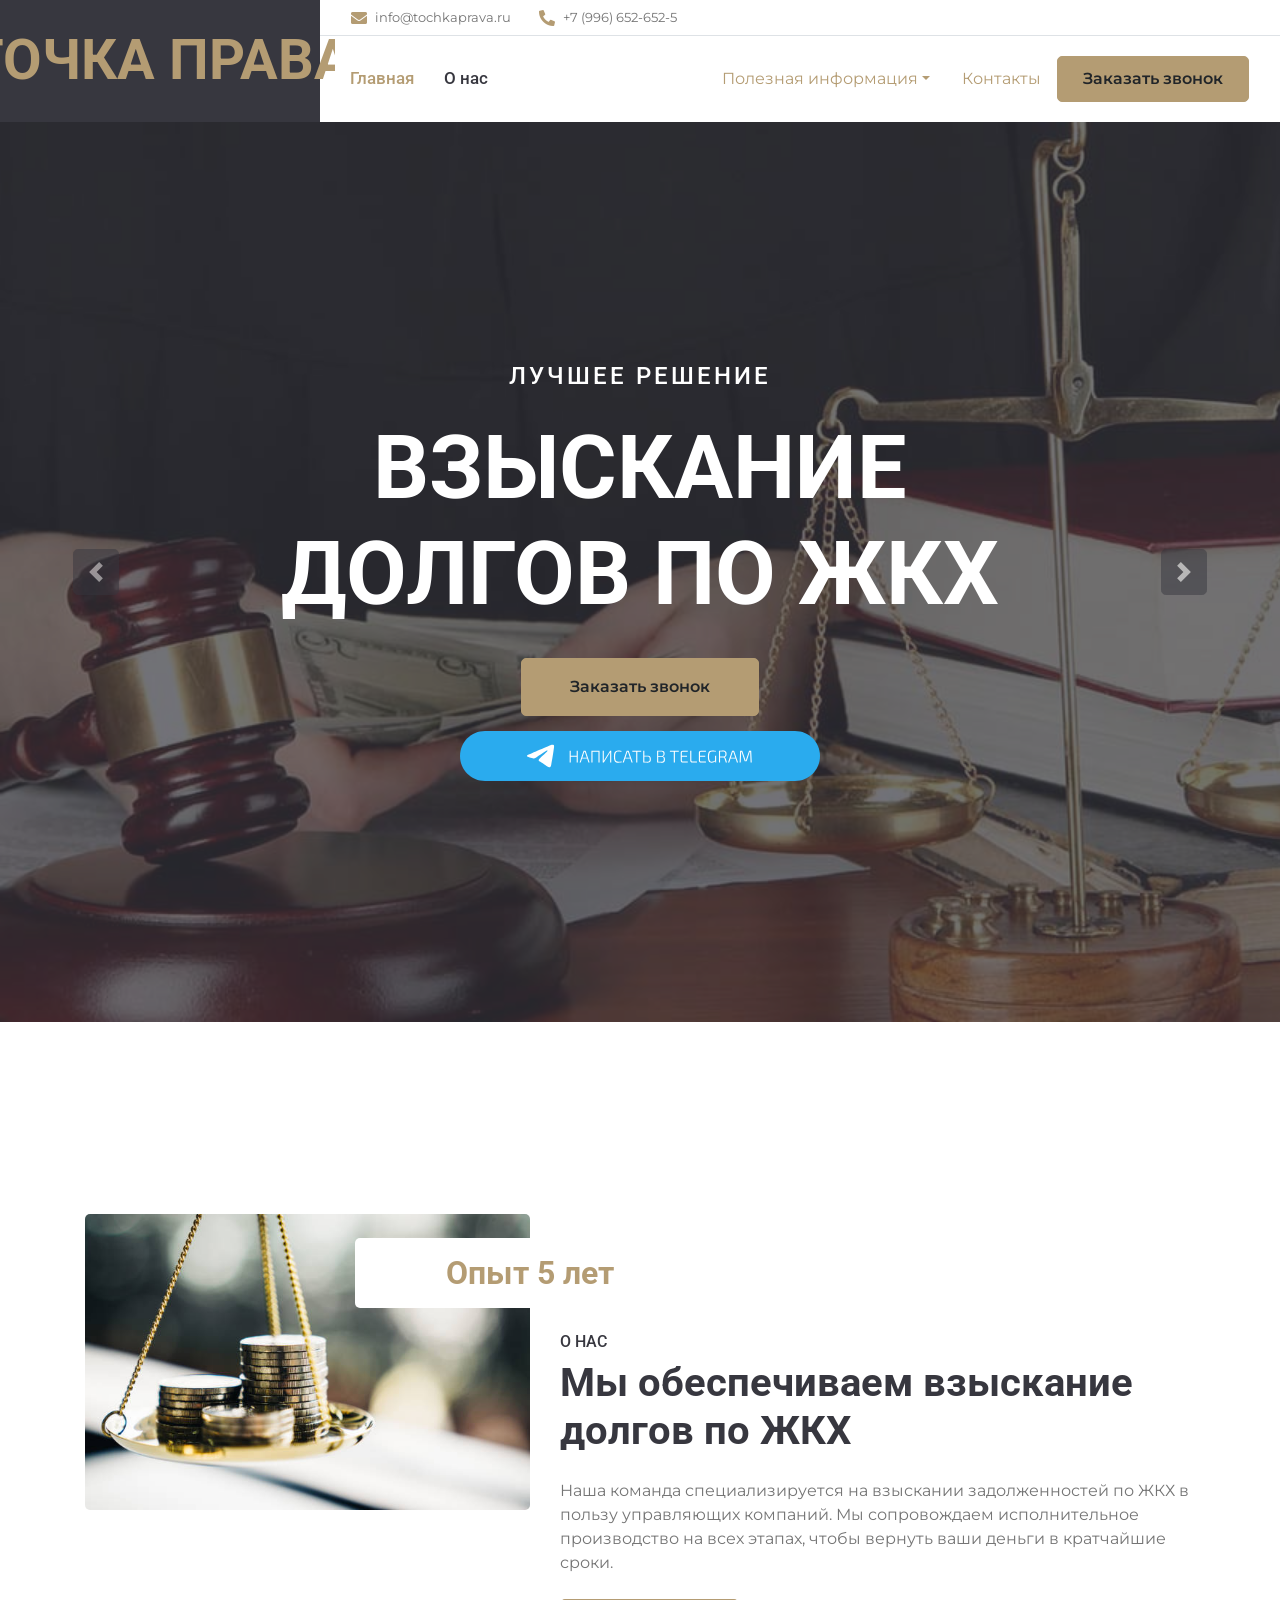
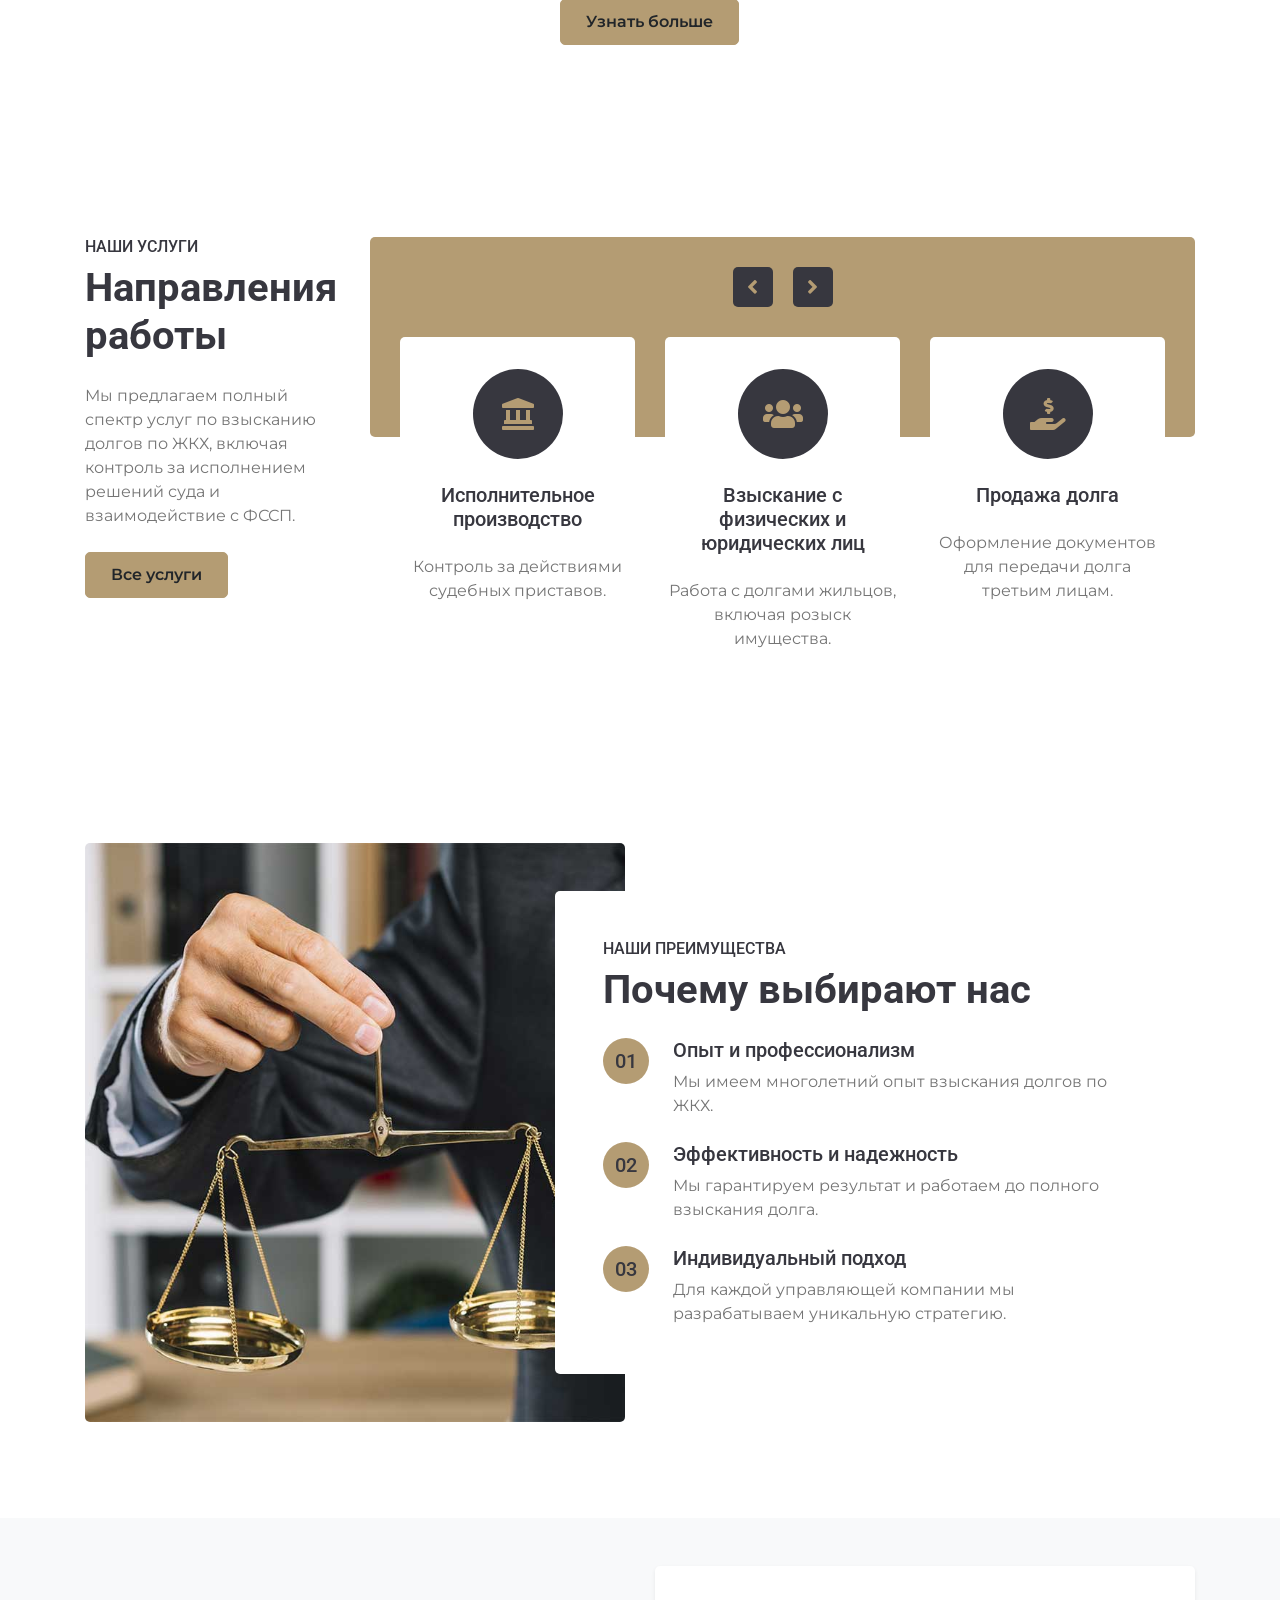
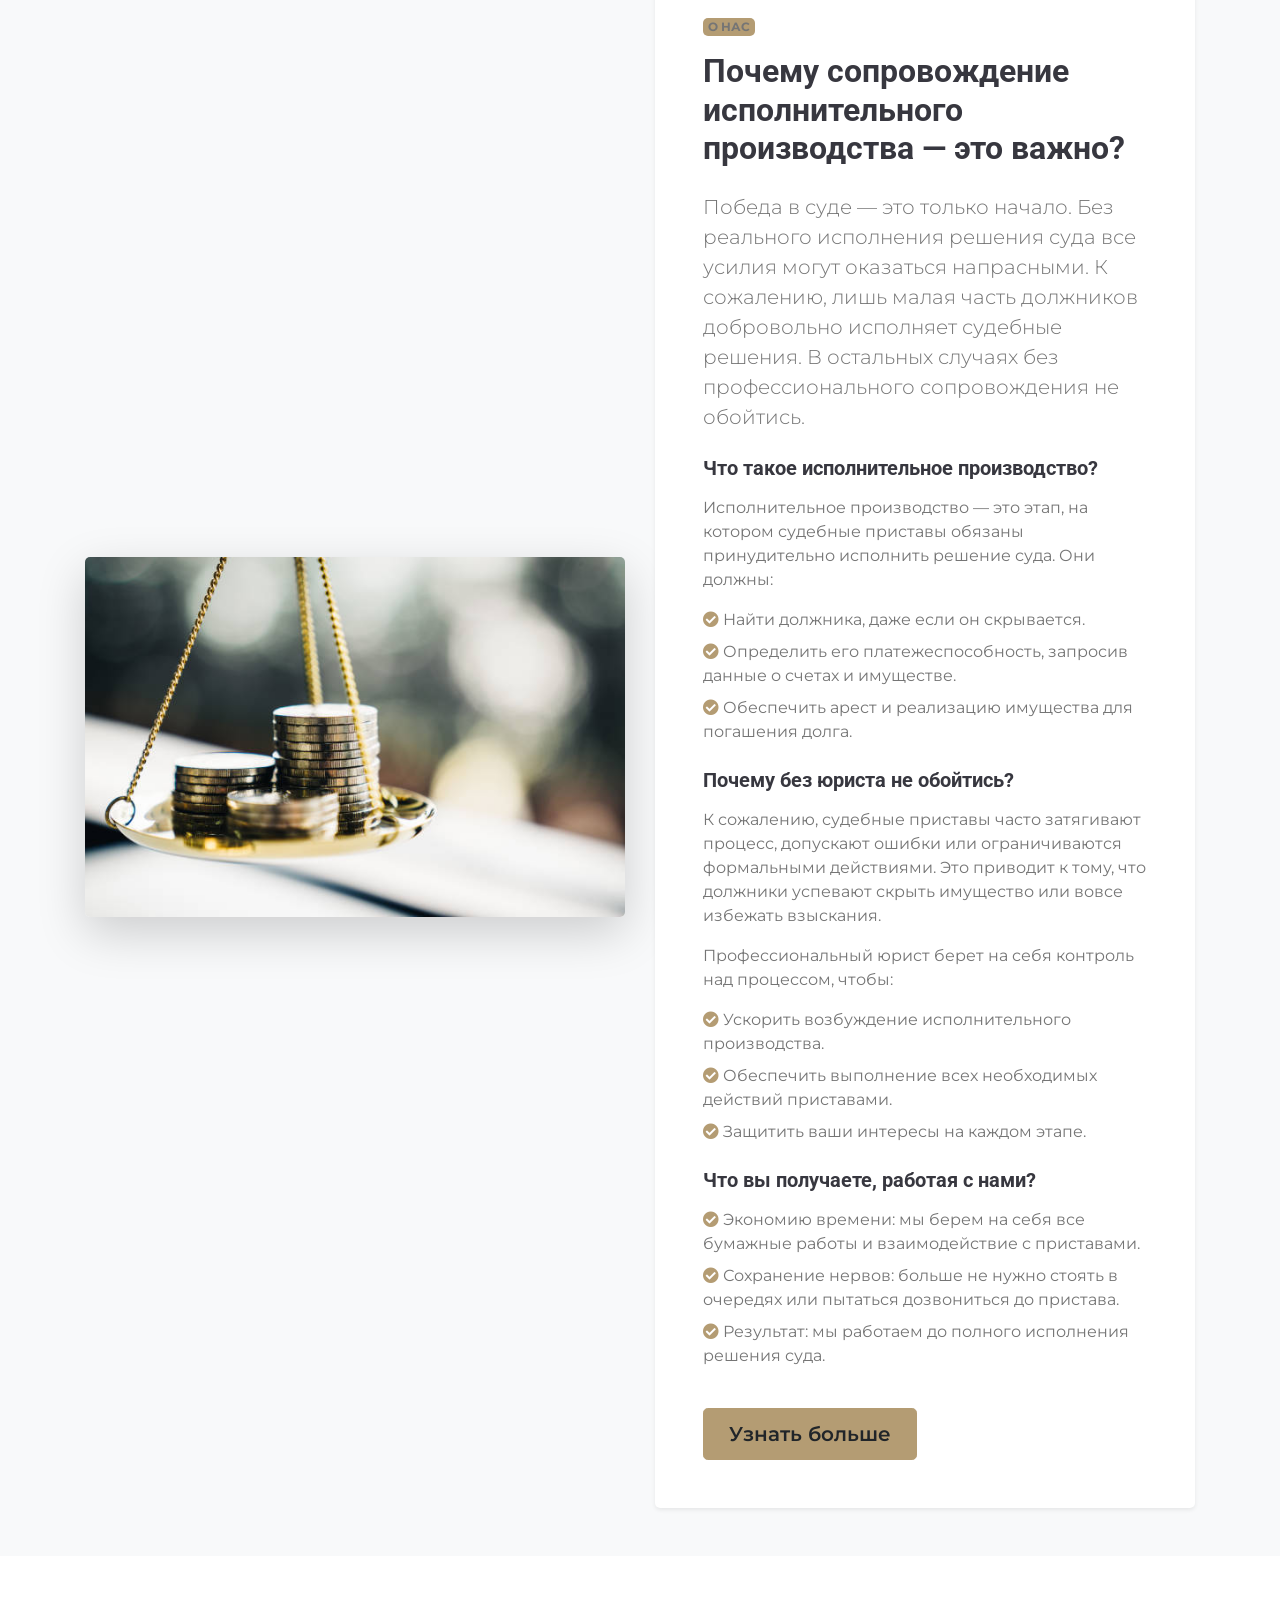
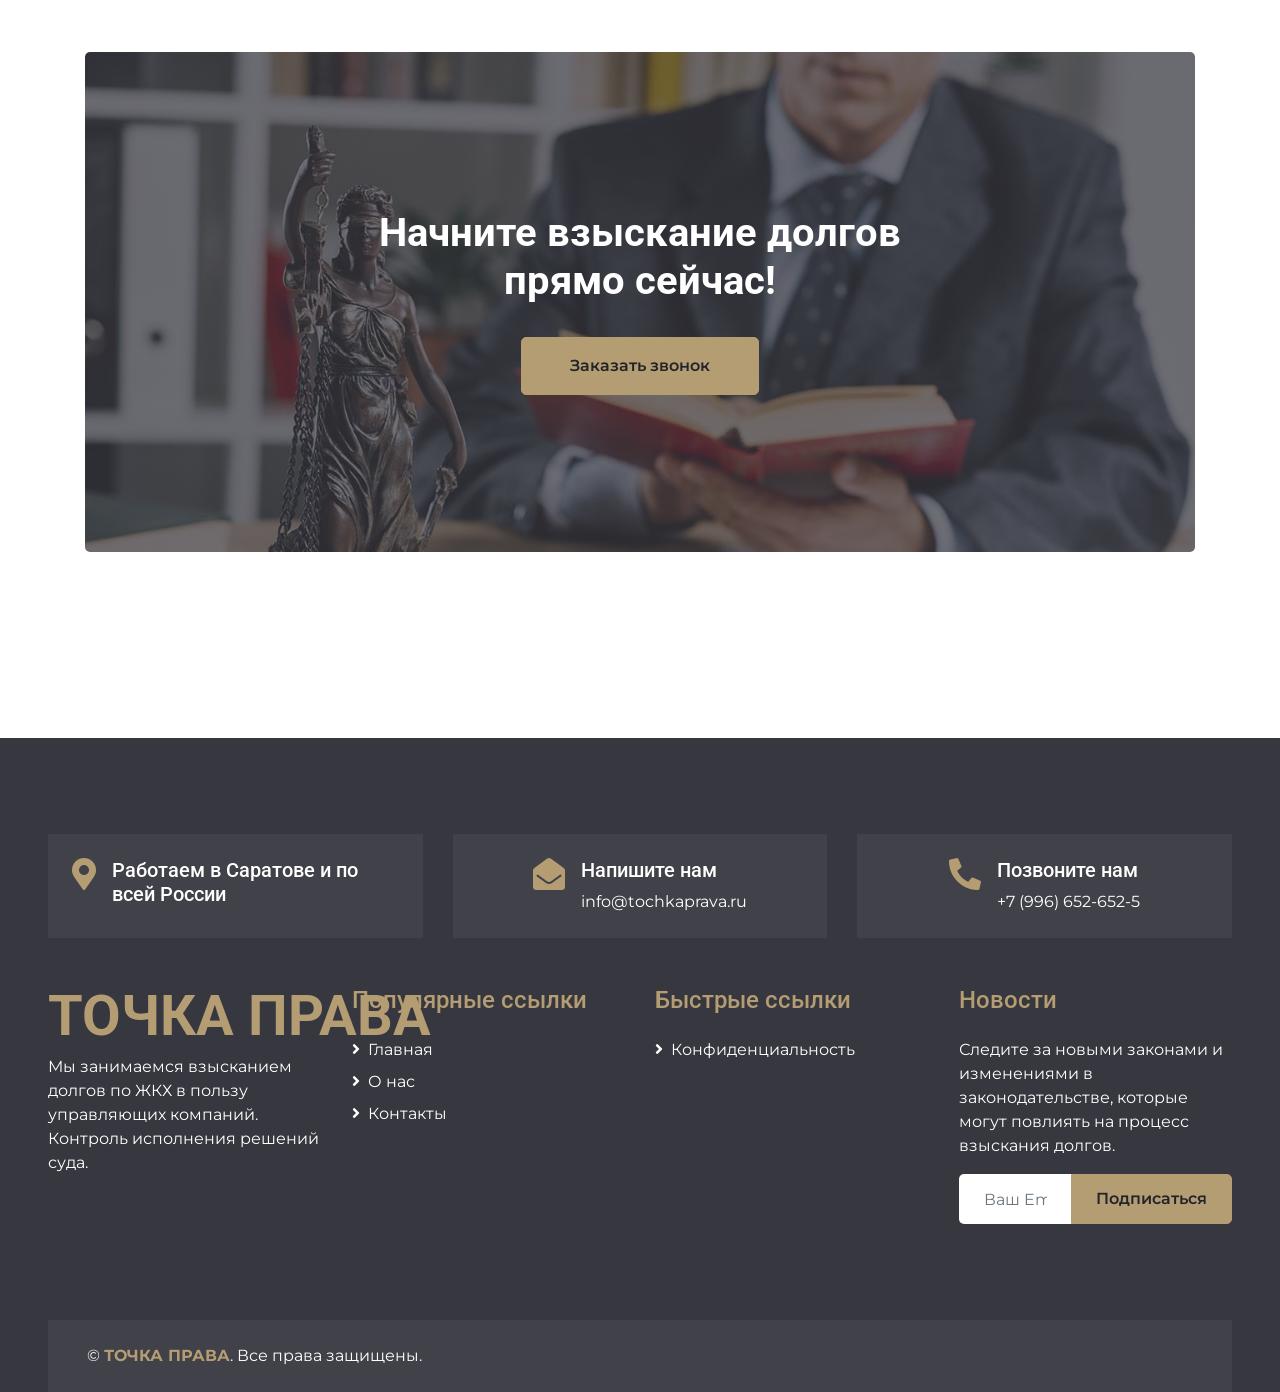
==== commit 11549f97: "Update index.html block "action start" put down" ====
--- a/index.html
+++ b/index.html
@@ -232,6 +232,57 @@
         </div>
     </div>
     <!-- Features End -->
+    <!-- About Start -->
+    <section class="about-section bg-light py-5">
+        <div class="container">
+            <div class="row align-items-center">
+                <div class="col-lg-6 mb-4 mb-lg-0">
+                    <img src="img/money-exp.jpg" alt="О нас" class="img-fluid rounded shadow-lg">
+                </div>
+                <div class="col-lg-6">
+                    <div class="about-content p-4 p-lg-5 bg-white rounded shadow-sm">
+                        <span class="badge bg-primary text-uppercase mb-3">О нас</span>
+                        <h2 class="display-5 fw-bold mb-4">Почему сопровождение исполнительного производства — это важно?</h2>
+                        <p class="lead mb-4">Победа в суде — это только начало. Без реального исполнения решения суда все усилия могут оказаться напрасными. К сожалению, лишь малая часть должников добровольно исполняет судебные решения. В остальных случаях без профессионального сопровождения не обойтись.</p>
+    
+                        <div class="mb-4">
+                            <h3 class="h5 fw-bold mb-3">Что такое исполнительное производство?</h3>
+                            <p>Исполнительное производство — это этап, на котором судебные приставы обязаны принудительно исполнить решение суда. Они должны:</p>
+                            <ul class="list-unstyled">
+                                <li class="mb-2"><i class="fas fa-check-circle text-primary me-2"></i> Найти должника, даже если он скрывается.</li>
+                                <li class="mb-2"><i class="fas fa-check-circle text-primary me-2"></i> Определить его платежеспособность, запросив данные о счетах и имуществе.</li>
+                                <li class="mb-2"><i class="fas fa-check-circle text-primary me-2"></i> Обеспечить арест и реализацию имущества для погашения долга.</li>
+                            </ul>
+                        </div>
+    
+                        <div class="mb-4">
+                            <h3 class="h5 fw-bold mb-3">Почему без юриста не обойтись?</h3>
+                            <p>К сожалению, судебные приставы часто затягивают процесс, допускают ошибки или ограничиваются формальными действиями. Это приводит к тому, что должники успевают скрыть имущество или вовсе избежать взыскания.</p>
+                            <p>Профессиональный юрист берет на себя контроль над процессом, чтобы:</p>
+                            <ul class="list-unstyled">
+                                <li class="mb-2"><i class="fas fa-check-circle text-primary me-2"></i> Ускорить возбуждение исполнительного производства.</li>
+                                <li class="mb-2"><i class="fas fa-check-circle text-primary me-2"></i> Обеспечить выполнение всех необходимых действий приставами.</li>
+                                <li class="mb-2"><i class="fas fa-check-circle text-primary me-2"></i> Защитить ваши интересы на каждом этапе.</li>
+                            </ul>
+                        </div>
+    
+                        <div class="mb-4">
+                            <h3 class="h5 fw-bold mb-3">Что вы получаете, работая с нами?</h3>
+                            <ul class="list-unstyled">
+                                <li class="mb-2"><i class="fas fa-check-circle text-primary me-2"></i> Экономию времени: мы берем на себя все бумажные работы и взаимодействие с приставами.</li>
+                                <li class="mb-2"><i class="fas fa-check-circle text-primary me-2"></i> Сохранение нервов: больше не нужно стоять в очередях или пытаться дозвониться до пристава.</li>
+                                <li class="mb-2"><i class="fas fa-check-circle text-primary me-2"></i> Результат: мы работаем до полного исполнения решения суда.</li>
+                            </ul>
+                        </div>
+    
+                        <a href="#" class="btn btn-primary btn-lg mt-3">Узнать больше</a>
+                    </div>
+                </div>
+            </div>
+        </div>
+    </section>
+    <!-- About End -->
+
     <!-- Action Start -->
     <div class="container-fluid py-5">
         <div class="container py-5">
@@ -246,57 +297,6 @@
         </div>
     </div>
     <!-- Action End -->
-<!-- About Start -->
-<section class="about-section bg-light py-5">
-    <div class="container">
-        <div class="row align-items-center">
-            <div class="col-lg-6 mb-4 mb-lg-0">
-                <img src="img/money-exp.jpg" alt="О нас" class="img-fluid rounded shadow-lg">
-            </div>
-            <div class="col-lg-6">
-                <div class="about-content p-4 p-lg-5 bg-white rounded shadow-sm">
-                    <span class="badge bg-primary text-uppercase mb-3">О нас</span>
-                    <h2 class="display-5 fw-bold mb-4">Почему сопровождение исполнительного производства — это важно?</h2>
-                    <p class="lead mb-4">Победа в суде — это только начало. Без реального исполнения решения суда все усилия могут оказаться напрасными. К сожалению, лишь малая часть должников добровольно исполняет судебные решения. В остальных случаях без профессионального сопровождения не обойтись.</p>
-
-                    <div class="mb-4">
-                        <h3 class="h5 fw-bold mb-3">Что такое исполнительное производство?</h3>
-                        <p>Исполнительное производство — это этап, на котором судебные приставы обязаны принудительно исполнить решение суда. Они должны:</p>
-                        <ul class="list-unstyled">
-                            <li class="mb-2"><i class="fas fa-check-circle text-primary me-2"></i> Найти должника, даже если он скрывается.</li>
-                            <li class="mb-2"><i class="fas fa-check-circle text-primary me-2"></i> Определить его платежеспособность, запросив данные о счетах и имуществе.</li>
-                            <li class="mb-2"><i class="fas fa-check-circle text-primary me-2"></i> Обеспечить арест и реализацию имущества для погашения долга.</li>
-                        </ul>
-                    </div>
-
-                    <div class="mb-4">
-                        <h3 class="h5 fw-bold mb-3">Почему без юриста не обойтись?</h3>
-                        <p>К сожалению, судебные приставы часто затягивают процесс, допускают ошибки или ограничиваются формальными действиями. Это приводит к тому, что должники успевают скрыть имущество или вовсе избежать взыскания.</p>
-                        <p>Профессиональный юрист берет на себя контроль над процессом, чтобы:</p>
-                        <ul class="list-unstyled">
-                            <li class="mb-2"><i class="fas fa-check-circle text-primary me-2"></i> Ускорить возбуждение исполнительного производства.</li>
-                            <li class="mb-2"><i class="fas fa-check-circle text-primary me-2"></i> Обеспечить выполнение всех необходимых действий приставами.</li>
-                            <li class="mb-2"><i class="fas fa-check-circle text-primary me-2"></i> Защитить ваши интересы на каждом этапе.</li>
-                        </ul>
-                    </div>
-
-                    <div class="mb-4">
-                        <h3 class="h5 fw-bold mb-3">Что вы получаете, работая с нами?</h3>
-                        <ul class="list-unstyled">
-                            <li class="mb-2"><i class="fas fa-check-circle text-primary me-2"></i> Экономию времени: мы берем на себя все бумажные работы и взаимодействие с приставами.</li>
-                            <li class="mb-2"><i class="fas fa-check-circle text-primary me-2"></i> Сохранение нервов: больше не нужно стоять в очередях или пытаться дозвониться до пристава.</li>
-                            <li class="mb-2"><i class="fas fa-check-circle text-primary me-2"></i> Результат: мы работаем до полного исполнения решения суда.</li>
-                        </ul>
-                    </div>
-
-                    <a href="#" class="btn btn-primary btn-lg mt-3">Узнать больше</a>
-                </div>
-            </div>
-        </div>
-    </div>
-</section>
-<!-- About End -->
-
     
     <!-- Footer Start -->
     <div class="container-fluid bg-secondary text-white pt-5 px-sm-3 px-md-5" style="margin-top: 90px;">
@@ -340,7 +340,7 @@
                 <div class="d-flex flex-column justify-content-start">
                     <a class="text-white mb-2" href="#"><i class="fa fa-angle-right mr-2"></i>Главная</a>
                     <a class="text-white mb-2" href="#"><i class="fa fa-angle-right mr-2"></i>О нас</a>
-                    <a class="text-white" href="#"><i class="fa fa-angle-right mr-2"></i>Контакты</a>
+                    <a class="text-white" href="contact.html"><i class="fa fa-angle-right mr-2"></i>Контакты</a>
                 </div>
             </div>
             <div class="col-lg-3 col-md-6 mb-5">
